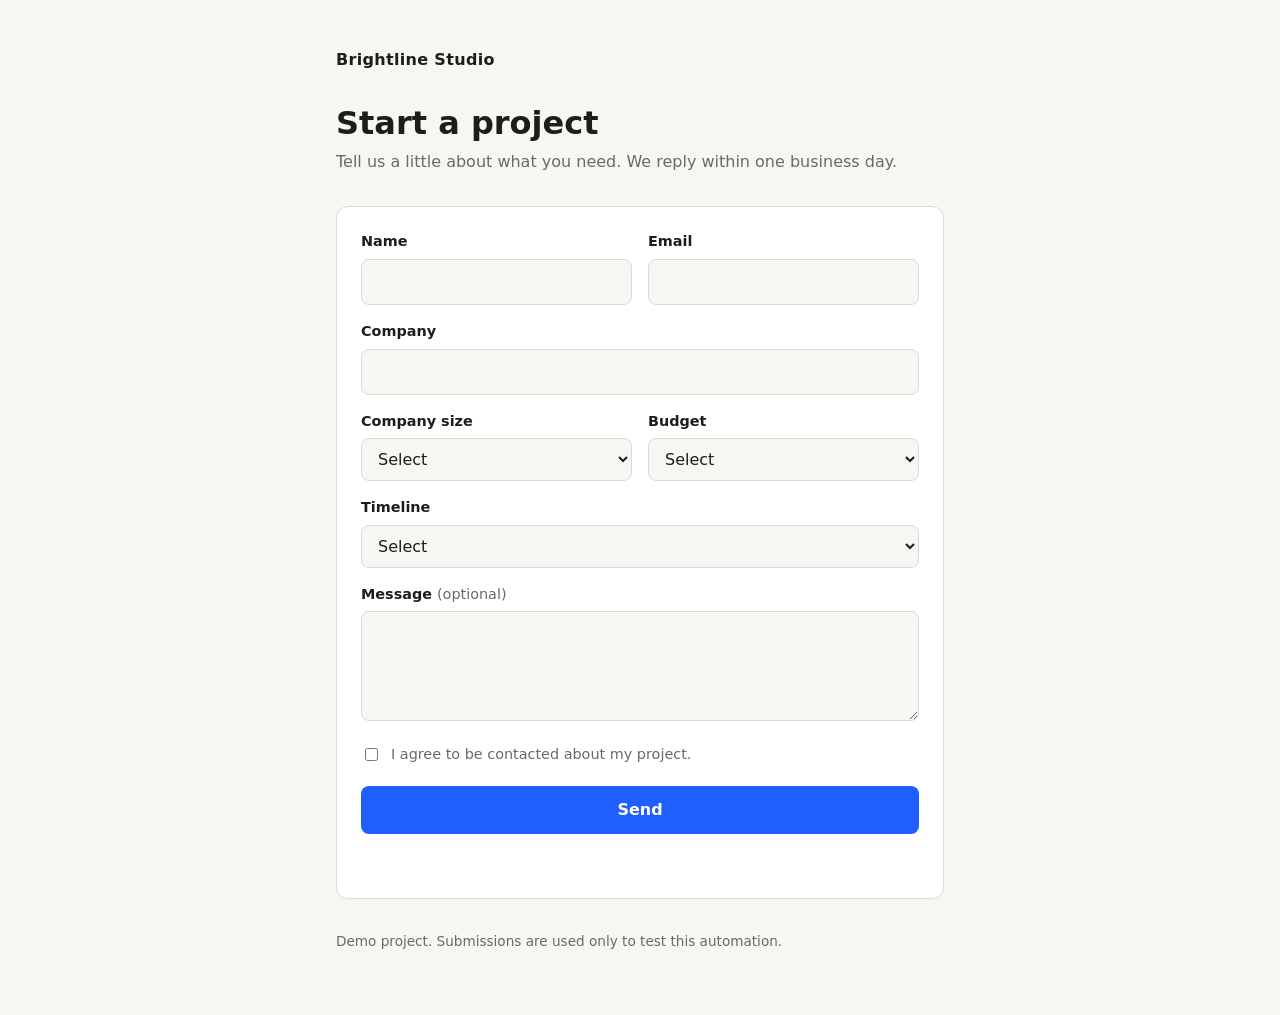
==== lead-intake-automation/website/index.html @ f1de24c6 "Add files via upload" ====
<!doctype html>
<html lang="en">
<head>
  <meta charset="utf-8">
  <meta name="viewport" content="width=device-width, initial-scale=1">
  <title>Brightline Studio | Start a project</title>
  <meta name="description" content="Tell us about your project and we will get back to you within one business day.">
  <style>
    :root {
      --bg: #f7f6f2;
      --surface: #ffffff;
      --text: #1d1d1b;
      --muted: #6a6a64;
      --border: #dcdad2;
      --accent: #1f5eff;
      --accent-text: #ffffff;
      --error: #b3261e;
      --success: #1b7a43;
    }
    @media (prefers-color-scheme: dark) {
      :root {
        --bg: #121211;
        --surface: #1c1c1a;
        --text: #f0efe9;
        --muted: #a3a29a;
        --border: #34342f;
        --accent: #6c93ff;
        --accent-text: #0b0b0a;
        --error: #ff8a80;
        --success: #6fd49a;
      }
    }
    * { box-sizing: border-box; }
    body {
      margin: 0;
      background: var(--bg);
      color: var(--text);
      font: 16px/1.5 system-ui, -apple-system, "Segoe UI", Roboto, sans-serif;
    }
    main { max-width: 640px; margin: 0 auto; padding: 48px 16px 64px; }
    .brand { font-weight: 700; letter-spacing: 0.02em; margin-bottom: 32px; }
    h1 { font-size: 2rem; line-height: 1.2; margin: 0 0 8px; }
    .lede { color: var(--muted); margin: 0 0 32px; }
    form { background: var(--surface); border: 1px solid var(--border); border-radius: 12px; padding: 24px; }
    .row { display: grid; gap: 16px; grid-template-columns: 1fr 1fr; }
    @media (max-width: 520px) { .row { grid-template-columns: 1fr; } }
    label { display: block; font-weight: 600; font-size: 0.9rem; margin-bottom: 6px; }
    .field { margin-bottom: 16px; }
    input[type="text"], input[type="email"], select, textarea {
      width: 100%;
      padding: 10px 12px;
      font: inherit;
      color: var(--text);
      background: var(--bg);
      border: 1px solid var(--border);
      border-radius: 8px;
    }
    textarea { min-height: 110px; resize: vertical; }
    input:focus-visible, select:focus-visible, textarea:focus-visible, button:focus-visible {
      outline: 2px solid var(--accent);
      outline-offset: 2px;
    }
    .consent { display: flex; gap: 10px; align-items: flex-start; font-size: 0.9rem; color: var(--muted); margin: 8px 0 20px; }
    .consent input { margin-top: 4px; }
    .consent label { font-weight: 400; font-size: inherit; margin: 0; }
    button {
      width: 100%;
      padding: 12px 16px;
      font: inherit;
      font-weight: 600;
      color: var(--accent-text);
      background: var(--accent);
      border: 0;
      border-radius: 8px;
      cursor: pointer;
    }
    button:disabled { opacity: 0.6; cursor: not-allowed; }
    #status { margin-top: 16px; min-height: 1.5em; font-weight: 600; }
    #status.error { color: var(--error); }
    #status.success { color: var(--success); }
    /* Honeypot: hidden from people, visible to naive bots */
    .hp { position: absolute; left: -9999px; width: 1px; height: 1px; overflow: hidden; }
    footer { margin-top: 32px; color: var(--muted); font-size: 0.85rem; }
  </style>
</head>
<body>
  <main>
    <div class="brand">Brightline Studio</div>
    <h1>Start a project</h1>
    <p class="lede">Tell us a little about what you need. We reply within one business day.</p>

    <form id="lead-form" novalidate>
      <div class="row">
        <div class="field">
          <label for="name">Name</label>
          <input type="text" id="name" name="name" autocomplete="name" required>
        </div>
        <div class="field">
          <label for="email">Email</label>
          <input type="email" id="email" name="email" autocomplete="email" required>
        </div>
      </div>

      <div class="field">
        <label for="company">Company</label>
        <input type="text" id="company" name="company" autocomplete="organization" required>
      </div>

      <div class="row">
        <div class="field">
          <label for="companySize">Company size</label>
          <select id="companySize" name="companySize" required>
            <option value="" disabled selected>Select</option>
            <option>1-10</option>
            <option>11-50</option>
            <option>51-200</option>
            <option>200+</option>
          </select>
        </div>
        <div class="field">
          <label for="budget">Budget</label>
          <select id="budget" name="budget" required>
            <option value="" disabled selected>Select</option>
            <option>Under $1k</option>
            <option>$1k-$5k</option>
            <option>$5k-$20k</option>
            <option>$20k+</option>
          </select>
        </div>
      </div>

      <div class="field">
        <label for="timeline">Timeline</label>
        <select id="timeline" name="timeline" required>
          <option value="" disabled selected>Select</option>
          <option>This month</option>
          <option>1-3 months</option>
          <option>3+ months</option>
        </select>
      </div>

      <div class="field">
        <label for="message">Message <span style="font-weight:400;color:var(--muted)">(optional)</span></label>
        <textarea id="message" name="message" maxlength="2000"></textarea>
      </div>

      <div class="hp" aria-hidden="true">
        <label for="website">Leave this field empty</label>
        <input type="text" id="website" name="website" tabindex="-1" autocomplete="off">
      </div>

      <div class="consent">
        <input type="checkbox" id="consent" name="consent" required>
        <label for="consent">I agree to be contacted about my project.</label>
      </div>

      <button type="submit" id="submit">Send</button>
      <div id="status" role="status" aria-live="polite"></div>
    </form>

    <footer>Demo project. Submissions are used only to test this automation.</footer>
  </main>

  <script>
    const form = document.getElementById('lead-form');
    const button = document.getElementById('submit');
    const status = document.getElementById('status');

    function show(message, kind) {
      status.textContent = message;
      status.className = kind;
    }

    form.addEventListener('submit', async (event) => {
      event.preventDefault();
      show('', '');

      if (!form.checkValidity()) {
        form.reportValidity();
        return;
      }

      const data = Object.fromEntries(new FormData(form));
      data.consent = form.elements.consent.checked;

      button.disabled = true;
      button.textContent = 'Sending...';

      try {
        const response = await fetch('/api/lead', {
          method: 'POST',
          headers: { 'Content-Type': 'application/json' },
          body: JSON.stringify(data),
        });
        const result = await response.json().catch(() => ({}));
        if (response.ok) {
          form.reset();
          show('Thanks! We will be in touch within one business day.', 'success');
        } else {
          show(result.error || 'Something went wrong. Please try again.', 'error');
        }
      } catch (err) {
        show('Network error. Please check your connection and try again.', 'error');
      } finally {
        button.disabled = false;
        button.textContent = 'Send';
      }
    });
  </script>
</body>
</html>
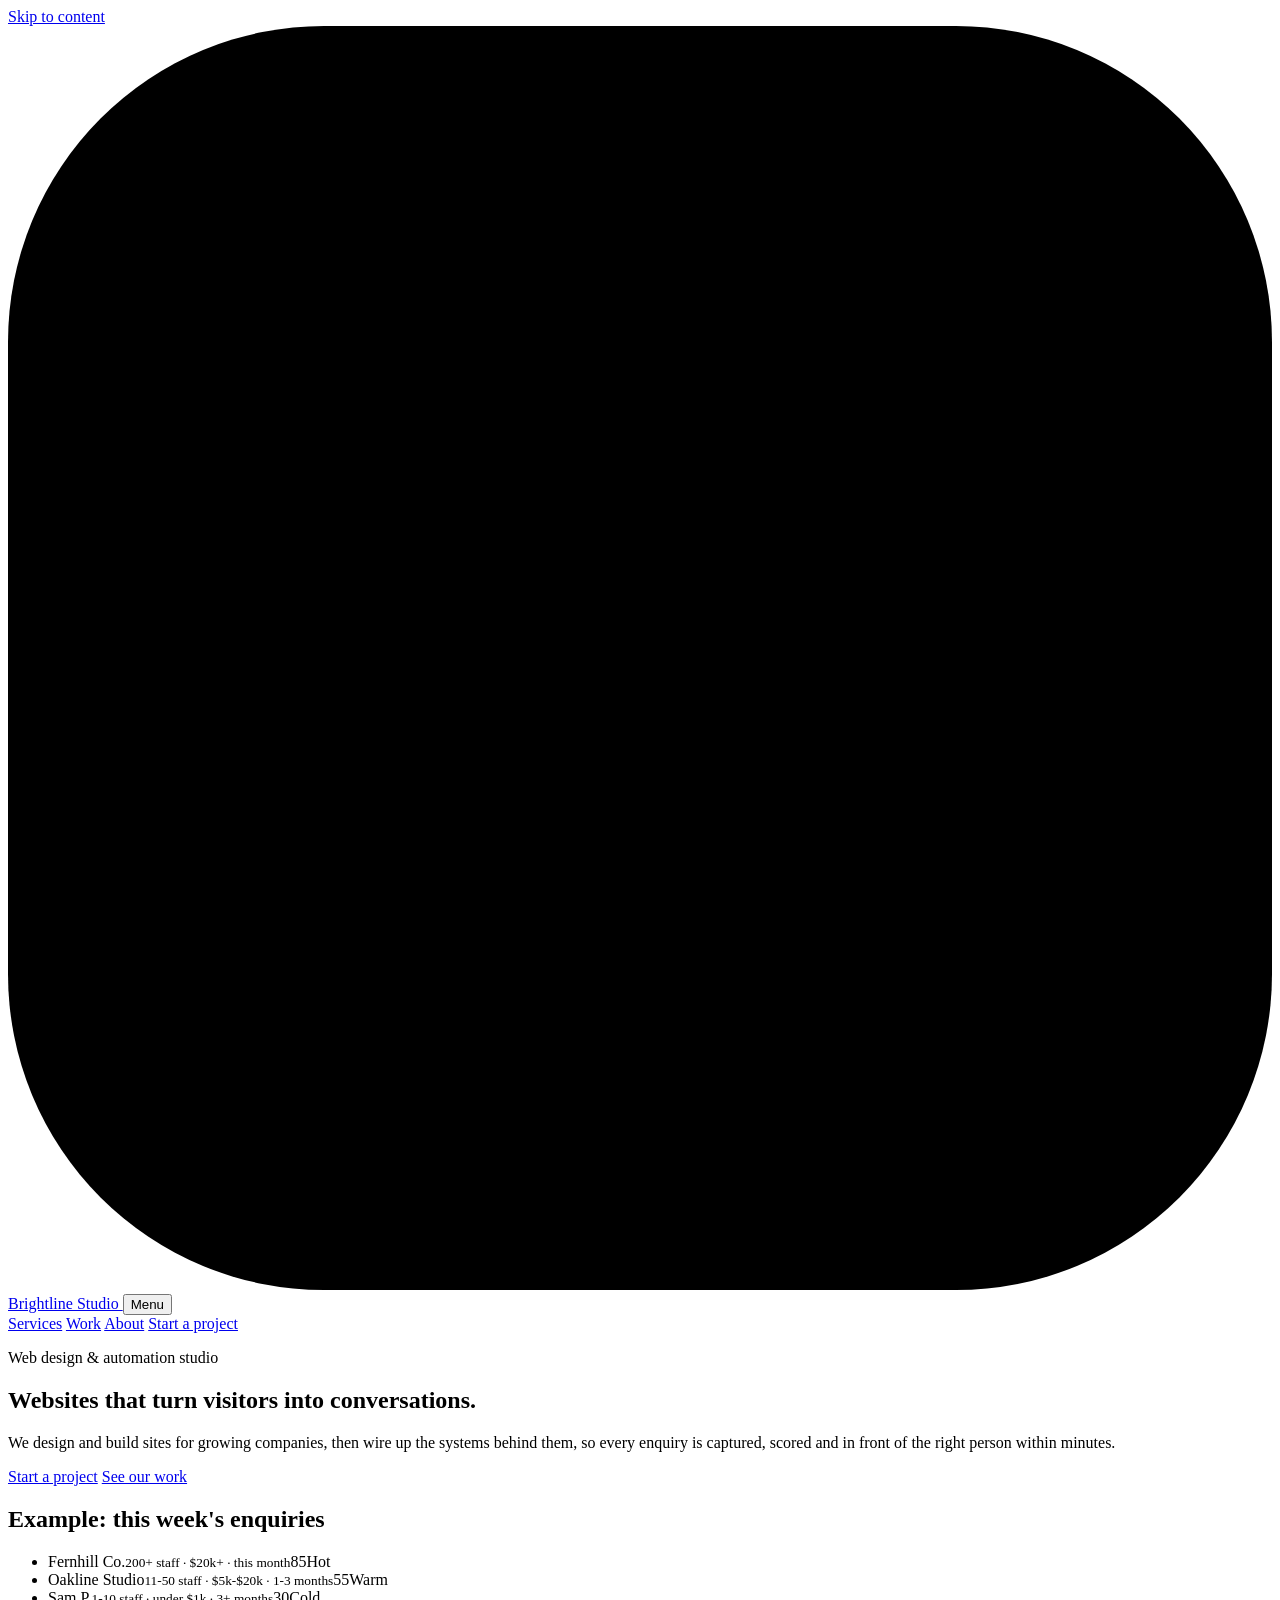
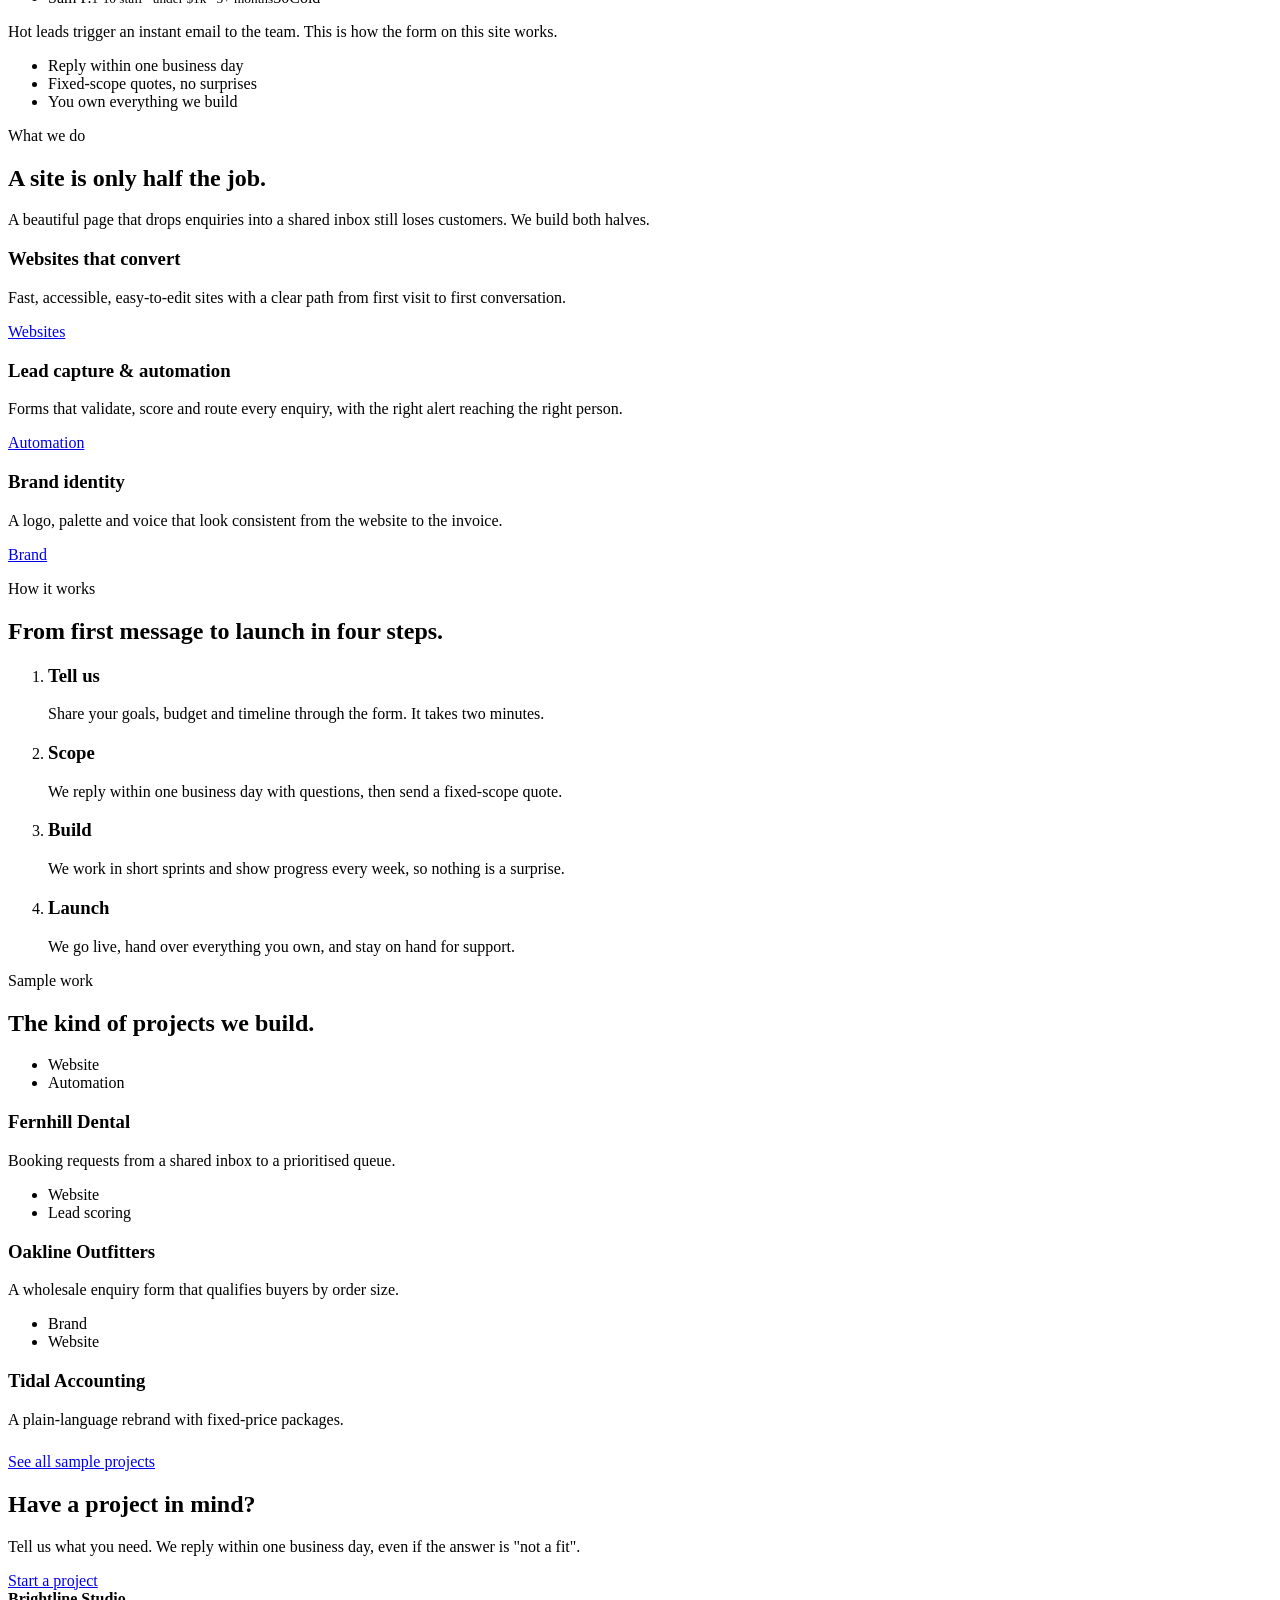
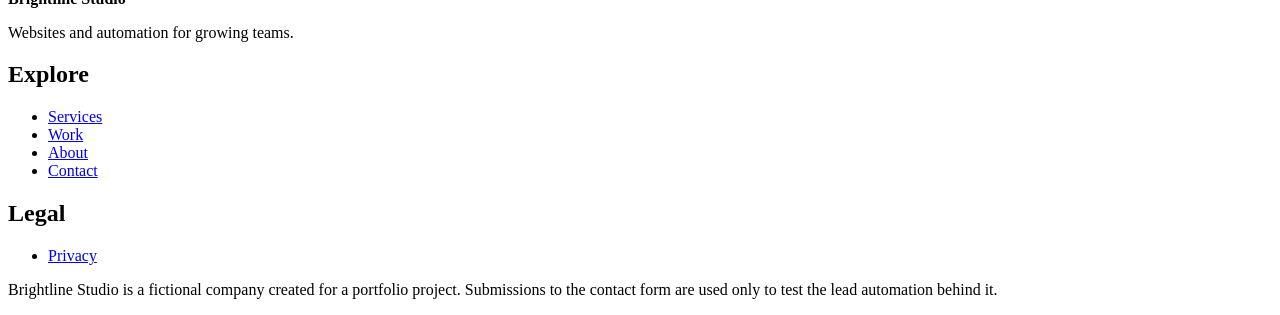
==== commit b5ed99df: "Turn the lead form into the full Brightline Studio website Add home, services, work, about, contact," ====
--- a/lead-intake-automation/website/index.html
+++ b/lead-intake-automation/website/index.html
@@ -3,209 +3,156 @@
 <head>
   <meta charset="utf-8">
   <meta name="viewport" content="width=device-width, initial-scale=1">
-  <title>Brightline Studio | Start a project</title>
-  <meta name="description" content="Tell us about your project and we will get back to you within one business day.">
-  <style>
-    :root {
-      --bg: #f7f6f2;
-      --surface: #ffffff;
-      --text: #1d1d1b;
-      --muted: #6a6a64;
-      --border: #dcdad2;
-      --accent: #1f5eff;
-      --accent-text: #ffffff;
-      --error: #b3261e;
-      --success: #1b7a43;
-    }
-    @media (prefers-color-scheme: dark) {
-      :root {
-        --bg: #121211;
-        --surface: #1c1c1a;
-        --text: #f0efe9;
-        --muted: #a3a29a;
-        --border: #34342f;
-        --accent: #6c93ff;
-        --accent-text: #0b0b0a;
-        --error: #ff8a80;
-        --success: #6fd49a;
-      }
-    }
-    * { box-sizing: border-box; }
-    body {
-      margin: 0;
-      background: var(--bg);
-      color: var(--text);
-      font: 16px/1.5 system-ui, -apple-system, "Segoe UI", Roboto, sans-serif;
-    }
-    main { max-width: 640px; margin: 0 auto; padding: 48px 16px 64px; }
-    .brand { font-weight: 700; letter-spacing: 0.02em; margin-bottom: 32px; }
-    h1 { font-size: 2rem; line-height: 1.2; margin: 0 0 8px; }
-    .lede { color: var(--muted); margin: 0 0 32px; }
-    form { background: var(--surface); border: 1px solid var(--border); border-radius: 12px; padding: 24px; }
-    .row { display: grid; gap: 16px; grid-template-columns: 1fr 1fr; }
-    @media (max-width: 520px) { .row { grid-template-columns: 1fr; } }
-    label { display: block; font-weight: 600; font-size: 0.9rem; margin-bottom: 6px; }
-    .field { margin-bottom: 16px; }
-    input[type="text"], input[type="email"], select, textarea {
-      width: 100%;
-      padding: 10px 12px;
-      font: inherit;
-      color: var(--text);
-      background: var(--bg);
-      border: 1px solid var(--border);
-      border-radius: 8px;
-    }
-    textarea { min-height: 110px; resize: vertical; }
-    input:focus-visible, select:focus-visible, textarea:focus-visible, button:focus-visible {
-      outline: 2px solid var(--accent);
-      outline-offset: 2px;
-    }
-    .consent { display: flex; gap: 10px; align-items: flex-start; font-size: 0.9rem; color: var(--muted); margin: 8px 0 20px; }
-    .consent input { margin-top: 4px; }
-    .consent label { font-weight: 400; font-size: inherit; margin: 0; }
-    button {
-      width: 100%;
-      padding: 12px 16px;
-      font: inherit;
-      font-weight: 600;
-      color: var(--accent-text);
-      background: var(--accent);
-      border: 0;
-      border-radius: 8px;
-      cursor: pointer;
-    }
-    button:disabled { opacity: 0.6; cursor: not-allowed; }
-    #status { margin-top: 16px; min-height: 1.5em; font-weight: 600; }
-    #status.error { color: var(--error); }
-    #status.success { color: var(--success); }
-    /* Honeypot: hidden from people, visible to naive bots */
-    .hp { position: absolute; left: -9999px; width: 1px; height: 1px; overflow: hidden; }
-    footer { margin-top: 32px; color: var(--muted); font-size: 0.85rem; }
-  </style>
+  <title>Brightline Studio | Websites and automation for growing teams</title>
+  <meta name="description" content="Brightline Studio designs and builds websites, then wires up the systems behind them so every enquiry is captured, scored and routed in minutes.">
+  <meta name="robots" content="noindex">
+  <meta name="color-scheme" content="light dark">
+  <link rel="icon" href="/favicon.svg" type="image/svg+xml">
+  <link rel="stylesheet" href="/styles.css">
+  <script>document.documentElement.classList.add('js')</script>
 </head>
 <body>
-  <main>
-    <div class="brand">Brightline Studio</div>
-    <h1>Start a project</h1>
-    <p class="lede">Tell us a little about what you need. We reply within one business day.</p>
+  <a class="skip" href="#main">Skip to content</a>
+  <header class="site-header">
+    <div class="wrap bar">
+      <a class="brand" href="/" aria-label="Brightline Studio, home">
+        <svg viewBox="0 0 32 32" aria-hidden="true"><rect class="mark-bg" width="32" height="32" rx="8"/><path class="mark-line" d="M8 23 L24 9" fill="none" stroke-width="3.5" stroke-linecap="round"/></svg>
+        Brightline Studio
+      </a>
+      <button class="nav-toggle" type="button" aria-expanded="false" aria-controls="nav">Menu</button>
+      <nav id="nav" aria-label="Main">
+        <a href="/services">Services</a>
+        <a href="/work">Work</a>
+        <a href="/about">About</a>
+        <a class="btn" href="/contact">Start a project</a>
+      </nav>
+    </div>
+  </header>
 
-    <form id="lead-form" novalidate>
-      <div class="row">
-        <div class="field">
-          <label for="name">Name</label>
-          <input type="text" id="name" name="name" autocomplete="name" required>
+  <main id="main">
+    <section class="hero">
+      <div class="wrap hero-grid">
+        <div>
+          <p class="eyebrow">Web design &amp; automation studio</p>
+          <h1>Websites that turn visitors into <span class="hl">conversations</span>.</h1>
+          <p class="lede">We design and build sites for growing companies, then wire up the systems behind them, so every enquiry is captured, scored and in front of the right person within minutes.</p>
+          <div class="actions">
+            <a class="btn" href="/contact">Start a project</a>
+            <a class="btn btn-ghost" href="/work">See our work</a>
+          </div>
         </div>
-        <div class="field">
-          <label for="email">Email</label>
-          <input type="email" id="email" name="email" autocomplete="email" required>
+        <aside class="lead-card" aria-label="Example of scored enquiries">
+          <h2>Example: this week's enquiries</h2>
+          <ul>
+            <li><span class="who">Fernhill Co.<small>200+ staff · $20k+ · this month</small></span><span class="score">85</span><span class="tier hot">Hot</span></li>
+            <li><span class="who">Oakline Studio<small>11-50 staff · $5k-$20k · 1-3 months</small></span><span class="score">55</span><span class="tier warm">Warm</span></li>
+            <li><span class="who">Sam P.<small>1-10 staff · under $1k · 3+ months</small></span><span class="score">30</span><span class="tier">Cold</span></li>
+          </ul>
+          <p class="note">Hot leads trigger an instant email to the team. This is how the form on this site works.</p>
+        </aside>
+      </div>
+    </section>
+
+    <div class="promises">
+      <div class="wrap">
+        <ul>
+          <li>Reply within one business day</li>
+          <li>Fixed-scope quotes, no surprises</li>
+          <li>You own everything we build</li>
+        </ul>
+      </div>
+    </div>
+
+    <section>
+      <div class="wrap">
+        <div class="section-head">
+          <p class="eyebrow">What we do</p>
+          <h2>A site is only half the job.</h2>
+          <p class="lede">A beautiful page that drops enquiries into a shared inbox still loses customers. We build both halves.</p>
+        </div>
+        <div class="grid">
+          <article class="card">
+            <h3>Websites that convert</h3>
+            <p>Fast, accessible, easy-to-edit sites with a clear path from first visit to first conversation.</p>
+            <p class="more"><a href="/services#websites">Websites</a></p>
+          </article>
+          <article class="card">
+            <h3>Lead capture &amp; automation</h3>
+            <p>Forms that validate, score and route every enquiry, with the right alert reaching the right person.</p>
+            <p class="more"><a href="/services#automation">Automation</a></p>
+          </article>
+          <article class="card">
+            <h3>Brand identity</h3>
+            <p>A logo, palette and voice that look consistent from the website to the invoice.</p>
+            <p class="more"><a href="/services#brand">Brand</a></p>
+          </article>
         </div>
       </div>
+    </section>
 
-      <div class="field">
-        <label for="company">Company</label>
-        <input type="text" id="company" name="company" autocomplete="organization" required>
+    <section class="alt">
+      <div class="wrap">
+        <div class="section-head">
+          <p class="eyebrow">How it works</p>
+          <h2>From first message to launch in four steps.</h2>
+        </div>
+        <ol class="steps">
+          <li><h3>Tell us</h3><p>Share your goals, budget and timeline through the form. It takes two minutes.</p></li>
+          <li><h3>Scope</h3><p>We reply within one business day with questions, then send a fixed-scope quote.</p></li>
+          <li><h3>Build</h3><p>We work in short sprints and show progress every week, so nothing is a surprise.</p></li>
+          <li><h3>Launch</h3><p>We go live, hand over everything you own, and stay on hand for support.</p></li>
+        </ol>
       </div>
+    </section>
 
-      <div class="row">
-        <div class="field">
-          <label for="companySize">Company size</label>
-          <select id="companySize" name="companySize" required>
-            <option value="" disabled selected>Select</option>
-            <option>1-10</option>
-            <option>11-50</option>
-            <option>51-200</option>
-            <option>200+</option>
-          </select>
+    <section>
+      <div class="wrap">
+        <div class="section-head">
+          <p class="eyebrow">Sample work</p>
+          <h2>The kind of projects we build.</h2>
         </div>
-        <div class="field">
-          <label for="budget">Budget</label>
-          <select id="budget" name="budget" required>
-            <option value="" disabled selected>Select</option>
-            <option>Under $1k</option>
-            <option>$1k-$5k</option>
-            <option>$5k-$20k</option>
-            <option>$20k+</option>
-          </select>
+        <div class="grid">
+          <article class="card">
+            <ul class="tags"><li>Website</li><li>Automation</li></ul>
+            <h3>Fernhill Dental</h3>
+            <p>Booking requests from a shared inbox to a prioritised queue.</p>
+          </article>
+          <article class="card">
+            <ul class="tags"><li>Website</li><li>Lead scoring</li></ul>
+            <h3>Oakline Outfitters</h3>
+            <p>A wholesale enquiry form that qualifies buyers by order size.</p>
+          </article>
+          <article class="card">
+            <ul class="tags"><li>Brand</li><li>Website</li></ul>
+            <h3>Tidal Accounting</h3>
+            <p>A plain-language rebrand with fixed-price packages.</p>
+          </article>
+        </div>
+        <p style="margin-top:24px"><a href="/work">See all sample projects</a></p>
+      </div>
+    </section>
+
+    <section>
+      <div class="wrap">
+        <div class="cta">
+          <h2>Have a project in mind?</h2>
+          <p>Tell us what you need. We reply within one business day, even if the answer is "not a fit".</p>
+          <a class="btn" href="/contact">Start a project</a>
         </div>
       </div>
-
-      <div class="field">
-        <label for="timeline">Timeline</label>
-        <select id="timeline" name="timeline" required>
-          <option value="" disabled selected>Select</option>
-          <option>This month</option>
-          <option>1-3 months</option>
-          <option>3+ months</option>
-        </select>
-      </div>
-
-      <div class="field">
-        <label for="message">Message <span style="font-weight:400;color:var(--muted)">(optional)</span></label>
-        <textarea id="message" name="message" maxlength="2000"></textarea>
-      </div>
-
-      <div class="hp" aria-hidden="true">
-        <label for="website">Leave this field empty</label>
-        <input type="text" id="website" name="website" tabindex="-1" autocomplete="off">
-      </div>
-
-      <div class="consent">
-        <input type="checkbox" id="consent" name="consent" required>
-        <label for="consent">I agree to be contacted about my project.</label>
-      </div>
-
-      <button type="submit" id="submit">Send</button>
-      <div id="status" role="status" aria-live="polite"></div>
-    </form>
-
-    <footer>Demo project. Submissions are used only to test this automation.</footer>
+    </section>
   </main>
 
-  <script>
-    const form = document.getElementById('lead-form');
-    const button = document.getElementById('submit');
-    const status = document.getElementById('status');
-
-    function show(message, kind) {
-      status.textContent = message;
-      status.className = kind;
-    }
-
-    form.addEventListener('submit', async (event) => {
-      event.preventDefault();
-      show('', '');
-
-      if (!form.checkValidity()) {
-        form.reportValidity();
-        return;
-      }
-
-      const data = Object.fromEntries(new FormData(form));
-      data.consent = form.elements.consent.checked;
-
-      button.disabled = true;
-      button.textContent = 'Sending...';
-
-      try {
-        const response = await fetch('/api/lead', {
-          method: 'POST',
-          headers: { 'Content-Type': 'application/json' },
-          body: JSON.stringify(data),
-        });
-        const result = await response.json().catch(() => ({}));
-        if (response.ok) {
-          form.reset();
-          show('Thanks! We will be in touch within one business day.', 'success');
-        } else {
-          show(result.error || 'Something went wrong. Please try again.', 'error');
-        }
-      } catch (err) {
-        show('Network error. Please check your connection and try again.', 'error');
-      } finally {
-        button.disabled = false;
-        button.textContent = 'Send';
-      }
-    });
-  </script>
+  <footer class="site-footer">
+    <div class="wrap">
+      <div class="foot">
+        <div><strong>Brightline Studio</strong><p>Websites and automation for growing teams.</p></div>
+        <div><h2>Explore</h2><ul><li><a href="/services">Services</a></li><li><a href="/work">Work</a></li><li><a href="/about">About</a></li><li><a href="/contact">Contact</a></li></ul></div>
+        <div><h2>Legal</h2><ul><li><a href="/privacy">Privacy</a></li></ul></div>
+      </div>
+      <p class="fine">Brightline Studio is a fictional company created for a portfolio project. Submissions to the contact form are used only to test the lead automation behind it.</p>
+    </div>
+  </footer>
+  <script src="/site.js" defer></script>
 </body>
 </html>
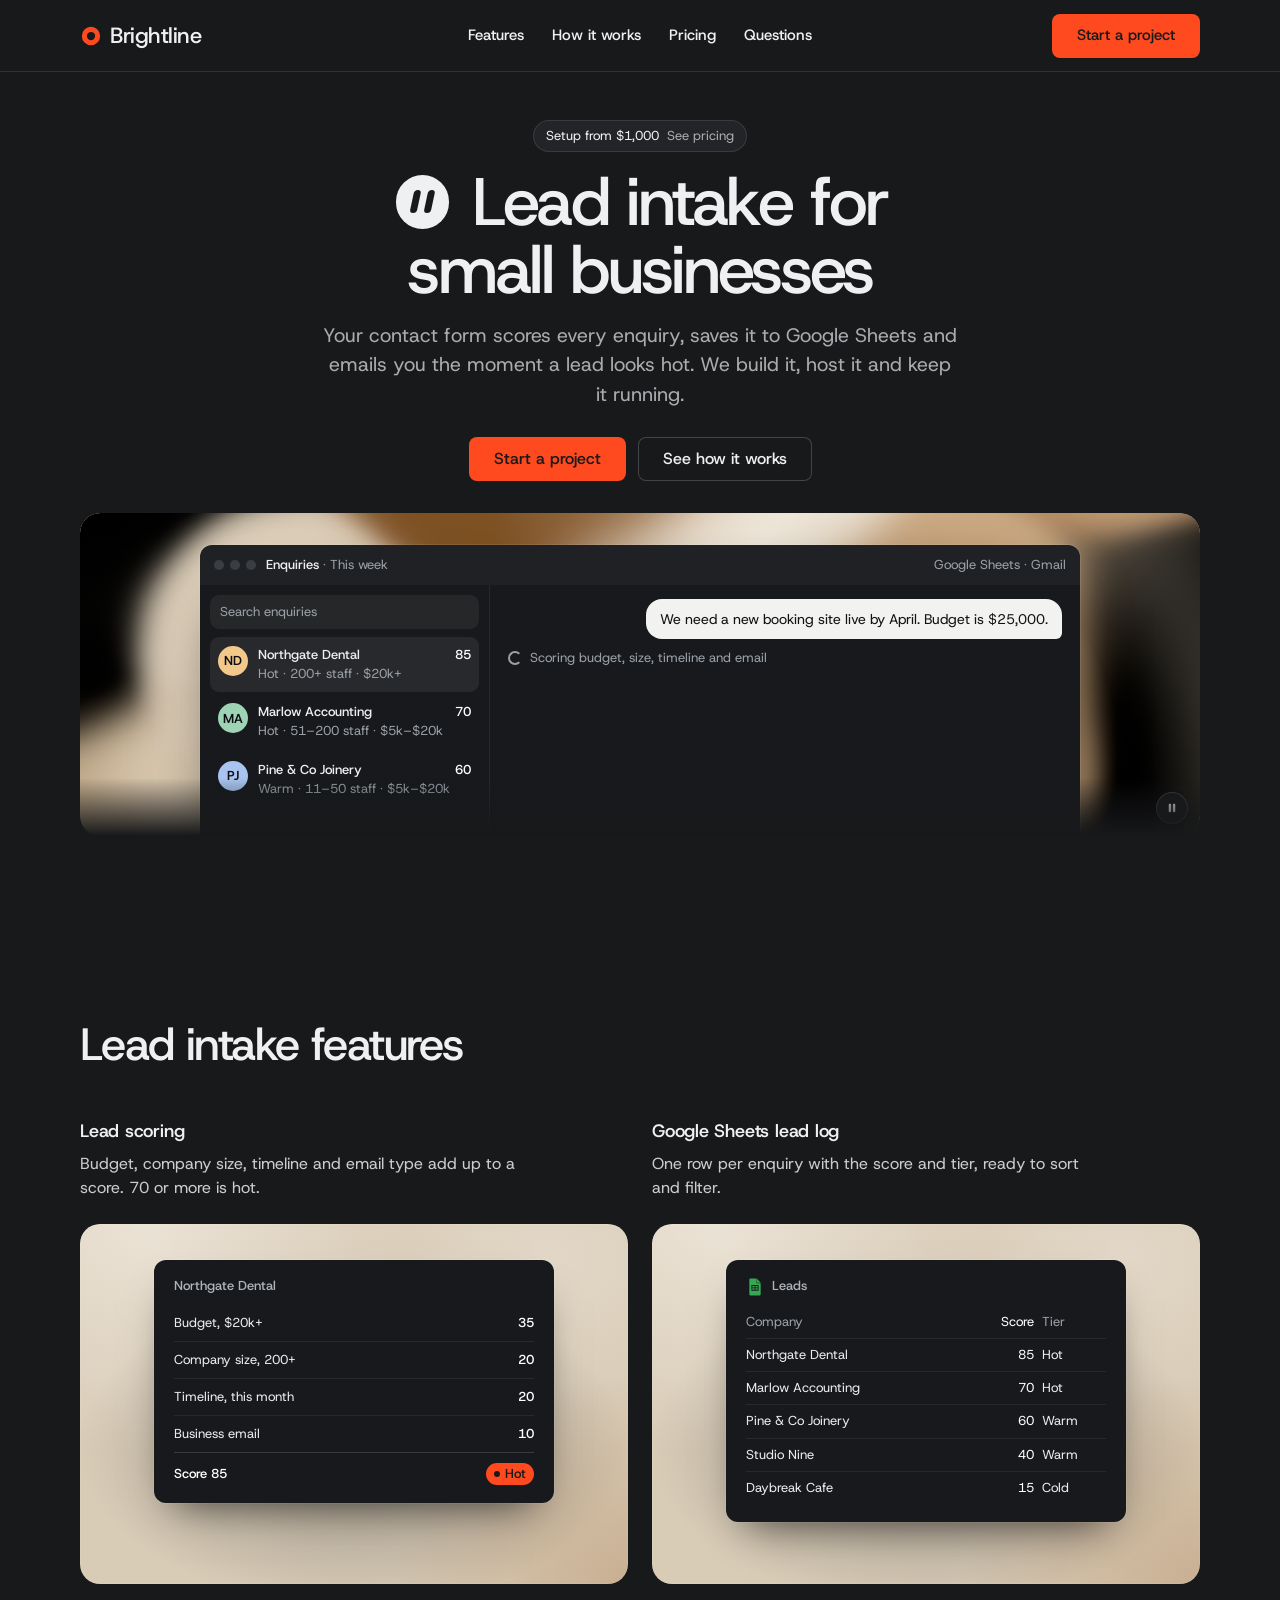
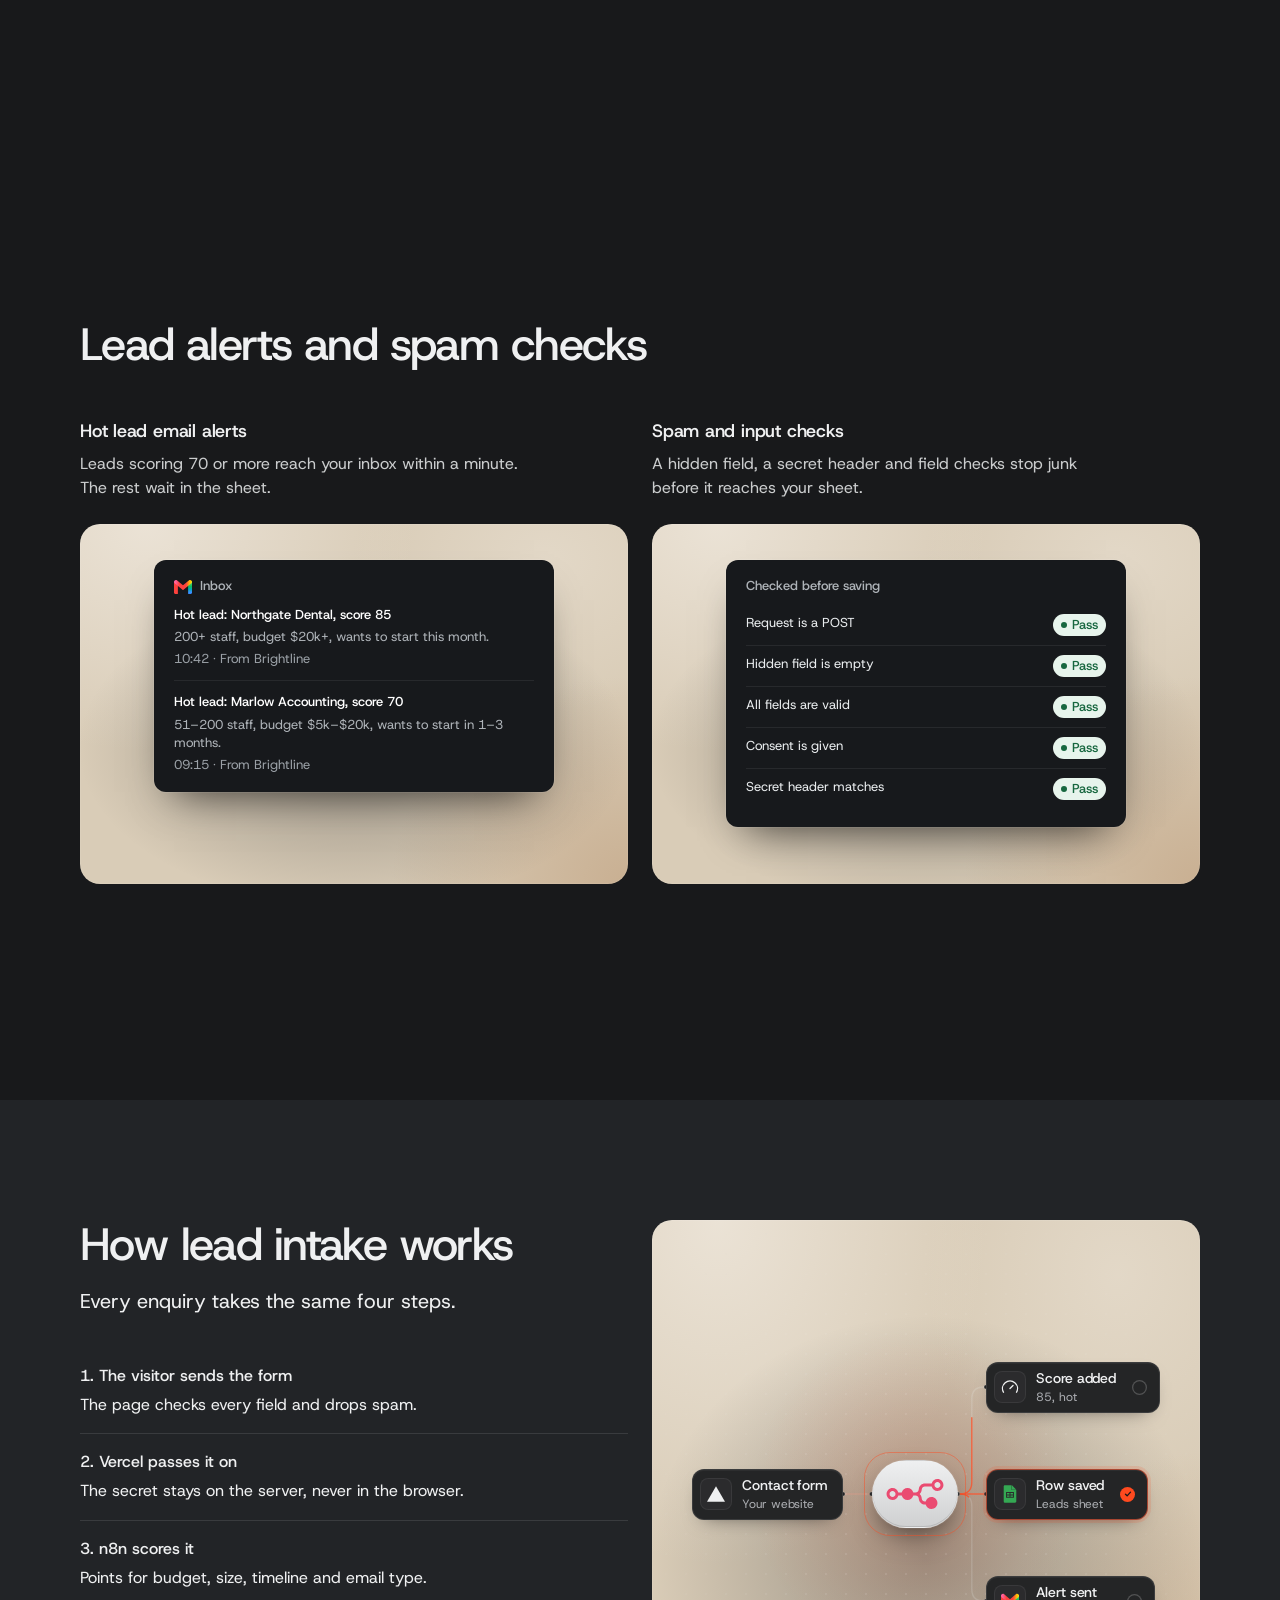
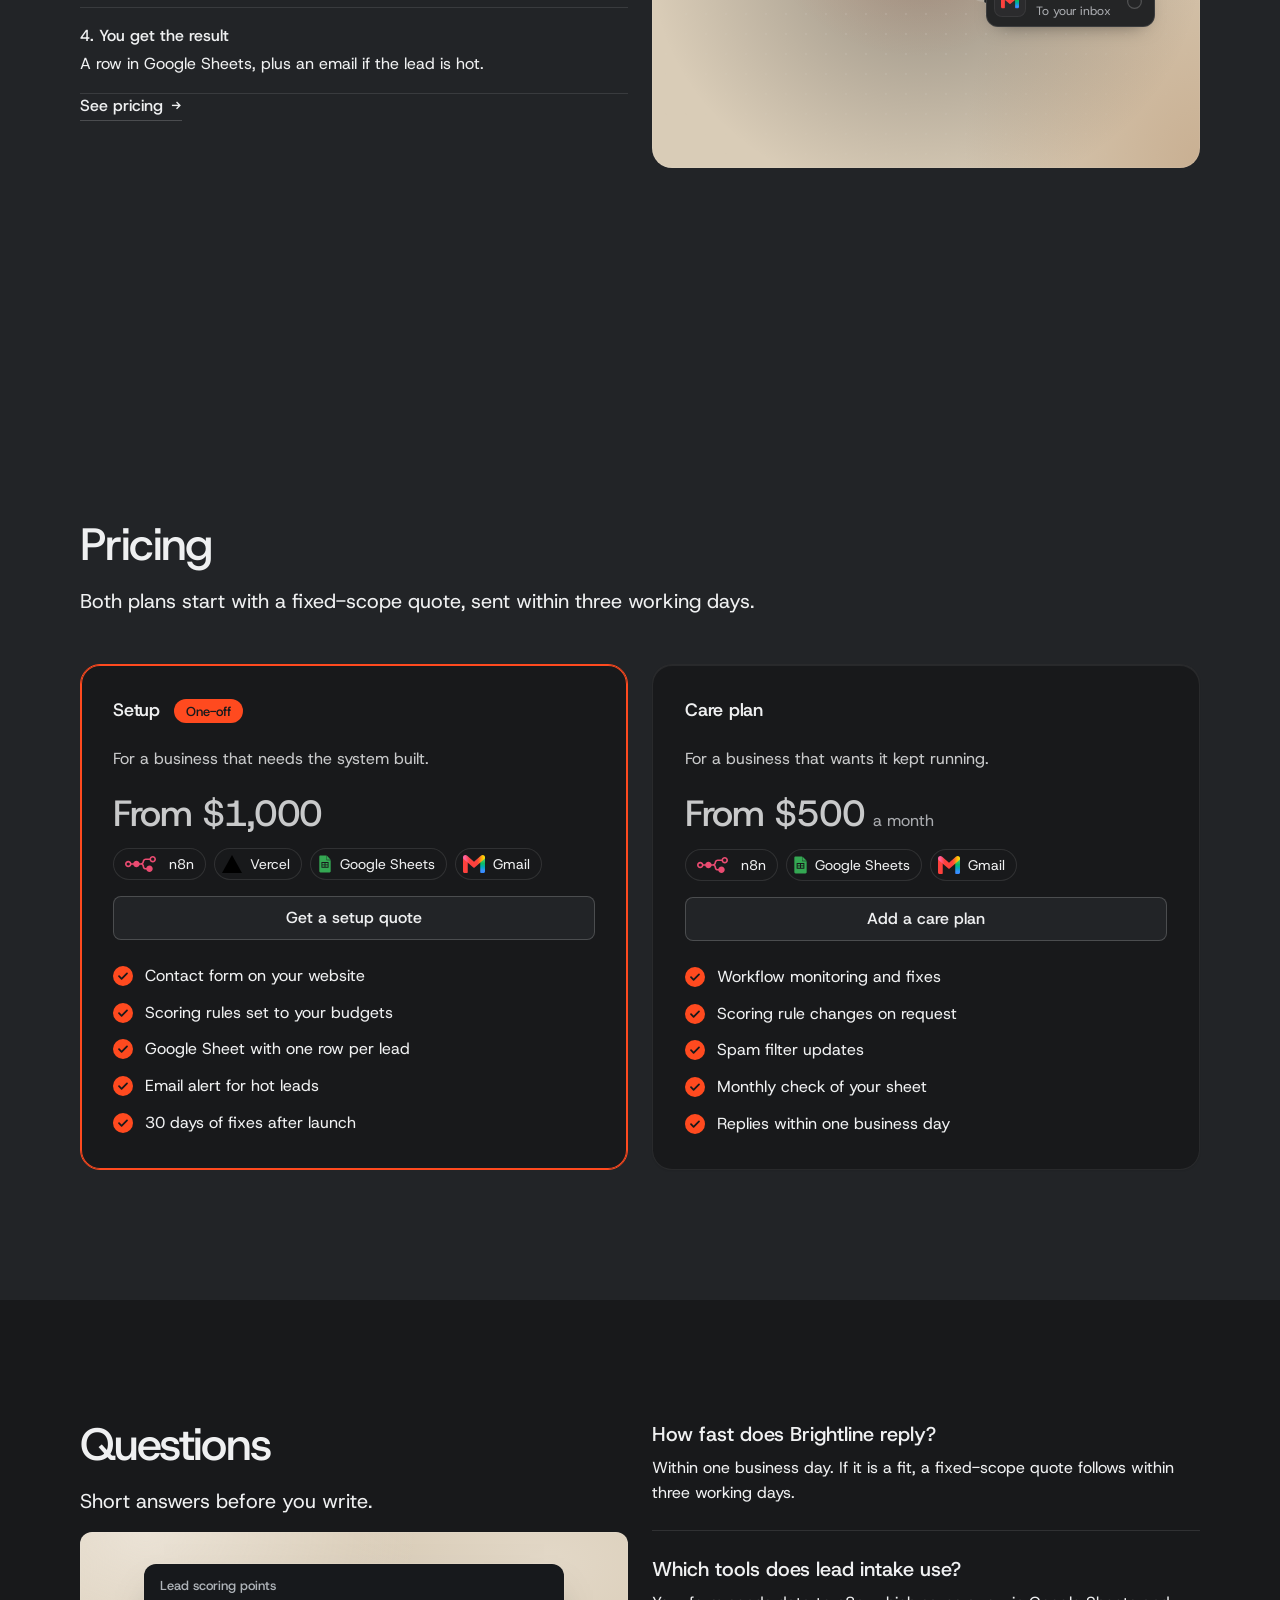
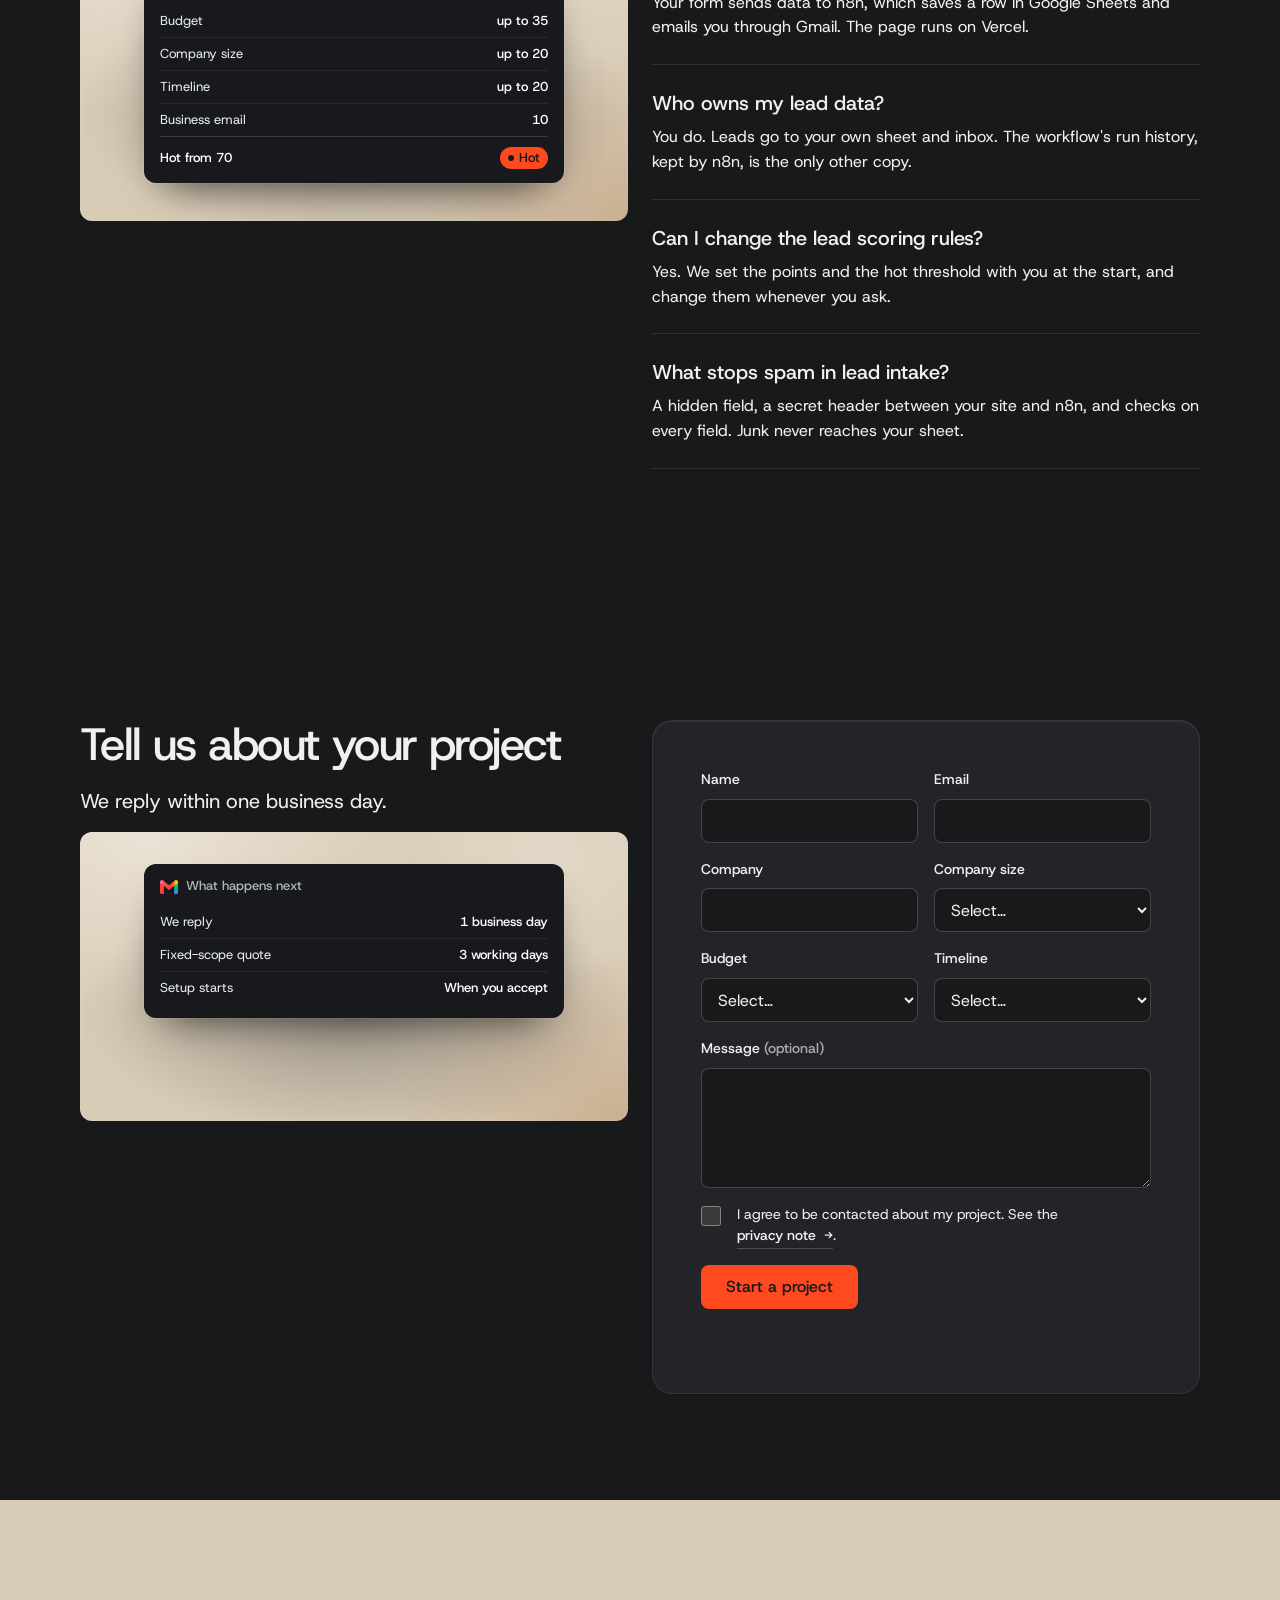
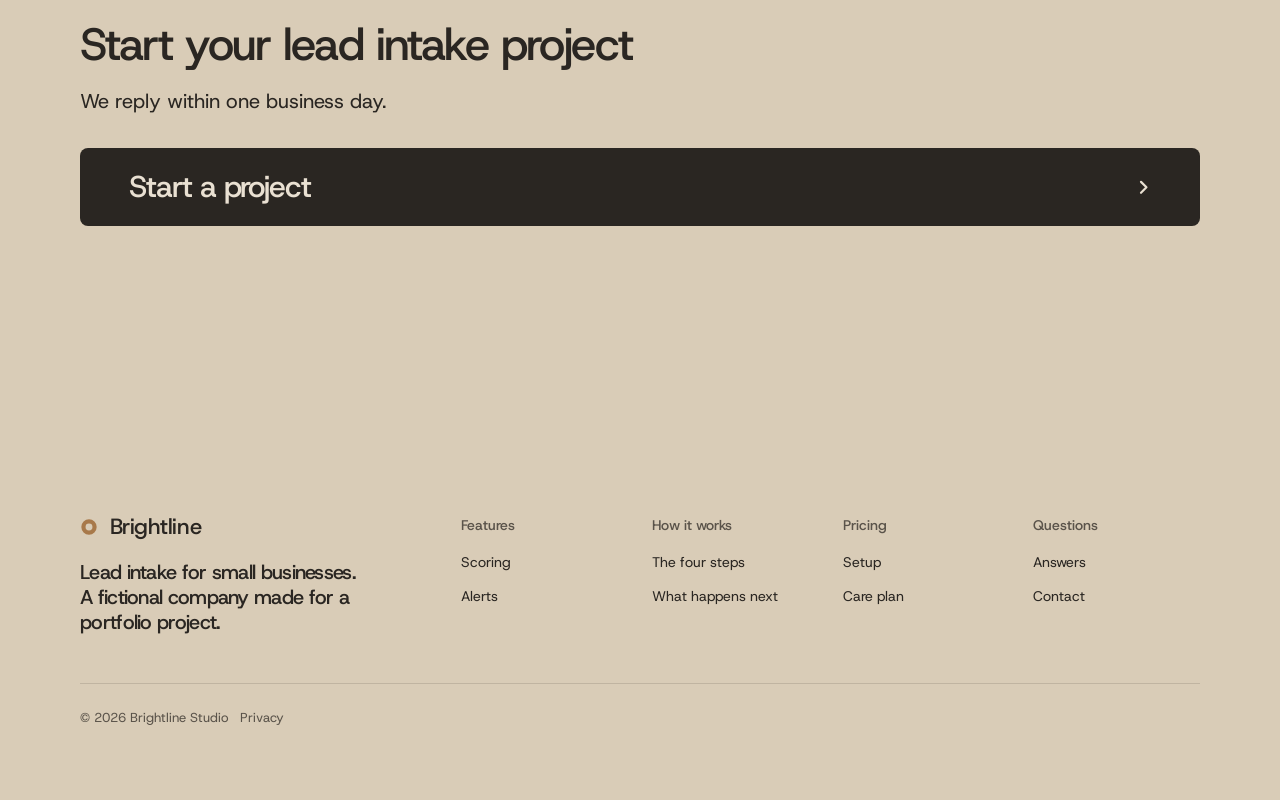
==== commit 14aa1474: "Rebuild the site as a one-page Brightline product site The site now sells the lead-intake system its" ====
--- a/lead-intake-automation/website/index.html
+++ b/lead-intake-automation/website/index.html
@@ -1,158 +1,432 @@
 <!doctype html>
-<html lang="en">
+<html lang="en" data-type="software" data-radius="soft" data-ground="sand" data-buttons="solid" data-motion>
 <head>
-  <meta charset="utf-8">
-  <meta name="viewport" content="width=device-width, initial-scale=1">
-  <title>Brightline Studio | Websites and automation for growing teams</title>
-  <meta name="description" content="Brightline Studio designs and builds websites, then wires up the systems behind them so every enquiry is captured, scored and routed in minutes.">
-  <meta name="robots" content="noindex">
-  <meta name="color-scheme" content="light dark">
-  <link rel="icon" href="/favicon.svg" type="image/svg+xml">
-  <link rel="stylesheet" href="/styles.css">
-  <script>document.documentElement.classList.add('js')</script>
+<meta charset="utf-8">
+<meta name="viewport" content="width=device-width, initial-scale=1, viewport-fit=cover">
+<title>Brightline: lead intake for small businesses</title>
+<meta name="description" content="Brightline builds a contact form that scores every enquiry, saves it to Google Sheets and emails you about hot leads. Setup from $1,000.">
+<meta name="robots" content="noindex">
+<meta name="site-kind" content="software">
+<meta name="page-type" content="software">
+<meta name="color-scheme" content="dark">
+<meta name="theme-color" content="#18191b">
+<link rel="icon" href="favicon.svg" type="image/svg+xml">
+<link rel="preconnect" href="https://fonts.googleapis.com">
+<link rel="preconnect" href="https://fonts.gstatic.com" crossorigin>
+<link href="https://fonts.googleapis.com/css2?family=Host+Grotesk:wght@400..700&family=JetBrains+Mono:wght@400..500&display=swap" rel="stylesheet">
+<link rel="stylesheet" href="assets/system.css">
+<link rel="stylesheet" href="assets/ui/cards.css">
+<link rel="stylesheet" href="assets/motion/motion.css">
+<link rel="stylesheet" href="assets/backgrounds/backgrounds.css">
+<link rel="stylesheet" href="assets/layout/layout.css">
+<link rel="stylesheet" href="assets/icons/icon.css">
+<style>
+:root {
+  --p-bg: #18191b; --p-surface: #222427; --p-ink: #eff0f1; --p-muted: #a9abaf;
+  --p-accent: #ff4a1f; --p-accent-ink: #18191b; --p-action: #ff4a1f; --p-action-ink: #18191b;
+  --p-inv-bg: #eff0f1; --p-inv-surface: #dedfe0; --p-inv-ink: #18191b; --p-inv-muted: #5b5c5e;
+  --p-inv-accent: #18191b; --p-inv-accent-ink: #eff0f1; --p-inv-action: #18191b; --p-inv-action-ink: #eff0f1;
+  --font-display: "Host Grotesk", system-ui, sans-serif;
+  --font-text: "Host Grotesk", system-ui, sans-serif;
+  --font-mono: "JetBrains Mono", ui-monospace, "SFMono-Regular", Menlo, Consolas, monospace;
+  --display-weight: 500;
+  --display-tracking: -0.035em;
+  --display-tracking-xl: -0.04em;
+}
+</style>
+<link rel="stylesheet" href="assets/diagrams/diagram.css">
+<script src="assets/backgrounds/backgrounds.js"></script>
+<style>
+/* page CSS: only what sits inside a visual */
+.hero__window { background: radial-gradient(90% 70% at 18% 8%, #ecdcc4, transparent 60%), radial-gradient(80% 60% at 88% 92%, #e8b48c, transparent 62%), #d9ccb7; }
+.d-win { background: #17191c; color: #eceef0; border-radius: 12px; overflow: hidden; font: 400 14px/1.4 var(--font-text); text-align: left;
+         box-shadow: 0 0 0 1px rgb(255 255 255 / .08), 0 30px 70px -30px rgb(0 0 0 / .8); }
+.d-win__bar { display: flex; align-items: center; gap: 10px; height: 40px; padding: 0 14px; background: rgb(255 255 255 / .035); font-size: 13px; color: #9aa0a6; }
+.d-win__bar b { color: #eceef0; font-weight: 500; } .d-win__bar .sp { flex: 1; }
+.d-win__dots { display: flex; gap: 6px; } .d-win__dots i { width: 10px; height: 10px; border-radius: 50%; background: #3a3e43; }
+.d-win__body { display: grid; grid-template-columns: 290px 1fr; min-height: 420px; }
+.inbox { border-right: 1px solid rgb(255 255 255 / .07); padding: 10px; display: grid; align-content: start; gap: 2px; }
+.inbox .q { height: 34px; margin-bottom: 6px; border-radius: 9px; background: rgb(255 255 255 / .06); display: flex; align-items: center; padding: 0 10px; color: #9aa0a6; font-size: 13px; }
+.inbox .t { display: grid; grid-template-columns: 30px 1fr auto; gap: 1px 10px; padding: 9px 8px; border-radius: 9px; font-size: 13px; }
+.inbox .t.is-on { background: rgb(255 255 255 / .07); }
+.inbox .t i { grid-row: 1 / span 2; width: 30px; height: 30px; border-radius: 50%; display: grid; place-items: center; font: 600 13px/1 var(--font-text); font-style: normal; color: #0c0d0f; }
+.inbox .t b { font-weight: 500; color: #eceef0; }
+.inbox .t em { font-style: normal; font-weight: 500; color: #fff; font-variant-numeric: tabular-nums; }
+.inbox .t span { grid-column: 2 / -1; color: #9aa0a6; white-space: nowrap; overflow: hidden; text-overflow: ellipsis; }
+.convo { display: grid; min-width: 0; align-content: start; }
+.d-chat { display: grid; gap: 10px; align-content: start; padding: 14px 18px; font-size: 14px; }
+.d-msg { max-width: 86%; padding: 10px 14px; border-radius: 16px; background: #22262b; color: #e9ecee; line-height: 1.45; }
+.d-msg--me { justify-self: end; background: #f2f2f0; color: #121314; border-bottom-right-radius: 6px; }
+.d-msg--bot { border-bottom-left-radius: 6px; }
+.d-msg small { display: block; margin-top: 4px; font-size: 13px; opacity: .7; }
+.d-msg--bot small { display: inline; margin: 0 0 0 8px; white-space: nowrap; }
+.d-msg--me small { display: none; }
+.d-tool { display: flex; align-items: center; gap: 8px; font-size: 13px; color: #9aa0a6; }
+.d-tool::before { content: ""; width: 14px; height: 14px; border-radius: 50%; border: 2px solid currentColor; border-right-color: transparent; }
+.acts { display: flex; gap: 8px; } .acts span { height: 30px; padding: 0 12px; border-radius: 99px; display: inline-flex; align-items: center; font-size: 13px; font-weight: 500; background: #f2f2f0; color: #0c0d0f; }
+.acts span + span { background: rgb(255 255 255 / .08); color: #e9ecee; }
+.d-pane { background: #17191c; color: #e9ecee; border-radius: 12px; padding: 14px 16px; font: 400 13px/1.4 var(--font-text); text-align: left;
+          box-shadow: 0 0 0 1px rgb(255 255 255 / .08), 0 20px 40px -20px rgb(0 0 0 / .7); }
+.d-pane h5 { margin: 0 0 10px; font: 500 13px/1.3 var(--font-text); color: #aeb3b8; display: flex; align-items: center; gap: 8px; }
+.d-pane h5 img { width: 18px; height: 18px; object-fit: contain; }
+.d-times { display: grid; } .d-times span { display: flex; justify-content: space-between; gap: 12px; padding: 7px 0; border-top: 1px solid rgb(255 255 255 / .07); }
+.d-times span:first-child { border-top: 0; } .d-times b { font-weight: 500; color: #fff; font-variant-numeric: tabular-nums; white-space: nowrap; }
+.d-chip { display: inline-flex; align-items: center; gap: 5px; height: 22px; padding: 0 8px; border-radius: 99px; font-size: 13px; font-weight: 500; background: #e7f4ec; color: #17673f; white-space: nowrap; }
+.d-chip::before { content: ""; width: 6px; height: 6px; border-radius: 50%; background: currentColor; }
+.d-times .d-chip { color: #17673f; font-weight: 500; } .d-times .d-chip--hot { color: #18191b; }
+.d-chip--hot { background: #ff4a1f; color: #18191b; } .d-chip--warm { background: #fdf0dc; color: #8a5300; } .d-chip--cold { background: #2c2f33; color: #c4c7ca; }
+.d-total { display: flex; justify-content: space-between; align-items: center; gap: 12px; padding-top: 10px; border-top: 1px solid rgb(255 255 255 / .15); color: #fff; font-weight: 500; }
+.d-mail { display: grid; gap: 4px; } .d-mail strong { font-weight: 500; color: #fff; } .d-mail span { color: #aeb3b8; }
+.d-mail small { font-size: 13px; color: #9aa0a6; }
+.d-sheet { display: grid; grid-template-columns: minmax(0, 1fr) 44px 64px; }
+.d-sheet > span { padding: 7px 0; border-top: 1px solid rgb(255 255 255 / .07); white-space: nowrap; overflow: hidden; text-overflow: ellipsis; }
+.d-sheet > span:nth-child(3n+2) { text-align: right; font-variant-numeric: tabular-nums; color: #fff; padding-right: 8px; }
+.d-sheet > .head { border-top: 0; color: #9aa0a6; }
+#features .panel, #alerts .panel { --p-h: 360px; }
+#features .d-pane, #alerts .d-pane { padding: 18px 20px; } #features .d-times span, #alerts .d-times span { padding: 9px 0; }
+.d-mail + .d-mail { margin-top: 12px; padding-top: 12px; border-top: 1px solid rgb(255 255 255 / .07); }
+@media (min-width: 640px) and (max-width: 1023px) { #features .panel, #alerts .panel { --p-h: 520px; } #process, #brief { --h: 2; } #faq .panel { display: none; } #process .panel { --p-h: 300px; } #process .rows { display: grid; grid-template-columns: repeat(2, minmax(0, 1fr)); column-gap: var(--gutter); } }
+#process .panel { --p-h: 520px; }
+@media (max-width: 899px) { .d-win__body { grid-template-columns: 1fr; } .inbox { display: none; } }
+/* the window's story sits in the frame's top 260px: on a short screen it drops the tool line, the buttons and a row */
+@media (min-width: 640px) and (max-height: 820px) { .hero__window .d-tool, .hero__window .acts, .hero__window .inbox .t:nth-of-type(n+4) { display: none; } .hero__window .d-win__body { min-height: 0; } }
+@media (max-width: 639px) { #features .panel, #alerts .panel { --p-h: 195px; } .card--plan .ic-chip-row { display: grid; grid-template-columns: repeat(2, minmax(0, 1fr)); } #features .stage, #alerts .stage { -webkit-mask-image: linear-gradient(to bottom, #000 74%, transparent); mask-image: linear-gradient(to bottom, #000 74%, transparent); } #process .panel { --p-h: 460px; } .d-win__body { grid-template-columns: 1fr; min-height: 0; } .inbox { display: none; } .d-win__bar .sp ~ span { display: none; } .d-chat { font-size: 13px; padding: 12px 14px; } .hero__window .d-tool, .hero__window .acts { display: none; } }
+/* a plan card answers the pointer like every other card: the motion layer's 2px lift (motion.css leaves plans out) */
+html:not([data-motion="off"]) .card--plan { transition: transform var(--m-out) var(--m-ease); }
+@media (hover: hover) and (pointer: fine) { html:not([data-motion="off"]) .card--plan:hover { transform: translateY(var(--m-lift)); } }
+/* the form on the page's split */
+#brief .form-card { padding: var(--s-7); }
+.field__error { margin: 0; font-size: var(--t-small); color: var(--accent); }
+.field [aria-invalid="true"] { border-color: var(--accent); }
+.consent { display: grid; grid-template-columns: 24px 1fr; gap: var(--s-3); align-items: start; font-size: var(--t-small); }
+.consent input { width: 20px; height: 20px; margin: 2px 0 0; accent-color: var(--accent); }
+.hp { position: absolute; left: -9999px; width: 1px; height: 1px; overflow: hidden; }
+#status { margin: 0; min-height: 1.4em; font-size: var(--t-small); }
+#status.success { color: var(--ink); } #status.error { color: var(--accent); }
+</style>
 </head>
 <body>
-  <a class="skip" href="#main">Skip to content</a>
-  <header class="site-header">
-    <div class="wrap bar">
-      <a class="brand" href="/" aria-label="Brightline Studio, home">
-        <svg viewBox="0 0 32 32" aria-hidden="true"><rect class="mark-bg" width="32" height="32" rx="8"/><path class="mark-line" d="M8 23 L24 9" fill="none" stroke-width="3.5" stroke-linecap="round"/></svg>
-        Brightline Studio
-      </a>
-      <button class="nav-toggle" type="button" aria-expanded="false" aria-controls="nav">Menu</button>
-      <nav id="nav" aria-label="Main">
-        <a href="/services">Services</a>
-        <a href="/work">Work</a>
-        <a href="/about">About</a>
-        <a class="btn" href="/contact">Start a project</a>
-      </nav>
-    </div>
-  </header>
-
-  <main id="main">
-    <section class="hero">
-      <div class="wrap hero-grid">
-        <div>
-          <p class="eyebrow">Web design &amp; automation studio</p>
-          <h1>Websites that turn visitors into <span class="hl">conversations</span>.</h1>
-          <p class="lede">We design and build sites for growing companies, then wire up the systems behind them, so every enquiry is captured, scored and in front of the right person within minutes.</p>
-          <div class="actions">
-            <a class="btn" href="/contact">Start a project</a>
-            <a class="btn btn-ghost" href="/work">See our work</a>
-          </div>
-        </div>
-        <aside class="lead-card" aria-label="Example of scored enquiries">
-          <h2>Example: this week's enquiries</h2>
-          <ul>
-            <li><span class="who">Fernhill Co.<small>200+ staff · $20k+ · this month</small></span><span class="score">85</span><span class="tier hot">Hot</span></li>
-            <li><span class="who">Oakline Studio<small>11-50 staff · $5k-$20k · 1-3 months</small></span><span class="score">55</span><span class="tier warm">Warm</span></li>
-            <li><span class="who">Sam P.<small>1-10 staff · under $1k · 3+ months</small></span><span class="score">30</span><span class="tier">Cold</span></li>
+<!-- type: software (a lead-intake product with a live demo behind its form)
+     deal: hero centred, nav nav-centre, footer footer-statement, close close-type, rhythm surface-pairs (process + pricing), buttons solid, mark ring, palette graphite-safety-orange, type host, ground sand (lit), effect gradient-mesh in the hero frame, moments none, scene none, diagram lanes (process)
+     one page: every link is an #id on it; Privacy is privacy.html -->
+<header class="nav nav--centre">
+  <div class="wrap nav__bar">
+    <a class="nav__logo" href="#top"><span class="mark" data-mark="ring" aria-hidden="true"></span>Brightline</a>
+    <nav class="nav__links" aria-label="Main">
+      <div class="nav__item"><a class="nav__link" href="#features">Features</a></div>
+      <div class="nav__item"><a class="nav__link" href="#process">How it works</a></div>
+      <div class="nav__item"><a class="nav__link" href="#pricing">Pricing</a></div>
+      <div class="nav__item"><a class="nav__link" href="#faq">Questions</a></div>
+    </nav>
+    <div class="nav__actions">
+      <a class="btn btn--primary" href="#brief">Start a project</a>
+    </div>
+    <button class="nav__toggle" type="button" aria-expanded="false" aria-label="Menu"><svg width="18" height="18" viewBox="0 0 18 18" aria-hidden="true"><path d="M2 5h14M2 13h14" stroke="currentColor" stroke-width="1.6" stroke-linecap="round"/></svg></button>
+  </div>
+</header>
+
+<main id="top">
+  <section class="hero hero--centred" aria-labelledby="hero-h">
+    <div class="wrap"><div class="hero-text">
+      <div class="hero__c">
+        <a class="pill" href="#pricing"><span>Setup from $1,000</span><span class="muted">See pricing</span></a>
+        <h1 id="hero-h" aria-label="Lead intake for small businesses"><span class="ly-mark" aria-hidden="true"></span> Lead intake for small businesses</h1>
+        <p class="hero__lead">Your contact form scores every enquiry, saves it to Google Sheets and emails you the moment a lead looks hot. We build it, host it and keep it running.</p>
+        <div class="btn-row"><a class="btn btn--primary" href="#brief">Start a project</a><a class="btn btn--secondary" href="#process">See how it works</a></div>
+      </div>
+      <div class="hero__window" data-fx="gradient-mesh" data-fx-seed="11" role="img" aria-label="Brightline's enquiry list: Northgate Dental scored 85, marked hot, saved to the sheet and emailed to the owner">
+        <div class="ly-piece d-win ui" aria-hidden="true">
+          <div class="d-win__bar"><span class="d-win__dots"><i></i><i></i><i></i></span><span><b>Enquiries</b> · This week</span><span class="sp"></span><span>Google Sheets · Gmail</span></div>
+          <div class="d-win__body">
+            <div class="inbox">
+              <div class="q">Search enquiries</div>
+              <div class="t is-on"><i style="background:#f3c98b">ND</i><b>Northgate Dental</b><em>85</em><span>Hot · 200+ staff · $20k+</span></div>
+              <div class="t"><i style="background:#9fd3b5">MA</i><b>Marlow Accounting</b><em>70</em><span>Hot · 51–200 staff · $5k–$20k</span></div>
+              <div class="t"><i style="background:#a9c4f0">PJ</i><b>Pine &amp; Co Joinery</b><em>60</em><span>Warm · 11–50 staff · $5k–$20k</span></div>
+            </div>
+            <div class="convo">
+              <div class="d-chat" data-ly-steps="900">
+                <div class="d-msg d-msg--me">We need a new booking site live by April. Budget is $25,000.<small>10:42</small></div>
+                <div class="d-tool" data-step>Scoring budget, size, timeline and email</div>
+                <div class="d-msg d-msg--bot" data-step>Score 85, hot. Budget 35, size 20, timeline 20, business email 10. Saved to your sheet and emailed to you.<small>Alert sent</small></div>
+                <div class="acts" data-step><span>Open row</span><span>Reply</span></div>
+              </div>
+            </div>
+          </div>
+        </div>
+      </div>
+    </div></div>
+  </section>
+
+  <section class="section" id="features" aria-labelledby="features-h">
+    <div class="wrap">
+      <div class="section-head"><h2 id="features-h">Lead intake features</h2></div>
+      <div class="grid">
+        <article class="card card--row card--open span-6">
+          <h3>Lead scoring</h3>
+          <p>Budget, company size, timeline and email type add up to a score. 70 or more is hot.</p>
+          <div class="panel" role="img" aria-label="Northgate Dental scores 85: budget 35, company size 20, timeline 20, business email 10">
+            <div class="stage"><div class="at-rise fit" style="--fit-max:400px;--ax:max(24px, 50% - 200px);--ay:36px;--ay-sm:20px"><div class="d-pane ui" aria-hidden="true">
+              <h5>Northgate Dental</h5>
+              <div class="d-times"><span>Budget, $20k+<b>35</b></span><span>Company size, 200+<b>20</b></span><span>Timeline, this month<b>20</b></span><span>Business email<b>10</b></span></div>
+              <div class="d-total"><span>Score 85</span><span class="d-chip d-chip--hot">Hot</span></div>
+            </div></div></div>
+          </div>
+        </article>
+        <article class="card card--row card--open span-6">
+          <h3>Google Sheets lead log</h3>
+          <p>One row per enquiry with the score and tier, ready to sort and filter.</p>
+          <div class="panel" role="img" aria-label="A Google Sheet with one row per lead: company, score and tier">
+            <div class="stage"><div class="at-rise fit" style="--fit-max:400px;--ax:max(24px, 50% - 200px);--ay:36px;--ay-sm:20px"><div class="d-pane ui" aria-hidden="true">
+              <h5><img data-icon="google-sheets" src="assets/icons/google-sheets.svg" alt="" width="18" height="18" loading="lazy" decoding="async">Leads</h5>
+              <div class="d-sheet">
+                <span class="head">Company</span><span class="head">Score</span><span class="head">Tier</span>
+                <span>Northgate Dental</span><span>85</span><span>Hot</span>
+                <span>Marlow Accounting</span><span>70</span><span>Hot</span>
+                <span>Pine &amp; Co Joinery</span><span>60</span><span>Warm</span>
+                <span>Studio Nine</span><span>40</span><span>Warm</span>
+                <span>Daybreak Cafe</span><span>15</span><span>Cold</span>
+              </div>
+            </div></div></div>
+          </div>
+        </article>
+      </div>
+    </div>
+  </section>
+
+  <section class="section" id="alerts" aria-labelledby="alerts-h">
+    <div class="wrap">
+      <div class="section-head"><h2 id="alerts-h">Lead alerts and spam checks</h2></div>
+      <div class="grid">
+        <article class="card card--row card--open span-6">
+          <h3>Hot lead email alerts</h3>
+          <p>Leads scoring 70 or more reach your inbox within a minute. The rest wait in the sheet.</p>
+          <div class="panel" role="img" aria-label="Two Gmail alerts: Hot lead, Northgate Dental, score 85, and Hot lead, Marlow Accounting, score 70">
+            <div class="stage"><div class="at-rise fit" style="--fit-max:400px;--ax:max(24px, 50% - 200px);--ay:36px;--ay-sm:20px"><div class="d-pane ui" aria-hidden="true">
+              <h5><img data-icon="gmail" src="assets/icons/gmail.svg" alt="" width="18" height="18" loading="lazy" decoding="async">Inbox</h5>
+              <div class="d-mail"><strong>Hot lead: Northgate Dental, score 85</strong><span>200+ staff, budget $20k+, wants to start this month.</span><small>10:42 &middot; From Brightline</small></div>
+              <div class="d-mail d-mail--next"><strong>Hot lead: Marlow Accounting, score 70</strong><span>51&ndash;200 staff, budget $5k&ndash;$20k, wants to start in 1&ndash;3 months.</span><small>09:15 &middot; From Brightline</small></div>
+            </div></div></div>
+          </div>
+        </article>
+        <article class="card card--row card--open span-6">
+          <h3>Spam and input checks</h3>
+          <p>A hidden field, a secret header and field checks stop junk before it reaches your sheet.</p>
+          <div class="panel" role="img" aria-label="Five checks that pass before a lead is saved">
+            <div class="stage"><div class="at-rise fit" style="--fit-max:400px;--ax:max(24px, 50% - 200px);--ay:36px;--ay-sm:20px"><div class="d-pane ui" aria-hidden="true">
+              <h5>Checked before saving</h5>
+              <div class="d-times"><span>Request is a POST<b class="d-chip">Pass</b></span><span>Hidden field is empty<b class="d-chip">Pass</b></span><span>All fields are valid<b class="d-chip">Pass</b></span><span>Consent is given<b class="d-chip">Pass</b></span><span>Secret header matches<b class="d-chip">Pass</b></span></div>
+            </div></div></div>
+          </div>
+        </article>
+      </div>
+    </div>
+  </section>
+
+  <section class="section ground-surface" id="process" aria-labelledby="process-h" style="--hm: 2">
+    <div class="wrap">
+      <div class="grid grid--top">
+        <div class="span-6">
+          <div class="section-head">
+            <h2 id="process-h">How lead intake works</h2>
+            <p>Every enquiry takes the same four steps.</p>
+          </div>
+          <ol class="rows">
+            <li><span class="rows__name">1. The visitor sends the form</span><p>The page checks every field and drops spam.</p></li>
+            <li><span class="rows__name">2. Vercel passes it on</span><p>The secret stays on the server, never in the browser.</p></li>
+            <li><span class="rows__name">3. n8n scores it</span><p>Points for budget, size, timeline and email type.</p></li>
+            <li><span class="rows__name">4. You get the result</span><p>A row in Google Sheets, plus an email if the lead is hot.</p></li>
+          </ol>
+          <p class="stack-4"><a class="link" href="#pricing">See pricing</a></p>
+        </div>
+        <article class="card card--open span-6 start-7">
+          <div class="panel panel--top" data-dg-still>
+            <div class="dg" data-diagram='{"layout":"lanes","motion":{"pulse":"none"},"alt":"A contact form sends each enquiry to an n8n workflow, which adds a score, saves a row in Google Sheets and emails a hot-lead alert.","input":{"label":"Contact form","icon":"vercel","sub":"Your website","cap":false},"core":{"label":"n8n workflow","icon":"n8n","cap":false},"lanes":[{"label":"Score added","icon":"ui:gauge","done":true,"sub":"85, hot","cap":false},{"label":"Row saved","icon":"google-sheets","done":true,"sub":"Leads sheet","cap":false},{"label":"Alert sent","icon":"gmail","done":true,"sub":"To your inbox","cap":false}]}'></div>
+          </div>
+        </article>
+      </div>
+    </div>
+  </section>
+
+  <section class="section ground-surface" id="pricing" aria-labelledby="pricing-h" style="--hm: 2">
+    <div class="wrap">
+      <div class="section-head">
+        <h2 id="pricing-h">Pricing</h2>
+        <p>Both plans start with a fixed-scope quote, sent within three working days.</p>
+      </div>
+      <div class="grid">
+        <article class="card card--plan span-6 is-featured">
+          <h3>Setup <span class="badge">One-off</span></h3>
+          <p>For a business that needs the system built.</p>
+          <p class="price"><span class="t-stat">From $1,000</span></p>
+          <div class="ic-chip-row"><span class="ic-chip"><img class="ic ic-20 ic-wide" data-icon="n8n" src="assets/icons/n8n.svg" alt="" width="27" height="14" loading="lazy" decoding="async">n8n</span><span class="ic-chip"><img class="ic ic-20" data-icon="vercel" src="assets/icons/vercel.svg" alt="" width="23" height="20" loading="lazy" decoding="async">Vercel</span><span class="ic-chip"><img class="ic ic-20" data-icon="google-sheets" src="assets/icons/google-sheets.svg" alt="" width="15" height="20" loading="lazy" decoding="async">Google Sheets</span><span class="ic-chip"><img class="ic ic-20" data-icon="gmail" src="assets/icons/gmail.svg" alt="" width="25" height="20" loading="lazy" decoding="async">Gmail</span></div>
+          <a class="btn btn--secondary" href="#brief">Get a setup quote</a>
+          <ul class="checks">
+            <li>Contact form on your website</li>
+            <li>Scoring rules set to your budgets</li>
+            <li>Google Sheet with one row per lead</li>
+            <li>Email alert for hot leads</li>
+            <li>30 days of fixes after launch</li>
           </ul>
-          <p class="note">Hot leads trigger an instant email to the team. This is how the form on this site works.</p>
-        </aside>
-      </div>
-    </section>
-
-    <div class="promises">
-      <div class="wrap">
-        <ul>
-          <li>Reply within one business day</li>
-          <li>Fixed-scope quotes, no surprises</li>
-          <li>You own everything we build</li>
-        </ul>
-      </div>
-    </div>
-
-    <section>
-      <div class="wrap">
-        <div class="section-head">
-          <p class="eyebrow">What we do</p>
-          <h2>A site is only half the job.</h2>
-          <p class="lede">A beautiful page that drops enquiries into a shared inbox still loses customers. We build both halves.</p>
-        </div>
-        <div class="grid">
-          <article class="card">
-            <h3>Websites that convert</h3>
-            <p>Fast, accessible, easy-to-edit sites with a clear path from first visit to first conversation.</p>
-            <p class="more"><a href="/services#websites">Websites</a></p>
-          </article>
-          <article class="card">
-            <h3>Lead capture &amp; automation</h3>
-            <p>Forms that validate, score and route every enquiry, with the right alert reaching the right person.</p>
-            <p class="more"><a href="/services#automation">Automation</a></p>
-          </article>
-          <article class="card">
-            <h3>Brand identity</h3>
-            <p>A logo, palette and voice that look consistent from the website to the invoice.</p>
-            <p class="more"><a href="/services#brand">Brand</a></p>
-          </article>
-        </div>
-      </div>
-    </section>
-
-    <section class="alt">
-      <div class="wrap">
-        <div class="section-head">
-          <p class="eyebrow">How it works</p>
-          <h2>From first message to launch in four steps.</h2>
-        </div>
-        <ol class="steps">
-          <li><h3>Tell us</h3><p>Share your goals, budget and timeline through the form. It takes two minutes.</p></li>
-          <li><h3>Scope</h3><p>We reply within one business day with questions, then send a fixed-scope quote.</p></li>
-          <li><h3>Build</h3><p>We work in short sprints and show progress every week, so nothing is a surprise.</p></li>
-          <li><h3>Launch</h3><p>We go live, hand over everything you own, and stay on hand for support.</p></li>
-        </ol>
-      </div>
-    </section>
-
-    <section>
-      <div class="wrap">
-        <div class="section-head">
-          <p class="eyebrow">Sample work</p>
-          <h2>The kind of projects we build.</h2>
-        </div>
-        <div class="grid">
-          <article class="card">
-            <ul class="tags"><li>Website</li><li>Automation</li></ul>
-            <h3>Fernhill Dental</h3>
-            <p>Booking requests from a shared inbox to a prioritised queue.</p>
-          </article>
-          <article class="card">
-            <ul class="tags"><li>Website</li><li>Lead scoring</li></ul>
-            <h3>Oakline Outfitters</h3>
-            <p>A wholesale enquiry form that qualifies buyers by order size.</p>
-          </article>
-          <article class="card">
-            <ul class="tags"><li>Brand</li><li>Website</li></ul>
-            <h3>Tidal Accounting</h3>
-            <p>A plain-language rebrand with fixed-price packages.</p>
-          </article>
-        </div>
-        <p style="margin-top:24px"><a href="/work">See all sample projects</a></p>
-      </div>
-    </section>
-
-    <section>
-      <div class="wrap">
-        <div class="cta">
-          <h2>Have a project in mind?</h2>
-          <p>Tell us what you need. We reply within one business day, even if the answer is "not a fit".</p>
-          <a class="btn" href="/contact">Start a project</a>
-        </div>
-      </div>
-    </section>
-  </main>
-
-  <footer class="site-footer">
-    <div class="wrap">
-      <div class="foot">
-        <div><strong>Brightline Studio</strong><p>Websites and automation for growing teams.</p></div>
-        <div><h2>Explore</h2><ul><li><a href="/services">Services</a></li><li><a href="/work">Work</a></li><li><a href="/about">About</a></li><li><a href="/contact">Contact</a></li></ul></div>
-        <div><h2>Legal</h2><ul><li><a href="/privacy">Privacy</a></li></ul></div>
-      </div>
-      <p class="fine">Brightline Studio is a fictional company created for a portfolio project. Submissions to the contact form are used only to test the lead automation behind it.</p>
-    </div>
-  </footer>
-  <script src="/site.js" defer></script>
+        </article>
+        <article class="card card--plan span-6">
+          <h3>Care plan</h3>
+          <p>For a business that wants it kept running.</p>
+          <p class="price"><span class="t-stat">From $500</span><span class="muted">a month</span></p>
+          <div class="ic-chip-row"><span class="ic-chip"><img class="ic ic-20 ic-wide" data-icon="n8n" src="assets/icons/n8n.svg" alt="" width="27" height="14" loading="lazy" decoding="async">n8n</span><span class="ic-chip"><img class="ic ic-20" data-icon="google-sheets" src="assets/icons/google-sheets.svg" alt="" width="15" height="20" loading="lazy" decoding="async">Google Sheets</span><span class="ic-chip"><img class="ic ic-20" data-icon="gmail" src="assets/icons/gmail.svg" alt="" width="25" height="20" loading="lazy" decoding="async">Gmail</span></div>
+          <a class="btn btn--secondary" href="#brief">Add a care plan</a>
+          <ul class="checks">
+            <li>Workflow monitoring and fixes</li>
+            <li>Scoring rule changes on request</li>
+            <li>Spam filter updates</li>
+            <li>Monthly check of your sheet</li>
+            <li>Replies within one business day</li>
+          </ul>
+        </article>
+      </div>
+    </div>
+  </section>
+
+  <section class="section" id="faq" aria-labelledby="faq-h" style="--hm: 2">
+    <div class="wrap">
+      <div class="grid grid--top">
+        <div class="span-6 stack-4">
+          <h2 id="faq-h">Questions</h2>
+          <p class="t-lead">Short answers before you write.</p>
+          <div class="panel" role="img" aria-label="Scoring points: budget up to 35, company size up to 20, timeline up to 20, business email 10. A total of 70 or more is hot.">
+            <div class="stage"><div class="at-rise fit" style="--fit-max:420px;--ax:max(24px, 50% - 210px);--ay:32px;--ay-sm:24px"><div class="d-pane ui" aria-hidden="true">
+              <h5>Lead scoring points</h5>
+              <div class="d-times"><span>Budget<b>up to 35</b></span><span>Company size<b>up to 20</b></span><span>Timeline<b>up to 20</b></span><span>Business email<b>10</b></span></div>
+              <div class="d-total"><span>Hot from 70</span><span class="d-chip d-chip--hot">Hot</span></div>
+            </div></div></div>
+          </div>
+        </div>
+        <div class="faq span-6 start-7">
+          <div class="faq__item"><h3>How fast does Brightline reply?</h3><p>Within one business day. If it is a fit, a fixed-scope quote follows within three working days.</p></div>
+          <div class="faq__item"><h3>Which tools does lead intake use?</h3><p>Your form sends data to n8n, which saves a row in Google Sheets and emails you through Gmail. The page runs on Vercel.</p></div>
+          <div class="faq__item"><h3>Who owns my lead data?</h3><p>You do. Leads go to your own sheet and inbox. The workflow's run history, kept by n8n, is the only other copy.</p></div>
+          <div class="faq__item"><h3>Can I change the lead scoring rules?</h3><p>Yes. We set the points and the hot threshold with you at the start, and change them whenever you ask.</p></div>
+          <div class="faq__item"><h3>What stops spam in lead intake?</h3><p>A hidden field, a secret header between your site and n8n, and checks on every field. Junk never reaches your sheet.</p></div>
+        </div>
+      </div>
+    </div>
+  </section>
+
+  <section class="section" id="brief" aria-labelledby="brief-h" style="--hm: 2">
+    <div class="wrap">
+      <div class="grid grid--top">
+        <div class="span-6 stack-4">
+          <h2 id="brief-h">Tell us about your project</h2>
+          <p class="t-lead">We reply within one business day.</p>
+          <div class="panel" role="img" aria-label="What happens next: we reply within one business day, a fixed-scope quote follows within three working days, and setup starts once you accept it.">
+            <div class="stage"><div class="at-rise fit" style="--fit-max:420px;--ax:max(24px, 50% - 210px);--ay:32px;--ay-sm:24px"><div class="d-pane ui" aria-hidden="true">
+              <h5><img data-icon="gmail" src="assets/icons/gmail.svg" alt="" width="18" height="18" loading="lazy" decoding="async">What happens next</h5>
+              <div class="d-times"><span>We reply<b>1 business day</b></span><span>Fixed-scope quote<b>3 working days</b></span><span>Setup starts<b>When you accept</b></span></div>
+            </div></div></div>
+          </div>
+        </div>
+        <div class="span-6 start-7"><div class="card form-card">
+          <form class="form" id="lead-form" method="post" action="/api/lead" novalidate>
+            <div class="field">
+              <label for="name">Name</label>
+              <input type="text" id="name" name="name" autocomplete="name" required aria-describedby="name-error">
+              <p class="field__error" id="name-error" hidden></p>
+            </div>
+            <div class="field">
+              <label for="email">Email</label>
+              <input type="email" id="email" name="email" autocomplete="email" spellcheck="false" required aria-describedby="email-error">
+              <p class="field__error" id="email-error" hidden></p>
+            </div>
+            <div class="field">
+              <label for="company">Company</label>
+              <input type="text" id="company" name="company" autocomplete="organization" required aria-describedby="company-error">
+              <p class="field__error" id="company-error" hidden></p>
+            </div>
+            <div class="field">
+              <label for="companySize">Company size</label>
+              <select id="companySize" name="companySize" required aria-describedby="companySize-error">
+                <option value="" disabled selected>Select…</option>
+                <option value="1-10">1–10</option>
+                <option value="11-50">11–50</option>
+                <option value="51-200">51–200</option>
+                <option value="200+">200+</option>
+              </select>
+              <p class="field__error" id="companySize-error" hidden></p>
+            </div>
+            <div class="field">
+              <label for="budget">Budget</label>
+              <select id="budget" name="budget" required aria-describedby="budget-error">
+                <option value="" disabled selected>Select…</option>
+                <option value="Under $1k">Under $1k</option>
+                <option value="$1k-$5k">$1k–$5k</option>
+                <option value="$5k-$20k">$5k–$20k</option>
+                <option value="$20k+">$20k+</option>
+              </select>
+              <p class="field__error" id="budget-error" hidden></p>
+            </div>
+            <div class="field">
+              <label for="timeline">Timeline</label>
+              <select id="timeline" name="timeline" required aria-describedby="timeline-error">
+                <option value="" disabled selected>Select…</option>
+                <option value="This month">This month</option>
+                <option value="1-3 months">1–3 months</option>
+                <option value="3+ months">3+ months</option>
+              </select>
+              <p class="field__error" id="timeline-error" hidden></p>
+            </div>
+            <div class="field field--full">
+              <label for="message">Message <span class="muted">(optional)</span></label>
+              <textarea id="message" name="message" maxlength="2000"></textarea>
+            </div>
+            <div class="hp" aria-hidden="true">
+              <label for="website">Leave this field empty</label>
+              <input type="text" id="website" name="website" tabindex="-1" autocomplete="off">
+            </div>
+            <div class="field--full consent">
+              <input type="checkbox" id="consent" name="consent" required aria-describedby="consent-error">
+              <label for="consent">I agree to be contacted about my project. See the <a class="link" href="privacy">privacy note</a>.</label>
+            </div>
+            <p class="field__error" id="consent-error" hidden></p>
+            <div class="btn-row"><button class="btn btn--primary" type="submit" id="submit">Start a project</button></div>
+            <p id="status" role="status" aria-live="polite"></p>
+          </form>
+        </div></div>
+      </div>
+    </div>
+  </section>
+</main>
+
+<footer class="footer closing footer--statement g2m" id="contact" aria-labelledby="close-h">
+  <div class="wrap">
+    <div class="closing__cta close--type">
+      <div class="section-head">
+        <h2 id="close-h">Start your lead intake project</h2>
+        <p>We reply within one business day.</p>
+      </div>
+      <a class="btn btn--primary btn--xl btn--wide" href="#brief">Start a project<svg class="m-arrow" viewBox="0 0 12 12" aria-hidden="true"><path class="m-arrow__stem" d="M1 6h8"/><path class="m-arrow__head" d="M4.5 2.5 8 6l-3.5 3.5"/></svg></a>
+    </div>
+    <div class="closing__links">
+      <div class="grid">
+        <div class="span-4 stack-4">
+          <a class="nav__logo" href="#top"><span class="mark" data-mark="ring" aria-hidden="true"></span>Brightline</a>
+          <p class="footer__lede">Lead intake for small businesses. A fictional company made for a portfolio project.</p>
+        </div>
+        <div class="span-2 footer__col"><h4>Features</h4><ul><li><a href="#features">Scoring</a></li><li><a href="#features">Alerts</a></li></ul></div>
+        <div class="span-2 footer__col"><h4>How it works</h4><ul><li><a href="#process">The four steps</a></li><li><a href="#brief">What happens next</a></li></ul></div>
+        <div class="span-2 footer__col"><h4>Pricing</h4><ul><li><a href="#pricing">Setup</a></li><li><a href="#pricing">Care plan</a></li></ul></div>
+        <div class="span-2 footer__col"><h4>Questions</h4><ul><li><a href="#faq">Answers</a></li><li><a href="#brief">Contact</a></li></ul></div>
+      </div>
+      <div class="footer__legal">
+        <span>&copy; 2026 Brightline Studio &nbsp; <a href="privacy">Privacy</a></span>
+      </div>
+    </div>
+  </div>
+</footer>
+
+<script type="module" src="assets/system.js"></script>
+<script type="module" src="assets/motion/motion.js"></script>
+<script type="module" src="assets/layout/layout.js"></script>
+<script type="module" src="assets/diagrams/mount.js"></script>
+<script src="contact.js" defer></script>
 </body>
 </html>
--- a/lead-intake-automation/website/assets/system.css
+++ b/lead-intake-automation/website/assets/system.css
@@ -0,0 +1,1221 @@
+/*
+  taste-skill system.css - the one system for the page. Link it first, then assets/ui/cards.css (the
+  feature card, its panel and the fragment placements), then set the palette (--p-*), the fonts and
+  the radius set on :root in the page (node scripts/start.mjs prints that block).
+  Do not add a second grid, spacing scale, type scale, radius scale, button or card style.
+*/
+
+/* ---------------------------------------------------------------- tokens */
+:root {
+  /* palette (hex only; fx.js reads --bg --surface --ink --muted --accent --accent-ink) */
+  --p-bg: #ffffff;
+  --p-surface: #f4f4f4;
+  --p-ink: #111111;
+  --p-muted: #6b6b6b;
+  --p-accent: #1a4be0;
+  --p-accent-ink: #ffffff;
+  --p-action: #1a4be0;      /* buttons, links, focus: the accent, or the ink when the accent is too pale */
+  --p-action-ink: #ffffff;
+  --p-inv-bg: #111111;
+  --p-inv-surface: #1c1c1c;
+  --p-inv-ink: #f4f4f4;
+  --p-inv-muted: #a3a3a3;
+  --p-inv-accent: #ffffff;
+  --p-inv-accent-ink: #111111;
+  --p-inv-action: #ffffff;
+  --p-inv-action-ink: #111111;
+  /* the lit ground behind UI and in the closing band (references/cards.md), one per page, tech pages only
+     (none on kind other, which is flat): <html data-ground="sand|sky|sage|painting">. system.js gives it to every ground
+     that holds UI, on light and dark pages alike; --hue on one panel changes only its accent */
+  --ground-bg: #d9ccb7; --ground-surface: #e9e0d2; --ground-ink: #2a2622; --ground-muted: #5a534a; --ground-accent: #a8794a;
+
+  /* fonts */
+  --font-display: system-ui, -apple-system, "Segoe UI", sans-serif;
+  --font-text: system-ui, -apple-system, "Segoe UI", sans-serif;
+  --font-mono: ui-monospace, "SFMono-Regular", Menlo, Consolas, monospace;
+  --display-weight: 400;    /* headlines 400; 500 on a tech page (software, gaming, hardware) */
+  --display-tracking: -0.025em;
+
+  /* the page rhythm (references/layout-v4.md): one section per screen. The header is fixed and
+     --nav tall; every section is padded --padt above and --padb (plus the phone action bar, --bar)
+     below, and is exactly one or two screens tall (--h: 1 or 2; --hm on a phone). The hero's words
+     start --hgap under the header and its content ends --hpadb above the fold. */
+  --nav: 72px;
+  --padt: 120px;
+  --padb: 72px;
+  --hgap: 48px;
+  --hpadb: 64px;
+  --bar: 0px;
+  /* grid: one .wrap (alias .container) for the header, every section and the footer, the same
+     --gut on both sides: 1280 wide at x 80-1360 at 1440, 342 at x 24-366 at 390 */
+  --container: 1280px;
+  --gut: 80px;
+  --pad: var(--gut);
+  --gutter: 24px;
+
+  /* spacing: 4/8 scale */
+  --s-1: 4px;  --s-2: 8px;  --s-3: 12px; --s-4: 16px; --s-5: 24px;
+  --s-6: 32px; --s-7: 48px; --s-8: 64px; --s-9: 96px; --s-10: 128px;
+  --section: 40px;      /* only a .section outside main (the kit's demo pages); every main > section and
+                           footer.closing take --padt and --padb */
+  --section-band: 56px; /* the same for an older footer outside footer.closing */
+  --head-gap: 48px;     /* the one heading-to-content gap, 32 on a phone (layout.css reads it as --ly-head-gap) */
+  --card-pad: 16px;     /* card padding (cards.css sets its own for cards with a panel) */
+  --card-gap: 16px;     /* gap between cards */
+
+  /* type scale (the only sizes on the page) */
+  --t-label: 13px;
+  --t-small: 14px;
+  --t-body: 16px;
+  --t-lead: 18px;
+  --t-card: 18px;
+  --t-h3: 24px;
+  /* straight lines from the phone size at 390 to the desktop size at 1440 (system.md's table) */
+  --t-h2: clamp(30px, 1.72vw + 23.3px, 48px);
+  --t-h1: clamp(38px, 3.24vw + 25.4px, 72px);
+  /* a big number stays a step under the h2 (VI-11): 38 at 1440, 28 at 390, so it never reads as a
+     section heading; a stats row and a price set their own, smaller still */
+  --t-stat: clamp(28px, .952vw + 24.29px, 38px);
+
+  /* radius: one scale (soft by default; data-radius on <html> switches it) */
+  --r-sm: 8px;  --r-md: 12px; --r-lg: 20px; --r-btn: 8px;
+
+  /* controls (fixed here; a page never adds its own) */
+  --btn-h: 44px;
+  --btn-h-sm: 36px;
+  --nav-h: var(--nav);  /* the older name, kept for the kit's files */
+  --icon: 16px;         /* small icons: socials, menu chevrons, mono brand marks */
+
+  /* motion */
+  --ease: cubic-bezier(.2, .7, .2, 1);
+  --dur: 180ms;
+}
+html[data-radius="sharp"] { --r-sm: 4px; --r-md: 6px;  --r-lg: 8px;  --r-btn: 4px; }
+html[data-radius="soft"]  { --r-sm: 8px; --r-md: 12px; --r-lg: 20px; --r-btn: 8px; }
+html[data-radius="round"] { --r-sm: 10px; --r-md: 16px; --r-lg: 24px; --r-btn: 999px; }
+/* the four lit grounds (references/cards.md); sand is the default above. painting goes with
+   painterly-landscape (x.ai's daylight sky over olive hills) */
+html[data-ground="sky"]      { --ground-bg: #c6d3df; --ground-surface: #d6e0e9; --ground-ink: #25303a; --ground-muted: #4d5964; --ground-accent: #3f6a92; }
+html[data-ground="sage"]     { --ground-bg: #cdd6c6; --ground-surface: #dce3d6; --ground-ink: #262d24; --ground-muted: #535b51; --ground-accent: #6c8e63; }
+html[data-ground="painting"] { --ground-bg: #79a8d6; --ground-surface: #a6c4e2; --ground-ink: #16212c; --ground-muted: #273949; --ground-accent: #9c9b3c; }
+/* cards.css takes its card and panel radii from this scale */
+html[data-radius] .card { --c-r: var(--r-lg); }
+html[data-radius] .panel { --p-r: var(--r-md); }
+
+/* a phone: the header 56, the sections padded 96 / 48, the hero's words 40 under the header and its
+   content ending 24 above the fold, 24 at both sides, 12 between columns */
+@media (max-width: 639px) {
+  :root { --nav: 56px; --padt: 96px; --padb: 48px; --hgap: 40px; --hpadb: 24px; --gut: 24px; --gutter: 12px; --card-gap: 12px; --head-gap: 32px; }
+}
+@media (min-width: 640px) {
+  :root { --gut: 48px; --section: 48px; --section-band: 72px; --card-pad: 24px; }
+}
+@media (min-width: 1024px) {
+  :root { --gut: 80px; --section: 56px; --section-band: 96px; --card-gap: 24px;
+          --t-lead: 20px; --t-card: 20px; --t-h3: 28px; }
+  /* a place (and a local service): the 1200 column at x 120-1320 */
+  html[data-type="place"] { --gut: 120px; --container: 1200px; }
+}
+/* a place (VI-06, ST-96, PH-23): its own smaller type (h1 48/53 and 32/37, h2 32/40 and 24/30, titles
+   and the sub-line 20 and 18), the Recipe 3 hero's gap under its photograph (40, 24 on a phone),
+   square photographs and cards and 2px buttons, whatever data-radius and data-buttons say */
+:root[data-type="place"] {
+  --hgap: 40px;
+  --t-h1: clamp(32px, 1.524vw + 26.06px, 48px);
+  --t-h2: clamp(24px, .762vw + 21px, 32px);
+  --t-h3: clamp(20px, .381vw + 18.51px, 24px);
+  --r-sm: 2px; --r-md: 0px; --r-lg: 0px; --r-btn: 2px;
+}
+:root[data-type="place"] :is(h1, .t-h1) { line-height: 1.104; }
+:root[data-type="place"] :is(h2, .t-h2) { line-height: 1.25; }
+@media (max-width: 639px) {
+  :root[data-type="place"] { --hgap: 24px; }
+  :root[data-type="place"] :is(h1, .t-h1) { line-height: 1.156; }
+}
+
+/* ---------------------------------------------------------------- grounds (at most three) */
+:root, .ground-base {
+  --bg: var(--p-bg); --surface: var(--p-surface); --ink: var(--p-ink); --muted: var(--p-muted);
+  --accent: var(--p-accent); --accent-ink: var(--p-accent-ink); --card: var(--p-surface);
+  --action: var(--p-action); --action-ink: var(--p-action-ink);
+}
+.ground-surface {
+  --bg: var(--p-surface); --surface: var(--p-bg); --ink: var(--p-ink); --muted: var(--p-muted);
+  --accent: var(--p-accent); --accent-ink: var(--p-accent-ink); --card: var(--p-bg);
+  --action: var(--p-action); --action-ink: var(--p-action-ink);
+}
+.ground-inverse {
+  --bg: var(--p-inv-bg); --surface: var(--p-inv-surface); --ink: var(--p-inv-ink); --muted: var(--p-inv-muted);
+  --accent: var(--p-inv-accent); --accent-ink: var(--p-inv-accent-ink); --card: var(--p-inv-surface);
+  --action: var(--p-inv-action); --action-ink: var(--p-inv-action-ink);
+}
+:root, .ground-base, .ground-surface, .ground-inverse {
+  --line: color-mix(in oklab, var(--ink) 11%, transparent);
+  --line-strong: color-mix(in oklab, var(--ink) 20%, transparent);
+  /* effects (fx.js) and UI fragments (assets/ui) take the colours of the ground they sit on */
+  --fx-bg: var(--bg); --fx-surface: var(--surface); --fx-ink: var(--ink); --fx-muted: var(--muted);
+  --fx-accent: var(--accent); --fx-accent-ink: var(--accent-ink);
+  --ui-font: var(--font-text); --ui-mono: var(--font-mono); --ui-radius: var(--r-md);
+}
+.ground-base, .ground-surface, .ground-inverse { background: var(--bg); color: var(--ink); }
+
+/* ---------------------------------------------------------------- base */
+*, *::before, *::after { box-sizing: border-box; }
+/* an anchor lands on the section's top (the judge's frame): the fixed header covers --nav of its --padt */
+html { -webkit-text-size-adjust: 100%; scroll-padding-top: 0; scroll-behavior: auto; margin: 0; }
+body {
+  margin: 0; background: var(--bg); color: var(--ink);
+  font: 400 var(--t-body)/1.55 var(--font-text);
+  -webkit-font-smoothing: antialiased; text-rendering: optimizeLegibility; overflow-x: clip;
+}
+img, svg, video, canvas { display: block; max-width: 100%; }
+/* hidden means hidden, also on an img the line above makes a block (a menu tab's photograph, a peek photograph) */
+[hidden] { display: none !important; }
+img, video { height: auto; }
+a { color: inherit; text-decoration: none; }
+button { font: inherit; color: inherit; }
+h1, h2, h3, h4, p, ul, ol, figure, blockquote { margin: 0; }
+ul, ol { padding: 0; list-style: none; }
+h1, h2, h3, h4 {
+  font-family: var(--font-display); font-weight: var(--display-weight);
+  letter-spacing: var(--display-tracking); text-wrap: balance; overflow-wrap: break-word;
+}
+h1, .t-h1 { font-size: var(--t-h1); line-height: 1.04; }
+h2, .t-h2 { font-size: var(--t-h2); line-height: 1.1; }
+h3, .t-h3 { font-size: var(--t-h3); line-height: 1.2; }
+h4, .t-card { font-family: var(--font-text); font-weight: 500; font-size: var(--t-card); line-height: 1.3; letter-spacing: -0.01em; }
+p { text-wrap: pretty; }
+.t-lead  { font-size: var(--t-lead); line-height: 1.5; }
+.t-body  { font-size: var(--t-body); line-height: 1.55; }
+.t-small { font-size: var(--t-small); line-height: 1.5; }
+.t-label { font-size: var(--t-label); font-weight: 500; line-height: 1.4; letter-spacing: 0.01em; }
+.t-stat  { font-family: var(--font-display); font-weight: var(--display-weight); font-size: var(--t-stat);
+           line-height: 1; letter-spacing: var(--display-tracking); font-variant-numeric: tabular-nums; }
+.muted { color: var(--muted); }
+.mono  { font-family: var(--font-mono); }
+.measure { max-width: 62ch; }
+:focus-visible { outline: 2px solid var(--action); outline-offset: 2px; border-radius: 2px; }
+::selection { background: color-mix(in oklab, var(--accent) 30%, transparent); }
+
+/* ---------------------------------------------------------------- grid */
+.wrap, .container { width: min(100% - 2 * var(--gut), var(--container)); margin-inline: auto; padding-inline: 0; }
+.grid { display: grid; grid-template-columns: repeat(12, minmax(0, 1fr)); column-gap: var(--gutter); row-gap: var(--card-gap); }
+.grid > * { min-width: 0; grid-column: 1 / -1; }
+.section { padding-block: var(--section); }
+
+/* ---------------------------------------------------------------- one section per screen
+   The page is a stack of screens. Framed at scrollY = k x the screen height, a shot shows exactly one
+   section: the hero alone on the first screen, every other section (and footer.closing, the close and
+   the footer in one) exactly one or two screens tall, its h2 first, --padt under its top. Heights
+   and padding do it: no pinning, snapping or script.
+     <section class="section" id=".." style="--h: 2">     (2 screens; --hm sets a phone's count alone)
+       <div class="wrap"> the h2 first, then the content </div>     (the one in-flow child)
+     </section>
+   A layer (a full-bleed photograph or ground behind the words) is an <img class="layer" aria-hidden="true">
+   beside the .wrap. Content must fit: one screen holds 708px of content at 1440x900 (900 - 120 - 72),
+   two hold 1,608 (the second screen's part starts --padt under its top with .g2). From 640 to 1279 a
+   section keeps at least its screens and grows past them rather than overlap the next. */
+main > :is(section, .section), footer.closing {
+  position: relative; box-sizing: border-box;
+  height: calc(var(--h, 1) * 100vh); height: calc(var(--h, 1) * 100svh);
+  padding: var(--padt) 0 calc(var(--padb) + var(--bar));
+}
+main > :is(section, .section) > :is(.wrap, .container), footer.closing > .wrap { position: relative; z-index: 1; height: 100%; }
+main > :is(section, .section) > :is(.wrap, .container):not(.grid) { display: flex; flex-direction: column; }
+/* a .wrap that is the section's grid too (class="wrap grid"): its rows start at the top */
+main > :is(section, .section) > :is(.wrap, .container).grid { align-content: start; }
+/* .fill: the block that takes what the screen leaves under the heading (a photograph, a frame) */
+main > :is(section, .section) > .wrap > .fill { flex: 1 1 0; min-height: 0; }
+/* two screens as two groups: row 1 the h2 and the first group, row 2 the rest (no second h2), starting
+   --padt under the second screen's top, so the second shot looks like any other section */
+main > :is(section, .section).g2, footer.closing.g2 { --h: 2; }
+main > :is(section, .section).g2 > :is(.wrap, .container), footer.closing.g2 > .wrap { display: grid; grid-template-rows: minmax(0, 1fr) minmax(0, 1fr); row-gap: calc(var(--padt) + var(--padb) + var(--bar)); }
+main > :is(section, .section).g2 > :is(.wrap, .container) > *, footer.closing.g2 > .wrap > * { min-height: 0; align-self: start; }
+main > :is(section, .section).g2 > :is(.wrap, .container) > :is(.group, .fill) { align-self: stretch; }
+/* a group: one screen's part of a .g2 section (its h2 and first rows, or the rest) */
+.group { display: flex; flex-direction: column; min-height: 0; }
+/* each screen's card row runs down to that screen's foot (the cards stretch, their panels grow), so
+   the second screen of a .g2 is never a short row over an empty ground; both rows end on the same line */
+@media (min-width: 1024px) {
+  main > :is(section, .section).g2 > .wrap > .grid:last-child,
+  main > :is(section, .section).g2 > .wrap > .group > .grid:last-child { align-self: stretch; flex: 1 1 auto; min-height: 0; }
+}
+.group > .fill { flex: 1 1 0; min-height: 0; }
+@media (min-width: 640px) and (max-width: 1279px) {
+  main > :is(section, .section):not(.hero, .section--hero), footer.closing {
+    height: auto; min-height: calc(var(--h, 1) * 100vh); min-height: calc(var(--h, 1) * 100svh);
+  }
+  /* the section is a column and its .wrap takes all of it, so a .fill (a photograph, a frame) still
+     grows to the section's foot (a min-height percentage would not resolve, leaving it at its least) */
+  main > :is(section, .section):not(.hero, .section--hero), footer.closing { display: flex; flex-direction: column; }
+  main > :is(section, .section):not(.hero, .section--hero) > :is(.wrap, .container), footer.closing > .wrap { flex: 1 0 auto; height: auto; min-height: 0; }
+}
+/* a phone: lvh (the screen with its bars hidden) for every section but the hero; --hm when stacking
+   makes the content taller than the desktop count */
+@media (max-width: 639px) {
+  main > :is(section, .section):not(.hero, .section--hero), footer.closing {
+    height: calc(var(--hm, var(--h, 1)) * 100vh); height: calc(var(--hm, var(--h, 1)) * 100lvh);
+  }
+  main > :is(section, .section).g2m, footer.closing.g2m { --hm: 2; }
+  main > :is(section, .section).g2m > :is(.wrap, .container), footer.closing.g2m > .wrap { display: grid; grid-template-rows: minmax(0, 1fr) minmax(0, 1fr); row-gap: calc(var(--padt) + var(--padb) + var(--bar)); }
+  main > :is(section, .section).g2:not(.g2m) > :is(.wrap, .container) { display: flex; row-gap: 0; }
+  main > :is(section, .section).g2:not(.g2m) > :is(.wrap, .container) > * { align-self: stretch; }
+}
+/* a layer: the photograph or ground of a whole section, under its words, edge to edge */
+main > :is(section, .section) > :is(img, video, canvas, picture).layer,
+footer.closing > :is(img, video, canvas, picture).layer {
+  position: absolute; inset: 0; z-index: 0; width: 100%; height: 100%; max-width: none; object-fit: cover; object-position: var(--pos, 50% 50%);
+}
+main > :is(section, .section) > picture.layer > img { width: 100%; height: 100%; object-fit: cover; }
+
+/* the hero: exactly the first screen, the fixed header over its top. Its words start --hgap under the
+   header (--photo adds a full-bleed photograph's height above them on a place); its content ends
+   --hpadb above the fold, and nothing of the next section shows, at 1440, 1024, 820 and 390.
+     <section class="hero hero--<type>"><div class="wrap"><div class="hero-text"> .. </div>[one strip]</div></section>
+   .hero-text holds the whole composition (the words, and the picture or window beside or under them);
+   one docked strip (logos, three facts) may follow it, at most 96px, desktop only. */
+main > :is(.hero, .section--hero) {
+  height: 100vh; height: 100svh; min-height: 0;
+  padding: calc(var(--nav) + var(--photo, 0px) + var(--hgap)) 0 calc(var(--hpadb) + var(--bar));
+}
+:is(.hero, .section--hero) > .wrap { height: 100%; display: grid; grid-template-rows: minmax(0, 1fr) auto; row-gap: var(--s-7); }
+:is(.hero, .section--hero) > .wrap > .hero-text { min-height: 0; }
+:is(.hero, .section--hero) > .wrap > .hero-strip { grid-row: 2; max-height: 96px; }
+@media (max-width: 639px) { :is(.hero, .section--hero) > .wrap > .hero-strip { display: none; } }
+.section--hero .section-head { max-width: 860px; }
+/* the starter's own hero (hero-split): the words on span-5 top-aligned, the picture on span-6 start-7
+   as tall as the hero's content box (at most 716 at 1440x900); a phone stacks words, then the picture
+   in what is left */
+.hero-text.hero-split { height: 100%; align-items: stretch; }
+.hero-split > .hero-copy { align-self: start; }
+.hero-split > .hero-visual { position: relative; min-height: 0; height: 100%; }
+@media (max-width: 1023px) {
+  .hero-text.hero-split { display: flex; flex-direction: column; gap: var(--s-6); }
+  .hero-split > .hero-visual { flex: 1 1 0; min-height: 200px; height: auto; }
+}
+.hero-copy > * + * { margin-top: var(--s-5); }
+/* the h1 first in the words' column: its capitals start on the picture's top line, not the line box's
+   (the leading above the capitals would put the words about 12px under the photograph's top) */
+.hero-copy > h1:first-child { text-box: trim-start cap alphabetic; }
+.hero-copy > .btn-row { margin-top: var(--s-6); }
+/* three short facts at the foot of the words' column, on the picture's bottom line (no dead space
+   under the buttons): <dl class="hero-facts"><div><dt>..</dt><dd>..</dd></div> x3</dl> */
+@media (min-width: 1024px) {
+  .hero-split > .hero-copy { height: 100%; display: flex; flex-direction: column; }
+  .hero-split > .hero-copy > .hero-facts { margin-top: auto; }
+}
+.hero-facts { display: grid; grid-template-columns: repeat(3, minmax(0, 1fr)); gap: var(--s-5) var(--gutter); margin: 0; }
+.hero-facts > div { display: grid; gap: var(--s-1); align-content: start; }
+.hero-facts dt { font-size: var(--t-small); color: var(--muted); }
+.hero-facts dd { margin: 0; font-weight: 500; }
+@media (max-width: 1023px) { .hero-facts { display: none; } }
+/* a notice line above the h1 (changed hours, a delivery cut-off): one line with a number, static,
+   starting on the left line like the h1 under it */
+.hero-notice { font-size: var(--t-small); font-weight: 500; color: var(--ink); }
+.hero-notice b, .hero-notice strong { font-weight: 500; color: var(--accent); }
+.hero-copy > .hero-notice + h1 { margin-top: var(--s-5); }
+
+/* a phone: open tiles from a row of three or four (rooms, goods, beans) go two-up, an odd last one
+   across the row, so a row of three fits one 844px screen (stacked one under another they need two) */
+@media (max-width: 639px) {
+  .grid > .tile:is(.span-3, .span-4) { grid-column: auto / span 6; }
+  .grid > .tile:is(.span-3, .span-4):nth-child(odd of .tile):nth-last-child(1 of .tile) { grid-column: 1 / -1; }
+  .grid > .tile:is(.span-3, .span-4) .tile__head { flex-wrap: wrap; gap: 0 var(--s-2); }
+}
+/* a phone: open cards (words on the ground, the panel under them) stacked one under another keep 32px
+   between a panel's foot and the next card's title, so a title never reads as the panel's caption */
+@media (max-width: 639px) { .grid:has(> .card--open) { row-gap: var(--s-6); } }
+/* spans: desktop >= 1024. Tablet 640-1023: text cards on span-3 and span-6 go two-up; cards with a
+   panel (a visual needs the width; the one exception is a span-6 pair, below)
+   and everything else (split text and visuals, span-4 cards, span-5/7/8 blocks) take the full row, so a split stacks and no row is left half empty. Phone < 640: one column. */
+@media (min-width: 640px) and (max-width: 1023px) {
+  .grid > .card.span-3:not(:has(> .panel)), .grid > .card.span-6:not(:has(> .panel)) { grid-column: auto / span 6; }
+  /* the one exception with a panel: a 2x2 (or a pair) of span-6 cards stays two-up from 720px (a panel
+     of about 310px and more, wide enough for a kit fragment), so four cards take one or two screens
+     at 768-820 instead of a card per row (four stacked panels run past two screens). Split cards and
+     every other span keep the full row. Under 720 a card per row. */
+  @media (min-width: 720px) {
+    .grid > .card.span-6:has(> .panel):not(.card--split) { grid-column: auto / span 6; }
+    .grid > .card.span-6:has(> .panel):not(.card--split):nth-child(odd of .card.span-6):nth-last-child(1 of .card.span-6) { grid-column: 1 / -1; }
+  }
+  /* open tiles (rooms, models, people, a photo pair) go two-up; an odd last one takes the row */
+  .grid > .tile:is(.span-3, .span-4, .span-6) { grid-column: auto / span 6; }
+  .grid > .tile:is(.span-3, .span-4, .span-6):nth-child(odd of .tile):nth-last-child(1 of .tile) { grid-column: 1 / -1; }
+}
+@media (min-width: 1024px) {
+  .span-2  { grid-column: auto / span 2; }
+  .span-3  { grid-column: auto / span 3; }
+  .span-4  { grid-column: auto / span 4; }
+  .span-5  { grid-column: auto / span 5; }
+  .span-6  { grid-column: auto / span 6; }
+  .span-7  { grid-column: auto / span 7; }
+  .span-8  { grid-column: auto / span 8; }
+  .span-9  { grid-column: auto / span 9; }
+  .span-10 { grid-column: auto / span 10; }
+  .span-12 { grid-column: auto / span 12; }
+  .start-1 { grid-column-start: 1; } .start-2 { grid-column-start: 2; } .start-3 { grid-column-start: 3; }
+  .start-5 { grid-column-start: 5; } .start-6 { grid-column-start: 6; } .start-7 { grid-column-start: 7; }
+  .start-4 { grid-column-start: 4; } .start-8 { grid-column-start: 8; } .start-9 { grid-column-start: 9; }
+  .start-10 { grid-column-start: 10; }
+  /* a split is top-aligned: the words' first line and the picture's top on one line (never centred
+     against each other, never mirrored: text left, the visual right, on every split of the page) */
+  .grid--middle, .grid--top { align-items: start; }
+}
+/* card rows: every card in a row the same height (a plain .grid stretches them) */
+.grid:is(.grid--middle, .grid--top) > .card { align-self: stretch; }
+/* 1024-1279: a span-4 card's panel would be about 220px wide, too narrow for real UI. Cards with a
+   panel on span-4 go two-up, a span-8 one takes the row, and an odd last one takes the row too
+   (steps, proof row: two, then one wide; bento: the wide card, then the four small ones two by two) */
+@media (min-width: 1024px) and (max-width: 1279px) {
+  .grid > .card.span-4:has(> .panel) { grid-column: auto / span 6; }
+  .grid > .card.span-8:has(> .panel),
+  .grid > .card.span-4:has(> .panel):nth-child(odd of .card.span-4):nth-last-child(1 of .card.span-4) { grid-column: 1 / -1; }
+}
+
+/* ---------------------------------------------------------------- section heading */
+.section-head { max-width: 760px; margin-bottom: var(--head-gap); display: grid; gap: var(--s-4); }
+/* every heading starts on the left line (a centred head among left ones reads as a mistake): the
+   old centred head is left-aligned too */
+.section-head--center { text-align: left; justify-items: start; }
+/* a head row: the h2 (and its line) left, one link or the section's button at the right line */
+.section-head--split { max-width: none; display: flex; align-items: end; justify-content: space-between; gap: var(--s-5); flex-wrap: wrap; }
+.section-head--split > div { display: grid; gap: var(--s-4); max-width: 760px; }
+.section-head p { color: var(--ink); font-size: var(--t-lead); line-height: 1.5; max-width: 60ch; }
+.section-head--row { max-width: none; display: flex; align-items: end; justify-content: space-between; gap: var(--s-5); flex-wrap: wrap; }
+.section-head--row > div { display: grid; gap: var(--s-4); max-width: 760px; }
+/* the hero row (hero-product, hero-cycle): the h1 and its line left, the buttons right, across 1280 */
+.section--hero .section-head--row { max-width: none; }
+
+/* ---------------------------------------------------------------- buttons (one pair, a dealt look)
+   One pair a page, .btn--primary and .btn--secondary, in the look dealt with the page (sections.md)
+   and set once on <html data-buttons>; the markup never changes:
+     solid  filled primary, outlined secondary, the radius scale (Figma; the default)
+     pill   pills, a chevron after the primary's label, a tinted secondary (x.ai)
+     tonal  the radius scale, a tinted secondary with no outline (Linear, Vercel)
+     arrow  an arrow after the primary's label; the secondary is a text link with an arrow (Stripe)
+     block  near-square corners, 48px tall; the secondary is an underlined text link (shops, hotels) */
+.btn {
+  display: inline-flex; align-items: center; justify-content: center; gap: var(--s-2);
+  height: var(--btn-h); padding: 0 var(--s-5); border-radius: var(--r-btn); border: 1px solid transparent;
+  font: 500 var(--t-body)/1 var(--font-text); letter-spacing: 0; white-space: nowrap; cursor: pointer;
+  transition: background-color var(--dur) var(--ease), color var(--dur) var(--ease), border-color var(--dur) var(--ease), text-decoration-color var(--dur) var(--ease);
+}
+.btn--primary { background: var(--action); color: var(--action-ink); }
+.btn--primary:hover { background: color-mix(in oklab, var(--action) 86%, var(--ink)); }
+/* an inverted primary (the action is the ground's ink: a brand band, a lit ground): its hover steps toward the ground, as the filled one steps toward the ink */
+.ground-brand .btn--primary:hover { background: color-mix(in oklab, var(--action) 88%, var(--bg)); }
+/* the ground's own colour with a clear border: never grey on grey, readable on an effect too */
+.btn--secondary { background: var(--bg); color: var(--ink); border-color: var(--line-strong); }
+.btn--secondary:hover { background: color-mix(in oklab, var(--bg) 94%, var(--ink)); border-color: color-mix(in oklab, var(--ink) 35%, transparent); }
+.btn--sm { height: var(--btn-h-sm); padding: 0 var(--s-4); font-size: var(--t-small); }
+html[data-buttons="pill"] { --r-btn: 999px; }
+html[data-buttons="block"] { --r-btn: 2px; --btn-h: 48px; }
+html:is([data-buttons="pill"], [data-buttons="tonal"]) .btn--secondary { background: color-mix(in oklab, var(--ink) 8%, var(--bg)); border-color: transparent; }
+html:is([data-buttons="pill"], [data-buttons="tonal"]) .btn--secondary:hover { background: color-mix(in oklab, var(--ink) 14%, var(--bg)); border-color: transparent; }
+/* arrow and block: the secondary is a text link at the button's height (no box: one button look) */
+html:is([data-buttons="arrow"], [data-buttons="block"]) .btn--secondary {
+  background: none; border-color: transparent; padding-inline: var(--s-2);
+  text-decoration: underline; text-underline-offset: 4px; text-decoration-color: var(--line-strong);   /* the .link look */
+}
+html:is([data-buttons="arrow"], [data-buttons="block"]) .btn--secondary:hover { background: none; border-color: transparent; text-decoration-color: currentColor; }
+/* the glyph after a label: a chevron (pill) or an arrow (arrow), drawn so every font shows the same */
+html[data-buttons="pill"] .btn--primary::after,
+html[data-buttons="arrow"] :is(.btn--primary, .btn--secondary)::after {
+  content: ""; flex: none; width: 12px; height: 12px; margin-right: -2px; background: currentColor;
+  -webkit-mask: var(--btn-glyph) center / contain no-repeat; mask: var(--btn-glyph) center / contain no-repeat;
+  transition: transform var(--dur) var(--ease);
+}
+html[data-buttons="pill"] { --btn-glyph: url("data:image/svg+xml,%3Csvg xmlns='http://www.w3.org/2000/svg' viewBox='0 0 12 12'%3E%3Cpath d='M4.5 2.5 8 6l-3.5 3.5' fill='none' stroke='black' stroke-width='1.6' stroke-linecap='round' stroke-linejoin='round'/%3E%3C/svg%3E"); }
+html[data-buttons="arrow"] { --btn-glyph: url("data:image/svg+xml,%3Csvg xmlns='http://www.w3.org/2000/svg' viewBox='0 0 12 12'%3E%3Cpath d='M1.5 6h8.5M6.5 2.5 10 6l-3.5 3.5' fill='none' stroke='black' stroke-width='1.5' stroke-linecap='round' stroke-linejoin='round'/%3E%3C/svg%3E"); }
+html:is([data-buttons="pill"], [data-buttons="arrow"]) .btn:hover::after { transform: translateX(3px); }
+.btn:active { transform: translateY(1px) scale(.985); }
+.btn--arrow::after { content: "\2192"; transition: transform var(--dur) var(--ease); }
+.btn--arrow:hover::after { transform: translateX(3px); }
+/* the drawn arrow (assets/motion: its stem grows and its head moves 3px on hover), the last child of
+   a primary button, a pill or a link: <svg class="m-arrow" viewBox="0 0 12 12" aria-hidden="true">
+   <path class="m-arrow__stem" d="M1 6h8"/><path class="m-arrow__head" d="M4.5 2.5 8 6l-3.5 3.5"/></svg>.
+   It replaces the dealt glyph, so a button never shows two */
+.m-arrow { flex: none; width: 12px; height: 12px; margin-right: -2px; overflow: visible;
+           fill: none; stroke: currentColor; stroke-width: 1.6; stroke-linecap: round; stroke-linejoin: round; }
+.btn--xl .m-arrow { width: 0.62em; height: 0.62em; stroke-width: 1.4; }
+:is(.btn, .link, .pill):has(> .m-arrow)::after { content: none; display: none; }
+.btn-row { display: flex; flex-wrap: wrap; gap: var(--s-3); align-items: center; }
+.section-head--center .btn-row { justify-content: center; }
+/* on the phone every button row stacks full width */
+@media (max-width: 639px) {
+  .btn-row { flex-direction: column; align-items: stretch; width: 100%; justify-self: stretch; }
+  /* full width, the second action is a text link at the button's height under the filled one (an
+     outline across the whole screen reads as a rule, a pale fill as a switched-off button) */
+  .btn-row > .btn--secondary { background: none; border-color: transparent; text-decoration: underline; text-underline-offset: 4px; text-decoration-color: var(--line-strong); }
+  .section-head--split > .btn { width: 100%; }
+}
+.link { display: inline-flex; align-items: center; gap: var(--s-2); font-weight: 500; color: var(--ink);
+        text-decoration: underline; text-decoration-color: var(--line-strong); text-underline-offset: 4px;
+        transition: text-decoration-color var(--dur) var(--ease); }
+.link:hover { text-decoration-color: currentColor; }
+.link::after { content: "\2192"; display: inline-block; text-decoration: none; transition: transform var(--dur) var(--ease); }
+.link:hover::after { transform: translateX(3px); }
+.pill { display: inline-flex; align-items: center; gap: var(--s-2); height: 32px; padding: 0 var(--s-3);
+        border-radius: 999px; border: 1px solid var(--line); background: var(--card);
+        font-size: var(--t-label); color: var(--ink); }
+.pill .muted { color: var(--muted); }
+
+/* ---------------------------------------------------------------- card (one style) */
+.card {
+  display: flex; flex-direction: column; gap: var(--s-2); min-width: 0;
+  background: var(--card); border: 1px solid var(--line); border-radius: var(--r-lg); padding: var(--card-pad);
+}
+/* small titles in the text face: a display face at 20px (a condensed or hairline serif) reads smaller than the body */
+.card > h3, .card > h4, .card--plan h3 { font-family: var(--font-text); font-weight: 500; font-size: var(--t-card); line-height: 1.3; letter-spacing: -0.01em; }
+/* the type floor (system.md): text people read is 16px or more in ink; cards.css sets it for its
+   card text, this for a plain card's lines */
+.card > p { color: var(--ink); font-size: var(--t-body); max-width: 52ch; }
+/* at most two boxes one inside the other (sections.md): a card whose panel holds UI drops its own
+   box, so its title and lines sit on the page ground over the panel (Figma's tiles), or runs the
+   panel flush to its sides and bottom (cards.css .panel--flush) */
+.card.card--open { --c-pad: 0px; background: none; border: 0; box-shadow: none; padding: 0; overflow: visible; }
+.card.card--open > .panel { margin: var(--s-5) 0 0; border-radius: var(--r-lg); }
+.card.card--open > .panel--top { margin: 0 0 var(--s-5); }
+.card--plan.is-featured { border-color: var(--action); box-shadow: inset 0 0 0 1px var(--action); }
+/* cards.css (linked after this file) sets .card { gap: 0 } for feature cards; a plan keeps its 16px rows */
+.card.card--plan { gap: var(--s-4); }
+
+/* ---------------------------------------------------------------- visuals: panels and frames
+   A card's .panel (the inset visual), .stage and the placements (.at-corner, .at-rise, .at-over,
+   .at-right, .at-center, .stage--fade-*) come from assets/ui/cards.css (references/cards.md).
+   This file adds the frames (hero, split, square, closing band) and lets a .stage work inside them.
+   The grounds' colours: system.js lights every ground that holds UI (see there). */
+:not(.card) > .panel { border-radius: var(--p-r, var(--r-md)); }   /* a panel on its own: four round corners */
+.menu-card .panel { --p-h: 160px; }
+.frame {
+  position: relative; isolation: isolate; overflow: clip; display: flex; align-items: center; justify-content: center;
+  background: var(--surface); border-radius: var(--r-lg); border: 1px solid var(--line);
+  padding: clamp(var(--s-4), 4vw, var(--s-7));
+}
+/* a zero-width spacer keeps --ratio (height / width) as the frame's minimum height */
+.frame::before { content: ""; flex: none; width: 0; padding-top: var(--ratio, 0px); }
+/* an object or scene (assets/objects) and a photograph (.frame__img) fill the frame themselves */
+.frame > :not(canvas, .stage, .loop-pause, .frame__fx, .frame__img, [data-print], [data-scene], .print3d) { position: relative; max-width: 100%; min-width: 0; }
+/* a photograph is a plain rectangle in its frame: no border, no print, no filter */
+.frame--photo { padding: 0; border: 0; }
+/* .frame--fill: as tall as its row (a split's picture beside the words, down to the section's foot);
+   stacked on a tablet or a phone it takes what the screen leaves, at least 200px */
+.frame--fill { height: 100%; }
+@media (max-width: 1023px) {
+  .grid.fill:has(> .frame--fill) { display: flex; flex-direction: column; gap: var(--s-6); }
+  .grid.fill > .frame--fill { flex: 1 1 0; height: auto; min-height: 200px; }
+}
+/* a split's words as a column: the last block (stats, a link) on the picture's bottom line */
+.split-col { display: flex; flex-direction: column; gap: var(--s-5); }
+@media (min-width: 1024px) { .split-col { height: 100%; } .split-col > .split-col__end { margin-top: auto; } }
+:is(.frame, .panel) > .frame__img { position: absolute; inset: 0; z-index: 0; width: 100%; height: 100%; max-width: none; object-fit: cover; }
+.frame--portrait { --ratio: 125%; }
+/* the product stage (hero-product): wide, the product whole on it; a phone gets a tall stage */
+.frame--stage { --ratio: 50%; }
+@media (max-width: 639px) { .frame--stage, .frame--portrait { --ratio: 120%; } }
+.frame--hero { padding: clamp(24px, 5vw, 64px); }
+.frame--split { --ratio: 80%; }
+.frame--square { --ratio: 100%; }
+/* the closing band: the hero's echo, lit with the page's ground (sand, sky, sage or painting) on light
+   and dark pages alike, so its text and buttons take that ground's ink. Its effect sits on a layer of
+   its own, <div class="frame__fx" data-fx="..">, held still and calm where the text sits (system.js) */
+.frame--cta { min-height: 420px; }
+/* .frame--lit: the same for an object's frame that holds a few words in its clear half (the
+   product statement's facts in a .frame__text, lower left; the object stands right of centre) */
+.frame--cta, .frame--lit {
+  border-color: transparent; background: var(--ground-bg); color: var(--ground-ink);
+  --bg: var(--ground-surface); --surface: var(--ground-surface); --ink: var(--ground-ink); --muted: var(--ground-muted);
+  --action: var(--ground-ink); --action-ink: var(--ground-surface);
+  --line: color-mix(in oklab, var(--ground-ink) 12%, transparent); --line-strong: color-mix(in oklab, var(--ground-ink) 24%, transparent);
+}
+.frame > .frame__fx { position: absolute; inset: 0; z-index: 0; }
+/* on a light page the buttons on a lit ground keep the page's own action colour: one action, one look
+   (a dark page keeps the lit ground's ink, which reads on the bright ground) */
+html:not([data-tone="dark"]) :is(.frame--cta, .frame--lit, .footer--statement) { --action: var(--p-action); --action-ink: var(--p-action-ink); }
+/* a card on a photograph (a booking form over the room): the card holds the page's colours */
+.frame--photo:has(> .card) { padding: clamp(var(--s-5), 5vw, var(--s-8)) clamp(var(--s-4), 4vw, var(--s-7)); }
+.frame--photo > .card { position: relative; z-index: 1; width: min(100%, 480px); }   /* flat: no shadow at rest (ST-97) */
+.frame--cta > .frame__fx { opacity: .85; }
+.frame--lit > .frame__text { z-index: 2; align-self: flex-end; margin-right: auto; width: min(100%, 360px); display: grid; gap: var(--s-5); }
+/* 2:1 on a desktop; a phone gets 2:3, the words at the top and the object smaller and low under
+   them (its hero preset), so the facts never touch the object */
+.frame--lit { --ratio: 50%; }
+@media (max-width: 639px) { .frame--lit { --ratio: 150%; } .frame--lit > .frame__text { align-self: flex-start; } }
+@media (max-width: 639px) { .frame--split { --ratio: 100%; } }
+/* A hero, wide or split frame (x.ai's hero window): --w on the rising fragment's slot (its true width)
+   centres it while it fits; anchored 24px in and cut by the right edge once the frame is narrower.
+   --pair on the .stage (the main fragment's width plus the part of the second that sticks out)
+   centres the pair; below 1024 the main one alone. In a card's panel cards.css places it (.at-corner,
+   .at-rise, .at-right; a centred .at-rise.fit narrows with the panel), as its recipe says. */
+.frame > .stage > .at-rise { --ax: max(24px, calc(50% - var(--w, 64%) / 2)); }
+.frame--hero > .stage > .at-rise { --ax: max(24px, calc(50% - var(--pair, var(--w, 64%)) / 2)); }
+.frame--hero > .stage > .at-over { --bx: max(24px, calc(50% - var(--pair, 800px) / 2)); }
+@media (max-width: 1023px) { .frame--hero > .stage > .at-rise { --ax: max(24px, calc(50% - var(--w, 64%) / 2)); } }
+/* a frame holding a cards.css .stage: the stage fills it and places the fragments (references/cards.md);
+   the hero and wide frames are 16:7 and square on a phone; below 1024 only the main fragment shows */
+.frame:has(> .stage) { padding: 0; }
+.frame--hero:has(> .stage) { aspect-ratio: 16 / 7; }
+@media (max-width: 1023px) {
+  .frame--hero:has(> .stage) { aspect-ratio: 3 / 2; }   /* a tablet: room for the main fragment's rows */
+}
+/* a tablet held upright (820x1180): a taller frame, so the hero fills the screen without a gap */
+@media (min-width: 640px) and (max-width: 1023px) and (orientation: portrait) {
+  .frame--hero:has(> .stage) { aspect-ratio: 4 / 3; }
+}
+@media (max-width: 1023px) {
+  .frame--hero > .stage > :is(.at-over, .at-over-l) { display: none; }
+}
+/* a split frame is about 440-560px wide from 1024 to 1279: the main piece alone there */
+@media (min-width: 1024px) and (max-width: 1279px) {
+  .frame--split > .stage > :is(.at-over, .at-over-l) { display: none; }
+}
+@media (max-width: 639px) {
+  .frame--hero:has(> .stage) { aspect-ratio: 1; }
+  .frame > .stage > :is(.at-over, .at-over-l) { display: none; }
+  /* phone: cards.css sets a fragment 16px in on both sides, and system.js holds every loop on its
+     finished picture, so no pause button lands on the UI */
+}
+/* a small object on a focal tile (.at-center): its true width (--w, 288px for the slider), narrowed
+   on a small panel so 24px of ground always shows on both sides (a span-4 panel is 304px at 1280) */
+.stage > .at-center { width: calc(100% - 48px); max-width: var(--w, 288px); }
+.stage > .at-center > :is([data-ui], .ui) { width: 100%; max-width: none; }
+/* .to-edge stretches a fragment's surface past the bottom (cards.css); doc's surface is its page */
+.stage > .to-edge > .ui-doc > .ui-doc__page { min-height: 100%; }
+/* .hero-stage: whole fragments side by side in a frame, never overlapping or cut (a row of app
+   screens); the first is the main one, and the ones that no longer fit drop out from the end */
+.hero-stage { container: hero-stage / inline-size; width: 100%; }
+.hero-stage__row { display: flex; align-items: center; justify-content: center; gap: var(--s-5); }
+.hero-stage__row > * { flex: none; max-width: 100%; }
+@container hero-stage (max-width: 1060px) { .hero-stage__row > :nth-child(n + 3) { display: none; } }
+@container hero-stage (max-width: 740px)  { .hero-stage__row > :nth-child(n + 2) { display: none; } }
+/* the pause button on every visual that moves by itself for more than 5 s (WCAG 2.2.2): ui.js adds it
+   to a loop when it starts to move, system.js to the hero's ground. Write a button.loop-pause into
+   the frame only for a loop of your own (hero-cycle). The same solid 32px disc in the page colours as
+   assets/ui/base.css's, 12px in from the bottom-right corner, with a 44px hit area. */
+.loop-pause {
+  position: absolute; right: 12px; bottom: 12px; z-index: 6; display: grid; place-items: center;
+  width: 32px; height: 32px; margin: 0; padding: 0; border-radius: 50%; cursor: pointer;
+  border: 1px solid color-mix(in oklab, var(--ink) 16%, transparent); background: var(--bg); color: var(--ink);
+  box-shadow: 0 1px 2px rgb(0 0 0 / .12), 0 4px 12px -4px rgb(0 0 0 / .28);
+}
+.loop-pause::before { content: ""; position: absolute; inset: -6px; border-radius: 50%; }
+.loop-pause svg { width: 14px; height: 14px; fill: currentColor; }
+@media (prefers-reduced-motion: reduce) { .loop-pause { display: none; } }
+
+/* ---------------------------------------------------------------- navigation */
+/* The header: fixed, opaque, one hairline under it, the same at every depth (no blur, no shadow, no
+   floating pill, never hidden on scroll). Its .wrap is the page's, so the logo starts on the left line
+   and the main button ends on the right one. Plain words, 15px, sentence case; one filled button. */
+.nav {
+  position: fixed; inset: 0 0 auto 0; z-index: 50; height: var(--nav);
+  background: var(--bg); color: var(--ink); border-bottom: 1px solid var(--line);
+}
+.nav__bar { height: 100%; display: flex; align-items: center; gap: var(--s-8); }
+/* a text logo: the display face at 500, 22px (the client's SVG logo replaces it when there is one) */
+.nav__logo { display: inline-flex; align-items: center; gap: var(--s-2); font: 500 22px/1 var(--font-display); letter-spacing: -0.02em; flex: none; }
+@media (max-width: 639px) { .nav__logo { font-size: 20px; } }
+.nav__logo svg, .nav__logo img { height: 24px; width: auto; }
+/* the brand's mark beside its name, in the accent (the client's logo replaces both). Dealt shapes:
+   <span class="mark" data-mark="dots|arc|ring|petal|leaf|stack" aria-hidden="true"></span> */
+.mark { display: inline-block; flex: none; width: 22px; height: 22px; background: var(--accent);
+        -webkit-mask: var(--mark) center / contain no-repeat; mask: var(--mark) center / contain no-repeat; }
+.mark[data-mark="dots"]  { --mark: url("data:image/svg+xml,%3Csvg xmlns='http://www.w3.org/2000/svg' viewBox='0 0 24 24'%3E%3Ccircle cx='6.5' cy='6.5' r='4.5'/%3E%3Ccircle cx='17.5' cy='6.5' r='4.5'/%3E%3Ccircle cx='6.5' cy='17.5' r='4.5'/%3E%3Crect x='13' y='13' width='9' height='9' rx='1.5'/%3E%3C/svg%3E"); }
+.mark[data-mark="arc"]   { --mark: url("data:image/svg+xml,%3Csvg xmlns='http://www.w3.org/2000/svg' viewBox='0 0 24 24'%3E%3Cpath d='M2.5 21.5V12a9.5 9.5 0 0 1 19 0v9.5h-6V12a3.5 3.5 0 0 0-7 0v9.5z'/%3E%3C/svg%3E"); }
+.mark[data-mark="ring"]  { --mark: url("data:image/svg+xml,%3Csvg xmlns='http://www.w3.org/2000/svg' viewBox='0 0 24 24'%3E%3Cpath fill-rule='evenodd' d='M12 2a10 10 0 1 1 0 20 10 10 0 0 1 0-20zm0 5.5a4.5 4.5 0 1 0 0 9 4.5 4.5 0 0 0 0-9z'/%3E%3C/svg%3E"); }
+.mark[data-mark="petal"] { --mark: url("data:image/svg+xml,%3Csvg xmlns='http://www.w3.org/2000/svg' viewBox='0 0 24 24'%3E%3Ccircle cx='12' cy='6.6' r='5'/%3E%3Ccircle cx='17.4' cy='12' r='5'/%3E%3Ccircle cx='12' cy='17.4' r='5'/%3E%3Ccircle cx='6.6' cy='12' r='5'/%3E%3Ccircle cx='12' cy='12' r='4'/%3E%3C/svg%3E"); }
+.mark[data-mark="leaf"]  { --mark: url("data:image/svg+xml,%3Csvg xmlns='http://www.w3.org/2000/svg' viewBox='0 0 24 24'%3E%3Cpath d='M3 21C3 10 10 3 21 3c0 11-7 18-18 18z'/%3E%3C/svg%3E"); }
+.mark[data-mark="stack"] { --mark: url("data:image/svg+xml,%3Csvg xmlns='http://www.w3.org/2000/svg' viewBox='0 0 24 24'%3E%3Crect x='2' y='2.5' width='20' height='5.5' rx='2.75'/%3E%3Crect x='2' y='9.25' width='14' height='5.5' rx='2.75'/%3E%3Crect x='2' y='16' width='8' height='5.5' rx='2.75'/%3E%3C/svg%3E"); }
+/* initial: the name's first letter on a small accent tile (<span class="mark mark--initial" aria-hidden="true">K</span>);
+   wordmark: no mark, the name alone */
+.mark.mark--initial { -webkit-mask: none; mask: none; display: inline-grid; place-items: center; border-radius: calc(var(--r-sm) * 0.75);
+  color: var(--accent-ink); font: var(--display-weight, 400) 13px/1 var(--font-display); letter-spacing: 0; }
+.footer__mark .mark, .footer .nav__logo .mark { width: 0.8em; height: 0.8em; margin-right: 0.18em; vertical-align: -0.04em; }
+.footer__mark .mark--initial, .footer .nav__logo .mark--initial { width: 1em; height: 1em; font-size: 0.6em; }
+.nav--split .nav__logo .mark--initial { width: 26px; height: 26px; font-size: 15px; }
+.nav__links { display: flex; align-self: stretch; gap: var(--s-1); flex: 1; min-width: 0; }
+.nav__item { display: flex; align-items: center; height: 100%; }
+.nav__link {
+  position: relative; display: inline-flex; align-items: center; gap: var(--s-1); height: 36px; padding: 0 var(--s-3); border-radius: var(--r-sm);
+  font-size: 15px; font-weight: 500; color: var(--ink); white-space: nowrap; transition: background-color var(--dur) var(--ease), color var(--dur) var(--ease);
+}
+/* a small laptop (1024-1279): the words sit closer, so a bar of four words never wraps or reaches the logo */
+@media (min-width: 1024px) and (max-width: 1279px) {
+  .nav__bar { gap: var(--s-6); }
+  .nav__link { padding: 0 var(--s-2); }
+  .nav__link::before, .nav__link[aria-current="page"]::after { left: var(--s-2); right: var(--s-2); }
+  .nav__links { gap: 0; }
+}
+/* the words take no pill or fill (ST-08, ST-11): a 2px line draws under the word from the left on hover and focus and leaves to the right */
+.nav__link::before { content: ""; position: absolute; left: var(--s-3); right: var(--s-3); bottom: -2px; height: 2px; border-radius: 2px; background: currentColor;
+  transform: scaleX(0); transform-origin: right; transition: transform var(--dur) var(--ease); pointer-events: none; }
+.nav__link:hover::before, .nav__link:focus-visible::before, .nav__item:hover > .nav__link::before, .nav__item:focus-within > .nav__link::before { transform: scaleX(1); transform-origin: left; }
+.nav__actions > .nav__link::before { left: var(--s-2); right: var(--s-2); }
+.nav__link .chev { width: 12px; height: 12px; opacity: .6; transition: transform var(--dur) var(--ease); }
+/* the page you are on: a 2px bar under its word (still, the same inset as the hover line) */
+.nav__link[aria-current="page"]::after { content: ""; position: absolute; left: var(--s-3); right: var(--s-3); bottom: -2px; height: 2px; border-radius: 2px; background: currentColor; }
+.nav__expand { display: none; }
+.nav__actions { display: flex; align-items: center; gap: var(--s-4); flex: none; }
+/* the bar's button: the page's primary at the one button height (44, 48 with data-buttons="block"; ST-09) */
+.nav__actions .btn { height: var(--btn-h); padding-inline: var(--s-5); font-size: 15px; }
+.nav__actions > .nav__link { padding-inline: var(--s-2); }
+.nav__toggle { display: none; }
+
+.nav__menu {
+  position: absolute; left: 0; right: 0; top: 100%; background: var(--bg); color: var(--ink);
+  border-top: 1px solid var(--line); border-bottom: 1px solid var(--line);
+  padding: var(--s-7) 0 var(--s-8); opacity: 0; visibility: hidden; transform: translateY(-6px);
+  transition: opacity 120ms var(--ease), transform 120ms var(--ease), visibility 0s linear 120ms;
+}
+@media (min-width: 1024px) {
+  /* hover opens the full-width panel after 150ms of intent; a click on the word goes to its page */
+  .nav__item:hover > .nav__menu, .nav__item:focus-within > .nav__menu {
+    opacity: 1; visibility: visible; transform: none; transition-duration: 200ms, 200ms, 0s; transition-delay: 150ms, 150ms, 150ms;
+  }
+  .nav__item:hover > .nav__link .chev, .nav__item:focus-within > .nav__link .chev { transform: rotate(180deg); }
+}
+.menu-col { display: grid; gap: var(--s-2); align-content: start; }
+.menu-col > .t-label { color: var(--muted); margin-bottom: var(--s-2); }
+.menu-col a { display: grid; gap: var(--s-1); padding: var(--s-2) 0; font-weight: 500; }
+.menu-col a span { font-weight: 400; color: var(--muted); font-size: var(--t-small); }
+.menu-col a:hover { color: var(--action); }
+.menu-card { display: grid; gap: var(--s-3); }
+.menu-card .panel { --ratio: 56.25%; }
+
+@media (max-width: 1023px) {
+  .nav__links, .nav__actions { display: none; }
+  /* the menu button takes the secondary button's look on a 44px tap area */
+  .nav__toggle {
+    display: inline-grid; place-items: center; margin-left: auto; width: 44px; height: 44px; border-radius: var(--r-btn);
+    border: 1px solid var(--line-strong); background: transparent; color: var(--ink); cursor: pointer; flex: none;
+  }
+  .nav.is-open .nav__links {
+    display: flex; flex-direction: column; position: fixed; top: var(--nav); left: 0; right: 0; bottom: 0;
+    padding: var(--s-4) var(--gut) calc(var(--btn-h) * 2 + 56px); background: var(--bg); overflow-y: auto; gap: 0;
+  }
+  .nav.is-open .nav__item { display: grid; grid-template-columns: 1fr auto; height: auto; border-bottom: 1px solid var(--line); }
+  .nav.is-open .nav__link { height: 56px; padding: 0; font-size: 20px; background: none; }
+  .nav.is-open .nav__link[aria-current="page"]::after { left: 0; right: auto; width: 24px; bottom: 10px; }
+  .nav.is-open .nav__link::before { display: none; }
+  .nav.is-open .nav__link .chev { display: none; }
+  .nav.is-open .nav__expand {
+    display: inline-grid; place-items: center; width: 44px; height: 56px; border: 0; background: none; color: var(--ink); cursor: pointer;
+  }
+  .nav__expand svg { width: 16px; height: 16px; transition: transform var(--dur) var(--ease); }
+  .nav__item.is-expanded .nav__expand svg { transform: rotate(180deg); }
+  .nav.is-open .nav__menu {
+    position: static; grid-column: 1 / -1; display: none; opacity: 1; visibility: visible; transform: none;
+    box-shadow: none; border: 0; padding: 0 0 var(--s-4);
+  }
+  .nav.is-open .nav__item.is-expanded .nav__menu { display: block; }
+  .nav.is-open .nav__menu :is(.container, .wrap) { width: 100%; }
+  .nav.is-open .nav__menu .grid { row-gap: var(--s-4); }
+  /* menu cards become plain rows in the sheet (their title and line), the picture panel hidden */
+  .nav.is-open .menu-card { display: grid; gap: var(--s-1); padding: var(--s-2) 0; }
+  .nav.is-open .menu-card .panel { display: none; }
+  .nav.is-open .nav__actions {
+    display: grid; gap: var(--s-2); position: fixed; left: 0; right: 0; bottom: 0; z-index: 51;
+    padding: var(--s-4) var(--gut) calc(var(--s-4) + env(safe-area-inset-bottom)); background: var(--bg); border-top: 1px solid var(--line);
+  }
+  .nav.is-open .nav__actions .btn { width: 100%; height: 48px; font-size: var(--t-body); }
+  /* a text action (Sign in, a phone line) under the buttons, centred at their height */
+  .nav.is-open .nav__actions .nav__link { display: inline-flex; order: 2; justify-content: center; height: var(--btn-h); font-size: var(--t-body); }
+  body.nav-locked { overflow: hidden; }
+}
+/* a tablet and a phone (1023 and below, ST-15): the main button stays in the bar, at the right line
+   with the menu button 12px after it; the plain words go to the sheet */
+@media (max-width: 1023px) {
+  .nav__bar { gap: var(--s-3); }
+  .nav:not(.is-open) .nav__actions { display: flex; margin-left: auto; }
+  .nav:not(.is-open) .nav__actions > :not(.btn--primary) { display: none; }
+  .nav:not(.is-open) .nav__actions + .nav__toggle { margin-left: 0; }
+}
+@media (max-width: 639px) {
+  /* a long name (15 characters, "Verdigris Works"), the main button and the menu button fit 342px (390 wide) on
+     one line each, with no page CSS: the name steps down with the screen (18px at 390), the button is the small
+     size, and the three sit 8px apart. A name of 17 characters or more is the client's to shorten to its mark. */
+  .nav__bar { gap: var(--s-2); }
+  .nav__logo { font-size: clamp(16px, 4.6vw, 20px); gap: 6px; white-space: nowrap; }
+  .nav__logo .mark:not(.mark--initial) { width: 20px; height: 20px; }
+  .nav:not(.is-open) .nav__actions .btn { height: 44px; padding-inline: var(--s-3); font-size: var(--t-small); }
+}
+/* no script: the sheet cannot open, so the words stay in the bar (it scrolls sideways) and the dead menu button goes */
+@media (scripting: none) and (max-width: 1023px) {
+  .nav__links { display: flex; overflow-x: auto; scrollbar-width: none; margin-right: var(--s-3); padding-right: var(--s-2); border-right: 1px solid var(--line); }   /* stops short of the button, and a hairline marks where the row is cut (it scrolls) */
+  .nav__toggle { display: none; }
+}
+
+/* nav types (dealt, sections.md). Every one is the same fixed bar on the page's .wrap; the full-width
+   hover panel on a desktop and the full-screen sheet on a phone are shared, so only the bar's order
+   and its panel's contents differ.
+   (default) nav-mega: the logo, the words 64px right of it, the actions at the right line; the panel
+              holds two or three link columns and one picture card (Figma)
+   nav-cards: the same bar; its panel holds three or four picture cards (a.menu-card, span-4 or span-3)
+   .nav--centre: the words in the middle of the bar (Linear, Vercel)
+   .nav--split: the words left, the name in the middle, the actions right (shops, hotels, restaurants)
+   .nav--tone: the bar on the page's inverse ground, a band of colour over a light page (x.ai's black
+              bar); the panel under it stays on the page ground */
+@media (min-width: 1024px) {
+  .nav--split .nav__bar, .nav--centre .nav__bar { display: grid; grid-template-columns: minmax(0, 1fr) auto minmax(0, 1fr); }
+  .nav--split .nav__logo { grid-column: 2; grid-row: 1; font-size: 26px; }
+  .nav--split .nav__links { grid-column: 1; grid-row: 1; }
+  /* the first word starts on the left line (its box, its letters and its underline) */
+  .nav--split .nav__links > .nav__item:nth-child(1 of .nav__item) > .nav__link { padding-left: 0; }
+  .nav--split .nav__links > .nav__item:nth-child(1 of .nav__item) > .nav__link::before,
+  .nav--split .nav__links > .nav__item:nth-child(1 of .nav__item) > .nav__link[aria-current="page"]::after { left: 0; }
+  .nav--split .nav__actions, .nav--centre .nav__actions { grid-column: 3; grid-row: 1; justify-self: end; }
+  .nav--centre .nav__logo { grid-column: 1; grid-row: 1; justify-self: start; }
+  .nav--centre .nav__links { grid-column: 2; grid-row: 1; justify-content: center; flex: none; }
+}
+.nav--tone { --bg: var(--p-inv-bg); --ink: var(--p-inv-ink); --muted: var(--p-inv-muted); --accent: var(--p-inv-accent); --accent-ink: var(--p-inv-accent-ink);
+             --action: var(--p-inv-action); --action-ink: var(--p-inv-action-ink); --card: var(--p-inv-surface);
+             --line: color-mix(in oklab, var(--p-inv-ink) 14%, transparent); --line-strong: color-mix(in oklab, var(--p-inv-ink) 26%, transparent); }
+.nav--tone .nav__menu { --bg: var(--p-bg); --ink: var(--p-ink); --muted: var(--p-muted); --action: var(--p-action); --line: color-mix(in oklab, var(--p-ink) 11%, transparent); }
+/* the older float type is the plain bar now (a floating, frosted pill is not a header) */
+
+/* ---------------------------------------------------------------- logo row */
+.logos { display: flex; flex-wrap: wrap; justify-content: space-between; align-items: center; gap: var(--s-5) var(--s-6); }
+.logos > * { height: 28px; width: auto; max-width: 100%; color: var(--ink); }
+.logos .wordmark { height: auto; font: 500 var(--t-card)/1 var(--font-display); letter-spacing: -0.02em; white-space: nowrap; }
+/* --mono marks in a logo row: 28px tall, each in the same box (the mask keeps its shape) */
+.logos .icon-mono { width: 120px; height: 28px; }
+/* tablet and phone: a grid, so a wrapped row never leaves one logo on its own */
+@media (max-width: 1023px) { .logos { display: grid; grid-template-columns: repeat(3, minmax(0, 1fr)); justify-items: center; } }
+@media (max-width: 639px)  { .logos { grid-template-columns: repeat(2, minmax(0, 1fr)); } }
+
+/* ---------------------------------------------------------------- lists, quote, steps */
+.checks { display: grid; gap: var(--s-3); }
+.checks li { display: grid; grid-template-columns: 20px 1fr; gap: var(--s-3); align-items: start; }
+.checks li::before {
+  content: ""; width: 20px; height: 20px; margin-top: 2px; background: var(--action);
+  -webkit-mask: url("data:image/svg+xml,%3Csvg xmlns='http://www.w3.org/2000/svg' viewBox='0 0 20 20'%3E%3Cmask id='m'%3E%3Crect width='20' height='20' fill='white'/%3E%3Cpath d='M6 10.2l2.6 2.6L14 7.4' fill='none' stroke='black' stroke-width='1.8' stroke-linecap='round' stroke-linejoin='round'/%3E%3C/mask%3E%3Ccircle cx='10' cy='10' r='10' mask='url(%23m)'/%3E%3C/svg%3E") center / 20px no-repeat;
+          mask: url("data:image/svg+xml,%3Csvg xmlns='http://www.w3.org/2000/svg' viewBox='0 0 20 20'%3E%3Cmask id='m'%3E%3Crect width='20' height='20' fill='white'/%3E%3Cpath d='M6 10.2l2.6 2.6L14 7.4' fill='none' stroke='black' stroke-width='1.8' stroke-linecap='round' stroke-linejoin='round'/%3E%3C/mask%3E%3Ccircle cx='10' cy='10' r='10' mask='url(%23m)'/%3E%3C/svg%3E") center / 20px no-repeat;
+}
+.quote blockquote { font-family: var(--font-display); font-weight: var(--display-weight); font-size: var(--t-h3);
+                    line-height: 1.3; letter-spacing: var(--display-tracking); text-wrap: pretty; }
+/* cards.css styles .quote as quote text; who said it stays in the text face */
+.quote figcaption, .quote .person { font: 400 var(--t-small)/1.45 var(--font-text); letter-spacing: 0; color: var(--ink); }
+.person { display: flex; align-items: center; gap: var(--s-3); }
+.person img, .person .avatar { width: 40px; height: 40px; border-radius: 999px; object-fit: cover; background: var(--surface); flex: none; }
+.person .avatar { display: grid; place-items: center; font: 500 var(--t-small)/1 var(--font-text); color: var(--muted); }
+/* the number beside a quote (quote-stat): below 1024 it sits under the quote, by space alone (ST-43) */
+@media (max-width: 1023px) { .stat-aside { margin-top: var(--s-7); } }
+/* a stats row: two to four short facts, the number above its label (data-m-count on a count) */
+.stats { display: grid; grid-template-columns: repeat(auto-fit, minmax(140px, 1fr)); gap: var(--s-5) var(--gutter); margin: 0; }
+.stats > div { display: flex; flex-direction: column-reverse; justify-content: flex-end; gap: var(--s-2); }
+.stats dd { margin: 0; }
+.stats .t-stat { font-size: clamp(26px, 1vw + 22px, 36px); }
+@media (max-width: 639px) { .stats .t-stat { font-size: 26px; } }
+.step-num { display: inline-grid; place-items: center; width: 32px; height: 32px; border-radius: 999px;
+            border: 1px solid var(--line-strong); font: 500 var(--t-small)/1 var(--font-text); font-variant-numeric: tabular-nums; }
+
+/* ---------------------------------------------------------------- tabs */
+.tabs { display: flex; flex-wrap: wrap; gap: var(--s-2); }
+.tab {
+  height: var(--btn-h-sm); padding: 0 var(--s-4); border-radius: var(--r-btn); border: 1px solid var(--line);
+  background: transparent; color: var(--muted); font-size: var(--t-small); font-weight: 500; cursor: pointer;
+  transition: background-color var(--dur) var(--ease), color var(--dur) var(--ease), border-color var(--dur) var(--ease);
+}
+.tab:hover { color: var(--ink); border-color: var(--line-strong); }
+.tab[aria-selected="true"] { background: var(--ink); color: var(--bg); border-color: var(--ink); }
+/* the panel shown at load is there on the first frame (MO-62); system.js fades a chosen one in */
+[role="tabpanel"][hidden] { display: none; }
+
+/* ---------------------------------------------------------------- pricing */
+.price { display: flex; align-items: baseline; gap: var(--s-2); }
+.price .t-stat { font-size: var(--t-stat); }
+.card--plan { gap: var(--s-4); }
+.card--plan .btn { width: 100%; }
+.card--plan .checks { margin-top: var(--s-2); }
+.badge { display: inline-flex; align-items: center; height: 24px; padding: 0 var(--s-3); border-radius: 999px; vertical-align: middle;
+         background: var(--action); color: var(--action-ink); font: 500 var(--t-label)/1 var(--font-text); letter-spacing: 0; }
+.card--plan h3 .badge { margin-left: var(--s-2); }
+
+/* ---------------------------------------------------------------- FAQ
+   Every answer is open, always (ST-47, MO-70): no accordion, no +/- marker, nothing changes height.
+     <div class="faq"><div class="faq__item"><h3>[Question]</h3><p>[Answer]</p></div> ...</div>
+   Older <details> markup shows its answer open too (system.js also sets [open]). */
+.faq > :is(.faq__item, details) { display: grid; gap: var(--s-2); padding: var(--s-5) 0; border-bottom: 1px solid var(--line); }   /* each row closes with its rule (ST-43) */
+.faq > :is(.faq__item, details):first-child { padding-top: 0; }
+.faq :is(.faq__item > h3, summary) { display: block; font: 500 var(--t-lead)/1.4 var(--font-text); letter-spacing: 0; list-style: none; cursor: text; }
+.faq summary { pointer-events: none; }
+.faq summary::-webkit-details-marker { display: none; }
+.faq details::details-content { content-visibility: visible; }
+.faq :is(.faq__item, details) p { color: var(--ink); max-width: 64ch; }
+@media (max-width: 639px) { .faq > :is(.faq__item, details) { padding: var(--s-4) 0; } }
+
+/* ---------------------------------------------------------------- footer */
+.footer { padding-block: var(--section) var(--s-6); border-top: 1px solid var(--line); }   /* an older footer after the last section; footer.closing (below) replaces it */
+.footer .grid { row-gap: var(--s-7); }
+.footer h4 { font: 500 var(--t-small)/1.4 var(--font-text); letter-spacing: 0; color: var(--muted); margin-bottom: var(--s-4); }
+.footer ul { display: grid; gap: var(--s-3); font-size: var(--t-small); }
+.footer ul a:hover { color: var(--action); }
+.footer__legal { display: flex; flex-wrap: wrap; gap: var(--s-4) var(--s-6); justify-content: space-between;
+                 margin-top: var(--s-8); padding-top: var(--s-5); border-top: 1px solid var(--line);
+                 font-size: var(--t-label); color: var(--muted); }
+.socials { display: flex; gap: var(--s-2); }
+.socials a { display: inline-grid; place-items: center; width: 36px; height: 36px; border-radius: 999px; border: 1px solid var(--line); color: var(--ink); }
+.socials a:hover { border-color: var(--line-strong); }
+.socials svg, .socials img, .socials .icon-mono { width: var(--icon); height: var(--icon); }
+/* a brand mark in the text colour (icons.mjs --mono prints these): the SVG is a mask, so it
+   follows currentColor on every ground. The mask image is set in the tag's style attribute. */
+.icon-mono { display: inline-block; flex: none; width: var(--icon); height: var(--icon); background: currentColor;
+             -webkit-mask: center / contain no-repeat; mask: center / contain no-repeat; }
+@media (max-width: 1023px) { .footer .footer__col { grid-column: auto / span 6; } .footer .grid > .span-4 { grid-column: 1 / -1; } }
+@media (min-width: 640px) and (max-width: 1023px) { .footer .footer__col { grid-column: auto / span 3; } }
+
+/* the company block's one line, set in the display face (footer-columns) */
+.footer__lede { font: var(--display-weight) var(--t-h3)/1.25 var(--font-display); letter-spacing: var(--display-tracking); max-width: 22ch; }
+/* the legal row's end: the socials sit right of the copyright line */
+.footer__legal .socials a { width: 32px; height: 32px; }
+
+/* footer types (dealt, sections.md).
+   .footer--dark (Figma, x.ai): a dark ground (with .ground-inverse), the name set large top left, the
+   link columns on the right. On a dark page it stays dark: a step darker than the page, a hairline
+   on top (system.js sets <html data-tone="dark">), never a light slab under a dark page. */
+.footer--dark { border-top: 0; padding-block: var(--section-band) var(--s-6); }   /* a change of ground: the gap a band gets */
+html[data-tone="dark"] .footer--dark {
+  --bg: color-mix(in oklab, var(--p-bg) 72%, #000); --surface: var(--p-surface); --ink: var(--p-ink); --muted: var(--p-muted);
+  --accent: var(--p-accent); --accent-ink: var(--p-accent-ink); --action: var(--p-action); --action-ink: var(--p-action-ink);
+  border-top: 1px solid var(--line);
+}
+.footer__mark { display: inline-flex; align-items: center; font: var(--display-weight) var(--t-h2)/1 var(--font-display); letter-spacing: var(--display-tracking); }
+/* .footer--visit (a place): the address set large with the way there, the hours beside it, then
+   one row of the nav's words; no third ask for the main action */
+.footer__address { font: var(--display-weight) var(--t-h2)/1.1 var(--font-display); letter-spacing: var(--display-tracking); font-style: normal; }
+.footer__nav { display: flex; flex-wrap: wrap; align-items: center; gap: var(--s-3) var(--s-6); margin-top: var(--s-8); padding-top: var(--s-5); border-top: 1px solid var(--line); font-weight: 500; }
+.footer__nav a:hover { color: var(--action); }
+.footer__nav .socials { margin-left: auto; }
+.footer--visit .footer__legal { margin-top: var(--s-5); border-top: 0; padding-top: 0; }
+/* .footer--statement: the close and the footer in one inset slab on the page's lit ground (sand,
+   sky, sage or painting): one big line, one full-width button, then the columns */
+.footer--statement {
+  margin: 0; border: 0; border-radius: 0; padding-block: var(--s-10) var(--s-6);
+  background: var(--ground-bg); color: var(--ground-ink);
+  --bg: var(--ground-bg); --surface: var(--ground-surface); --ink: var(--ground-ink); --muted: var(--ground-muted);
+  --action: var(--ground-ink); --action-ink: var(--ground-surface); --accent: var(--ground-accent);
+  --line: color-mix(in oklab, var(--ground-ink) 14%, transparent); --line-strong: color-mix(in oklab, var(--ground-ink) 28%, transparent);
+}
+.footer--statement .cta-type { padding-bottom: var(--s-9); margin-bottom: var(--s-8); border-bottom: 1px solid var(--line); }
+@media (max-width: 639px) { .footer--statement:not(.closing) { padding-top: var(--s-9); } }
+/* opening hours: <dl class="hours" data-tz="Europe/Berlin">, one dt (its days: "Mon to Fri", "Sat and
+   Sun", or data-days="mon-fri") and one dd a row. system.js marks today's row .is-today in the venue's
+   time zone (never the visitor's clock); the labels are read, so they stay in ink */
+.hours { display: grid; grid-template-columns: auto 1fr; gap: var(--s-2) var(--s-5); font-variant-numeric: tabular-nums; }
+.hours dt { color: var(--ink); } .hours dd { margin: 0; }
+.hours .is-today { font-weight: 500; }
+.hours dt.is-today::after { content: ""; display: inline-block; width: 6px; height: 6px; margin-left: var(--s-2); border-radius: 999px; background: var(--accent); vertical-align: 0.2em; }
+/* the visit block (a place, sections.md), on the container's lines. Open by default: the words on the page ground,
+   no box (a box as wide as the section on a ground of its own reads as a band to the rhythm check, and a phone's
+   padding moves its words off the left line). .visit--card is the panel on --g-alt for the full page, where it
+   stands in a split column beside the client's photograph: from 1024px up only, at most half the container,
+   48px inside; under 1024 it is open type again. .visit--cols is the short page's: address, hours and access as
+   three columns, then the menu as .rows under it in the same section.
+   Its head is the label "Visit" left and the open-now line right; under it the address column and the hours column 24
+   apart; under both at most two 44px rows (access, a guesthouse's check-in, "By appointment").
+   <section class="section" data-place="visit" aria-label="Visit"><div class="wrap"><div class="visit">
+     <div class="visit__head"><p class="t-label muted">Visit</p><p class="t-small" data-open-now></p></div>
+     <div class="visit__cols">
+       <div class="visit__col stack-4"><address class="visit__address">Street<br>District</address>
+         <a class="link" href="https://www.openstreetmap.org/search?query=..">Get directions</a></div>
+       <div class="visit__col"><dl class="hours" data-tz="Europe/Berlin"><dt>Mon to Fri</dt><dd>8 to 18</dd></dl></div>
+     </div>
+     <ul class="visit__rows"><li><span>Access</span><span>Step-free at the front door</span></li></ul>
+   </div></div></section> */
+.visit { display: grid; gap: var(--s-5); color: var(--ink); }
+.visit__head { display: flex; align-items: baseline; justify-content: space-between; gap: var(--s-4); flex-wrap: wrap; }
+.visit__head > * { margin: 0; }
+.visit__cols { display: grid; grid-template-columns: repeat(2, minmax(0, 1fr)); column-gap: var(--s-5); row-gap: var(--s-5); }   /* the columns stretch to one height (row-lines) */
+.visit--cols .visit__cols { grid-template-columns: repeat(3, minmax(0, 1fr)); }
+.visit__col { min-width: 0; }
+.visit__col > .t-label { margin-bottom: var(--s-3); color: var(--muted); }
+.visit__address { font: 400 20px/30px var(--font-text); font-style: normal; }
+.visit__rows { display: grid; margin: 0; padding: 0; list-style: none; }
+.visit__rows > li { display: flex; align-items: center; justify-content: space-between; gap: var(--s-5); min-height: 44px; border-top: 1px solid var(--line); }
+.visit__rows > li > :first-child { color: var(--muted); }
+.visit__rows > li > :last-child { text-align: right; }
+@media (min-width: 1024px) {
+  .visit--card { --bg: var(--p-surface); --surface: var(--p-bg); --card: var(--p-bg); background: var(--bg); border-radius: var(--r-lg); padding: var(--s-7); }
+}
+@media (max-width: 1023px) { .visit--cols .visit__cols { grid-template-columns: repeat(2, minmax(0, 1fr)); } }
+@media (max-width: 639px) {
+  .visit__cols, .visit--cols .visit__cols { grid-template-columns: minmax(0, 1fr); }
+  .visit__address { font-size: 18px; line-height: 28px; }
+  .visit__rows > li { align-items: flex-start; flex-direction: column; justify-content: center; gap: 0; padding-block: var(--s-2); }
+  .visit__rows > li > :last-child { text-align: left; }
+}
+/* photo credits: one short line that opens the full list (copy.md), at the end of the legal row:
+   <details class="credits"><summary>Photographs via Unsplash and Wikimedia Commons</summary>
+   <p>one line a photograph, as photos.mjs credits prints them</p></details> */
+.credits { flex-basis: 100%; font-size: var(--t-label); color: var(--muted); }
+.credits > summary { display: inline; cursor: pointer; list-style: none; }
+.credits > summary::-webkit-details-marker { display: none; }
+.credits > summary::after { content: "Credits"; margin-left: var(--s-2); color: var(--ink); text-decoration: underline; text-decoration-color: var(--line-strong); text-underline-offset: 3px; }
+.credits[open] > summary::after { content: "Hide"; }
+.credits > :not(summary) { margin-top: var(--s-2); max-width: 110ch; }
+.credits a { text-decoration: underline; text-decoration-color: var(--line-strong); text-underline-offset: 3px; }
+
+/* ---------------------------------------------------------------- footer.closing: the close and the footer, one screen
+   The page ends on one more section: <footer class="footer closing [footer--dark | footer--statement |
+   footer--visit]"> whose .wrap holds exactly two children, the close (.closing__cta, row 1, the
+   rest of the screen) and the links (.closing__links, row 2: the columns, then the legal row). The
+   close sits on the footer's own ground, so it is never a slab flush on a footer under it. Its three
+   looks (dealt, sections.md):
+     .close--photo  the h2 and the button on one head row, then the client's photograph across the
+                    .wrap down to the links (never the hero's photograph)
+     .close--type   the h2 and a line, then the big button across the .wrap (Figma's close)
+     .close--word   the name set across the .wrap in the display face under the h2 and the button
+   A phone stacks it in one screen; add .g2m when the links need a screen of their own. */
+footer.closing { border-top: 0; }
+footer.closing > .wrap { display: grid; grid-template-rows: minmax(0, 1fr) auto; row-gap: var(--s-8); }
+footer.closing.g2 > .wrap { grid-template-rows: minmax(0, 1fr) minmax(0, 1fr); }
+.closing__cta { min-height: 0; display: flex; flex-direction: column; gap: var(--s-6); }
+.closing__cta > .section-head--split, .closing__cta > .section-head { margin-bottom: 0; }
+.closing__cta h2 { max-width: 20ch; }
+.closing__cta > .close__media { flex: 1 1 0; min-height: clamp(120px, 18svh, 160px); position: relative; overflow: clip; border-radius: var(--r-lg); background: var(--surface); }
+.close__media > img { position: absolute; inset: 0; width: 100%; height: 100%; max-width: none; object-fit: cover; object-position: var(--pos, 50% 50%); }
+.closing__cta.close--type > .btn--xl { align-self: stretch; }
+/* the name across the .wrap: sized in layout.js-free CSS from the container (8 letters fill 1280) */
+.close__word { margin-top: auto; font: var(--display-weight) clamp(64px, 14.5vw, 216px)/.86 var(--font-display); letter-spacing: -0.045em;
+               white-space: nowrap; overflow: clip; color: var(--ink); }
+.closing__links { display: grid; gap: var(--s-7); }
+.closing__links > .footer__legal { margin-top: 0; }
+.closing__links .footer__lede { font-size: var(--t-lead); max-width: 30ch; }
+/* a phone: a close with a photograph takes a screen of its own (the photograph fills what the words
+   leave) and the links the next; a close in type stays one screen with its links */
+@media (max-width: 639px) {
+  footer.closing:has(> .wrap > .closing__cta > .close__media) { --hm: 2; }
+  footer.closing:has(> .wrap > .closing__cta > .close__media) > .wrap { grid-template-rows: minmax(0, 1fr) minmax(0, 1fr); row-gap: calc(var(--padt) + var(--padb) + var(--bar)); }
+  footer.closing:has(> .wrap > .closing__cta > .close__media) .closing__links { align-self: start; }
+}
+@media (max-width: 639px) {
+  footer.closing > .wrap { row-gap: var(--s-7); }
+  .closing__links { gap: var(--s-5); }
+  .closing__links > .grid { row-gap: var(--s-5); }
+  .closing__links .footer__col { grid-column: auto / span 6; }
+  .closing__cta > .close__media { min-height: 140px; }
+  .close__word { font-size: clamp(56px, 19vw, 96px); }
+}
+
+/* ---------------------------------------------------------------- the big close (closing-type) */
+/* the close starts on the left line like every other heading; the big button runs across the .wrap */
+.cta-type { display: grid; justify-items: start; gap: var(--s-6); text-align: left; }
+.cta-type h2 { max-width: 22ch; }
+/* the primary button at its one large size, once a page: 640px wide and centred; .btn--wide runs it
+   across the container (Figma's close), on a software page only (system.md) */
+.btn--xl { width: min(100%, 640px); height: clamp(64px, 1.4vw + 48px, 72px); font: var(--display-weight) clamp(20px, 0.6vw + 16px, 26px)/1 var(--font-display); letter-spacing: var(--display-tracking); }
+.btn--xl.btn--wide { width: 100%; height: clamp(64px, 3vw + 40px, 88px); font-size: clamp(22px, 0.95vw + 18px, 32px); justify-content: space-between; padding-inline: var(--s-7); }
+html[data-buttons] .btn--xl::after { width: 0.6em; height: 0.6em; }
+/* on a phone it is the page's own button at full width, one step taller, so the pair stays one look */
+@media (max-width: 639px) { .btn--xl, .btn--xl.btn--wide { width: 100%; height: 48px; font: 500 18px/1 var(--font-text); letter-spacing: 0; } }
+
+/* ---------------------------------------------------------------- photographs
+   .photo-band: one photograph (or film) and a few words. Three uses: the older photo hero
+   (.photo-band--hero.photo-band--bleed), one media band mid-page (rhythm media-band) and the close
+   (closing-photo). Nothing is laid over the photograph to make words readable: no scrim, gradient,
+   veil or blurred panel (PH-31, VI-49). From 640 the words stand in a solid box in the section's own
+   colours, lower left on the photograph (.photo-band--left: centred on the left side; --light is the
+   same box, kept for old markup). On a phone, and on a place at every width (a place photograph
+   carries no words), the photograph stands alone and the words go under it on the ground. */
+.photo-band { position: relative; isolation: isolate; overflow: clip; display: grid; align-items: end;
+              min-height: clamp(440px, 46vw, 720px); border-radius: var(--r-lg); background: var(--surface); }
+.photo-band--bleed { border-radius: 0; }
+.photo-band--hero { min-height: calc(100svh - var(--nav-h)); }
+/* the older photo hero first in main (layout/hero-photo.html replaces it): the first screen, under the fixed header */
+main > .photo-band--hero:first-child { height: 100svh; min-height: 0; }
+main > .photo-band--hero:first-child > .photo-band__text { padding-top: calc(var(--nav) + var(--hgap)); }
+.photo-band > :is(img, video, picture) { position: absolute; inset: 0; z-index: -2; width: 100%; height: 100%; max-width: none; object-fit: cover; }
+.photo-band > picture > img { width: 100%; height: 100%; object-fit: cover; }
+.photo-band__text { position: relative; display: grid; gap: var(--s-4); justify-items: start; color: var(--ink); }
+.photo-band__text > :is(h1, h2, p) { max-width: 18ch; }
+.photo-band__text > p { max-width: 44ch; font-size: var(--t-lead); }
+/* from 640: a solid box in the section's colours, 32px in from the photograph's lower-left corner;
+   on a full-bleed band it starts on the page's left line */
+@media (min-width: 640px) {
+  :root:not([data-type="place"]) .photo-band__text {
+    width: fit-content; max-width: min(560px, calc(100% - 2 * var(--s-6))); margin: var(--s-6);
+    padding: var(--s-6); background: var(--bg); border-radius: var(--r-md);
+  }
+  :root:not([data-type="place"]) .photo-band--bleed > .photo-band__text { margin: var(--s-8) max(var(--gut), (100% - var(--container)) / 2); }
+  :root:not([data-type="place"]) main > .photo-band--hero:first-child > .photo-band__text { margin-top: calc(var(--nav) + var(--hgap)); padding-top: var(--s-6); }
+  .photo-band--left { align-items: center; }
+}
+@media (max-width: 639px) {
+  .photo-band { display: block; min-height: 0; overflow: visible; background: none; border-radius: 0; }
+  .photo-band > :is(img, video, picture) { position: relative; inset: auto; height: auto; aspect-ratio: 4 / 5; border-radius: var(--r-lg); }
+  .photo-band--bleed > :is(img, video, picture) { border-radius: 0; }
+  .photo-band__text { padding: var(--s-5) 0 0; }
+  .photo-band--bleed > .photo-band__text { padding: var(--s-5) var(--pad) 0; }
+  .photo-band--hero > .photo-band__text { padding-bottom: var(--section); }
+  /* the hero's photograph grows to fill the first screen above its words */
+  .photo-band--hero { display: flex; flex-direction: column; min-height: calc(100svh - var(--nav-h)); }
+  .photo-band--hero > :is(img, video, picture) { flex: 1 0 0; min-height: 100vw; aspect-ratio: auto; object-fit: cover; }
+}
+:root[data-type="place"] .photo-band { display: flex; flex-direction: column; min-height: 0; overflow: visible; background: none; border-radius: 0; }
+:root[data-type="place"] .photo-band > :is(img, video, picture) { position: relative; inset: auto; flex: 1 1 auto; min-height: 0; height: auto; aspect-ratio: 4 / 3; }
+:root[data-type="place"] .photo-band__text { padding: var(--s-6) 0 0; }
+:root[data-type="place"] .photo-band--bleed > .photo-band__text { padding-inline: max(var(--gut), (100% - var(--container)) / 2); }
+
+/* .pl-photo: every single in-flow photograph on a place (visit, menu, story, booking, close; PH-80).
+   It keeps its ratio (--pl-r as a number: 1.3333 for 4:3, .8 for 4:5, 1 for 1:1) and its column, and
+   when the screen is short it gets shorter, narrowing from its column's outer edge (.pl-photo--end
+   for a photograph in the right-hand column). Square corners, nothing on it.
+     <figure class="pl-photo" style="--pl-r: .8"><img src=".." alt=".." loading="lazy"></figure> */
+:root { --pl-room: calc(100svh - var(--padt) - var(--padb) - var(--bar)); }
+.pl-photo { container-type: inline-size; margin: 0; min-width: 0; }
+.pl-photo > img, .pl-photo > picture > img {
+  display: block; aspect-ratio: var(--pl-r, 1.3333); width: auto; max-width: 100%;
+  height: min(calc(100cqw / var(--pl-r, 1.3333)), var(--pl-cap, calc(var(--pl-room) - var(--pl-head, 0px))));
+  object-fit: cover; object-position: var(--pos, 50% 50%); border-radius: var(--r-lg);
+}
+.pl-photo--end > img, .pl-photo--end > picture > img { margin-left: auto; }
+@media (max-width: 1023px) { .pl-photo > img, .pl-photo > picture > img { width: 100%; height: auto; } }
+
+/* .tile: an open tile, the picture on top and its words on the page ground under it, no box
+   (a room, a model, a person, a case). One --tile-ratio per row so the pictures line up. */
+.tile { display: grid; gap: var(--s-4); align-content: start; color: inherit; }
+.tile__media { position: relative; overflow: clip; aspect-ratio: var(--tile-ratio, 4 / 3); border-radius: var(--r-lg); background: var(--surface); }
+.tile__media > img { width: 100%; height: 100%; object-fit: cover; transition: transform 600ms var(--ease); }
+a.tile:hover .tile__media > img { transform: scale(1.03); }   /* inside its mask; the tile never grows (motion.css has the same) */
+.tile--portrait { --tile-ratio: 4 / 5; }
+.tile--wide { --tile-ratio: 16 / 9; }
+.tile__head { display: flex; align-items: baseline; justify-content: space-between; gap: var(--s-4); }
+.tile__head > :is(h3, h4) { font: 500 var(--t-card)/1.3 var(--font-text); letter-spacing: -0.01em; }
+.tile__price { flex: none; font-variant-numeric: tabular-nums; white-space: nowrap; }
+.tile__facts { color: var(--muted); font-size: var(--t-small); margin-top: calc(-1 * var(--s-3)); }
+.tile > p { color: var(--ink); max-width: 52ch; }
+/* an object render or a drawing in a tile (line-up): on the lit ground, the object filling the tile */
+.tile__media:has(> [data-print], > .drawing) { display: grid; place-items: center; background: var(--ground-bg); }
+.tile__media > [data-print] { position: absolute; inset: 0; }
+.tile__media > .drawing { width: min(84%, calc(84% * var(--ar, 1.5))); }
+
+/* .drawing: a product with no photograph and no object of its kind, drawn (sections.md, the weak
+   case): one inline SVG in true proportions, its lines a fixed 1.5px at every size, one part in the
+   accent, dimension lines with their figures as HTML labels placed in percent of the figure.
+   <figure class="drawing" style="--ar: 1.6" role="img" aria-label="..">
+     <svg viewBox="0 0 1600 1000" aria-hidden="true">
+       <g class="part"><path class="fill" d=".."/><path class="ln" d=".."/></g>
+       <g class="dim"><path d="M100 960H1500"/><path d="M100 945v30M1500 945v30"/></g>
+     </svg>
+     <span class="drawing__dim" style="left: 50%; top: 96%">1,400 mm</span>
+   </figure>
+   In a frame it fits the frame whole (--ar: the viewBox's width over its height); a crop for a
+   feature section is the same SVG with the viewBox set round the part. */
+.drawing { position: relative; margin: 0; flex: none; aspect-ratio: var(--ar, 1.5); color: var(--ink); }
+.frame > .drawing { width: min(100%, calc(var(--ratio, 50%) * var(--ar, 1.5) * 0.86)); }
+/* a crop (a feature section's close-up of one part): it fills the frame and runs out of its edges,
+   <svg preserveAspectRatio="xMidYMid slice">, no figures on it */
+.frame > .drawing.drawing--crop { position: absolute; inset: 0; width: 100%; height: 100%; aspect-ratio: auto; }
+.drawing > svg { display: block; width: 100%; height: 100%; overflow: visible; }
+.drawing :is(.ln, .fill, .acc, .dim) { vector-effect: non-scaling-stroke; stroke-linecap: round; stroke-linejoin: round; }
+.drawing .ln { fill: none; stroke: currentColor; stroke-width: 1.5; }
+.drawing .fill { fill: color-mix(in oklab, var(--ink) 6%, var(--bg)); stroke: currentColor; stroke-width: 1.5; }
+.drawing .acc { fill: var(--accent); stroke: currentColor; stroke-width: 1.5; }
+/* a dark part (a black steel frame, a rubber foot) solid in ink, its seams .ink-ln */
+.drawing .ink { fill: var(--ink); stroke: var(--ink); stroke-width: 1.5; }
+.drawing .ink-ln { fill: none; stroke: color-mix(in oklab, var(--bg) 45%, var(--ink)); stroke-width: 1; vector-effect: non-scaling-stroke; }
+.drawing .dim, .drawing .dim * { fill: none; stroke: var(--muted); stroke-width: 1; }
+.drawing .part { pointer-events: bounding-box; }
+.drawing .part :is(.ln, .fill, .ink, .acc) { transition: stroke var(--dur) var(--ease), fill var(--dur) var(--ease); }
+@media (hover: hover) {
+  .drawing .part:hover :is(.ln, .fill) { stroke: var(--accent); }
+  .drawing .part:hover .fill { fill: color-mix(in oklab, var(--accent) 14%, var(--bg)); }
+  .drawing .part:hover .ink { fill: var(--accent); stroke: var(--accent); }
+}
+.drawing__dim { position: absolute; transform: translate(-50%, -50%); padding: 2px var(--s-2); border-radius: 999px;
+  background: var(--bg); color: var(--ink); font: 500 var(--t-label)/1.3 var(--font-text); font-variant-numeric: tabular-nums; white-space: nowrap; }
+@media (max-width: 639px) {
+  .drawing__dim { font-size: var(--t-label); padding: 1px 6px; }
+  /* room for a figure at the drawing's edge, which keeps its 13px while the drawing shrinks */
+  .frame > .drawing:not(.drawing--crop) { width: min(84%, calc(var(--ratio, 50%) * var(--ar, 1.5) * 0.8)); }
+  /* a whole drawing (wider than tall) in a phone frame: the frame shortens to it, so a desk or a bike is
+     not a small line across a tall empty box (a hero stage still grows to the first screen) */
+  .frame:not(:has(> .frame__text)):has(> .drawing:not(.drawing--crop)) { --ratio: 80%; }
+}
+
+/* .peek: a list beside one photograph that changes to the row under the pointer (a place's or a
+   service's one moment: rooms, spaces, classes, services, the menu's kinds). system.js runs it:
+   <div class="grid grid--middle" data-peek>
+     <div class="frame frame--photo frame--portrait span-5">
+       <img class="frame__img" data-peek-for="garden" src=".." alt="..">
+       <img class="frame__img" data-peek-for="kitchen" src=".." alt=".." hidden> ...</div>
+     <ul class="rows span-6 start-7"><li data-peek-to="garden">..</li><li data-peek-to="kitchen">..</li></ul>
+   </div> */
+/* every row's words stay on the left line; the row on show darkens its rule to ink and marks its name
+   with a dot after it. The photograph swaps at once (MO-07). The list runs as tall as the photograph
+   (the row's two boxes match), its rows from the top. */
+[data-peek] > .rows { align-self: stretch; }
+[data-peek-to] { cursor: default; transition: border-color var(--dur) var(--ease); }
+[data-peek-to].is-on { border-bottom-color: var(--ink); }
+[data-peek-to] .rows__name::after { content: ""; display: inline-block; width: 8px; height: 8px; margin-left: var(--s-2); vertical-align: .1em;
+  border-radius: 999px; background: var(--accent); opacity: 0; }
+[data-peek-to].is-on .rows__name::after { opacity: 1; }
+@media (max-width: 1023px) { [data-peek-to] .rows__name::after { display: none; } }
+/* a tablet shows the photograph under the list, full width: 5:4, not a portrait taller than the screen */
+@media (min-width: 640px) and (max-width: 1023px) { [data-peek] .frame--portrait { --ratio: 80%; } }
+
+/* .rows: a list read across, a name (and a line) left, a value right, hairlines between: a menu, a
+   price list, services with prices, specs, hours. Never cards for these. */
+.rows { border-top: 0; }   /* each row closes with its own rule; no rule above the first (ST-43) */
+.rows > li { display: grid; grid-template-columns: minmax(0, 1fr) auto; gap: var(--s-1) var(--s-5); padding-block: var(--s-4); border-bottom: 1px solid var(--line); }
+/* no rule above the first row, so no padding either: its words start on the line beside it (a photograph's top) */
+.rows > li:first-child { padding-top: 0; }
+.rows__name { font-weight: 500; }
+.rows__value { grid-column: 2; grid-row: 1; text-align: right; font-variant-numeric: tabular-nums; white-space: nowrap; }
+.rows > li > p { grid-column: 1; color: var(--ink); max-width: 56ch; }
+.rows--spec .rows__name { font-weight: 400; color: var(--muted); }
+
+/* forms (booking-form): fields on the system's control height, one radius, labels above */
+.form { display: grid; grid-template-columns: repeat(2, minmax(0, 1fr)); gap: var(--s-4); }
+.form > :is(.field--full, .btn-row, p) { grid-column: 1 / -1; }
+.field { display: grid; gap: var(--s-2); font-size: var(--t-small); font-weight: 500; }
+.field :is(input, select, textarea) {
+  width: 100%; height: var(--btn-h); padding: 0 var(--s-3); border: 1px solid var(--line-strong); border-radius: var(--r-sm);
+  background: var(--bg); color: var(--ink); font: 400 var(--t-body)/1.4 var(--font-text);
+}
+.field textarea { height: auto; min-height: 120px; padding-block: var(--s-3); resize: vertical; }
+@media (max-width: 639px) { .form { grid-template-columns: minmax(0, 1fr); } }
+
+/* sections part by a change of ground or by space only: no rule between them (.section--rule is plain) */
+
+/* the phone action bar (a place's directions and booking; other types may use it): fixed at the foot
+   under 640px, one 342x48 button or two of 165, and every section's foot pads for it (--bar) */
+.actionbar { display: none; }
+@media (max-width: 639px) {
+  :root:has(> body > nav.actionbar) { --bar: calc(64px + env(safe-area-inset-bottom)); }
+  .actionbar {
+    position: fixed; left: 0; right: 0; bottom: 0; z-index: 40; display: grid; grid-auto-flow: column; grid-auto-columns: minmax(0, 1fr);
+    gap: var(--s-3); align-items: center; height: calc(64px + env(safe-area-inset-bottom));
+    padding: var(--s-2) var(--gut) env(safe-area-inset-bottom); background: var(--bg); border-top: 1px solid var(--line);
+  }
+  .actionbar .btn { width: 100%; height: 48px; }
+}
+
+/* a brand-colour band (product and place may add one, in the page's second half): the accent as the
+   section's ground, its words in the accent's ink */
+.ground-brand { --bg: var(--p-accent); --surface: color-mix(in oklab, var(--p-accent) 88%, var(--p-accent-ink)); --ink: var(--p-accent-ink);
+  --muted: color-mix(in oklab, var(--p-accent-ink) 82%, var(--p-accent)); --card: var(--surface);
+  --action: var(--p-accent-ink); --action-ink: var(--p-accent); background: var(--bg); color: var(--ink); }
+.ground-brand { --line: color-mix(in oklab, var(--ink) 16%, transparent); --line-strong: color-mix(in oklab, var(--ink) 30%, transparent); }
+
+/* a [bracketed placeholder] or a "(sample)" tag left in visible text: system.js marks it so it shows
+   in every screenshot; nothing like it ships (copy.md) */
+[data-placeholder] { outline: 2px dashed #d92d20; outline-offset: 2px; }
+
+/* ---------------------------------------------------------------- highlight + entrance + motion */
+/* data-hl (older markup) is plain ink from the first frame: nothing on the page changes colour on load
+   (MO-62); a heading's second half in .muted is the one highlight */
+/* the hero's words are set on the first frame: no entrance (.enter stays a no-op for old markup) */
+.enter { animation: none; }
+@keyframes fade { from { opacity: 0; } }
+@media (prefers-reduced-motion: reduce) {
+  /* a card loop of motion.css ([data-m-loop]) holds its own finished frame */
+  :not([data-m-loop], [data-m-loop] *), ::before, ::after { animation-duration: .001ms !important; animation-iteration-count: 1 !important;
+                           transition-duration: .001ms !important; scroll-behavior: auto !important; }
+}
+
+/* ---------------------------------------------------------------- helpers */
+.sr-only { position: absolute; width: 1px; height: 1px; padding: 0; margin: -1px; overflow: hidden; clip: rect(0 0 0 0); white-space: nowrap; border: 0; }
+.stack-2 > * + * { margin-top: var(--s-2); }
+.stack-4 > * + * { margin-top: var(--s-4); }
+.stack-5 > * + * { margin-top: var(--s-5); }
+.stack-6 > * + * { margin-top: var(--s-6); }
--- a/lead-intake-automation/website/assets/ui/cards.css
+++ b/lead-intake-automation/website/assets/ui/cards.css
@@ -0,0 +1,302 @@
+/*
+  taste-skill feature cards - the card, its inset panel and where a fragment sits on it.
+  The rules and their reasons are in references/cards.md. Link after system.css (it refines .card
+  and .panel there) or on its own with these tokens on a ground:
+    --bg (page), --card (one step off the page), --ink, --muted, --accent, --accent-ink,
+    --font-text, --font-mono
+  Fragments in a panel take --fx-* from .stage (set below from the same tokens).
+*/
+
+/* ---------------------------------------------------------------- the card */
+.card {
+  --c-r: 20px;                      /* card radius */
+  --c-pad: 28px;                    /* text padding = the panel's side inset */
+  --c-gap: 8px;                     /* an inset panel's margin; its radius is --c-r minus this */
+  --c-border: color-mix(in oklab, var(--ink) 8%, transparent);
+  --c-text: color-mix(in oklab, var(--ink) 84%, var(--card));   /* card text: the ink, a touch softer than titles */
+  --c-hi: oklch(from var(--card) 1 0 0 / clamp(0, calc(0.09 - l * 0.09), 0.07));
+  --c-sh: oklch(from var(--card) 0 0 0 / calc(0.07 - l * 0.04));
+  position: relative; display: flex; flex-direction: column; min-width: 0;
+  padding: var(--c-pad); border-radius: var(--c-r);
+  background: var(--card); color: var(--ink);
+  border: 1px solid var(--c-border);
+  box-shadow: inset 0 1px 0 var(--c-hi), 0 1px 2px var(--c-sh);
+  overflow: clip;
+  gap: 0;
+}
+@media (min-width: 1024px) { .card { --c-pad: 32px; } }
+@media (max-width: 639px) { .card { --c-r: 18px; --c-pad: 20px; } }
+
+.card > h3, .card__title {
+  margin: 0; font-family: var(--font-text); font-size: 18px; line-height: 26px; font-weight: 560;
+  letter-spacing: -0.012em; color: var(--ink); text-wrap: balance;
+}
+/* the two lines under a title: 16px in the ink (a touch softer than the title), never small grey text */
+.card > p, .card__text {
+  margin: 8px 0 0; font-size: 16px; line-height: 24px; color: var(--c-text);
+  max-width: 46ch; text-wrap: pretty;
+}
+/* two muted lines keep one height in a row so the panels line up; only where cards sit side by side
+   (below 1024px a row is one column, and the held line would be an empty gap) */
+@media (min-width: 1024px) { .card--row > p { min-height: 2lh; } }
+.card__link {
+  display: inline-flex; align-items: center; gap: 6px; margin-top: 16px; width: max-content;
+  font-size: 15px; font-weight: 500; line-height: 22px; color: var(--ink); text-decoration: none;
+}
+.card__link svg { width: 14px; height: 14px; transition: transform 200ms cubic-bezier(.2,.7,.2,1); }
+.card__link:hover svg { transform: translateX(2px); }
+
+/* ---------------------------------------------------------------- the inset panel */
+/* Default (x.ai): aligned with the text column and running off the card's bottom edge.
+   The effect canvas mounts on the panel (data-fx) and sits under everything in it. */
+.panel {
+  --p-r: 12px;
+  display: block; padding: 0;
+  --p-h: clamp(264px, 22vw + 8px, 340px);
+  position: relative; isolation: isolate; overflow: clip;
+  min-height: var(--p-h); flex: 1 0 auto;
+  border-radius: var(--p-r) var(--p-r) 0 0;
+  background: color-mix(in oklab, var(--ink) 4%, var(--card));
+}
+/* a panel with no effect mounted stands on the page's lit ground (system.css --ground-*: sand, sky,
+   sage, painting), never a grey a shade off the white UI on it: flat on kind other (cafes, shops,
+   studios); on a tech page (site-kind tech, software or gaming) a soft mesh of the ground's own tones,
+   the Figma tile, with no grain (grain or texture would be the page's one effect). A [data-fx] panel
+   draws its effect instead. */
+.panel:not([data-fx], .panel--device) { background: var(--ground-bg, #d9ccb7); }
+:root:has(meta[name="site-kind"]:is([content="tech"], [content="software"], [content="gaming"])) .panel:not([data-fx], .panel--device) {
+  background-color: var(--ground-bg, #d9ccb7);
+  background-image:
+    radial-gradient(70% 90% at 12% 0%, color-mix(in oklab, var(--ground-surface, #e9e0d2) 92%, white), transparent 70%),
+    radial-gradient(60% 80% at 100% 100%, color-mix(in oklab, var(--ground-accent, #a8794a) 34%, var(--ground-bg, #d9ccb7)), transparent 72%),
+    radial-gradient(50% 60% at 85% 10%, color-mix(in oklab, var(--ground-surface, #e9e0d2) 60%, transparent), transparent 70%);
+}
+.card > .panel { margin-top: 32px; margin-bottom: calc(-1 * var(--c-pad) - 1px); }
+.card > .panel--device { margin-top: 24px; }
+/* system.css spaces the text above a panel itself; here the panel carries the 32px */
+.card > :has(+ .panel) { margin-bottom: 0; }
+/* a crisp 1px edge over the ground and over any fragment it crops */
+.panel::after {
+  content: ""; position: absolute; inset: 0; z-index: 4; pointer-events: none; border-radius: inherit;
+  box-shadow: inset 0 0 0 1px color-mix(in oklab, var(--ink) 7%, transparent), inset 0 1px 0 color-mix(in oklab, var(--ink) 4%, transparent);
+}
+/* the vignette that calms the ground where the fragment sits (--vx, --vy: its centre) */
+.panel::before {
+  content: ""; position: absolute; inset: 0; z-index: 0; pointer-events: none; width: auto; padding: 0;
+  background: radial-gradient(ellipse 70% 62% at var(--vx, 50%) var(--vy, 62%),
+    color-mix(in oklab, var(--calm, var(--card)) var(--calm-k, 34%), transparent), transparent 72%);
+}
+/* inset on all sides by --c-gap; nested radius */
+.card > .panel--inset {
+  margin: 32px calc(var(--c-gap) - var(--c-pad)) calc(var(--c-gap) - var(--c-pad));
+  border-radius: calc(var(--c-r) - var(--c-gap));
+}
+/* runs to the card's side and bottom edges (Figma's image band); the card's corners clip it */
+.card > .panel--flush {
+  margin: 32px calc(-1 * var(--c-pad) - 1px) calc(-1 * var(--c-pad) - 1px);
+  border-radius: 0;
+}
+.panel--flush::after { box-shadow: inset 0 1px 0 color-mix(in oklab, var(--ink) 7%, transparent); }
+/* the panel on top, the caption under it (tall cards) */
+.card > .panel--top {
+  order: -1; margin: calc(var(--c-gap) - var(--c-pad)) calc(var(--c-gap) - var(--c-pad)) 24px;
+  border-radius: calc(var(--c-r) - var(--c-gap)); flex: none; min-height: 0; aspect-ratio: 1 / 1;
+}
+.panel--top.panel--wide { aspect-ratio: 4 / 3; }
+
+/* a device (x.ai's "Computer" card): a status row, then the ground as its screen. The row sits on the
+   card itself, not in a frame of its own, so the card stays two levels deep (card > picture > UI) */
+.panel--device { display: flex; padding: 0; flex-direction: column; background: none; overflow: visible; isolation: auto; border-radius: 0; }
+.panel--device::before, .panel--device::after { display: none; }
+.panel__bar {
+  display: flex; align-items: center; gap: 8px; height: 32px; margin-bottom: 12px; padding: 0; flex: none;
+  font: 500 13px/20px var(--font-text); color: var(--ink);
+}
+.panel__bar .muted { color: var(--muted); font-weight: 400; }
+.panel__bar .sp { flex: 1; }
+/* the bar's status is quiet ink: the accent belongs to the one status inside the screen */
+.panel__status {
+  display: inline-flex; align-items: center; gap: 6px; height: 22px; padding: 0 8px; border-radius: 6px;
+  font: 500 var(--t-label)/1 var(--font-text); color: var(--ink);
+  background: color-mix(in oklab, var(--ink) 6%, transparent); box-shadow: inset 0 0 0 1px color-mix(in oklab, var(--ink) 8%, transparent);
+}
+.panel__bar .ui-agent { width: 20px; height: 20px; --u-ink: var(--ink); --u-bg: var(--card); }
+/* a still dot: the bar's status never spins on its own (the moving part is the screen's one loop) */
+.panel__status i { width: 6px; height: 6px; border-radius: 50%; background: currentColor; opacity: 0.7; }
+.panel__screen {
+  position: relative; isolation: isolate; overflow: clip; flex: 1;
+  margin: 0; border-radius: var(--p-r) var(--p-r) 0 0;
+  background: color-mix(in oklab, var(--ink) 4%, var(--card));
+}
+.panel__screen::after {
+  content: ""; position: absolute; inset: 0; z-index: 4; pointer-events: none; border-radius: inherit;
+  box-shadow: inset 0 0 0 1px color-mix(in oklab, var(--ink) 7%, transparent);
+}
+.panel__screen::before {
+  content: ""; position: absolute; inset: 0; z-index: 0; pointer-events: none;
+  background: radial-gradient(ellipse 70% 62% at var(--vx, 50%) var(--vy, 70%),
+    color-mix(in oklab, var(--calm, #000) var(--calm-k, 30%), transparent), transparent 72%);
+}
+
+/* ---------------------------------------------------------------- where a fragment sits */
+/* .stage holds the fragment(s) and gives them their palette: the fragment surface is one step
+   lighter than the card on dark grounds and white on light ones */
+.stage, .panel > .stage, .panel__screen > .stage {
+  position: absolute; inset: 0; z-index: 1; max-width: none;
+  --ui-font: var(--font-text); --ui-mono: var(--font-mono); --ui-radius: 12px;
+  /* the fragment surface: white on a light card, one step lighter than a dark card (--frag overrides) */
+  --fx-bg: var(--frag, oklch(from var(--card) clamp(calc(l + 0.05), calc((l - 0.5) * 1000), 1) calc(c * 0.5) h));
+  --fx-surface: var(--card); --fx-ink: var(--ink); --fx-muted: var(--muted);
+  --fx-accent: var(--accent); --fx-accent-ink: var(--accent-ink);
+}
+.stage > * { position: absolute; max-width: none; }
+/* from 640px a fragment keeps its true width and is cropped by the panel, never squeezed to fit
+   (on a phone it takes the panel's width instead: see the end of this block) */
+@media (min-width: 640px) { .stage > :not(.at-center) > [data-ui] { max-width: none; } }
+/* a fragment cut by the panel's edge dissolves into the ground over its last --fade-h (64px; 40px for a
+   short panel) instead of being sliced through a line of text (edge-fade-dissolve, 14 of 41 sites).
+   The fade only ever covers context: the fragment's point (the row that changes, the number, the
+   button) sits above it. */
+.stage { --fade-h: 64px; }
+.stage--fade-b { -webkit-mask: linear-gradient(to bottom, #000 calc(100% - var(--fade-h)), transparent calc(100% - 4px)); mask: linear-gradient(to bottom, #000 calc(100% - var(--fade-h)), transparent calc(100% - 4px)); }
+.stage--fade-r { -webkit-mask: linear-gradient(to right, #000 calc(100% - 72px), transparent calc(100% - 4px)); mask: linear-gradient(to right, #000 calc(100% - 72px), transparent calc(100% - 4px)); }
+.stage--fade-br {
+  -webkit-mask: linear-gradient(to bottom, #000 calc(100% - var(--fade-h)), transparent calc(100% - 4px)), linear-gradient(to right, #000 calc(100% - 72px), transparent calc(100% - 4px));
+  -webkit-mask-composite: source-in;
+  mask: linear-gradient(to bottom, #000 calc(100% - var(--fade-h)), transparent calc(100% - 4px)), linear-gradient(to right, #000 calc(100% - 72px), transparent calc(100% - 4px));
+  mask-composite: intersect;
+}
+/* anchored at the top-left inset, cut by the right and bottom edges (19 of 41 sites) */
+.at-corner { left: var(--ax, 32px); top: var(--ay, 32px); }
+/* anchored at the top-right inset, cut by the bottom only: on a narrow panel it narrows to the panel
+   minus both insets rather than run out of the left edge through its text */
+.at-right { right: var(--ax, 32px); top: var(--ay, 32px); max-width: calc(100% - 2 * var(--ax, 32px)); }
+.stage > .at-right > :is([data-ui], .ui) { max-width: 100%; }
+/* rising out of the bottom edge (x.ai) */
+.at-rise { left: var(--ax, 18%); top: var(--ay, 48px); }
+/* .to-edge: the wrapper reaches --cut (72px) past the panel's bottom edge whatever the panel's height,
+   so a fragment that fills its wrapper (stat with opts.fill, a long list) is always cut on purpose and
+   never by a few accidental px */
+.stage > .to-edge { bottom: calc(-1 * var(--cut, 72px)); }
+.stage > .to-edge > :is([data-ui], .ui) { height: 100%; }
+/* .fit: the fragment takes the panel's width minus --ax on both sides instead of its own, for a narrow
+   panel where a few px of overhang would cut its text (contain it, or cut it by 48px or more).
+   --fit-max (its true width, e.g. 400px for chat) keeps it at that width on a wide panel, centred
+   between the insets (x.ai's window rising out of the bottom edge), so it only narrows where the
+   panel is too small: never a 1-23px sliver, a cut at 1024, or uneven ground at the sides */
+.stage > .fit { right: var(--ax, 32px); }
+.stage > .fit > :is([data-ui], .ui) { width: 100%; max-width: var(--fit-max, 100%); margin-inline: auto; }
+/* .wide: a fluid fragment (files, calendar) set wider than the panel (--w), so it is cut by the right
+   edge like a window, not centred with even ground round it; pair with .stage--fade-br. Whatever the
+   panel's width it runs at least 64px past the right edge */
+.stage > .wide { width: max(var(--w, 680px), 100% - var(--ax, 32px) + 64px); }
+.stage > .wide > :is([data-ui], .ui) { width: 100%; max-width: none; }
+/* a small control in the calm middle of a focal ground (Figma's Texture tile): never a window or a
+   dialog. It never runs past the panel: at most the panel less 24px a side */
+.at-center { left: 50%; top: 50%; translate: -50% -50%; max-width: calc(100% - 48px); }
+.stage > .at-center > :is([data-ui], .ui) { max-width: 100%; }
+/* a second fragment laid over the first one's edge */
+.at-over { right: var(--bx, 24px); bottom: var(--by, 24px); z-index: 2; }
+.at-over-l { left: var(--bx, 24px); bottom: var(--by, 24px); z-index: 2; }
+/* phone: a fragment takes the panel's width minus the inset on both sides (its own width stays the upper
+   bound), so it is only ever cut at the bottom, never through a line of text at the side. The desktop
+   --ax and --ay are ignored here; --ay-sm sets the top. */
+@media (max-width: 639px) {
+  .stage > :is(.at-corner, .at-right, .at-rise) { left: var(--ax-sm, 16px); right: var(--ax-sm, 16px); top: var(--ay-sm, 24px); max-width: none; }
+  .stage > :is(.at-corner, .at-right, .at-rise) > :is([data-ui], .ui) { max-width: 100%; }
+  .stage > .wide { width: auto; }
+  .stage > .at-center { max-width: calc(100% - 2 * var(--ax-sm, 16px)); }
+  /* a dialog over a window takes the panel's width less 12px a side, never running past it */
+  .stage > :is(.at-over, .at-over-l) { left: 12px; right: 12px; bottom: 16px; }
+  .stage > :is(.at-over, .at-over-l) > :is([data-ui], .ui) { width: auto; max-width: 100%; }
+}
+
+/* ---------------------------------------------------------------- variants */
+/* text beside the panel */
+.card--split { display: grid; grid-template-columns: minmax(0, 5fr) minmax(0, 7fr); gap: 40px; align-items: stretch; }
+.card--split > .card__body { display: flex; flex-direction: column; justify-content: center; padding: 16px 0; }
+.card--split > .panel { margin: calc(var(--c-gap) - var(--c-pad)) calc(var(--c-gap) - var(--c-pad)) calc(var(--c-gap) - var(--c-pad)) 0; border-radius: calc(var(--c-r) - var(--c-gap)); min-height: 420px; }
+@media (max-width: 899px) {
+  .card--split { grid-template-columns: minmax(0, 1fr); gap: 0; }
+  .card--split > .card__body { padding: 0; }
+  .card--split > .panel { margin: 28px calc(var(--c-gap) - var(--c-pad)) calc(var(--c-gap) - var(--c-pad)); min-height: 360px; }
+}
+.card__points { display: grid; gap: 0; margin: 24px 0 0; padding: 0; list-style: none; }
+.card__points li { display: flex; gap: 12px; padding: 12px 0; border-top: 1px solid var(--c-border); font-size: 16px; line-height: 24px; color: var(--c-text); }
+.card__points li b { color: var(--ink); font-weight: 500; }
+.card__points svg { width: 18px; height: 18px; margin-top: 3px; flex: none; color: var(--ink); }
+
+/* the big number: filled with an effect through a blend knock-out (see cards.md) */
+.knock { position: relative; isolation: isolate; display: inline-block; line-height: 0.92; }
+.knock__text {
+  position: relative; z-index: 1; display: block;
+  font: 600 var(--knock-size, 128px)/0.92 var(--font-display, var(--font-text)); letter-spacing: -0.05em;
+  background: var(--card); color: #fff; mix-blend-mode: darken; padding: 0.04em 0.06em 0.08em 0;
+}
+.knock--light .knock__text { color: #000; mix-blend-mode: lighten; }
+/* a plain big number beside a knocked-out one: the same size and the same box, so the rows under both
+   start level */
+.stat__num {
+  display: block; font: 600 var(--knock-size, 128px)/0.92 var(--font-display, var(--font-text)); letter-spacing: -0.05em;
+  padding: 0.04em 0.06em 0.08em 0; color: var(--ink); white-space: nowrap;
+}
+.stat__unit { font-size: 0.32em; letter-spacing: -0.01em; color: var(--muted); font-weight: 500; margin-left: 0.2em; }
+.stat__label { font-size: 16px; line-height: 24px; color: var(--c-text); }
+.stat__label b { color: var(--ink); font-weight: 500; }
+
+/* testimonial: the quote and who said it, beside one result told as a number and two bars */
+.quote { margin: 0; font-family: var(--font-display, var(--font-text)); font-size: clamp(22px, 1.1vw + 12px, 28px); line-height: 1.32; letter-spacing: -0.02em; font-weight: 450; color: var(--ink); text-wrap: pretty; }
+.person { display: flex; align-items: center; gap: 12px; margin-top: 28px; }
+.person__logo { display: grid; place-items: center; flex: none; width: 40px; height: 40px; border-radius: 10px; color: var(--ink); background: color-mix(in oklab, var(--ink) 5%, var(--card)); box-shadow: inset 0 0 0 1px var(--c-border); }
+.person__logo svg { width: 22px; height: 22px; }
+.person__name { display: block; font-size: 16px; line-height: 24px; font-weight: 500; color: var(--ink); }
+.person__role { display: block; font-size: 16px; line-height: 24px; color: var(--c-text); }
+.result { display: flex; flex-direction: column; justify-content: space-between; gap: 32px; padding-left: 40px; border-left: 1px solid var(--c-border); }
+.result__fig { font: 600 clamp(64px, 3.4vw + 24px, 88px)/0.95 var(--font-display, var(--font-text)); letter-spacing: -0.05em; color: var(--ink); }
+.result__cap { margin: 12px 0 0; max-width: 28ch; font-size: 16px; line-height: 24px; color: var(--c-text); }
+.result__bars { display: grid; gap: 14px; margin: 0; padding: 0; list-style: none; }
+.result__bars li { display: grid; grid-template-columns: 124px minmax(0, 1fr) auto; align-items: center; gap: 12px; font-size: 16px; line-height: 24px; color: var(--c-text); }
+.result__bars i { display: block; height: 8px; width: var(--w); border-radius: 4px; background: color-mix(in oklab, var(--ink) 16%, var(--card)); }
+.result__bars li:last-child i { background: var(--accent); }
+.result__bars b { font-weight: 500; color: var(--ink); font-variant-numeric: tabular-nums; }
+@media (max-width: 1023px) { .result { padding: 28px 0 0; border-left: 0; border-top: 1px solid var(--c-border); } }
+
+/* pricing */
+.plan { gap: 0; }
+/* every plan's name row is the badge's height, so prices, buttons and lists sit level across the row */
+.plan__name { height: 24px; font-size: 16px; line-height: 24px; font-weight: 500; color: var(--ink); display: flex; align-items: center; gap: 8px; }
+.plan__price { display: flex; align-items: baseline; gap: 6px; margin-top: 20px; font: 600 44px/1 var(--font-display, var(--font-text)); letter-spacing: -0.04em; }
+.plan__price small { font: 400 14px/20px var(--font-text); letter-spacing: 0; color: var(--muted); }
+.plan__for { margin-top: 12px; font-size: 16px; line-height: 24px; color: var(--c-text); min-height: 2lh; }
+.plan__btn {
+  display: inline-flex; align-items: center; justify-content: center; height: 40px; margin-top: 24px; border-radius: 10px;
+  font: 500 14px/1 var(--font-text); text-decoration: none; color: var(--ink);
+  box-shadow: inset 0 0 0 1px color-mix(in oklab, var(--ink) 16%, transparent);
+}
+.plan__btn--primary { background: var(--ink); color: var(--card); box-shadow: inset 0 1px 0 color-mix(in oklab, var(--card) 18%, transparent); }
+.plan__list { display: grid; gap: 10px; margin: 24px 0 0; padding: 20px 0 0; list-style: none; border-top: 1px solid var(--c-border); font-size: 16px; line-height: 24px; color: var(--c-text); }
+.plan__list li { display: flex; gap: 10px; }
+.plan__list li::before {
+  content: ""; flex: none; width: 16px; height: 16px; margin-top: 4px; background: var(--ink); opacity: 0.85;
+  -webkit-mask: url("data:image/svg+xml,%3Csvg xmlns='http://www.w3.org/2000/svg' viewBox='0 0 16 16'%3E%3Cpath d='m3.5 8.4 2.8 2.8 6.2-6.4' fill='none' stroke='black' stroke-width='1.6' stroke-linecap='round' stroke-linejoin='round'/%3E%3C/svg%3E") center / 16px no-repeat;
+          mask: url("data:image/svg+xml,%3Csvg xmlns='http://www.w3.org/2000/svg' viewBox='0 0 16 16'%3E%3Cpath d='m3.5 8.4 2.8 2.8 6.2-6.4' fill='none' stroke='black' stroke-width='1.6' stroke-linecap='round' stroke-linejoin='round'/%3E%3C/svg%3E") center / 16px no-repeat;
+}
+/* the featured plan: the same --card fill as its neighbours and a quiet accent hairline, its one accent
+   touch (so the badge is quiet ink). On hover or focus a light runs once round the edge: an edge-glow
+   canvas (fill 1, wash 0) mounted for that lap only, which paints the same fill under a lit border and
+   then fades. Never a light that runs because the plan scrolled into view, never a comet left on one edge */
+.plan.is-featured { border-color: color-mix(in oklab, var(--accent) 48%, transparent); background: var(--card); }
+.plan.is-featured.is-fading > .fx-canvas { opacity: 0 !important; transition: opacity 600ms ease !important; }
+.plan.is-featured .plan__badge { display: inline-flex; align-items: center; height: 22px; padding: 0 8px; border-radius: 6px; font: 500 var(--t-label)/1 var(--font-text); color: var(--ink); background: color-mix(in oklab, var(--ink) 7%, transparent); box-shadow: inset 0 0 0 1px color-mix(in oklab, var(--ink) 10%, transparent); }
+
+/* on a phone a fragment fits the panel's width (see the placements), so it is only cut at the bottom:
+   the side fades go, the bottom fade stays */
+@media (max-width: 639px) {
+  .stage--fade-r { -webkit-mask: none; mask: none; }
+  .stage--fade-b, .stage--fade-br {
+    -webkit-mask: linear-gradient(to bottom, #000 calc(100% - min(56px, var(--fade-h))), transparent calc(100% - 4px));
+    mask: linear-gradient(to bottom, #000 calc(100% - min(56px, var(--fade-h))), transparent calc(100% - 4px));
+  }
+}
+
+@keyframes ui-spin { to { transform: rotate(360deg); } }
--- a/lead-intake-automation/website/assets/motion/motion.css
+++ b/lead-intake-automation/website/assets/motion/motion.css
@@ -0,0 +1,266 @@
+/*
+  taste-skill motion.css - the micro-interactions a company site has (figma.com, x.ai): one small
+  opt-in layer over system.css and ui/cards.css. Link it after them (data-motion on <html> is optional);
+  load motion.js once (it adds the tab indicator, the number tick and the card loops).
+  The layer is ON as soon as this file is linked: no attribute is needed (a hover shot of a linked card or photo
+  shows the 2px lift and the 1.03 zoom). <html data-motion="off"> switches the whole layer off; data-motion="live"
+  is the number tick in a headless shot (motion.js).
+  references/motion.md says what moves and how fast. Everything here answers the pointer, the
+  keyboard or a number coming into view once; nothing moves because the page scrolled.
+
+  Hover rules sit under (hover: hover) and (pointer: fine): a phone never keeps a stuck hover.
+  Under prefers-reduced-motion colours still change; nothing moves or scales.
+*/
+
+:root {
+  --m-in: 140ms;                              /* hover in: buttons, links, nav, tabs */
+  --m-out: 200ms;                             /* hover out, panel close */
+  --m-press: 90ms;                            /* a press */
+  --m-panel: 200ms;                           /* a menu or sheet opening */
+  --m-slide: 240ms;                           /* an indicator travelling between two tabs or links */
+  --m-image: 600ms;                           /* a photograph scaling inside its mask */
+  --m-ease: cubic-bezier(.2, .8, .2, 1);      /* ease-out: fast start, soft landing */
+  --m-ease-io: cubic-bezier(.65, 0, .35, 1);  /* the indicator: leaves and lands softly */
+  --m-cycle: 3.2s;                            /* one cycle of a card's loop (2.5-4 s) */
+  --m-lift: -2px;
+}
+
+/* ---------------------------------------------------------------- buttons */
+html:not([data-motion="off"]) .btn {
+  position: relative;
+  transition: background-color var(--m-out) var(--m-ease), color var(--m-out) var(--m-ease),
+              border-color var(--m-out) var(--m-ease), box-shadow var(--m-out) var(--m-ease),
+              transform var(--m-press) var(--m-ease);
+}
+/* the tone moves toward the ground: a black button greys a little on white, a white one on black */
+html:not([data-motion="off"]) .btn--primary:hover { background: color-mix(in oklab, var(--action) 84%, var(--bg)); }
+html:not([data-motion="off"]) .btn--secondary:hover {
+  background: color-mix(in oklab, var(--bg) 92%, var(--ink));
+  border-color: color-mix(in oklab, var(--ink) 32%, transparent);
+}
+html:not([data-motion="off"]) .btn:hover { transition-duration: var(--m-in), var(--m-in), var(--m-in), var(--m-in), var(--m-press); }
+html:not([data-motion="off"]) .btn:active { transform: translateY(1px) scale(.985); }
+/* the step: a button rises 1px on hover (2px on the large size) and presses 1px down with a 1.5% shrink on
+   click; pointer only. The text-link secondary (arrow and block looks) keeps its underline and does not step.
+   Reduced motion keeps the colour change only (see the end of this file). */
+@media (hover: hover) and (pointer: fine) {
+  html:not([data-motion="off"]) .btn:hover { transform: translateY(-1px); }
+  html:not([data-motion="off"]) .btn--xl:hover { transform: translateY(-2px); }
+  html:not([data-motion="off"]):is([data-buttons="arrow"], [data-buttons="block"]) .btn--secondary:hover { transform: none; }
+  html:not([data-motion="off"]) .btn:active { transform: translateY(1px) scale(.985); }
+  html:not([data-motion="off"]):is([data-buttons="arrow"], [data-buttons="block"]) .btn--secondary:active { transform: scale(.985); }
+}
+
+/* the arrow: the text arrow (.btn--arrow, .link) nudges 3px; the drawn arrow (.m-arrow) grows its
+   stem and moves its head 3px, the way a good product site's "Learn more" does */
+html:not([data-motion="off"]) :is(.btn--arrow, .link)::after { transition: transform var(--m-out) var(--m-ease); }
+html:not([data-motion="off"]) :is(.btn--arrow, .link):hover::after { transform: translateX(3px); transition-duration: var(--m-in); }
+.m-arrow { width: 12px; height: 12px; flex: none; overflow: visible; fill: none; stroke: currentColor; stroke-width: 1.6;
+           stroke-linecap: round; stroke-linejoin: round; }
+.m-arrow__stem { opacity: 0; transform: scaleX(.2); transform-origin: 1px 50%; transform-box: fill-box;
+                 transition: opacity var(--m-out) var(--m-ease), transform var(--m-out) var(--m-ease); }
+.m-arrow__head { transition: transform var(--m-out) var(--m-ease); }
+:is(a, button):hover > .m-arrow .m-arrow__stem,
+:is(a, button):focus-visible > .m-arrow .m-arrow__stem { opacity: 1; transform: none; transition-duration: var(--m-in); }
+:is(a, button):hover > .m-arrow .m-arrow__head,
+:is(a, button):focus-visible > .m-arrow .m-arrow__head { transform: translateX(3px); transition-duration: var(--m-in); }
+
+/* a pill that is a link (the line above a hero headline) */
+html:not([data-motion="off"]) a.pill { transition: background-color var(--m-out) var(--m-ease), border-color var(--m-out) var(--m-ease); }
+html:not([data-motion="off"]) a.pill:hover { background: color-mix(in oklab, var(--card) 90%, var(--ink)); border-color: var(--line-strong); transition-duration: var(--m-in); }
+
+/* ---------------------------------------------------------------- links: an underline that draws */
+/* .link and links in running text: a rest line, and the ink line draws left to right on hover and
+   leaves to the right. A link in a sentence rests on its own colour at 45% (about 3.3:1 on its
+   ground), so it reads as a link even when it is the same colour as the text (WCAG 1.4.1); .link
+   and .m-link carry an arrow or sit alone and rest on the faint hairline */
+html:not([data-motion="off"]) :is(.link, .m-link, p a:not([class]), .footer ul a, .footer .link) {
+  text-decoration: none;
+  background-image: linear-gradient(currentColor, currentColor), linear-gradient(var(--m-rest, var(--line-strong)), var(--m-rest, var(--line-strong)));
+  background-repeat: no-repeat; background-size: 0% 1px, 100% 1px;
+  background-position: right 0 bottom 0, 0 100%;
+  transition: background-size var(--m-out) var(--m-ease), color var(--m-out) var(--m-ease);
+  padding-bottom: 2px;
+}
+/* set on its own rule: the shared rule above is (0,3,1) through :is(.footer .link) and would win */
+html:not([data-motion="off"]) p a:not([class]) { --m-rest: color-mix(in oklab, currentColor 45%, transparent); }
+html:not([data-motion="off"]) :is(.footer ul a, .m-link--bare):not(:hover, :focus-visible) { background-size: 0% 1px, 0% 1px; }
+html:not([data-motion="off"]) :is(.link, .m-link, p a:not([class]), .footer ul a, .footer .link):is(:hover, :focus-visible) {
+  background-size: 100% 1px, 100% 1px; background-position: left 0 bottom 0, 0 100%; transition-duration: var(--m-in);
+}
+/* the link's arrow is not underlined: the line runs under the words only */
+html:not([data-motion="off"]) .link { background-size: 0% 1px, calc(100% - 1em - var(--s-2)) 1px; }
+html:not([data-motion="off"]) .link:is(:hover, :focus-visible) { background-size: calc(100% - 1em - var(--s-2)) 1px, calc(100% - 1em - var(--s-2)) 1px; }
+html:not([data-motion="off"]) .link, html:not([data-motion="off"]) .link:is(:hover, :focus-visible) { background-position: 0 100%, 0 100%; }
+html:not([data-motion="off"]) .footer ul a:hover { color: var(--ink); }
+
+/* ---------------------------------------------------------------- navigation */
+/* the nav words take no pill (ST-08, ST-11): system.css draws the underline under a word from the left on hover and focus, and
+   takes it away to the right; the page you are on keeps its still bar (system.css draws it, at the same inset) */
+@media (min-width: 1024px) {
+  /* the full-width panel: fades and settles 6px in 200ms, its columns follow 30ms apart; it closes
+     in 120ms. While one menu is open, the next word swaps the panel at once (motion.js .m-menu-open) */
+  html:not([data-motion="off"]) .nav__menu {
+    transform: translateY(-6px);
+    transition: opacity 120ms var(--m-ease), transform 120ms var(--m-ease), visibility 0s linear 120ms;
+  }
+  html:not([data-motion="off"]) .nav__item:is(:hover, :focus-within) > .nav__menu {
+    transition: opacity var(--m-panel) var(--m-ease) 150ms, transform var(--m-panel) var(--m-ease) 150ms, visibility 0s linear 150ms;
+  }
+  /* .m-menu-open comes on when the first panel starts to show (150ms): from then the next word swaps
+     the panel at once. Duration and delay go to 0, the properties stay listed, so the panel that is
+     still fading in finishes its own 200ms instead of snapping */
+  html:not([data-motion="off"]) .nav.m-menu-open .nav__menu,
+  html:not([data-motion="off"]) .nav.m-menu-open .nav__item:is(:hover, :focus-within) > .nav__menu { transition-duration: 0s; transition-delay: 0s; }
+  html:not([data-motion="off"]) .nav__menu .grid > * { opacity: 0; transform: translateY(4px); transition: opacity 100ms var(--m-ease), transform 100ms var(--m-ease); }
+  html:not([data-motion="off"]) .nav__item:is(:hover, :focus-within) > .nav__menu .grid > * {
+    opacity: 1; transform: none; transition: opacity 260ms var(--m-ease), transform 260ms var(--m-ease);
+    transition-delay: calc(170ms + var(--m-i, 0) * 30ms);
+  }
+  html:not([data-motion="off"]) .nav.m-menu-open .nav__item:is(:hover, :focus-within) > .nav__menu .grid > * { transition-delay: calc(var(--m-i, 0) * 30ms); }
+  html:not([data-motion="off"]) .nav__menu .grid > :nth-child(2) { --m-i: 1; }
+  html:not([data-motion="off"]) .nav__menu .grid > :nth-child(3) { --m-i: 2; }
+  html:not([data-motion="off"]) .nav__menu .grid > :nth-child(4) { --m-i: 3; }
+  html:not([data-motion="off"]) .nav__menu .grid > :nth-child(n + 5) { --m-i: 4; }
+  html:not([data-motion="off"]) .menu-col a { transition: color var(--m-out) var(--m-ease); }
+  html:not([data-motion="off"]) .menu-col a:hover { transition-duration: var(--m-in); }
+  html:not([data-motion="off"]) .menu-card .panel { transition: border-color var(--m-out) var(--m-ease); }
+}
+/* the phone sheet slides in 8px and fades (system.js opens it) */
+@media (max-width: 1023px) {
+  html:not([data-motion="off"]) .nav.is-open .nav__links { transition: opacity var(--m-panel) var(--m-ease), transform var(--m-panel) var(--m-ease); }
+  @starting-style { html:not([data-motion="off"]) .nav.is-open .nav__links { opacity: 0; transform: translateY(-8px); } }
+}
+
+/* ---------------------------------------------------------------- tabs: the indicator slides */
+html:not([data-motion="off"]) .tabs.m-has-ind { position: relative; isolation: isolate; }
+html:not([data-motion="off"]) .tabs.m-has-ind .tab { position: relative; z-index: 1; }
+html:not([data-motion="off"]) .tabs.m-has-ind .tab[aria-selected="true"] { background: transparent; border-color: transparent; }
+.m-tab-ind {
+  position: absolute; left: 0; top: 0; z-index: 0; width: var(--w, 0px); height: var(--h, 0px);
+  border-radius: var(--r-btn); background: var(--ink); pointer-events: none;
+  transform: translate(var(--x, 0px), var(--y, 0px));
+  transition: transform var(--m-slide) var(--m-ease-io), width var(--m-slide) var(--m-ease-io), height var(--m-slide) var(--m-ease-io);
+}
+.m-tab-ind.is-jump { transition: none; }
+html:not([data-motion="off"]) .tab { transition: color var(--m-slide) var(--m-ease), border-color var(--m-out) var(--m-ease), background-color var(--m-out) var(--m-ease); }
+
+/* ---------------------------------------------------------------- focus: the ring settles in */
+/* only on the plain controls, never on a part of a loop, and not on an element that runs its own
+   animation (mark it .m-anim): an animation set here would replace that element's own */
+html:not([data-motion="off"]) :is(a, button, input, select, textarea, summary, [tabindex]):focus-visible:not([data-m-loop] *, .m-anim, .loop-pause) {
+  animation: m-focus var(--m-out) var(--m-ease);
+}
+@keyframes m-focus { from { outline-offset: 6px; outline-color: transparent; } }
+
+/* ---------------------------------------------------------------- cards: a 2px lift */
+/* the card rises 2px, its border and shadow deepen; a card without its own box (.card--open) lifts
+   its panel. Never tilts, flips or follows the pointer */
+html:not([data-motion="off"]) .card:not(.card--open, .card--plan) {
+  transition: transform var(--m-out) var(--m-ease), border-color var(--m-out) var(--m-ease), box-shadow var(--m-out) var(--m-ease);
+}
+html:not([data-motion="off"]) .card--open > .panel { transition: transform var(--m-out) var(--m-ease), box-shadow var(--m-out) var(--m-ease); }
+@media (hover: hover) and (pointer: fine) {
+  html:not([data-motion="off"]) .card:not(.card--open, .card--plan, .m-nolift):hover {
+    transform: translateY(var(--m-lift));
+    border-color: color-mix(in oklab, var(--ink) 16%, transparent);
+    /* the shadow is deeper on a dark card (its lightness l): about .2 on white, .64 on near-black */
+    box-shadow: inset 0 1px 0 var(--c-hi, transparent), 0 1px 2px rgb(0 0 0 / .06),
+                0 14px 32px -18px oklch(from var(--card, #fff) 0 0 0 / calc(0.75 - l * 0.55));
+    transition-duration: 180ms;
+  }
+  html:not([data-motion="off"]) .card--open:not(.m-nolift):hover > .panel {
+    transform: translateY(var(--m-lift)); box-shadow: 0 14px 32px -18px oklch(from var(--bg, #fff) 0 0 0 / calc(0.75 - l * 0.55)); transition-duration: 180ms;
+  }
+}
+
+/* ---------------------------------------------------------------- photographs: 1.03 inside the mask */
+/* a photograph in a link or a linked card grows 3% inside its own mask (the frame, the tile, a .m-zoom wrapper);
+   the mask clips it, so the box never moves. .m-zoom is the hook for any other photograph: wrap it. */
+.m-zoom { overflow: clip; }
+html:not([data-motion="off"]) :is(.frame__img, .tile__media > img, .m-zoom img, .m-zoom > video) {
+  transition: transform var(--m-image) var(--m-ease);
+}
+@media (hover: hover) and (pointer: fine) {
+  html:not([data-motion="off"]) :is(a, .card:has(a), .m-zoom):hover :is(.frame__img, .tile__media > img),
+  html:not([data-motion="off"]) .m-zoom:hover :is(img, video) { transform: scale(1.03); }
+}
+
+/* ---------------------------------------------------------------- inputs, switches, checks */
+html:not([data-motion="off"]) .field :is(input, select, textarea), .m-input {
+  transition: border-color var(--m-out) var(--m-ease), box-shadow var(--m-out) var(--m-ease), background-color var(--m-out) var(--m-ease);
+}
+html:not([data-motion="off"]) .field :is(input, select, textarea):hover, .m-input:hover { border-color: color-mix(in oklab, var(--ink) 48%, transparent); }
+html:not([data-motion="off"]) .field :is(input, select, textarea):focus, .m-input:focus {
+  outline: none; border-color: var(--action);
+  box-shadow: 0 0 0 3px color-mix(in oklab, var(--action) 20%, transparent); transition-duration: var(--m-in);
+}
+/* a switch: <button class="m-switch" role="switch" aria-checked="false" aria-label="..."></button>
+   (motion.js flips aria-checked on click unless the page handles it). The knob slides in 180ms and
+   stretches 4px while pressed. The off track is ink at 48% (3.3:1 or more against the knob and the
+   ground, the 3:1 a control needs) */
+.m-switch {
+  position: relative; flex: none; width: 40px; height: 24px; padding: 0; border: 0; border-radius: 999px; cursor: pointer;
+  background: color-mix(in oklab, var(--ink) 48%, var(--bg));
+  transition: background-color 180ms var(--m-ease);
+}
+.m-switch::before {
+  content: ""; position: absolute; left: 3px; top: 3px; width: 18px; height: 18px; border-radius: 999px;
+  background: var(--bg); box-shadow: 0 1px 3px rgb(0 0 0 / .25);
+  transition: transform 180ms var(--m-ease), width var(--m-press) var(--m-ease);
+}
+.m-switch[aria-checked="true"] { background: var(--action); }
+.m-switch[aria-checked="true"]::before { transform: translateX(16px); background: var(--action-ink); }
+.m-switch:active::before { width: 22px; }
+.m-switch[aria-checked="true"]:active::before { transform: translateX(12px); }
+.m-switch:hover:not([aria-checked="true"]) { background: color-mix(in oklab, var(--ink) 58%, var(--bg)); }
+/* a check box: <input type="checkbox" class="m-check">, the tick draws in 160ms */
+.m-check {
+  appearance: none; -webkit-appearance: none; flex: none; margin: 0; width: 20px; height: 20px; border-radius: 6px; cursor: pointer;
+  border: 1px solid color-mix(in oklab, var(--ink) 48%, var(--bg)); background: var(--bg) no-repeat center / 14px 14px;
+  display: inline-grid; place-items: center;
+  transition: background-color var(--m-in) var(--m-ease), border-color var(--m-in) var(--m-ease);
+}
+.m-check::before {
+  content: ""; width: 10px; height: 6px; margin-top: -2px; border: solid var(--action-ink); border-width: 0 0 2px 2px;
+  transform: rotate(-45deg) scale(0); transform-origin: 50% 50%; transition: transform 160ms var(--m-ease);
+}
+.m-check:hover:not(:checked) { border-color: color-mix(in oklab, var(--ink) 64%, var(--bg)); }
+.m-check:checked { background-color: var(--action); border-color: var(--action); }
+.m-check:checked::before { transform: rotate(-45deg) scale(1); }
+
+/* ---------------------------------------------------------------- FAQ
+   Every answer stays open (ST-47, system.css): nothing here opens, closes or animates its height. */
+
+/* ---------------------------------------------------------------- numbers that tick once */
+[data-m-count] { font-variant-numeric: tabular-nums; }
+
+/* ---------------------------------------------------------------- loops inside a card's panel */
+/* a CSS loop the page writes inside [data-m-loop] runs one cycle in --m-cycle (2.5-4 s) and repeats
+   while on screen; motion.js pauses it off screen and restarts it on hover (motion.md) */
+[data-m-loop] { --m-cycle: 3.2s; --m-still: 0.6; --m-safe: 48px; }
+/* the pause button (a 32px disc 12px in from the bottom-right corner) gets a clear band: content in
+   the flow ends --m-safe (48px) above the bottom edge, and a fading stage dissolves above that band,
+   never under the button. Size the panel so the loop's subject sits above the fade */
+[data-m-loop]:not(:has(> .stage)) { padding-bottom: var(--m-safe); }
+[data-m-loop] > .stage:is(.stage--fade-b, .stage--fade-br) { bottom: var(--m-safe); }
+/* on a phone (as ui.js does) and under reduced motion a loop holds its finished picture: the frame at
+   --m-still (0-1) of the cycle, set on the loop where the picture is complete */
+@media (max-width: 639px) {
+  [data-m-loop] * { animation-duration: var(--m-cycle) !important; animation-delay: calc(-1 * var(--m-still) * var(--m-cycle)) !important;
+                    animation-play-state: paused !important; }
+}
+[data-m-loop].is-m-off *, [data-m-loop].is-m-paused * { animation-play-state: paused !important; }
+
+/* ---------------------------------------------------------------- reduced motion */
+@media (prefers-reduced-motion: reduce) {
+  html:not([data-motion="off"]) .card:hover, html:not([data-motion="off"]) .card--open:hover > .panel,
+  html:not([data-motion="off"]) :is(a, .card:has(a), .m-zoom):hover :is(.frame__img, .tile__media > img, img, video),
+  html:not([data-motion="off"]) .btn:is(:hover, :active), html:not([data-motion="off"]) :is(.btn--arrow, .link):hover::after,
+  :is(a, button):hover > .m-arrow :is(.m-arrow__head, .m-arrow__stem) { transform: none !important; }
+  .m-arrow__stem { opacity: 1; transform: none; }
+  html:not([data-motion="off"]) .nav__menu, html:not([data-motion="off"]) .nav__menu .grid > * { transform: none !important; }
+  html:not([data-motion="off"]) :is(a, button, input, select, textarea, summary, [tabindex]):focus-visible { animation: none; }
+  [data-m-loop] * { animation-duration: var(--m-cycle) !important; animation-iteration-count: infinite !important;
+                    animation-delay: calc(-1 * var(--m-still) * var(--m-cycle)) !important; animation-play-state: paused !important; }
+}
--- a/lead-intake-automation/website/assets/backgrounds/backgrounds.css
+++ b/lead-intake-automation/website/assets/backgrounds/backgrounds.css
@@ -0,0 +1,516 @@
+/*
+  taste-skill backgrounds.css - 16 section and page grounds, drawn in CSS (no WebGL, no images except the
+  photograph ground's own). Link after system.css and assets/ui/cards.css. Rules: references/backgrounds.md.
+
+  A ground is one class on a <section> (or on <body> / a wrapper for the two page grounds, or on a panel for
+  .bg-stage):
+    <section class="section bg-halo"> ... </section>
+  Every ground sets the page tokens for its own children (--bg --surface --ink --muted --accent --card
+  --action --line, --fx-*), so the system's cards, buttons and fragments work on it unchanged. It draws on
+  the page palette (--p-*) and the lit ground (--ground-*, system.css). Body text keeps 7:1 and muted text
+  4.5:1 on its text zone (index.json "textZone"; check.mjs measures it on every palette). The one
+  exception is .bg-stage, a panel for a visual: words on it sit on a card, never on the stage itself.
+
+  Knobs, all optional, on :root or on one section:
+    --g-hue      the colour the tints lean to (default: the accent, hue-guarded: never violet or lavender)
+    --g-hue-b    its neighbour, 30 degrees round the wheel (default derived, and guarded the same way)
+    --g-k, --g-kl, --g-kd   strength of the tints, of the lines, of the dark grounds: 1 at most; backgrounds.js
+                 sets them from the palette's contrast headroom (see there)
+    --tone       the second brand tone of .bg-band / .bg-field (default: the lit ground, system.css)
+    --tone-ink   its text colour (default: the lit ground's ink)
+    --g-photo    url(...) for .bg-photo
+  <html data-mode="light|dark"> says whether the page ink is dark or light; <html data-tint="away"> marks a
+  palette whose bg is a strong colour or a mid tone (tints then move away from the ink); <html
+  data-lowchroma> marks a grey accent (the stage then takes the lit ground's colour). backgrounds.js sets
+  them and --g-k / --g-kl / --g-kd from the palette, unless the page already has (load it plain in <head>).
+*/
+
+/* ---------------------------------------------------------------- tokens */
+:root {
+  /* the hue the tints lean to: the accent, with an oklch hue in 262-338 (violet, lavender, purple) moved
+     to azure (262-300) or pink (300-338), so a cobalt or plum accent never tints a ground violet */
+  --g-hue-src: var(--p-accent);
+  /* the tint's lightness is held between these, so a pale lime on a dark page or a navy on a white one
+     tints as deeply as a mid blue would */
+  --g-L-lo: 0.62; --g-L-hi: 1;
+  --g-hue: oklch(from var(--g-hue-src) clamp(var(--g-L-lo), l, var(--g-L-hi)) c
+    calc(h + clamp(0, (h - 262) * 1000, 1) * clamp(0, (338 - h) * 1000, 1)
+      * (250 + clamp(0, (h - 300) * 1000, 1) * 95 - h)));
+  /* the neighbour: 30 degrees toward the cooler side (toward the warmer side for a red or a pink, hues under 40
+     or over 330, so it never turns rose-violet). Any colour's own hue goes through this:
+     oklch(from X l c calc(h + var(--g-hs))) */
+  --g-hs: calc(30 - 60 * clamp(0, (h - 40) * 1000, 1) * clamp(0, (330 - h) * 1000, 1));
+  --g-hue-b: oklch(from var(--g-hue) l c calc(h + var(--g-hs)));
+  /* the hue as a pale pool, its lightness fixed: for the second-tone grounds, whose ink is dark whatever the page is */
+  --g-pool: oklch(from var(--g-hue) 0.8 calc(c * 0.6) h);
+  /* a second, different tone for two-colour fields: the lit ground (sand, sky, sage, painting) */
+  --g-hue-2: var(--ground-bg, #d9ccb7);
+  /* ...as a tint: its lightness held to the same band as --g-hue, so the contrast headroom (--g-k) counts for it too.
+     The soft grounds take it as their SECOND hue (not the accent's 30-degree neighbour), so a blue page is not blue
+     throughout: a blue wash with a sand light in the corner, as on Figma's colour fields */
+  --g-hue-t: oklch(from var(--g-hue-2) clamp(var(--g-L-lo), l, var(--g-L-hi)) c h);
+  /* the accent's own hue with the same guard: the stage uses it on a strong-colour page (data-tint="away"),
+     where --g-hue is the page's own colour and a stage in it would be a muddy tan on the same colour */
+  --g-acc: oklch(from var(--p-accent) 0.7 c calc(h + clamp(0, (h - 262) * 1000, 1) * clamp(0, (338 - h) * 1000, 1)
+    * (250 + clamp(0, (h - 300) * 1000, 1) * 95 - h)));
+  /* black when the page ink is light, white when it is dark: the way a shade moves away from the ink */
+  --g-away: oklab(from var(--p-ink) calc(1 - round(l)) 0 0);
+  --g-k: 1; --g-kl: 1; --g-kd: 1; --g-kp: 1;
+
+  /* the dark side: the page's inverse on a light page, its own bg on a dark one (data-mode) */
+  --g-dark-bg: var(--p-inv-bg);          --g-dark-surface: var(--p-inv-surface);
+  --g-dark-ink: var(--p-inv-ink);        --g-dark-muted: var(--p-inv-muted);
+  --g-dark-accent: var(--p-inv-accent);  --g-dark-accent-ink: var(--p-inv-accent-ink);
+  --g-dark-action: var(--p-inv-action);  --g-dark-action-ink: var(--p-inv-action-ink);
+  --g-light-bg: var(--p-bg);             --g-light-ink: var(--p-ink);        --g-light-muted: var(--p-muted);
+  --g-light-action: var(--p-action);     --g-light-action-ink: var(--p-action-ink);
+  --g-light-accent: var(--p-accent);     --g-light-accent-ink: var(--p-accent-ink);
+  --g-card: var(--p-bg);                 /* a card on a tinted light ground is the page's own white */
+  --g-grain: var(--g-noise-mul); --g-grain-mode: multiply;   /* grain on a light page darkens, on a dark page lightens */
+
+  /* a cover over the grain, so it thins out with --g-k (--g-kd on the dark grounds) */
+  --g-cover: color-mix(in oklab, var(--bg) calc(100% - 100% * var(--g-k)), transparent);
+  --g-cover-d: color-mix(in oklab, var(--bg) calc(100% - 100% * var(--g-kd)), transparent);
+  --g-fade: 120px;                       /* the soft grounds fade into the page over this much at top and bottom */
+  --g-edge: 160px;                       /* .bg-dusk: how long the tone change takes */
+
+  /* grain: SVG fractal noise as a data URI, 240px tile, two octaves at 1.2 so it is fine, like film, never
+     like sand. soft is mean grey (neutral under soft-light, for the mid-tone grounds), mul sits near white
+     (multiply, for light pages), scr near black (screen, for dark) */
+  --g-noise-soft: url("data:image/svg+xml,%3Csvg xmlns='http://www.w3.org/2000/svg' width='240' height='240'%3E%3Cfilter id='n' x='0' y='0' width='100%25' height='100%25' color-interpolation-filters='sRGB'%3E%3CfeTurbulence type='fractalNoise' baseFrequency='1.2' numOctaves='2' stitchTiles='stitch'/%3E%3CfeColorMatrix values='1 0 0 0 0 1 0 0 0 0 1 0 0 0 0 0 0 0 0 1'/%3E%3CfeComponentTransfer%3E%3CfeFuncR type='linear' slope='0.6' intercept='.2'/%3E%3CfeFuncG type='linear' slope='0.6' intercept='.2'/%3E%3CfeFuncB type='linear' slope='0.6' intercept='.2'/%3E%3C/feComponentTransfer%3E%3C/filter%3E%3Crect width='100%25' height='100%25' filter='url(%23n)'/%3E%3C/svg%3E");
+  --g-noise-mul: url("data:image/svg+xml,%3Csvg xmlns='http://www.w3.org/2000/svg' width='240' height='240'%3E%3Cfilter id='n' x='0' y='0' width='100%25' height='100%25' color-interpolation-filters='sRGB'%3E%3CfeTurbulence type='fractalNoise' baseFrequency='1.2' numOctaves='2' stitchTiles='stitch'/%3E%3CfeColorMatrix values='1 0 0 0 0 1 0 0 0 0 1 0 0 0 0 0 0 0 0 1'/%3E%3CfeComponentTransfer%3E%3CfeFuncR type='linear' slope='.26' intercept='.84'/%3E%3CfeFuncG type='linear' slope='.26' intercept='.84'/%3E%3CfeFuncB type='linear' slope='.26' intercept='.84'/%3E%3C/feComponentTransfer%3E%3C/filter%3E%3Crect width='100%25' height='100%25' filter='url(%23n)'/%3E%3C/svg%3E");
+  --g-noise-scr: url("data:image/svg+xml,%3Csvg xmlns='http://www.w3.org/2000/svg' width='240' height='240'%3E%3Cfilter id='n' x='0' y='0' width='100%25' height='100%25' color-interpolation-filters='sRGB'%3E%3CfeTurbulence type='fractalNoise' baseFrequency='1.2' numOctaves='2' stitchTiles='stitch'/%3E%3CfeColorMatrix values='1 0 0 0 0 1 0 0 0 0 1 0 0 0 0 0 0 0 0 1'/%3E%3CfeComponentTransfer%3E%3CfeFuncR type='linear' slope='.17' intercept='-.05'/%3E%3CfeFuncG type='linear' slope='.17' intercept='-.05'/%3E%3CfeFuncB type='linear' slope='.17' intercept='-.05'/%3E%3C/feComponentTransfer%3E%3C/filter%3E%3Crect width='100%25' height='100%25' filter='url(%23n)'/%3E%3C/svg%3E");
+}
+html[data-mode="dark"] {
+  --g-L-lo: 0; --g-L-hi: 0.55;
+  --g-dark-bg: var(--p-bg);              --g-dark-surface: var(--p-surface);
+  --g-dark-ink: var(--p-ink);            --g-dark-muted: var(--p-muted);
+  --g-dark-accent: var(--p-accent);      --g-dark-accent-ink: var(--p-accent-ink);
+  --g-dark-action: var(--p-action);      --g-dark-action-ink: var(--p-action-ink);
+  --g-light-bg: var(--p-inv-bg);         --g-light-ink: var(--p-inv-ink);    --g-light-muted: var(--p-inv-muted);
+  --g-light-action: var(--p-inv-action); --g-light-action-ink: var(--p-inv-action-ink);
+  --g-light-accent: var(--p-inv-accent); --g-light-accent-ink: var(--p-inv-accent-ink);
+  --g-card: var(--p-surface);            /* a card on a dark ground is one step lighter than it */
+  --g-grain: var(--g-noise-scr); --g-grain-mode: screen;
+}
+/* a palette whose bg is a strong colour (cobalt, mustard, pink) or a mid tone (stone, slate): the accent is
+   another hue, and mixing the two turns the ground to mud, so the tints are the bg's own colour pushed
+   away from the ink: a deeper cobalt on white text, a paler mustard on black text */
+html[data-tint="away"][data-mode="light"] { --g-grain: var(--g-noise-scr); --g-grain-mode: screen; }
+html[data-tint="away"][data-mode="dark"] { --g-grain: var(--g-noise-mul); --g-grain-mode: multiply; }
+html[data-tint="away"] { --g-hue-src: color-mix(in oklab, var(--p-bg) 58%, var(--g-away)); --g-hue-2: color-mix(in oklab, color-mix(in oklab, var(--p-bg) 66%, var(--g-away)) 90%, var(--p-accent)); }
+
+/* ---------------------------------------------------------------- the contract of every ground */
+.bg-mist, .bg-halo, .bg-grain, .bg-dusk, .bg-ruled, .bg-dots, .bg-arcs,
+.bg-band, .bg-field, .bg-stage, .bg-photo, .bg-horizon, .bg-deep, .bg-liquid {
+  position: relative; isolation: isolate; overflow: clip;
+  --bg: var(--p-bg); --surface: var(--p-surface); --ink: var(--p-ink);
+  /* muted leans to the ink (60/40), so a tint under it never costs the 4.5:1 (backgrounds.js counts on 60/40) */
+  --muted: color-mix(in oklab, var(--p-ink) 60%, var(--p-muted));
+  --accent: var(--p-accent); --accent-ink: var(--p-accent-ink);
+  --action: var(--p-action); --action-ink: var(--p-action-ink);
+  --card: var(--g-card);
+  --line: color-mix(in oklab, var(--ink) 11%, transparent);
+  --line-strong: color-mix(in oklab, var(--ink) 20%, transparent);
+  --fx-bg: var(--bg); --fx-surface: var(--surface); --fx-ink: var(--ink); --fx-muted: var(--muted);
+  --fx-accent: var(--accent); --fx-accent-ink: var(--accent-ink);
+  --ui-font: var(--font-text); --ui-mono: var(--font-mono); --ui-radius: var(--r-md);
+  background-color: var(--bg); color: var(--ink);
+}
+/* the two page grounds (.bg-paper on <body>, .bg-topglow on a wrapper) set NO tokens: the page keeps its own --card,
+   --muted, --line and --accent (a ground that restyled the body would turn every card flat). They paint only
+   background-image and ::before. */
+.bg-paper, .bg-topglow { position: relative; isolation: isolate; }
+.bg-paper { background-color: var(--bg); }   /* the base the grain blends with */
+/* the soft grounds are overlays: they paint no colour of their own, so they sit on the page ground (plain or .bg-paper) */
+:is(.bg-mist, .bg-halo, .bg-ruled, .bg-dots, .bg-arcs, .bg-liquid) { background-color: transparent; }
+/* the decorations of the soft grounds sit on ::before, behind the content, and fade into the page at
+   the top and bottom, so a soft ground can neighbour any other */
+:is(.bg-mist, .bg-halo, .bg-ruled, .bg-dots, .bg-arcs)::before {
+  content: ""; position: absolute; inset: 0; z-index: -1; pointer-events: none;
+  -webkit-mask-image: linear-gradient(to bottom, transparent, #000 var(--g-fade), #000 calc(100% - var(--g-fade)), transparent);
+          mask-image: linear-gradient(to bottom, transparent, #000 var(--g-fade), #000 calc(100% - var(--g-fade)), transparent);
+}
+
+/* dark grounds take the dark side's tokens */
+.bg-horizon, .bg-deep, .bg-photo {
+  --bg: color-mix(in oklab, var(--g-dark-bg) 80%, black);
+  --surface: color-mix(in oklab, var(--g-dark-surface) 80%, black);
+  --ink: var(--g-dark-ink);
+  --muted: color-mix(in oklab, var(--g-dark-ink) 60%, var(--g-dark-muted));
+  --accent: var(--g-dark-accent); --accent-ink: var(--g-dark-accent-ink);
+  --action: var(--g-dark-action); --action-ink: var(--g-dark-action-ink);
+  --card: color-mix(in oklab, var(--bg) 88%, var(--ink));
+  /* the light on a dark ground: the ground's own colour and the hue, then pulled toward the ink */
+  --lit: color-mix(in oklab, color-mix(in oklab, var(--bg) 55%, var(--g-hue)) 68%, var(--ink));
+}
+/* the second-tone grounds take the lit ground's tokens (sand, sky, sage, painting), or --tone */
+.bg-band, .bg-field {
+  /* a little lighter than the lit ground, so its dark ink keeps 7:1 on all four (painting is the darkest) */
+  --bg: var(--tone, color-mix(in oklab, var(--ground-bg) 55%, var(--ground-surface)));
+  --surface: var(--ground-surface);
+  --ink: var(--tone-ink, color-mix(in oklab, var(--ground-ink) 85%, black));
+  --muted: color-mix(in oklab, var(--ink) 60%, var(--ground-muted));
+  --accent: var(--ground-accent); --accent-ink: var(--ground-surface);
+  --action: var(--ink); --action-ink: var(--bg);
+  --card: color-mix(in oklab, var(--ground-surface) 70%, white);
+  /* the tone's own neighbours, so a field is one family of colour and never two that turn to mud: a richer
+     neighbour 30 degrees round the wheel (a peach beside sand, cyan beside sky) and a deeper shade of itself */
+  --t-b: oklch(from var(--bg) l clamp(0, c * 1.6 + 0.022, 0.075) calc(h + var(--g-hs)));
+  --t-c: oklch(from var(--bg) calc(l - 0.032) calc(c * 1.3 + 0.012) h);
+}
+
+/* .bg-inset: a hard ground as a rounded panel on the page's grid, its left and right edges on the container's
+   (Figma's colour panels, x.ai's video card). Add it next to the ground class: class="section bg-field bg-inset".
+   On a dark page a band or a field is always inset (a pale full-bleed slab is the brightest thing on a dark page and
+   harsh at a phone's width); .bg-bleed opts out. */
+.bg-inset, html[data-mode="dark"] :is(.bg-band, .bg-field):not(.bg-bleed) { width: min(calc(100% - 2 * var(--pad)), var(--container)); margin-inline: auto; margin-block: var(--s-5); border-radius: var(--r-lg); }
+
+/* Spacing. A ground that changes the colour is spaced like the system's own bands, and a little more; a soft one a half
+   step more than a plain section; and each holds a screen of its own (min-height, the words centred), so a shot of one
+   section never shows the next. The system's own variants keep what they set: the hero (.section--hero: its top, its
+   screen-high box), .section--flush-top and .section--rule are never touched. --g-screen on a section sets its minimum
+   height (0px = the words' own height). */
+.section:is(.bg-band, .bg-field, .bg-grain, .bg-horizon, .bg-deep, .bg-photo):not(.section--hero, .section--flush-top, .section--rule) { padding-block: calc(var(--section-band) * 1.25); }
+.section:is(.bg-mist, .bg-halo, .bg-ruled, .bg-dots, .bg-arcs, .bg-liquid):not(.section--hero, .section--flush-top, .section--rule) { padding-block: calc(var(--section) * 1.5); }
+/* a hero on a ground keeps its system top and its screen height and gets the ground's room under it */
+.section--hero:is(.bg-band, .bg-field, .bg-grain, .bg-horizon, .bg-deep, .bg-photo) { padding-bottom: calc(var(--section-band) * 1.25); }
+.section--hero:is(.bg-mist, .bg-halo, .bg-ruled, .bg-dots, .bg-arcs, .bg-liquid) { padding-bottom: calc(var(--section) * 1.5); }
+.section:is(.bg-band, .bg-field, .bg-grain, .bg-dusk, .bg-horizon, .bg-deep):not(.section--hero) { min-height: var(--g-screen, min(88svh, 860px)); display: grid; align-content: center; }
+.section:is(.bg-mist, .bg-halo, .bg-ruled, .bg-dots, .bg-liquid):not(.section--hero) { min-height: var(--g-screen, min(76svh, 760px)); display: grid; align-content: center; }
+/* on a phone the stacked words already fill the screen: the sections keep their padding and no minimum height */
+@media (max-width: 767px) {
+  .section:is(.bg-band, .bg-field, .bg-grain, .bg-dusk, .bg-horizon, .bg-deep, .bg-mist, .bg-halo, .bg-ruled, .bg-dots, .bg-liquid):not(.section--hero) { min-height: var(--g-screen, 0px); }
+}
+/* system.css forces the last section before the footer to one plain bottom padding (!important): a ground that closes the
+   page keeps its own (the horizon's dome needs its 150px; a band stays even top and bottom) */
+main > section.section:is(.bg-band, .bg-field, .bg-grain, .bg-deep, .bg-photo):not(.section--hero):last-of-type { padding-bottom: calc(var(--section-band) * 1.25) !important; }
+main > section.section:is(.bg-mist, .bg-halo, .bg-ruled, .bg-dots, .bg-arcs, .bg-liquid):not(.section--hero):last-of-type { padding-bottom: calc(var(--section) * 1.5) !important; }
+main > section.section.bg-horizon:last-of-type { padding-bottom: calc(var(--section-band) * 1.25 + 150px) !important; }
+
+/* ---------------------------------------------------------------- 1 mist: a soft gradient field */
+.bg-mist::before {
+  background:
+    radial-gradient(54% 70% at 4% 6%, color-mix(in oklab, var(--g-hue) calc(42% * var(--g-k)), transparent), transparent),
+    radial-gradient(46% 62% at 98% 16%, color-mix(in oklab, var(--g-hue-t) calc(48% * var(--g-k)), transparent), transparent),
+    radial-gradient(64% 64% at 66% 116%, color-mix(in oklab, var(--g-hue) calc(24% * var(--g-k)), transparent), transparent),
+    radial-gradient(34% 46% at 22% 104%, color-mix(in oklab, var(--g-hue-b) calc(18% * var(--g-k)), transparent), transparent);
+}
+
+/* ---------------------------------------------------------------- 2 halo: a radial light behind the heading */
+.bg-halo { --halo-x: 50%; --halo-y: 38%; }
+.bg-halo::before {
+  background:
+    radial-gradient(34% 40% at var(--halo-x) var(--halo-y), color-mix(in oklab, var(--g-hue) calc(30% * var(--g-k)), transparent), transparent),
+    radial-gradient(70% 76% at var(--halo-x) var(--halo-y), color-mix(in oklab, var(--g-hue) calc(15% * var(--g-k)), transparent), transparent),
+    radial-gradient(30% 34% at calc(var(--halo-x) + 18%) calc(var(--halo-y) + 16%), color-mix(in oklab, var(--g-hue-t) calc(32% * var(--g-k)), transparent), transparent);
+}
+
+/* ---------------------------------------------------------------- 3 grain: a tint with fine grain on it */
+.bg-grain {
+  --bg: color-mix(in oklab, var(--p-bg) calc(100% - 11% * var(--g-k)), var(--g-hue));
+  --surface: color-mix(in oklab, var(--p-surface) calc(100% - 11% * var(--g-k)), var(--g-hue));
+  background-image:
+    radial-gradient(90% 100% at 0% 0%, color-mix(in oklab, var(--p-bg) 74%, transparent), transparent 70%),
+    radial-gradient(54% 80% at 100% 0%, color-mix(in oklab, var(--g-hue-b) calc(20% * var(--g-k)), transparent), transparent 72%),
+    radial-gradient(80% 90% at 100% 100%, color-mix(in oklab, var(--g-hue) calc(26% * var(--g-k)), transparent), transparent 70%),
+    radial-gradient(46% 70% at 0% 100%, color-mix(in oklab, var(--g-hue-b) calc(12% * var(--g-k)), transparent), transparent 72%),
+    linear-gradient(var(--g-cover), var(--g-cover)),
+    var(--g-grain);
+  background-blend-mode: normal, normal, normal, normal, normal, var(--g-grain-mode);
+}
+
+/* ---------------------------------------------------------------- 4 paper: the page ground, never flat */
+.bg-paper {
+  overflow: visible;
+  background-image:
+    radial-gradient(120% 60vh at 50% 0, color-mix(in oklab, var(--g-hue) calc(9% * var(--g-kp)), transparent), transparent),
+    radial-gradient(60% 50vh at 100% 0, color-mix(in oklab, var(--g-hue-b) calc(6% * var(--g-kp)), transparent), transparent),
+    linear-gradient(to bottom, transparent 70%, color-mix(in oklab, var(--g-hue) calc(6% * var(--g-kp)), transparent)),
+    /* the page ground carries every word of the page, so its grain is a quarter of the grain ground's */
+    linear-gradient(color-mix(in oklab, var(--bg) calc(100% - 28% * var(--g-kp)), transparent), color-mix(in oklab, var(--bg) calc(100% - 28% * var(--g-kp)), transparent)),
+    var(--g-grain);
+  background-blend-mode: normal, normal, normal, normal, var(--g-grain-mode);
+}
+
+/* ---------------------------------------------------------------- 5 dusk: one tone moves into the next, no edge */
+.bg-dusk {
+  /* the two ends are transparent, so the tone melts into whatever the page really paints there (plain, .bg-paper's grain, a
+     neighbouring tint) and never meets a page colour it was not. Set --g-from / --g-next to a colour to melt from or into one. */
+  --g-from: transparent; --g-to: color-mix(in oklab, var(--p-bg) calc(100% - 15% * var(--g-k)), var(--g-hue)); --g-next: transparent;
+  --bg: var(--g-to);
+  --surface: color-mix(in oklab, var(--p-surface) calc(100% - 15% * var(--g-k)), var(--g-hue));
+  background-color: transparent;
+  background-repeat: no-repeat;
+  /* the two melting edges and, between them (a pixel of overlap each side), the solid tone */
+  background-size: 100% var(--g-edge), 100% var(--g-edge), 100% calc(100% - 2 * var(--g-edge) + 2px);
+  background-position: top, bottom, center;
+  /* a smoothstep: 0, .04, .16, .32, .5, .68, .84, .96, 1 of the way */
+  background-image:
+    linear-gradient(to bottom,
+      var(--g-from), color-mix(in oklab, var(--g-to) 4%, var(--g-from)) 12.5%, color-mix(in oklab, var(--g-to) 16%, var(--g-from)) 25%,
+      color-mix(in oklab, var(--g-to) 32%, var(--g-from)) 37.5%, color-mix(in oklab, var(--g-to) 50%, var(--g-from)) 50%,
+      color-mix(in oklab, var(--g-to) 68%, var(--g-from)) 62.5%, color-mix(in oklab, var(--g-to) 84%, var(--g-from)) 75%,
+      color-mix(in oklab, var(--g-to) 96%, var(--g-from)) 87.5%, var(--g-to)),
+    linear-gradient(to top,
+      var(--g-next), color-mix(in oklab, var(--g-to) 4%, var(--g-next)) 12.5%, color-mix(in oklab, var(--g-to) 16%, var(--g-next)) 25%,
+      color-mix(in oklab, var(--g-to) 32%, var(--g-next)) 37.5%, color-mix(in oklab, var(--g-to) 50%, var(--g-next)) 50%,
+      color-mix(in oklab, var(--g-to) 68%, var(--g-next)) 62.5%, color-mix(in oklab, var(--g-to) 84%, var(--g-next)) 75%,
+      color-mix(in oklab, var(--g-to) 96%, var(--g-next)) 87.5%, var(--g-to)),
+    linear-gradient(var(--g-to), var(--g-to));
+}
+.section.bg-dusk:not(.section--hero) { padding-block: calc(var(--section) + var(--g-edge) * .5); }
+
+/* ---------------------------------------------------------------- 6 topglow: light under the nav, the page lifts out of it */
+/* on <body> (with bg-paper) or a wrapper that holds the nav and the hero: a pool of light and a thin lit line just
+   under the nav bar, fading out by 700px down, a second tone leaning in from the right. It draws on ::before, so it
+   stacks with bg-paper on one element. */
+.bg-topglow { overflow: visible; }
+.bg-topglow::before {
+  content: ""; position: absolute; z-index: -1; top: 0; left: 0; right: 0; height: min(100%, 720px); pointer-events: none;
+  background:
+    linear-gradient(90deg, transparent, color-mix(in oklab, var(--g-hue) calc(60% * var(--g-kp)), transparent) 50%, transparent) 50% var(--nav-h, 64px) / 62% 1px no-repeat,
+    radial-gradient(62% 470px at 50% var(--nav-h, 64px), color-mix(in oklab, var(--g-hue) calc(27% * var(--g-kp)), transparent), transparent),
+    radial-gradient(42% 380px at 86% calc(var(--nav-h, 64px) + 60px), color-mix(in oklab, var(--g-hue-b) calc(18% * var(--g-kp)), transparent), transparent),
+    radial-gradient(120% 300px at 50% var(--nav-h, 64px), color-mix(in oklab, var(--g-hue) calc(12% * var(--g-kp)), transparent), transparent);
+}
+
+/* ---------------------------------------------------------------- 7 ruled: a fine grid that fades out */
+/* square rules (Vercel's and Linear's heroes). The glow is ::before, full width; the grid is ::after, exactly as wide as the
+   container: its first rule lies on the container's left edge, the cells are spaced to fit, and its right edge is a rule too, so
+   the grid is the page's own frame and never a second system across it. It is clear behind the heading (a hole in the mask)
+   and fades toward the top and bottom. For a section with no row rules of its own: never over a table, pricing or a list
+   (index.json: ruled is dealt only to the sections that list it). */
+.bg-ruled::before {
+  background: radial-gradient(50% 44% at 50% 0%, color-mix(in oklab, var(--g-hue) calc(20% * var(--g-k)), transparent), transparent);
+}
+.bg-ruled::after {
+  content: ""; position: absolute; z-index: -1; top: 0; bottom: 0; pointer-events: none; box-sizing: border-box;
+  --rule: color-mix(in oklab, var(--ink) calc(8% * var(--g-kl)), transparent);
+  --cell: 72px;
+  left: max(var(--pad), calc((100% - var(--container)) / 2)); right: max(var(--pad), calc((100% - var(--container)) / 2));
+  border-right: 1px solid var(--rule);
+  background:
+    linear-gradient(90deg, var(--rule) 1px, transparent 1px) 0 0 / var(--cell) var(--cell) space repeat,
+    linear-gradient(var(--rule) 1px, transparent 1px) 0 0 / var(--cell) var(--cell) repeat;
+  -webkit-mask-image: linear-gradient(to bottom, transparent, #000 var(--g-fade), #000 calc(100% - var(--g-fade)), transparent), radial-gradient(ellipse 120% 90% at 50% 40%, #000 30%, transparent 92%), radial-gradient(ellipse 46% 34% at 50% 38%, transparent 40%, #000 100%);
+          mask-image: linear-gradient(to bottom, transparent, #000 var(--g-fade), #000 calc(100% - var(--g-fade)), transparent), radial-gradient(ellipse 120% 90% at 50% 40%, #000 30%, transparent 92%), radial-gradient(ellipse 46% 34% at 50% 38%, transparent 40%, #000 100%);
+  -webkit-mask-composite: source-in; mask-composite: intersect;
+}
+@media (max-width: 767px) { .bg-ruled::after { --cell: 48px; } }
+
+/* ---------------------------------------------------------------- 8 dots: a dot field that fades out */
+/* the dots live in the margins and the corners and are clear behind the heading and the words (a hole in the middle of the mask,
+   not a spotlight on it), at 24% of the ink, so no line of body copy ever sits on them */
+.bg-dots::before {
+  background:
+    radial-gradient(34% 46% at 6% 34%, color-mix(in oklab, var(--g-hue) calc(16% * var(--g-k)), transparent), transparent),
+    radial-gradient(30% 40% at 96% 70%, color-mix(in oklab, var(--g-hue-t) calc(24% * var(--g-k)), transparent), transparent),
+    radial-gradient(circle at 11px 11px, color-mix(in oklab, var(--ink) calc(26% * var(--g-kl)), transparent) 1.15px, transparent 1.9px) 0 0 / 22px 22px;
+  -webkit-mask-image: linear-gradient(to bottom, transparent, #000 var(--g-fade), #000 calc(100% - var(--g-fade)), transparent), radial-gradient(ellipse 58% 70% at 50% 40%, transparent 24%, #000 78%);
+          mask-image: linear-gradient(to bottom, transparent, #000 var(--g-fade), #000 calc(100% - var(--g-fade)), transparent), radial-gradient(ellipse 58% 70% at 50% 40%, transparent 24%, #000 78%);
+  -webkit-mask-composite: source-in; mask-composite: intersect;
+}
+
+/* ---------------------------------------------------------------- 9 arcs: rings that rise from below, x.ai's footer */
+/* the rings need room under the words: a minimum height (the words centred), not more padding, so the gaps stay the page's */
+.section.bg-arcs { min-height: clamp(420px, 36vw, 540px); display: grid; align-content: center; }
+.bg-arcs::before {
+  background:
+    radial-gradient(56% 56% at 50% 100%, color-mix(in oklab, var(--g-hue) calc(22% * var(--g-k)), transparent), transparent),
+    radial-gradient(30% 40% at 78% 100%, color-mix(in oklab, var(--g-hue-t) calc(24% * var(--g-k)), transparent), transparent),
+    repeating-radial-gradient(circle at 50% 140%, transparent 0 79px, color-mix(in oklab, var(--ink) calc(22% * var(--g-kl)), transparent) 79px 80px);
+  -webkit-mask-image: linear-gradient(to bottom, transparent, #000 var(--g-fade), #000 calc(100% - var(--g-fade)), transparent), radial-gradient(ellipse 84% 94% at 50% 100%, #000 30%, transparent 82%);
+          mask-image: linear-gradient(to bottom, transparent, #000 var(--g-fade), #000 calc(100% - var(--g-fade)), transparent), radial-gradient(ellipse 84% 94% at 50% 100%, #000 30%, transparent 82%);
+  -webkit-mask-composite: source-in; mask-composite: intersect;
+}
+
+/* ---------------------------------------------------------------- 10 band: a coloured band in a second tone */
+/* the lit ground's tone with a light corner, a richer neighbour of the same colour leaning in from the right and a
+   deeper shade of itself in the far corner, under fine grain: one family of colour, never flat */
+.bg-band {
+  background-image:
+    var(--g-noise-soft),
+    radial-gradient(66% 120% at 0% 0%, color-mix(in oklab, var(--bg) 42%, var(--g-hi, white)), transparent 72%),
+    radial-gradient(52% 96% at 100% 0%, color-mix(in oklab, var(--t-b) 62%, transparent), transparent 76%),
+    radial-gradient(64% 104% at 100% 100%, color-mix(in oklab, var(--t-c) 70%, transparent), transparent 78%);
+  background-blend-mode: soft-light, normal, normal, normal;
+}
+
+/* .bg-tint, with .bg-band or .bg-field: the second tone is a pale tint of the accent's own colour (a mint for a teal accent,
+   an azure for a blue one, Figma's flat mint panel) instead of the lit ground, so the band is coloured on a sand page too */
+.bg-tint {
+  --tone: oklch(from var(--g-hue) 0.93 clamp(0.035, c * 0.32, 0.075) h);
+  --tone-ink: color-mix(in oklab, var(--g-light-ink) 58%, black);
+  --accent: var(--g-light-accent); --accent-ink: var(--g-light-accent-ink);
+  --surface: color-mix(in oklab, var(--tone) 60%, white);
+  --card: color-mix(in oklab, var(--g-light-bg) 80%, white);
+}
+/* on a dark page a pale tinted slab is the brightest thing there: the tint is a deep tone of the accent's colour with light words */
+html[data-mode="dark"] .bg-tint {
+  --tone: oklch(from var(--g-hue) 0.24 clamp(0.04, c * 0.42, 0.09) h);
+  --tone-ink: color-mix(in oklab, var(--p-ink) 92%, white);
+  --muted: color-mix(in oklab, var(--tone-ink) 82%, var(--tone));
+  --accent: var(--p-accent); --accent-ink: var(--p-accent-ink);
+  --surface: color-mix(in oklab, var(--tone) 80%, white);
+  --card: color-mix(in oklab, var(--tone) 86%, black);
+  --action: var(--tone-ink); --action-ink: var(--tone);
+  --g-hi: color-mix(in oklab, var(--tone) 88%, white);   /* the light corner of the band and the field stays deep, under light words */
+}
+
+/* ---------------------------------------------------------------- 11 field: a grainy gradient in the lit tone, Figma's panel */
+.bg-field {
+  background-image:
+    var(--g-noise-soft),
+    linear-gradient(112deg, transparent 38%, color-mix(in oklab, var(--g-hi, white) 26%, transparent) 50%, transparent 62%),
+    radial-gradient(58% 86% at 8% 0%, color-mix(in oklab, var(--g-hi, white) 58%, transparent), transparent),
+    radial-gradient(54% 80% at 82% 6%, color-mix(in oklab, var(--t-b) 80%, transparent), transparent),
+    radial-gradient(60% 96% at 100% 100%, color-mix(in oklab, var(--t-c) 76%, transparent), transparent),
+    radial-gradient(40% 60% at 0% 100%, color-mix(in oklab, var(--t-b) 50%, transparent), transparent);
+  background-blend-mode: soft-light, normal, normal, normal, normal, normal;
+}
+
+/* ---------------------------------------------------------------- 12 stage: a vivid panel for a visual, Figma's tiles */
+/* a rounded panel (not a section) behind one card or window: the accent's colour as a mesh with a light corner and a
+   deep one, and grain. It has NO text of its own: every word sits on a card on it (that is what lets it be vivid).
+     <div class="bg-stage"><div class="mini">...</div></div>
+   A grey accent (data-lowchroma) takes the lit ground's colour. --stage-pad is the room round the card. */
+.bg-stage {
+  --st-src: var(--g-hue);
+  /* yellows go olive at mid lightness, so around hue 90 the mid and deep tones are lifted (+.12, +.1) */
+  --st-1: oklch(from var(--st-src) calc(0.64 + 0.12 * clamp(0, 1 - max(h - 90, 90 - h) / 45, 1)) clamp(0.07, c * 0.8, 0.14) calc(h - 8 * clamp(0, 1 - max(h - 90, 90 - h) / 45, 1)));
+  --st-2: oklch(from var(--st-src) 0.8 clamp(0.05, c * 0.6, 0.1) calc(h + var(--g-hs)));
+  --st-3: oklch(from var(--st-src) 0.95 0.035 h);
+  /* a yellow darkened turns olive: its deep tone leans to amber instead (hue -24 at yellow) */
+  --st-4: oklch(from var(--st-src) calc(0.44 + 0.1 * clamp(0, 1 - max(h - 90, 90 - h) / 45, 1)) clamp(0.05, c * 0.7, 0.12) calc(h - 24 * clamp(0, 1 - max(h - 90, 90 - h) / 45, 1)));
+  --stage-pad: clamp(20px, 4.5vw, 64px);
+  display: grid; place-items: center; padding: var(--stage-pad); border-radius: var(--r-lg);
+  background-color: var(--st-1);
+  background-image:
+    var(--g-noise-soft),
+    radial-gradient(58% 78% at 10% 4%, color-mix(in oklab, var(--st-3) 90%, transparent), transparent 72%),
+    radial-gradient(48% 70% at 90% 12%, color-mix(in oklab, var(--st-2) 92%, transparent), transparent 74%),
+    radial-gradient(70% 90% at 78% 112%, color-mix(in oklab, var(--st-4) 94%, transparent), transparent 74%),
+    radial-gradient(46% 62% at 4% 100%, color-mix(in oklab, var(--st-2) 60%, transparent), transparent 72%);
+  background-blend-mode: soft-light, normal, normal, normal, normal;
+}
+html[data-tint="away"] .bg-stage { --st-src: var(--g-acc); }
+html[data-lowchroma] .bg-stage { --st-src: oklch(from var(--ground-accent) l c h); }
+.bg-stage > * { position: relative; width: min(100%, var(--stage-w, 520px)); }
+
+/* ---------------------------------------------------------------- 13 photo: a full-bleed photograph under a calm scrim */
+/* The photograph is an <img class="bg-photo__img" src alt> child (alt text, lazy loading, found early by the
+   browser), or --g-photo: url(...) when the section cannot hold one. The scrim is the dark side's tone and is at
+   least .76 deep from the bottom edge up to --scrim-h (the top of the words; backgrounds.js measures it from the
+   section's own text and sets it, 66% by default, 86% on a phone), so white words keep 7:1 even on a white
+   photograph (a scrim of .76 over white is darker than #595959). A pale photograph takes .bg-photo--light: the scrim is
+   the light side's tone and the words are dark. The scrim is the section's ::before, above the photograph.
+   --g-photo-pos: where the subject sits (object-position, e.g. "70% 30%"); --g-photo-pos-m the same on a phone, where the
+   words take the lower part and the subject belongs in the upper one. */
+.bg-photo {
+  --scrim: color-mix(in oklab, var(--g-dark-bg) 70%, black);
+  /* the scrim deepens as the palette's dark side loses headroom (--g-kd): .88 / .80 / .76 at 1, solid at 0 */
+  --scrim-a: color-mix(in oklab, var(--scrim) calc(100% - 12% * var(--g-kd)), transparent);
+  --scrim-b: color-mix(in oklab, var(--scrim) calc(100% - 20% * var(--g-kd)), transparent);
+  --scrim-c: color-mix(in oklab, var(--scrim) calc(100% - 24% * var(--g-kd)), transparent);
+  --scrim-h: 66%; --scrim-w: 56%;
+  min-height: clamp(520px, 52vw, 760px); display: grid; align-content: end;
+  background: var(--g-photo, none) var(--g-photo-pos, center) / cover no-repeat, var(--scrim);
+}
+.bg-photo__img { position: absolute; inset: 0; z-index: -2; width: 100%; height: 100%; object-fit: cover; object-position: var(--g-photo-pos, 50% 50%); }
+.bg-photo::before {
+  content: ""; position: absolute; inset: 0; z-index: -1; pointer-events: none;
+  background: linear-gradient(to top, var(--scrim-a), var(--scrim-b) calc(var(--scrim-h) * .45), var(--scrim-c) var(--scrim-h), transparent calc(var(--scrim-h) + 26%));
+}
+.bg-photo--left { align-content: center; }
+.bg-photo--left::before { background: linear-gradient(to right, var(--scrim-a), var(--scrim-b) calc(var(--scrim-w) * .64), var(--scrim-c) var(--scrim-w), transparent calc(var(--scrim-w) + 26%)); }
+.bg-photo--light {
+  --scrim: var(--g-light-bg);
+  --scrim-a: color-mix(in oklab, var(--scrim) 94%, transparent);
+  --scrim-b: color-mix(in oklab, var(--scrim) 88%, transparent);
+  --scrim-c: color-mix(in oklab, var(--scrim) 76%, transparent);
+  --bg: color-mix(in oklab, var(--g-light-bg) 90%, white); --surface: var(--p-surface); --ink: var(--g-light-ink);
+  --muted: color-mix(in oklab, var(--g-light-ink) 60%, var(--g-light-muted));
+  --accent: var(--g-light-accent); --accent-ink: var(--g-light-accent-ink);
+  --action: var(--g-light-action); --action-ink: var(--g-light-action-ink);
+  --card: var(--g-light-bg);
+}
+@media (max-width: 767px) {
+  .bg-photo { --scrim-h: 86%; min-height: 640px; background-position: var(--g-photo-pos-m, var(--g-photo-pos, center)); }
+  .bg-photo__img { object-position: var(--g-photo-pos-m, var(--g-photo-pos, 50% 50%)); }
+  .bg-photo--left { align-content: end; }
+  .bg-photo--left::before { background: linear-gradient(to top, var(--scrim-a), var(--scrim-b) calc(var(--scrim-h) * .45), var(--scrim-c) var(--scrim-h), transparent calc(var(--scrim-h) + 12%)); }
+}
+
+/* ---------------------------------------------------------------- 14 horizon: a dark band with a lit horizon */
+/* a dome of the page's dark tone rising from the bottom edge, its rim a thin line of light that is brightest at the
+   top and fades to both sides, with the glow above it (the planet's edge in x.ai's dark pages) */
+.section.bg-horizon:not(.section--flush-top, .section--rule) { padding-bottom: calc(var(--section-band) * 1.25 + 150px); }   /* (0,3,0), after the spacing block: keeps the dome's room, hero or not */
+.bg-horizon::before {
+  content: ""; position: absolute; z-index: -1; left: 0; right: 0; bottom: 0; height: 640px; pointer-events: none;
+  background:
+    radial-gradient(26% 74px at 50% calc(100% - 140px), color-mix(in oklab, var(--lit) calc(70% * var(--g-kd)), transparent), transparent),
+    radial-gradient(54% 76% at 50% 100%, color-mix(in oklab, var(--lit) calc(44% * var(--g-kd)), transparent), transparent 74%),
+    radial-gradient(120% 84% at 50% 100%, color-mix(in oklab, var(--g-hue) calc(22% * var(--g-kd)), transparent), transparent 76%);
+}
+.bg-horizon::after {
+  /* a dome as wide as 170% of the section and never less than 1200px, so its curve stays a flat planet's rim on a phone (a
+     dome as wide as the phone is a pointed arch) */
+  content: ""; position: absolute; z-index: -1; left: 50%; translate: -50% 0; width: max(170%, 1200px); bottom: -560px; height: 700px; pointer-events: none;
+  border-radius: 50% 50% 0 0 / 100% 100% 0 0;
+  background: radial-gradient(60% 100% at 50% 0, color-mix(in oklab, var(--lit) 34%, var(--bg)), var(--bg) 72%);
+  border-top: 2px solid color-mix(in oklab, var(--lit) 90%, white);
+  box-shadow: 0 -12px 56px -8px color-mix(in oklab, var(--lit) 62%, transparent), 0 -1px 16px color-mix(in oklab, var(--lit) 70%, transparent);
+  -webkit-mask-image: linear-gradient(90deg, transparent 5%, #000 36%, #000 64%, transparent 95%);
+          mask-image: linear-gradient(90deg, transparent 5%, #000 36%, #000 64%, transparent 95%);
+}
+
+/* ---------------------------------------------------------------- 15 deep: near-black with a spotlight and grain, x.ai's dark */
+.bg-deep {
+  --bg: color-mix(in oklab, var(--g-dark-bg) 70%, black);
+  background-image:
+    radial-gradient(64% 70% at 50% 0%, color-mix(in oklab, var(--g-hue) calc(21% * var(--g-kd)), transparent), transparent 76%),
+    radial-gradient(48% 60% at 100% 100%, color-mix(in oklab, var(--g-hue-t) calc(18% * var(--g-kd)), transparent), transparent 72%),
+    linear-gradient(180deg, color-mix(in oklab, var(--g-dark-surface) calc(40% * var(--g-kd)), var(--bg)), var(--bg) 70%),
+    linear-gradient(var(--g-cover-d), var(--g-cover-d)),
+    var(--g-noise-scr);
+  background-blend-mode: normal, normal, normal, normal, screen;
+}
+/* a hairline of light along the top edge, brightest in the middle (a lit lip, as on x.ai's cards) */
+.bg-deep::before {
+  content: ""; position: absolute; z-index: -1; left: 0; right: 0; top: 0; height: 1px; pointer-events: none;
+  background: linear-gradient(90deg, transparent 6%, color-mix(in oklab, var(--ink) calc(28% * var(--g-kd)), transparent) 50%, transparent 94%);
+}
+
+/* ---------------------------------------------------------------- 16 liquid: a slow mesh of colour, transform only */
+/* two layers, each wider than the section (160%), each holding two wide ellipses of colour that fade to nothing inside the
+   layer's own height (their radii end before the section's top and bottom, so nothing is clipped into an edge). They drift,
+   skew and stretch against each other (translate, skewX, scaleY: transforms only, nothing repaints), so the mesh keeps
+   changing shape. Three hues: the accent, the lit ground's tone (a second hue, so the wash is not blue all through) and
+   the accent's neighbour, all low in chroma. Held still, it is the same picture. */
+.bg-liquid::before, .bg-liquid::after {
+  content: ""; position: absolute; z-index: -1; pointer-events: none; top: 0; bottom: 0; left: -30%; right: -30%; will-change: transform;
+}
+.bg-liquid::before {
+  background:
+    radial-gradient(ellipse 30% 36% at 30% 44%, color-mix(in oklab, var(--g-hue) calc(40% * var(--g-k)), transparent), transparent),
+    radial-gradient(ellipse 22% 24% at 54% 74%, color-mix(in oklab, var(--g-hue-t) calc(44% * var(--g-k)), transparent), transparent);
+  animation: g-liq-a 26s ease-in-out infinite alternate;
+}
+.bg-liquid::after {
+  background:
+    radial-gradient(ellipse 28% 30% at 68% 38%, color-mix(in oklab, var(--g-hue-b) calc(32% * var(--g-k)), transparent), transparent),
+    radial-gradient(ellipse 20% 20% at 44% 26%, color-mix(in oklab, var(--g-hue-t) calc(36% * var(--g-k)), transparent), transparent);
+  animation: g-liq-b 34s ease-in-out infinite alternate;
+}
+@keyframes g-liq-a { from { transform: translate3d(-7%, 0, 0) skewX(-7deg) scaleY(.94); } to { transform: translate3d(8%, 0, 0) skewX(6deg) scaleY(1.05); } }
+@keyframes g-liq-b { from { transform: translate3d(8%, 0, 0) skewX(6deg) scaleY(1.04); } to { transform: translate3d(-9%, 0, 0) skewX(-6deg) scaleY(.92); } }
+.bg-liquid.is-off::before, .bg-liquid.is-off::after, .bg-liquid.is-held::before, .bg-liquid.is-held::after { animation-play-state: paused; }
+/* the pause disc sits on the container's right edge, not the section's corner */
+.bg-liquid > .loop-pause { right: max(var(--pad), calc((100% - var(--container)) / 2)); bottom: 16px; }
+
+/* ---------------------------------------------------------------- motion and print */
+@media (prefers-reduced-motion: reduce) {
+  .bg-liquid::before, .bg-liquid::after { animation: none; }
+}
+@media print { .bg-liquid::before, .bg-liquid::after { display: none; } }
--- a/lead-intake-automation/website/assets/layout/layout.css
+++ b/lead-intake-automation/website/assets/layout/layout.css
@@ -0,0 +1,525 @@
+/*
+  taste-skill layout.css - layout v4 (references/layout-v4.md): one section per screen, equal left and
+  right edges, the ten hero types (heroes.json) and the display tokens a font pairing sets (fonts.json).
+  Link it after system.css, ui/cards.css and backgrounds/backgrounds.css; load layout.js after system.js.
+
+  Section   system.css sets the rhythm: every main > section exactly one or two screens (--h), its h2
+            first, --padt under its top; this file adds the heroes and the display tokens.
+  Hero      <section class="hero hero--<type>"><div class="wrap"><div class="hero-text ..">..</div></div>
+            first in main: exactly the first screen, the fixed header over its top.
+  Edges     one container; no one-sided bleed (a block stands on the lines or runs edge to edge).
+  Type      start.mjs deals the pairing (VI-02) and prints --font-*, --display-weight (400; 400 to 500
+            on tech) and --display-tracking; a page may add --display-stretch, --display-axes and
+            --ly-scale (the face's optical size against the default grotesk, 1 when unsure).
+  Place     a place's hero is never dealt: always hero--place (Recipe 3: the photograph under the
+            header, the words under it on the ground). Nothing is laid over a photograph to make
+            words readable, on any type: no scrim, gradient or veil (PH-31, VI-49).
+
+  Every number here is in references/layout-v4.md with what it was measured on; change it there first.
+*/
+
+/* ---------------------------------------------------------------- tokens */
+:root {
+  --ly-nav: var(--nav, 72px);
+  --ly-screen: calc(100svh - var(--ly-nav));      /* one screen under the fixed header: 828 at 1440x900, 788 at 390x844 */
+  --ly-pad: var(--padt, 120px);
+  --ly-hero-pad: var(--hgap, 48px);
+  --ly-head-gap: var(--head-gap, 48px);            /* a section's heading block to its visual (system.css) */
+  /* the content box of one screen (708 at 1440x900) and of the hero (716 = 900 - 72 - 48 - 64) */
+  --ly-fit: calc(100svh - var(--padt, 120px) - var(--padb, 72px) - var(--bar, 0px));
+  --ly-hero-h: calc(100svh - var(--nav, 72px) - var(--hgap, 48px) - var(--hpadb, 64px) - var(--bar, 0px));
+  --ly-scale: 1;
+  /* hero sizes: straight lines from 390 to 1440, times the pairing's --ly-scale (layout-v4.md, section 3) */
+  --ly-h1:       calc(var(--ly-scale) * clamp(40px, 3.048vw + 28.11px, 72px));    /* 72 / 40: split, product, film, centred */
+  --ly-h1-xl:    calc(var(--ly-scale) * clamp(44px, 3.429vw + 30.63px, 80px));    /* 80 / 44: photo */
+  --ly-h1-col:   calc(var(--ly-scale) * clamp(40px, 2.286vw + 31.09px, 64px));    /* 64 / 40: collage */
+  --ly-h1-mega:  calc(var(--ly-scale) * clamp(56px, 9.524vw + 18.86px, 156px));   /* 156 / 56: editorial */
+  --ly-h1-word:  calc(var(--ly-scale) * clamp(54px, 8.571vw + 20.57px, 144px));   /* 144 / 54: word */
+  --ly-h1-quiet: calc(var(--ly-scale) * clamp(34px, 2.095vw + 25.83px, 56px));    /* 56 / 34: statement */
+  --ly-h1-side:  calc(var(--ly-scale) * clamp(40px, 1.143vw + 35.54px, 52px));    /* 52 / 40: triptych */
+  --ly-lead: clamp(17px, .286vw + 15.89px, 20px);                                  /* 20 / 17 */
+}
+
+/* the pairing's display axes (fonts.json): width through font-stretch, the rest as settings */
+h1, h2, h3, .ly-display { font-stretch: var(--display-stretch, 100%); font-variation-settings: var(--display-axes, normal); }
+.card h3, .card h4, .tile h3 { font-stretch: 100%; font-variation-settings: normal; }
+
+/* ---------------------------------------------------------------- one section per screen
+   system.css makes every main > section exactly one or two screens (--h) with its h2 first; nothing
+   here centres a section's content (a short block centred in a tall screen hides that it is short) */
+main > .section .section-head { margin-bottom: var(--ly-head-gap); }
+/* a visual sized to what one screen leaves after its heading (--ly-head, about 160px for a two-line
+   h2 and a sub-line): or put .fill on it inside the section's .wrap */
+.fit-screen { height: clamp(280px, calc(var(--ly-fit) - var(--ly-head, 160px) - var(--ly-head-gap)), 720px); }
+@media (max-width: 1023px) { .fit-screen { height: auto; } }
+
+/* ---------------------------------------------------------------- edges */
+/* no one-sided bleed: a block either stands on the container's lines or runs edge to edge (a
+   full-bleed photograph or ground). layout-check.js flags a block that touches one viewport edge. */
+
+/* ---------------------------------------------------------------- the hero (every type) */
+/* the box (exactly the first screen, padded under the fixed header) is system.css's; .hero-text fills
+   what is left, and a type that grows a picture down to the fold lets it take the rest */
+.hero { position: relative; isolation: isolate; }
+.hero > .wrap > .hero-text { height: 100%; }
+.hero__in { display: flex; flex-direction: column; }
+.hero h1 { font-size: var(--ly-h1); line-height: 1.02; letter-spacing: var(--display-tracking-xl, var(--display-tracking)); text-wrap: balance; }
+.hero .hero__lead { font-size: var(--ly-lead); line-height: 1.5; max-width: 42ch; text-wrap: pretty; color: var(--ink); }
+.hero .hero__lead .muted, .hero__lead.muted { color: var(--muted); }
+.hero__kicker { display: flex; align-items: center; gap: var(--s-2); font-size: var(--t-small); color: var(--muted); }
+.hero__kicker .dot { width: 8px; height: 8px; border-radius: 50%; background: var(--accent); flex: none; }
+.hero__text > * + * { margin-top: var(--s-5); }
+.hero__text > .btn-row { margin-top: var(--s-6); }
+.hero__text > .hero__kicker + h1 { margin-top: var(--s-4); }
+.hero__grid { align-items: center; align-content: center; }
+/* a hero grid with a picture as tall as the hero (split, collage, triptych): one row, the whole height */
+.hero-text.hero__grid { grid-template-rows: minmax(0, 1fr); align-content: stretch; }
+.hero__head { display: grid; grid-template-columns: repeat(12, minmax(0, 1fr)); column-gap: var(--gutter); row-gap: var(--s-5); align-items: end; }
+.hero__head > :first-child { grid-column: 1 / span 7; }
+.hero__head > :first-child > * + * { margin-top: var(--s-4); }
+.hero__head > .btn-row { grid-column: 9 / -1; justify-content: flex-end; }
+.hero__foot { margin-top: var(--s-6); align-items: end; }
+.hero__foot > .btn-row { justify-content: flex-end; }
+.hero__fill { flex: 1 1 auto; position: relative; min-height: 0; }
+.hero__media { position: relative; overflow: hidden; border-radius: var(--r-lg); background: var(--surface); }
+.hero__media > img, .hero__media > video, .hero__media > picture > img {
+  position: absolute; inset: 0; width: 100%; height: 100%; max-width: none; object-fit: cover; object-position: var(--ly-pos, 50% 50%);
+}
+@media (max-width: 1023px) {
+  .hero__head > :first-child, .hero__head > .btn-row { grid-column: 1 / -1; justify-content: flex-start; }
+  .hero__foot > .btn-row { justify-content: flex-start; }
+  .hero__media > img { object-position: var(--ly-pos-phone, var(--ly-pos, 50% 50%)); }
+}
+/* facts docked to the hero's foot: a hairline and four short facts on the column lines */
+.hero__facts { display: grid; grid-template-columns: repeat(12, minmax(0, 1fr)); column-gap: var(--gutter); row-gap: var(--s-5);
+               border-top: 1px solid var(--line); padding-top: var(--s-5); margin: 0; }
+.hero__facts > div { grid-column: auto / span 3; display: grid; gap: var(--s-1); }
+.hero__facts dt { font-size: var(--t-small); color: var(--muted); }
+.hero__facts dd { margin: 0; font-size: var(--t-body); font-weight: 500; }
+@media (max-width: 639px) { .hero__facts > div { grid-column: auto / span 6; } }
+/* a proof strip (logos, a rating) docked to the hero's foot instead of a section of its own */
+.hero__dock { margin-top: auto; padding-top: var(--s-7); }
+
+/* a small card laid on a hero picture, 24px in from a corner (the opening hours, today's bake,
+   an order's state): one, opaque, in the page's colours */
+.ly-float {
+  position: absolute; z-index: 2; left: var(--s-5); bottom: var(--s-5); width: min(300px, calc(100% - 2 * var(--s-5)));
+  display: grid; gap: var(--s-1); padding: var(--s-4); border-radius: var(--r-md);
+  background: var(--bg); color: var(--ink); border: 1px solid var(--line);   /* flat: no shadow at rest (ST-97) */
+}
+.ly-float--tr { left: auto; bottom: auto; right: var(--s-5); top: var(--s-5); }
+.ly-float__row { display: flex; align-items: center; justify-content: space-between; gap: var(--s-3); font-size: var(--t-small); color: var(--muted); }
+.ly-float__title { font-weight: 500; font-size: var(--t-body); }
+.ly-live { display: inline-flex; align-items: center; gap: 6px; font-size: var(--t-label); color: var(--ink); }
+.ly-live::before { content: ""; width: 7px; height: 7px; border-radius: 50%; background: var(--accent); box-shadow: 0 0 0 0 color-mix(in oklab, var(--accent) 50%, transparent); animation: ly-pulse 2.4s ease-out infinite; }
+@keyframes ly-pulse { 70% { box-shadow: 0 0 0 7px transparent; } 100% { box-shadow: 0 0 0 0 transparent; } }
+/* kind other (a cafe, a shop, a studio) and a place: nothing moves by itself (MO-07) */
+:root:is([data-type="place"], :has(meta[name="site-kind"][content="other"])) .ly-live::before { animation: none; }
+
+/* 1. hero--split: text on span-5, the picture on span-6 start-7, ending on the right line (never out
+      to the viewport edge: the page's two edges stay equal), as tall as the screen less the hero's
+      padding: 628 x 740 at 1440x900. A phone stacks text then picture, and the picture takes what the
+      first screen leaves (at least 240px), so the hero is still one screen */
+.hero--split .hero__media { height: 100%; min-height: 0; }
+.hero--split .hero__grid { align-items: stretch; }
+.hero--split .hero__text { align-self: start; }
+.hero--collage .hero__text { align-self: start; }
+/* the words' first line on the picture's top line: an h1 first in its column starts at its capitals */
+:is(.hero--split, .hero--collage) .hero__text > h1:first-child { text-box: trim-start cap alphabetic; }
+@media (max-width: 1023px) {
+  .hero--split .hero__grid, .hero--collage .hero__grid { display: flex; flex-direction: column; align-items: stretch; }
+  .hero--split .hero__media { height: auto; flex: 1 1 0; min-height: 240px; margin-top: var(--s-6); }
+}
+
+/* 2. hero--photo (product, service, software): the photograph over the whole first screen and the
+      words on its calm side, in a solid box in the page's own colours (the default), or with
+      data-box="none" straight on a calm part of the photograph that is dark (data-tone="dark") or
+      light (data-tone="light") and empty at the desktop crop. Nothing is laid over the photograph:
+      no scrim, gradient or veil (PH-31, VI-49). From 1023 down the photograph is a layer under the
+      header (--photo) and the words sit under it on the ground. On a place see hero--place. */
+.hero--photo { color: var(--ink); background: #1b1b1b; }
+.hero--photo > .hero__bg { position: absolute; inset: 0; z-index: 0; width: 100%; height: 100%; max-width: none; object-fit: cover; object-position: var(--ly-pos, 50% 50%); }
+.hero--photo[data-box="none"][data-tone="dark"] { --ink: #ffffff; --muted: #ffffff; --line: rgb(255 255 255 / .4); --line-strong: rgb(255 255 255 / .7); color: #fff; }
+.hero--photo[data-box="none"][data-tone="light"] { --ink: #111111; --muted: #111111; --line: rgb(17 17 17 / .24); --line-strong: rgb(17 17 17 / .5); color: #111; }
+.hero--photo:not([data-box="none"]) .hero__text {
+  padding: var(--s-7); background: var(--p-bg); color: var(--p-ink); border-radius: var(--r-lg);
+  --ink: var(--p-ink); --muted: var(--p-muted); --line: color-mix(in oklab, var(--p-ink) 11%, transparent); --line-strong: color-mix(in oklab, var(--p-ink) 20%, transparent);
+}
+/* the facts are small words: on the photograph only on a calm part (data-box="none"), never beside a box */
+.hero--photo:not([data-box="none"]) .hero__facts { display: none; }
+.hero--photo > .wrap > .hero-text { display: flex; flex-direction: column; justify-content: flex-end; }
+.hero--photo[data-calm="left"] > .wrap > .hero-text, .hero--photo[data-calm="right"] > .wrap > .hero-text { justify-content: center; }
+.hero--photo[data-calm="top"] > .wrap > .hero-text { justify-content: flex-start; }
+.hero--photo .hero__text { width: calc(50% - var(--gutter) / 2); }   /* six of the twelve columns: 628 at 1440 */
+@media (max-width: 1023px) { .hero--photo .hero__text { width: 100%; } }
+.hero--photo[data-calm="right"] .hero__text { margin-left: auto; }
+.hero--photo h1 { font-size: var(--ly-h1-xl); max-width: 14ch; }
+.hero--photo .hero__facts { margin-top: var(--s-8); }
+.hero--photo[data-calm="left"] > .wrap > .hero-text, .hero--photo[data-calm="right"] > .wrap > .hero-text { position: relative; }
+.hero--photo[data-calm="left"] .hero__facts, .hero--photo[data-calm="right"] .hero__facts { position: absolute; left: 0; right: 0; bottom: 0; margin: 0; }
+/* the page's own button pair (never a third style) */
+.hero--photo .btn-row { --ink: var(--p-ink); --bg: var(--p-bg); --action: var(--p-action); --action-ink: var(--p-action-ink); --line-strong: color-mix(in oklab, var(--p-ink) 20%, transparent); }
+html:is([data-buttons="arrow"], [data-buttons="block"]) .hero--photo[data-box="none"][data-tone="dark"] .btn--secondary { color: #fff; text-decoration-color: rgb(255 255 255 / .6); }
+/* a tablet and a phone: no calm part survives every crop, so the photograph is a layer under the
+   header (--photo) and the words sit --hgap under it on the page ground, in the page's own colours */
+@media (max-width: 1023px) {
+  .hero--photo, .hero--photo[data-tone] { background: var(--bg); color: var(--p-ink); --ink: var(--p-ink); --muted: var(--p-muted);
+    --line: color-mix(in oklab, var(--p-ink) 11%, transparent); --line-strong: color-mix(in oklab, var(--p-ink) 20%, transparent); }
+  .hero--photo { --photo: min(46svh, 56vw); }
+  .hero--photo > .hero__bg { top: var(--nav); bottom: auto; height: var(--photo); object-position: var(--ly-pos-phone, var(--ly-pos, 50% 50%)); }
+  .hero--photo .hero__facts { display: none; }
+  .hero--photo > .wrap > .hero-text, .hero--photo[data-calm] > .wrap > .hero-text { justify-content: flex-start; }
+  .hero--photo .hero__text, .hero--photo:not([data-box="none"]) .hero__text { padding: 0; background: none; border-radius: 0; }
+  .hero--photo[data-calm="right"] .hero__text { margin-left: 0; }
+  html:is([data-buttons="arrow"], [data-buttons="block"]) .hero--photo[data-tone="dark"] .btn--secondary { color: var(--p-ink); text-decoration-color: var(--line-strong); }
+}
+@media (max-width: 639px) { .hero--photo { --photo: 42svh; } }
+
+/* 0. hero--place: the only place hero, never dealt (local-business Recipe 3; ST-53, PH-47, PH-81).
+      The client's photograph full-bleed under the header (--photo: 480 at 1440x900, y 72-552, at most
+      53% of the screen; a phone's 4:3 crop, 390x292), nothing on it. On the ground below, --hgap
+      (40, 24 on a phone) under it: the h1 on columns 1-6 (48/53, 32/37 on a phone), and from the
+      split line the sub-line (the kind of place, where, today's hours) and one filled 48px button.
+      html[data-type="place"] .hero--photo is drawn the same way (the older markup).
+      <section class="hero hero--place"><img class="hero__bg" src=".." alt=".." fetchpriority="high">
+        <div class="wrap"><div class="hero-text"><div class="hero__text">
+          <h1>..</h1><p class="hero__lead">..</p><div class="btn-row"><a class="btn btn--primary">..</a></div>
+        </div></div></div></section> */
+.hero--place, :root[data-type="place"] .hero--photo { --photo: min(480px, 53svh); background: var(--bg); color: var(--ink); }
+.hero--place > .hero__bg, :root[data-type="place"] .hero--photo > .hero__bg {
+  position: absolute; left: 0; right: 0; top: var(--nav); bottom: auto; z-index: 0; width: 100%; height: var(--photo); max-width: none;
+  object-fit: cover; object-position: var(--ly-pos, 50% 50%); border-radius: 0;
+}
+/* the hero as photos.mjs fetch prints it: <picture class="hero__bg"><source media="(max-width: 639px)" ..><img ..></picture>.
+   The picture is the layer (placed as img.hero__bg above, out of the flow beside the .wrap); its img fills it */
+:is(.hero--photo, .hero--place) > picture.hero__bg { display: block; overflow: hidden; }
+:is(.hero--photo, .hero--place) > picture.hero__bg > img {
+  display: block; width: 100%; height: 100%; max-width: none; border-radius: 0;
+  object-fit: cover; object-position: var(--ly-pos, 50% 50%);
+}
+@media (max-width: 1023px) {
+  :is(.hero--photo, .hero--place) > picture.hero__bg > img { object-position: var(--ly-pos-phone, var(--ly-pos, 50% 50%)); }
+}
+:root[data-type="place"] .hero--photo, :root[data-type="place"] .hero--photo[data-tone] { --ink: var(--p-ink); --muted: var(--p-muted); color: var(--p-ink); }
+:is(.hero--place, :root[data-type="place"] .hero--photo) > .wrap > .hero-text { display: block; }
+:is(.hero--place, :root[data-type="place"] .hero--photo) .hero__text {
+  display: grid; grid-template-columns: repeat(12, minmax(0, 1fr)); column-gap: var(--gutter); align-content: start; align-items: start;
+  width: 100%; margin: 0; padding: 0; background: none; border-radius: 0;
+}
+:is(.hero--place, :root[data-type="place"] .hero--photo) .hero__text > * { grid-column: 7 / -1; margin: 0; }
+:is(.hero--place, :root[data-type="place"] .hero--photo) .hero__text > h1 {
+  grid-column: 1 / span 6; grid-row: 1 / span 3; max-width: none; font-size: var(--t-h1); line-height: 1.104; text-box: trim-start cap alphabetic;
+}
+:is(.hero--place, :root[data-type="place"] .hero--photo) .hero__lead { font-size: var(--t-lead); line-height: 1.5; max-width: 40ch; color: var(--ink); }
+:is(.hero--place, :root[data-type="place"] .hero--photo) .hero__text > .btn-row { margin-top: var(--s-5); }
+:is(.hero--place, :root[data-type="place"] .hero--photo) .btn { height: 48px; }
+:is(.hero--place, :root[data-type="place"] .hero--photo) .hero__facts { display: none; }
+@media (max-width: 1023px) {
+  .hero--place, :root[data-type="place"] .hero--photo { --photo: min(56vw, 46svh); }
+  :is(.hero--place, :root[data-type="place"] .hero--photo) .hero__text { display: flex; flex-direction: column; gap: var(--s-5); }
+  :is(.hero--place, :root[data-type="place"] .hero--photo) .hero__text > .btn-row { margin-top: 0; }
+}
+/* a tablet held upright (820x1180): a 56vw photograph would leave a third of the screen empty under
+   the button, so the photograph grows to a little over half the screen (656 at 820x1180) */
+@media (min-width: 640px) and (max-width: 1023px) and (orientation: portrait) {
+  .hero--place, :root[data-type="place"] .hero--photo { --photo: min(80vw, 56svh); }
+}
+@media (max-width: 639px) {
+  .hero--place, :root[data-type="place"] .hero--photo { --photo: 75vw; }
+  :is(.hero--place, :root[data-type="place"] .hero--photo) .hero__text > h1 { line-height: 1.156; }
+  :is(.hero--place, :root[data-type="place"] .hero--photo) .hero__lead { font-size: 18px; line-height: 1.556; }
+  :is(.hero--place, :root[data-type="place"] .hero--photo) .hero__text > .btn-row { margin-top: 0; }
+}
+
+/* 3. hero--product: the head row (h1 and line left, the buttons right on the line's baseline), then
+      one object on a stage that fills the rest of the screen. The lit, rounded stage below is for a print
+      or a scene (tech, games); the product itself (a render, a cut-out, a photograph) takes 3b: no box */
+.hero--product .hero__stage { margin-top: var(--s-7); }
+.hero__stage {
+  position: relative; overflow: hidden; border-radius: var(--r-lg); min-height: clamp(260px, 40svh, 400px); flex: 1 1 auto;
+  background:
+    radial-gradient(60% 70% at 50% 42%, color-mix(in oklab, var(--ground-surface, #e9e0d2) 90%, white), transparent 72%),
+    linear-gradient(to bottom, var(--ground-bg, #d9ccb7) 0 72%, color-mix(in oklab, var(--ground-bg, #d9ccb7) 86%, black) 100%);
+}
+.hero__stage > img { position: absolute; inset: 0; width: 100%; height: 100%; max-width: none; object-fit: cover; object-position: var(--ly-pos, 50% 50%); }
+.hero__stage > img.is-cutout { object-fit: contain; padding: 5% 0 4%; }
+.hero__stage > [data-print], .hero__stage > [data-scene] { position: absolute; inset: 0; }
+/* 3b. the product itself on the stage, never boxed (in testing: a render at 44% of a rounded lit box
+      read as "small and boxed"). The lit box above stays for a print or a world scene (tech, games).
+      - a render (a [data-product] frame) or a cut-out (img.is-cutout): no box, no gradient, no radius;
+        the page's own ground. The stage runs across the wrap and down to --s-5 above the fold, the
+        head row's gap is --s-6, and a render's frame reaches 7% past the stage's top and bottom, so
+        the product's long side fills the stage's height (the place's 0.86-0.88 margin taken back):
+        a wide product's widest view (a bike's side) spans 80% or more of the wrap at 1440.
+      - a product photograph (any other img): edge to edge across the screen, square corners, no ground;
+        crop it (--ly-pos) so the product spans 80% or more of the wrap.
+      <div class="hero__stage"><div class="frame" data-product="…/specs/<id>.json" data-product-place="stage"
+        data-product-view="side"></div> one to three .ly-spot </div> */
+.hero--product .hero__stage:is(:has(> [data-product]), :has(> img.is-cutout)) {
+  margin-top: var(--s-6); margin-bottom: calc(var(--s-5) - var(--hpadb, 64px));
+  border-radius: 0; background: none; overflow: visible;
+}
+.hero--product .hero__stage > [data-product] {
+  position: absolute; inset: -7% 0; width: auto; height: auto; min-height: 0;
+  padding: 0; border: 0; border-radius: 0; background: none; overflow: visible;
+}
+.hero--product .hero__stage > [data-product]::before { content: none; }
+/* the head row gives the product its height: the h1 on cols 1-7 (two lines), the lead and the buttons
+   stacked on cols 9-12, their foot on the h1's foot (the head ends at y 278 at 1440x900, against y 373
+   with the lead under the h1); the stage takes the rest: 1280x566 at y 310 */
+@media (min-width: 1024px) {
+  .hero--product:has(.hero__stage > :is([data-product], img, picture)) .hero__head { grid-template-rows: auto auto; row-gap: var(--s-5); }
+  .hero--product:has(.hero__stage > :is([data-product], img, picture)) .hero__head > :first-child { display: contents; }
+  .hero--product:has(.hero__stage > :is([data-product], img, picture)) .hero__head h1 { grid-column: 1 / span 7; grid-row: 1 / span 2; align-self: end; margin: 0; }
+  .hero--product:has(.hero__stage > :is([data-product], img, picture)) .hero__head .hero__lead { grid-column: 9 / -1; grid-row: 1; align-self: end; margin: 0; max-width: none; }
+  .hero--product:has(.hero__stage > :is([data-product], img, picture)) .hero__head > .btn-row { grid-column: 9 / -1; grid-row: 2; justify-content: flex-start; }
+}
+/* a small laptop (1024-1279): h1 on cols 1-6, the lead and the buttons on cols 7-12, so the two
+   buttons stay on one line and the lead on three */
+@media (min-width: 1024px) and (max-width: 1279px) {
+  .hero--product:has(.hero__stage > :is([data-product], img, picture)) .hero__head h1 { grid-column: 1 / span 6; }
+  .hero--product:has(.hero__stage > :is([data-product], img, picture)) .hero__head .hero__lead,
+  .hero--product:has(.hero__stage > :is([data-product], img, picture)) .hero__head > .btn-row { grid-column: 7 / -1; }
+}
+.hero--product .hero__stage:has(> img:not(.is-cutout), > picture) {
+  border-radius: 0; background: none; margin-inline: calc(50% - 50vw); margin-bottom: calc(0px - var(--hpadb, 64px));
+}
+@media (max-width: 639px) { .hero--product .hero__stage:has(> img:not(.is-cutout), > picture) { margin-bottom: 0; } }
+/* every product render frame is the product on its section's ground: never a grey panel (sections.md
+   Product, rule 1); the frame keeps its size and clips a close-up at its edges */
+.frame[data-product] { background: none; border: 0; padding: 0; }
+/* a hotspot on the product: a disc that opens one short spec card on hover, focus or tap */
+.ly-spot { position: absolute; z-index: 2; left: var(--x); top: var(--y); transform: translate(-50%, -50%); }
+.ly-spot > button {
+  display: grid; place-items: center; width: 32px; height: 32px; padding: 0; border-radius: 50%; cursor: pointer;
+  border: 0; background: var(--p-bg, #fff); color: var(--p-ink, #111); box-shadow: 0 0 0 6px rgb(255 255 255 / .28), 0 6px 18px -6px rgb(0 0 0 / .45);
+  transition: transform var(--dur) var(--ease), box-shadow var(--dur) var(--ease);
+}
+.ly-spot > button svg { width: 12px; height: 12px; transition: transform var(--dur) var(--ease); }
+.ly-spot > button:hover, .ly-spot.is-open > button { transform: scale(1.08); box-shadow: 0 0 0 9px rgb(255 255 255 / .32), 0 6px 18px -6px rgb(0 0 0 / .45); }
+.ly-spot.is-open > button svg { transform: rotate(45deg); }
+.ly-spot__card {
+  position: absolute; left: calc(100% + 12px); top: 50%; width: 230px; padding: var(--s-3) var(--s-4); border-radius: var(--r-md);
+  background: var(--p-bg, #fff); color: var(--p-ink, #111); font-size: var(--t-small); line-height: 1.45;
+  box-shadow: 0 16px 36px -16px rgb(0 0 0 / .45); opacity: 0; visibility: hidden; transform: translate(-6px, -50%);
+  transition: opacity var(--dur) var(--ease), transform var(--dur) var(--ease), visibility 0s linear var(--dur);
+}
+.ly-spot__card strong { display: block; font-size: var(--t-body); font-weight: 500; margin-bottom: 2px; }
+.ly-spot--left .ly-spot__card { left: auto; right: calc(100% + 12px); transform: translate(6px, -50%); }
+.ly-spot.is-open .ly-spot__card, .ly-spot:hover .ly-spot__card, .ly-spot:focus-within .ly-spot__card { opacity: 1; visibility: visible; transform: translate(0, -50%); transition-delay: 0s; }
+/* a phone: the card opens under its disc, centred on it and nudged by layout.js (--dx) so it stays
+   16px inside the stage; never beside the disc, where the stage would cut it */
+@media (max-width: 639px) {
+  .hero--product .hero__stage { margin-top: var(--s-6); flex: none; min-height: 0; aspect-ratio: 4 / 5; }
+  /* a render or a cut-out takes what the head leaves, at least 240 tall: the product's width is the bound */
+  .hero--product .hero__stage:is(:has(> [data-product]), :has(> img.is-cutout)) { flex: 1 1 auto; aspect-ratio: auto; min-height: 240px; margin-bottom: 0; }
+  .ly-spot__card, .ly-spot--left .ly-spot__card { left: 50%; right: auto; top: calc(100% + 10px); width: 230px;
+    transform: translate(calc(-50% + var(--dx, 0px)), -4px); }
+  .ly-spot.is-open .ly-spot__card, .ly-spot:hover .ly-spot__card, .ly-spot:focus-within .ly-spot__card { transform: translate(calc(-50% + var(--dx, 0px)), 0); }
+}
+
+/* 4. hero--editorial: the headline IS the picture. Three lines of big left-aligned type (128px at
+      1440, 52 at 390) across the whole container, with one or two photographs set in the line as
+      pills (.ly-pic, 0.8em tall, 1.9em wide), whole on the first frame (no opening, no settle: the
+      h1 never reflows after load, MO-62); the lead and the buttons dock to the foot under a
+      hairline. No frame under it: the type fills the screen. */
+.hero--editorial .hero__in { justify-content: space-between; }
+.hero--editorial h1 { font-size: var(--ly-h1-mega); line-height: .98; letter-spacing: var(--display-tracking-xl, -0.04em); max-width: none; margin-block: auto; padding-block: var(--s-6); text-wrap: initial; }
+.hero--editorial .hero__foot { margin-top: 0; padding-top: var(--s-5); border-top: 1px solid var(--line); align-items: end; }
+.ly-pic {
+  display: inline-block; position: relative; overflow: hidden; vertical-align: -0.04em;
+  height: .8em; width: var(--w, 1.9em); margin-inline: .04em; border-radius: 999px; background: var(--surface);
+}
+.ly-pic > img { position: absolute; inset: 0; width: 100%; height: 100%; max-width: none; object-fit: cover; object-position: var(--ly-pos, 50% 50%); }
+.ly-pic--sq { border-radius: .16em; }
+@media (max-width: 639px) { .ly-pic { --w: 1.5em; } .hero--editorial h1 { padding-block: var(--s-5); } }
+
+/* 5. hero--collage: text on span-5, a UI collage from column 7 out through the right viewport edge;
+      the main window starts 56px in from its left and top and runs out through the right and bottom */
+.hero--collage h1 { font-size: var(--ly-h1-col); }
+.hero__art {
+  position: relative; overflow: hidden; height: 100%; min-height: 0;
+  border-radius: var(--r-lg); background: var(--ground-bg, #d9ccb7);
+  --fx-bg: var(--ground-bg); --fx-surface: var(--ground-surface); --fx-ink: var(--ground-ink); --fx-accent: var(--ground-accent);
+}
+/* the frame stands on the container's right line; the window inside is cut by the frame's right and
+   bottom edges, never by the viewport. It runs --ly-cut (28px) past the right edge and keeps that much
+   plus 20px of its own empty margin at its right (--ly-cut-room, on its content), so the cut falls
+   after the last column a visitor reads (the status chip), never through it. A window's widest
+   columns (times, ids) are left out or hidden (.ly-cut-hide). */
+.hero__art > .ly-piece { position: absolute; }
+.hero__art { --ly-cut: 28px; --ly-cut-room: calc(var(--ly-cut) + 20px); }
+.hero__art > .ly-piece--main { left: var(--s-8); top: var(--s-8); width: calc(100% - var(--s-8) + var(--ly-cut)); }
+.hero__art .ly-cut-hide { display: none; }
+@media (max-width: 1023px) {
+  .hero__art { height: auto; flex: 1 1 0; min-height: 220px; margin-top: var(--s-6); }
+  .hero__art > .ly-piece--main { left: var(--s-6); top: var(--s-6); width: calc(100% - var(--s-6) + var(--ly-cut)); }
+}
+/* a phone: the window alone, its side bar hidden, 16px in; the small card waits for a wider screen
+   (a 300px card over a 340px frame covers the window and leaves a sliver of cut rows) */
+@media (max-width: 639px) {
+  .hero__art > .ly-piece--main { left: var(--s-4); top: var(--s-4); width: calc(100% - var(--s-4) + var(--ly-cut)); }
+  .hero__art > .ly-piece:not(.ly-piece--main) { display: none; }
+}
+
+/* 6. hero--word: an oversized headline (144px) across the container with one live word last, then a
+      foot row: the line and the buttons on span-6, the four facts as a column on span-5 start-8
+      (the right half has a job: the prices and promises a visitor checks first) */
+.hero--word, .hero--editorial { overflow-x: clip; }
+.hero--word .hero__in { justify-content: center; }
+.hero--word h1 { font-size: var(--ly-h1-word); line-height: .92; max-width: none; }
+.hero--word .hero__foot { margin-top: var(--s-8); align-items: start; }
+.hero--word .hero__foot .btn-row { margin-top: var(--s-6); }
+.hero--word .hero__facts { margin-top: var(--s-8); }
+/* facts as a column: one row each, the label left and the value right, hairlines between */
+.hero__facts.hero__facts--col { display: grid; grid-template-columns: minmax(0, 1fr); row-gap: 0; padding-top: 0; border-top: 0; margin-top: 0; }
+.hero__facts--col > div { grid-column: auto; display: flex; align-items: baseline; justify-content: space-between; gap: var(--s-4);
+                          padding-block: var(--s-3); border-top: 1px solid var(--line); }
+.hero__facts--col > div:last-child { border-bottom: 1px solid var(--line); }
+.hero__facts--col dd { text-align: right; }
+@media (max-width: 1023px) {
+  .hero--word .hero__foot > .hero__facts--col { margin-top: var(--s-7); grid-template-columns: repeat(2, minmax(0, 1fr)); column-gap: var(--gutter); }
+  .hero__facts--col > div { display: grid; gap: var(--s-1); justify-content: start; }
+  .hero__facts--col > div:nth-last-child(2) { border-bottom: 1px solid var(--line); }
+  .hero__facts--col dd { text-align: left; }
+}
+/* the live word: one slot in the headline as wide as its widest word (the grid's one cell holds them
+   all), so a change never moves another word or breaks a line; each word carries its own underline in
+   the accent and brings it with it */
+.ly-word { position: relative; display: inline-grid; vertical-align: bottom; overflow: clip; overflow-clip-margin: .14em; margin-bottom: -.1em; }
+.ly-word > span { grid-area: 1 / 1; justify-self: start; white-space: nowrap; padding-bottom: .1em;
+                  background: linear-gradient(var(--accent), var(--accent)) 0 calc(100% - .05em) / 100% max(3px, .05em) no-repeat;
+                  transition: transform .6s var(--ease, ease), opacity .6s var(--ease, ease); }
+.ly-word > span.is-out { transform: translateY(-105%); opacity: 0; }
+.ly-word > span.is-next { transform: translateY(105%); opacity: 0; }
+/* letters that answer the pointer: each letter's weight (and width, on a face with a wdth axis). The
+   headline's lines are locked first (layout.js puts a break where each line ends at rest and stops
+   wrapping), so a heavier, wider letter never sends a word to the next line */
+.ly-letters .ly-l { display: inline-block; font-weight: var(--w, inherit); font-stretch: var(--wd, inherit); transition: font-weight .32s var(--ease, ease), font-stretch .32s var(--ease, ease); }
+h1.ly-locked { white-space: nowrap; text-wrap: nowrap; }
+
+/* 7. hero--film: a cinema frame. The film's poster fills one rounded frame on the container's lines,
+      the whole first screen less 16px (1280 x 804 at 1440x900); the headline, the line and the
+      buttons stand in a solid box of the page's inverse ground at the frame's lower left, the play
+      control and its label (a solid pill) at its right foot (x.ai's film card). Nothing is laid
+      over the film to make words readable: no scrim or gradient (PH-31). */
+.hero--film { padding-block: var(--s-4); }
+.hero--film .hero__media { flex: 1 1 auto; min-height: 520px; background: #000; color: #fff; display: flex; flex-direction: column; justify-content: flex-end; }
+.hero__over { position: relative; z-index: 2; display: grid; grid-template-columns: minmax(0, 1fr) auto; align-items: end; gap: var(--s-6); padding: var(--s-6); }
+.hero__over > :first-child {
+  justify-self: start; max-width: 600px; padding: var(--s-7); border-radius: var(--r-md);
+  background: var(--p-inv-bg); color: var(--p-inv-ink);
+  --bg: var(--p-inv-bg); --ink: var(--p-inv-ink); --muted: var(--p-inv-muted); --action: var(--p-inv-action); --action-ink: var(--p-inv-action-ink);
+  --line: color-mix(in oklab, var(--p-inv-ink) 14%, transparent); --line-strong: color-mix(in oklab, var(--p-inv-ink) 30%, transparent);
+}
+.hero__over h1 { max-width: 15ch; }
+.hero__over .hero__lead { color: var(--p-inv-ink); margin-top: var(--s-4); }
+.hero__over .btn-row { margin-top: var(--s-6); }
+.hero--film .ly-play { position: relative; left: auto; bottom: auto; }
+.hero--film .ly-play__label { padding: var(--s-3) var(--s-4); border-radius: var(--r-md); background: var(--p-inv-bg); color: var(--p-inv-ink); }
+/* the running time under the play label (before the media block below, which hides it on a phone) */
+.ly-play__label small { display: block; margin-top: 2px; font-size: var(--t-small); color: var(--p-inv-muted); font-weight: 400; }
+@media (max-width: 1023px) {
+  .hero__over { grid-template-columns: 1fr; gap: var(--s-4); padding: var(--s-5); }
+  .hero__over > :first-child { max-width: none; justify-self: stretch; padding: var(--s-6); }
+  .hero--film .ly-play { order: -1; justify-self: start; gap: var(--s-3); font-size: var(--t-body); }
+  .ly-play__label small { display: none; }
+}
+@media (max-width: 639px) {
+  .hero__over { padding: var(--s-3); }
+  .hero__over > :first-child { padding: var(--s-5); }
+  .hero--film .hero__media { min-height: 0; }
+}
+.ly-play { position: absolute; z-index: 2; left: var(--s-6); bottom: var(--s-6); display: inline-flex; align-items: center; gap: var(--s-4);
+           padding: 0; border: 0; background: none; color: #fff; cursor: pointer; font: 500 var(--t-lead)/1.2 var(--font-text); text-align: left; }
+.ly-play__disc { display: grid; place-items: center; width: 64px; height: 64px; border-radius: 50%; background: #fff; color: #111; flex: none;
+                 transition: transform var(--dur) var(--ease); }
+.ly-play__disc svg { width: 18px; height: 18px; margin-left: 3px; }
+.ly-play:hover .ly-play__disc, .ly-play:focus-visible .ly-play__disc { transform: scale(1.06); }
+@media (max-width: 639px) { .ly-play__disc { width: 52px; height: 52px; } }
+
+/* 8. hero--statement: a quiet statement over a ground (assets/backgrounds), facts docked at the foot */
+.hero--statement .hero__in { justify-content: space-between; }   /* the h1 top-aligned at y 120 (layout-v4.md section 3), the facts docked at the foot */
+.hero--statement h1 { font-size: var(--ly-h1-quiet); line-height: 1.1; max-width: 21ch; }
+.hero--statement .hero__lead { margin-top: var(--s-5); }
+.hero--statement .btn-row { margin-top: var(--s-6); }
+.hero--statement .hero__facts { margin-top: var(--s-8); }
+/* on a phone the facts of a photo or statement hero are a desktop line: the hero stays one screen and the
+   ground's foot (a horizon's rim, the photograph) stays clear; the next section carries them */
+@media (max-width: 639px) { .hero--statement .hero__facts { display: none; } }
+
+/* 9. hero--triptych: the headline on span-3, a collage of three to five pieces on span-6 start-4
+      that changes set every 2.8 s, one large button on span-3 at the right line (Figma's hero).
+      Every set has one piece (a photograph or a piece with a quiet corner) that ends at 96% of the
+      collage's width and height, so the pause disc sits on that piece's corner, never in empty ground;
+      no piece covers a line of another piece's text */
+.hero--triptych .hero__grid > :first-child { align-self: center; }
+.hero--triptych h1 { font-size: var(--ly-h1-side); line-height: 1.04; }
+.hero--triptych .hero__lead { font-size: var(--t-body); max-width: 30ch; margin-top: var(--s-4); }
+.hero--triptych .hero__cta { display: flex; justify-content: flex-end; }
+.hero--triptych .hero__cta .btn { height: 64px; padding-inline: var(--s-6); font-size: var(--t-lead); }
+/* 1024 to 1279: three columns get too narrow, so it becomes a split: the headline and the button on
+   span-4, the collage on span-7 start-6 to the right line */
+@media (min-width: 1024px) and (max-width: 1279px) {
+  .hero--triptych .hero__grid { grid-template-rows: 1fr auto 1fr; }
+  .hero--triptych .hero__grid > :first-child { grid-column: 1 / span 4; grid-row: 1; align-self: end; }
+  .hero--triptych .ly-collage { grid-column: 6 / span 7; grid-row: 1 / span 3; }
+  .hero--triptych .hero__cta { grid-column: 1 / span 4; grid-row: 2; justify-content: flex-start; margin-top: var(--s-6); }
+  .hero--triptych .hero__cta .btn { height: 56px; font-size: var(--t-body); }
+}
+.ly-collage { position: relative; height: 100%; min-height: 0; }
+.ly-collage__set { position: absolute; inset: 0; transition: opacity .7s var(--ease, ease); }
+.ly-collage__set:not(.is-on) { opacity: 0; pointer-events: none; }
+/* a copy of the markup that lost its .is-on: the first set shows rather than an empty hole */
+.ly-collage:not(:has(> .ly-collage__set.is-on)) > .ly-collage__set:first-child { opacity: 1; pointer-events: auto; }
+.ly-collage .ly-piece { position: absolute; overflow: hidden; border-radius: var(--r-md); background: var(--surface);
+                        box-shadow: 0 1px 2px rgb(0 0 0 / .08), 0 18px 40px -18px rgb(0 0 0 / .32); }
+.ly-collage .ly-piece > img { width: 100%; height: 100%; object-fit: cover; max-width: none; }
+.ly-collage > button.loop-pause.loop-pause { right: calc(4% + 12px); bottom: calc(4% + 12px); }
+@media (max-width: 1023px) {
+  .hero--triptych .hero__cta { justify-content: stretch; } .hero--triptych .hero__cta .btn { width: 100%; height: 56px; }
+  .hero--triptych .hero__grid { display: flex; flex-direction: column; align-items: stretch; }
+  .hero--triptych .hero__grid > :first-child { align-self: stretch; }
+  .ly-collage { height: auto; flex: 1 1 0; min-height: 300px; margin-block: var(--s-6); }
+}
+
+/* 10. hero--centred: news pill, centred headline and two buttons, one product window rising out of
+       a lit frame that takes the rest of the screen and fades at the hero's foot (x.ai's hero). The
+       window's story (the question, the work, the answer, its actions) sits in its top 260px, so it
+       stands whole above the fade, which starts at 82% of the frame */
+.hero--centred .hero__c { display: grid; justify-items: center; text-align: center; gap: var(--s-4); max-width: 880px; margin-inline: auto; }
+.hero--centred h1 { max-width: 16ch; }
+.hero--centred .hero__lead { max-width: 52ch; color: var(--muted); }
+.hero--centred .btn-row { justify-content: center; margin-top: var(--s-3); }
+.hero--centred > .wrap > .hero-text { display: flex; flex-direction: column; }
+.hero--centred .hero__window { flex: 1 1 0; min-height: clamp(220px, 32svh, 340px);
+  -webkit-mask-image: linear-gradient(to bottom, #000 82%, transparent); mask-image: linear-gradient(to bottom, #000 82%, transparent);
+  position: relative; overflow: hidden; margin-top: var(--s-6);
+  border-radius: var(--r-lg); background: var(--ground-bg, #d9ccb7);
+  --fx-bg: var(--ground-bg); --fx-surface: var(--ground-surface); --fx-ink: var(--ground-ink); --fx-accent: var(--ground-accent); }
+.hero--centred .hero__window > .ly-piece { position: absolute; z-index: 1; left: 50%; top: var(--s-6); width: min(880px, calc(100% - 2 * var(--s-6))); transform: translateX(-50%); }
+.ly-mark { display: inline-block; width: .8em; height: .8em; vertical-align: -.06em; margin-inline: .06em; border-radius: 50%; background: var(--ink); position: relative; }
+.ly-mark::before, .ly-mark::after { content: ""; position: absolute; top: 27%; width: 13%; height: 42%; border-radius: 99px; background: var(--bg); transform: skewX(-12deg); }
+.ly-mark::before { left: 31%; } .ly-mark::after { left: 56%; }
+@media (max-width: 639px) {
+  .hero--centred .btn-row { width: 100%; }
+  .hero--centred .hero__window { margin-top: var(--s-6); min-height: 280px; }
+  .hero--centred .hero__window > .ly-piece { top: var(--s-4); width: calc(100% - 2 * var(--s-4)); left: var(--s-4); transform: none; }
+}
+
+/* ---------------------------------------------------------------- micro-interactions the heroes share */
+/* buttons keep the page's one hover (system.css, motion.css: the fill steps, the arrow moves 3px, the
+   press sinks 1px; no shadow on a button, ST-105); a text link draws its underline from the left */
+.ly-link { position: relative; font-weight: 500; text-decoration: none; background: linear-gradient(currentColor, currentColor) 0 100% / 0 1px no-repeat; transition: background-size .28s var(--ease); }
+.ly-link:hover, .ly-link:focus-visible { background-size: 100% 1px; }
+
+/* steps inside a piece of UI (layout.js [data-ly-steps]): each arrives in place, nothing travels */
+[data-ly-steps] [data-step] { transition: opacity .35s var(--ease, ease), transform .35s var(--ease, ease); }
+[data-ly-steps] [data-step].is-off { opacity: 0; transform: translateY(6px); }
+
+/* ---------------------------------------------------------------- no entrance
+   the hero is set on its first frame on every kind: no entrance fade, rise or opening (MO-62) */
+@media (prefers-reduced-motion: reduce) {
+  .ly-live::before { animation: none; }
+  .ly-word > span, .ly-collage__set, .ly-letters .ly-l { transition: none; }
+}
--- a/lead-intake-automation/website/assets/icons/icon.css
+++ b/lead-intake-automation/website/assets/icons/icon.css
@@ -0,0 +1,186 @@
+/*
+  taste-skill icons/icon.css - how a real icon sits on the page: bare, in a tile, in a list row, in a chip,
+  in an avatar stack, in an integration grid, on a file card. Link it after system.css. It reads the
+  ground tokens (--bg --surface --card --ink --muted --accent --line) and the radius set, so the same
+  markup is right on a light page, on .ground-surface and on .ground-inverse. Nothing here animates.
+
+  Markup comes from `node scripts/icons.mjs fetch ... --out assets/icons`: a colour icon is an
+  <img class="ic ic-24">, a glyph (ui:) or any --mono icon is an inline <svg class="ic ic-svg ic-24"> that
+  takes the text colour (works from file:// too; --mask prints a <span class="ic-mask"> instead, which needs
+  http). Sizes: ic-16 ic-20 ic-24 ic-28 ic-32 ic-36 ic-40 ic-48 ic-56.
+*/
+
+/* the only colours outside the ground tokens: a white plate for logos, and the connected dot */
+:root { --ic-white: #fff; --ic-ok: var(--ok, #2f9e5b); }
+
+/* ------------------------------------------------------------ the icon itself */
+.ic { --ic-s: 24px; display: inline-block; flex: none; height: var(--ic-s); width: auto; max-width: none; vertical-align: middle; object-fit: contain; }
+.ic-16 { --ic-s: 16px; } .ic-20 { --ic-s: 20px; } .ic-24 { --ic-s: 24px; } .ic-28 { --ic-s: 28px; } .ic-32 { --ic-s: 32px; }
+.ic-36 { --ic-s: 36px; } .ic-40 { --ic-s: 40px; } .ic-48 { --ic-s: 48px; } .ic-56 { --ic-s: 56px; }
+.ic-svg { width: var(--ic-s); }
+.ic-mask { width: var(--ic-s); background-color: currentColor; -webkit-mask-size: contain; mask-size: contain; -webkit-mask-repeat: no-repeat; mask-repeat: no-repeat; -webkit-mask-position: center; mask-position: center; }
+.ic-muted { color: var(--muted); }
+.ic-accent { color: var(--accent); }
+
+/* a wordmark (aspect over 1.8, flagged ic-wide by the tool) is drawn smaller than a square mark of the same
+   size, so a row of both has an even weight; inside a tile it is fitted by the tile rule below */
+.ic-wide { height: calc(var(--ic-s) * 0.7); max-width: min(100%, calc(var(--ic-s) * 4.5)); }
+.ic-svg.ic-wide { width: auto; }
+
+/* One-tone marks. ic-ink is a black mark (GitHub, Apple, X): white on a dark ground. ic-paper is a white mark
+   (Notion): it would vanish on a light ground, so it is shown black there, bare or in a light tile. A tile with
+   a dark or brand fill keeps a white mark as drawn and turns a black one white (.ic-tile--ink, --brand). */
+.ic-paper { filter: invert(1); }
+:is(.ground-inverse, .ic-dark) .ic-ink { filter: invert(1); }
+:is(.ground-inverse, .ic-dark) .ic-paper { filter: none; }
+.ic-keep { filter: none !important; }
+
+/* ------------------------------------------------------------ the tile behind a logo */
+.ic-tile {
+  --tile: 40px;
+  --tile-bg: color-mix(in oklab, var(--ic-white) 72%, var(--bg));
+  --tile-line: var(--line);
+  display: inline-grid; place-items: center; flex: none;
+  width: var(--tile); height: var(--tile); border-radius: calc(var(--tile) * 0.28);
+  background: var(--tile-bg); color: var(--ink);
+  box-shadow: inset 0 0 0 1px var(--tile-line), 0 1px 2px color-mix(in oklab, var(--ink) 7%, transparent);
+}
+.ic-tile > .ic { --ic-s: calc(var(--tile) * 0.6); }
+/* a wordmark or an odd-shaped logo is fitted into the square box, never allowed to spill out of its tile */
+.ic-tile > img.ic, .ic-file > img.ic, .ic-point > img.ic { width: var(--ic-s); object-fit: contain; }
+/* a landscape mark (Salesforce, AWS, YouTube: ic-land) and a portrait one (Google Docs, Figma: ic-tall) are drawn on their long
+   side a little larger than a square mark, so a row of marks has an even weight and none reads small in its tile */
+.ic-tile > img.ic.ic-land, .ic-tile > .ic-svg.ic-land { width: calc(var(--tile) * 0.7); height: auto; max-height: 80%; }
+.ic-tile > img.ic.ic-tall, .ic-tile > .ic-svg.ic-tall { height: calc(var(--tile) * 0.68); width: auto; max-width: 80%; }
+.ic-tile--24 { --tile: 24px; } .ic-tile--32 { --tile: 32px; } .ic-tile--40 { --tile: 40px; }
+.ic-tile--48 { --tile: 48px; } .ic-tile--56 { --tile: 56px; } .ic-tile--72 { --tile: 72px; }
+.ic-tile--round { border-radius: 50%; }
+/* a wordmark-only logo (Stripe, Visa): a wide tile, the mark enlarged to fill it (about 1.7 tiles wide, never
+   taller than 58% of the tile), at its own proportions */
+.ic-tile--wide { width: calc(var(--tile) * 2.4); }
+.ic-tile.ic-tile--wide > .ic { width: calc(var(--tile) * 1.7); height: auto; max-width: 80%; max-height: 58%; object-fit: contain; }
+.ic-tile--flat { box-shadow: inset 0 0 0 1px var(--tile-line); }
+/* a glyph in a tile: the surface colour, ink strokes, or the accent */
+.ic-tile--glyph { --tile-bg: color-mix(in oklab, var(--ink) 5%, var(--bg)); box-shadow: none; }
+.ic-tile--accent { --tile-bg: color-mix(in oklab, var(--accent) 12%, var(--bg)); color: var(--accent); box-shadow: none; }
+.ic-tile--ink { --tile-bg: var(--ink); color: var(--bg); box-shadow: none; }
+/* on a dark ground --ink is light, so an ink tile is a dark plate (the ground lifted a little) instead (its black marks are
+   inverted to white either way) */
+:is(.ground-inverse, .ic-dark) .ic-tile--ink { --tile-bg: color-mix(in oklab, var(--ink) 10%, var(--bg)); color: var(--ink); box-shadow: inset 0 0 0 1px var(--line); }
+/* a tile in a brand colour (set --tile-bg inline): white marks stay white, black marks turn white */
+.ic-tile--brand { --tile-bg: var(--accent); color: var(--ic-white); box-shadow: none; }
+:is(.ic-tile--ink, .ic-tile--brand) .ic-paper { filter: none; }
+:is(.ic-tile--ink, .ic-tile--brand) .ic-ink { filter: invert(1); }
+/* dark grounds: a light tile, so every brand colour reads and black marks need no inversion */
+:is(.ground-inverse, .ic-dark) .ic-tile:not(.ic-tile--glyph, .ic-tile--accent, .ic-tile--ink) {
+  --tile-bg: color-mix(in oklab, var(--ink) 94%, var(--bg)); --tile-line: transparent; color: var(--bg);
+  box-shadow: 0 1px 2px color-mix(in oklab, var(--bg) 70%, transparent);
+}
+:is(.ground-inverse, .ic-dark) .ic-tile:not(.ic-tile--ink, .ic-tile--brand) .ic-ink { filter: none; }
+:is(.ground-inverse, .ic-dark) .ic-tile:not(.ic-tile--ink, .ic-tile--brand) .ic-paper { filter: invert(1); }
+:is(.ground-inverse, .ic-dark) .ic-tile--glyph { --tile-bg: color-mix(in oklab, var(--ink) 9%, var(--bg)); }
+:is(.ground-inverse, .ic-dark) .ic-tile--accent { --tile-bg: color-mix(in oklab, var(--accent) 22%, var(--bg)); }
+/* a tile of a dark-ground brand, glass: for one-colour marks only */
+.ic-tile--ghost { --tile-bg: color-mix(in oklab, var(--ink) 6%, transparent); box-shadow: inset 0 0 0 1px var(--line); }
+
+/* ------------------------------------------------------------ chip: icon and a name */
+.ic-chip {
+  display: inline-flex; align-items: center; gap: 8px; height: 32px; padding: 0 12px 0 8px;
+  border-radius: 999px; background: var(--card, var(--surface)); color: var(--ink);
+  box-shadow: inset 0 0 0 1px var(--line); font-size: var(--t-small, 14px); line-height: 1; white-space: nowrap;
+}
+.ic-chip > .ic { --ic-s: 18px; }
+.ic-chip--lg { height: 40px; padding: 0 16px 0 10px; gap: 10px; font-size: var(--t-body, 16px); }
+.ic-chip--lg > .ic { --ic-s: 22px; }
+.ic-chip > .ic-wide { height: auto; width: calc(var(--ic-s) * 2.2); max-height: calc(var(--ic-s) * 0.9); }
+/* on a dark ground a brand colour (Salesforce blue, Dropbox, Jira) or a dark file icon (InDesign) sits close to the
+   ground: a bare mark in a chip or on a file card gets a small light plate, as a tile does */
+:is(.ground-inverse, .ic-dark) :is(.ic-chip, .ic-file) > img.ic { box-sizing: content-box; padding: 3px; border-radius: 7px; background: color-mix(in oklab, var(--ink) 94%, var(--bg)); }
+:is(.ground-inverse, .ic-dark) .ic-file > img.ic { padding: 4px; border-radius: 10px; }
+:is(.ground-inverse, .ic-dark) :is(.ic-chip, .ic-file) > img.ic-ink { filter: none; }
+:is(.ground-inverse, .ic-dark) :is(.ic-chip, .ic-file) > img.ic-paper { filter: invert(1); }
+.ic-chip-row { display: flex; flex-wrap: wrap; gap: 8px; }
+a.ic-chip:hover { box-shadow: inset 0 0 0 1px var(--line-strong); }
+
+/* ------------------------------------------------------------ list row: tile, text, a value at the end */
+.ic-list { display: grid; }
+.ic-row { display: flex; align-items: center; gap: 14px; padding: 12px 0; border-top: 1px solid var(--line); min-width: 0; }
+.ic-row:first-child { border-top: 0; }
+.ic-row__main { display: grid; gap: 2px; min-width: 0; flex: 1; }
+.ic-row__title { font-size: var(--t-body, 16px); font-weight: 500; line-height: 1.3; overflow: hidden; text-overflow: ellipsis; white-space: nowrap; }
+.ic-row__meta { font-size: var(--t-small, 14px); color: var(--muted); line-height: 1.3; overflow: hidden; text-overflow: ellipsis; white-space: nowrap; }
+.ic-row__end { flex: none; font-size: var(--t-small, 14px); color: var(--muted); display: inline-flex; align-items: center; gap: 8px; }
+.ic-row__end .ic { --ic-s: 16px; }
+/* a connected / off state as a dot with its word */
+.ic-state { display: inline-flex; align-items: center; gap: 6px; }
+.ic-state::before { content: ""; width: 6px; height: 6px; border-radius: 50%; background: var(--muted); }
+.ic-state--on { color: var(--ink); }
+.ic-state--on::before { background: var(--ic-ok); }
+
+/* ------------------------------------------------------------ avatar stack: overlapping tiles */
+.ic-stack { display: inline-flex; align-items: center; }
+.ic-stack > * { margin-left: -10px; box-shadow: 0 0 0 2px var(--bg); }
+.ic-stack > :first-child { margin-left: 0; }
+.ic-stack > .ic-tile { box-shadow: inset 0 0 0 1px var(--tile-line), 0 0 0 2px var(--bg); }
+.ic-stack__more {
+  display: inline-grid; place-items: center; height: 40px; min-width: 40px; padding: 0 10px; border-radius: 999px;
+  background: color-mix(in oklab, var(--ink) 8%, var(--bg)); color: var(--muted); font-size: var(--t-label, 13px); font-weight: 500;
+}
+.ic-stack--sm > .ic-tile { --tile: 32px; } .ic-stack--sm .ic-stack__more { height: 32px; min-width: 32px; }
+
+/* ------------------------------------------------------------ integration grid */
+.ic-grid { display: grid; gap: var(--card-gap, 16px); grid-template-columns: repeat(auto-fill, minmax(168px, 1fr)); }
+.ic-cell {
+  display: grid; align-content: start; gap: 14px; padding: 20px; border-radius: var(--r-md, 12px);
+  background: var(--card, var(--surface)); box-shadow: inset 0 0 0 1px var(--line); min-width: 0;
+}
+.ic-cell__name { font-size: var(--t-body, 16px); font-weight: 500; line-height: 1.25; }
+.ic-cell__meta { font-size: var(--t-small, 14px); color: var(--muted); line-height: 1.4; margin-top: 2px; }
+a.ic-cell:hover { box-shadow: inset 0 0 0 1px var(--line-strong); }
+/* the mosaic: one outline, cells divided by hairlines */
+.ic-grid--mosaic { gap: 1px; background: var(--line); border-radius: var(--r-lg, 20px); overflow: hidden; border: 1px solid var(--line); }
+.ic-grid--mosaic > .ic-cell { border-radius: 0; box-shadow: none; background: var(--bg); }
+.ic-grid--mosaic > .ic-cell:hover { background: color-mix(in oklab, var(--ink) 3%, var(--bg)); }
+/* a logo wall: tiles only, no names */
+.ic-wall { display: grid; gap: 12px; grid-template-columns: repeat(auto-fill, minmax(64px, 1fr)); }
+.ic-wall > .ic-tile { --tile: 64px; justify-self: start; }
+.ic-wall > .ic-tile--wide { grid-column: span 2; }
+.ic-grid--cols-2 { grid-template-columns: repeat(2, minmax(0, 1fr)); }
+@media (min-width: 640px) { .ic-grid--cols-3 { grid-template-columns: repeat(3, minmax(0, 1fr)); } .ic-grid--cols-4 { grid-template-columns: repeat(4, minmax(0, 1fr)); } }
+@media (max-width: 639px) { .ic-grid--cols-3, .ic-grid--cols-4 { grid-template-columns: repeat(2, minmax(0, 1fr)); } }
+
+/* ------------------------------------------------------------ file card */
+.ic-file {
+  display: flex; align-items: center; gap: 14px; padding: 14px 16px; min-width: 0;
+  border-radius: var(--r-md, 12px); background: var(--card, var(--surface)); box-shadow: inset 0 0 0 1px var(--line);
+}
+.ic-file > .ic { --ic-s: 36px; }
+/* a wordmark on a file card (a YAML, a Visa) keeps its own proportions at a readable width, never a strip in a 36px square */
+.ic-file > img.ic.ic-wide, .ic-file > .ic-svg.ic-wide { width: calc(var(--ic-s) * 1.9); height: auto; max-height: var(--ic-s); }
+.ic-file > img.ic.ic-land, .ic-file > .ic-svg.ic-land { width: calc(var(--ic-s) * 1.15); height: auto; }
+.ic-file > img.ic.ic-tall, .ic-file > .ic-svg.ic-tall { width: auto; height: var(--ic-s); }
+.ic-file__main { display: grid; gap: 2px; min-width: 0; flex: 1; }
+.ic-file__name { font-size: var(--t-body, 16px); font-weight: 500; line-height: 1.3; overflow-wrap: anywhere; }
+.ic-file__meta { font-size: var(--t-small, 14px); color: var(--muted); line-height: 1.3; overflow-wrap: anywhere; }
+.ic-file__end { flex: none; color: var(--muted); font-size: var(--t-small, 14px); }
+.ic-file-list { display: grid; gap: 10px; }
+/* a file as a compact tile: icon on top, name under it */
+.ic-file--tile { display: grid; justify-items: start; gap: 12px; padding: 18px; }
+.ic-file--tile > .ic { --ic-s: 40px; }
+.ic-file--tile > img.ic.ic-wide, .ic-file--tile > .ic-svg.ic-wide { width: calc(var(--ic-s) * 2.1); }
+.ic-file--tile .ic-file__main { width: 100%; }
+
+/* ------------------------------------------------------------ feature list with glyphs */
+.ic-points { display: grid; gap: 16px; }
+.ic-point { display: grid; grid-template-columns: auto 1fr; gap: 14px; align-items: start; }
+.ic-point > .ic-tile { --tile: 36px; }
+.ic-point > .ic-tile > .ic { --ic-s: 18px; }
+.ic-point__title { font-weight: 500; line-height: 1.3; }
+.ic-point__text { color: var(--muted); font-size: var(--t-small, 14px); line-height: 1.5; margin-top: 2px; }
+
+/* ------------------------------------------------------------ a phone: names wrap, file tiles stack */
+@media (max-width: 479px) {
+  .ic-row__title, .ic-row__meta { white-space: normal; overflow: visible; text-overflow: clip; }
+  .ic-grid--cols-2:has(> .ic-file--tile) { grid-template-columns: 1fr; }
+  .ic-file--tile { grid-template-columns: auto 1fr; justify-items: start; align-items: center; }
+}
--- a/lead-intake-automation/website/assets/diagrams/diagram.css
+++ b/lead-intake-automation/website/assets/diagrams/diagram.css
@@ -0,0 +1,377 @@
+/*
+  taste-skill diagram.css - the look of diagram.js (references/diagrams.md). Every colour comes from the
+  palette around it: --ink, --muted, --accent, --accent-ink and --card (or --bg); --frag sets the node
+  fill when a page has one. On a dark ground the nodes are one step lighter than the card, on a light
+  one white, as the UI fragments are. The core (the product) is an ink tile; the light is the accent.
+  Overrides on .dg or around it: --dg-pulse (the light; the accent by default, the ink for a quiet
+  diagram), --dg-w (line width, 1.25px), --dg-halo (the soft light behind the core, 0 to turn off),
+  --dg-glow-a (the glow under a running light), --dg-glow-k (the strength of the "glow" ground).
+  The light is a gradient stroke (.dg-comet, stops .dg-c0 to .dg-c2), a soft .dg-glow under it and a
+  .dg-spark on its head; grounds are .dg::before (dots, grid), .dg-rings (rings) and .dg::after (glow).
+*/
+
+.dg {
+  --dg-ink: var(--ink, #111);
+  --dg-muted: var(--muted, #6b6b6b);
+  --dg-accent: var(--accent, #1a4be0);
+  --dg-accent-ink: var(--accent-ink, #fff);
+  --dg-pulse: var(--dg-accent);
+  /* the head of the light: the brightest point of the pulse */
+  --dg-head: var(--dg-pulse);
+  --dg-node: var(--frag, oklch(from var(--card, var(--bg, #fff)) clamp(calc(l + 0.05), calc((l - 0.5) * 1000), 1) calc(c * 0.5) h));
+  --dg-border: color-mix(in oklab, var(--dg-ink) 11%, transparent);
+  --dg-line: color-mix(in oklab, var(--dg-ink) 18%, transparent);
+  --dg-faint: color-mix(in oklab, var(--dg-ink) 10%, transparent);
+  --dg-dot: color-mix(in oklab, var(--dg-ink) 15%, transparent);
+  --dg-w: 1.25px;
+  --dg-r: var(--r-sm, 8px);
+  --dg-halo: 0.08;
+  --dg-ease: cubic-bezier(.2, .7, .2, 1);
+  --dg-shadow: 0 1px 2px rgb(0 0 0 / .05), 0 8px 18px -12px rgb(0 0 0 / .22);
+  position: relative; display: block; width: 100%; min-width: 0; height: auto;
+  font: 500 13px/1.25 var(--font-text, system-ui, sans-serif); color: var(--dg-ink);
+  letter-spacing: -0.005em; overflow: clip; contain: layout paint;
+  -webkit-user-select: none; user-select: none; -webkit-tap-highlight-color: transparent;
+}
+/* on a dark ground the light is a touch whiter at its head, the halo stronger, the shadows deeper
+   (diagram.js sets data-ground from the ink) */
+.dg[data-ground="dark"] {
+  --dg-head: color-mix(in oklab, var(--dg-pulse) 60%, #fff); --dg-glow-a: .34;
+  --dg-halo: 0.13; --dg-dot: color-mix(in oklab, var(--dg-ink) 13%, transparent);
+  --dg-shadow: 0 1px 0 rgb(255 255 255 / .04) inset, 0 8px 20px -12px rgb(0 0 0 / .6);
+}
+/* inside a card's panel (or a device screen, or a frame) the diagram fills it */
+:is(.panel, .panel__screen, .frame) > .dg { position: absolute; inset: 0; z-index: 1; }
+/* a panel grows to what its diagram needs: diagram.js sets --dg-min on it when the nodes would not
+   fit, and a phone panel starts at 300px (flows turn vertical there) */
+.panel:has(> .dg) { position: relative; min-height: max(var(--p-h, 264px), var(--dg-min, 0px)); }
+/* a flat drawing (a timeline, a sync, a short chain) takes a band-high panel, not a 340px one that
+   would be mostly ground: diagram.js sets data-size="band" when it fills under 45% of the height,
+   or the spec asks with "size": "band" */
+.panel:has(> .dg[data-size="band"]) { --p-h: 240px; }
+@media (max-width: 639px) {
+  .panel:has(> .dg[data-orient="v"]) { min-height: max(var(--p-h, 264px), var(--dg-min, 300px)); }
+}
+
+/* the ground: a dot ruling (or a hairline grid) that fades out towards the edges, as on a drawing board */
+.dg::before {
+  content: ""; position: absolute; inset: 0; pointer-events: none;
+  -webkit-mask-image: radial-gradient(ellipse 62% 64% at 50% 50%, #000 30%, transparent 100%);
+  mask-image: radial-gradient(ellipse 62% 64% at 50% 50%, #000 30%, transparent 100%);
+}
+.dg[data-dg-ground="dots"]::before {
+  background-image: radial-gradient(circle, var(--dg-dot) 0.9px, transparent 1.25px);
+  background-size: 16px 16px; background-position: center;
+}
+.dg[data-dg-ground="grid"]::before {
+  background-image:
+    linear-gradient(to right, var(--dg-faint) 1px, transparent 1px),
+    linear-gradient(to bottom, var(--dg-faint) 1px, transparent 1px);
+  background-size: 32px 32px; background-position: center;
+}
+
+.dg::before { z-index: 0; }
+.dg-svg { position: absolute; inset: 0; z-index: 1; width: 100%; height: 100%; overflow: visible; pointer-events: none; }
+.dg-nodes { position: absolute; inset: 0; z-index: 2; }
+
+/* hairline circles round the core ("rings", the hub's default): each one fainter than the last */
+.dg-rings circle { fill: none; stroke: var(--dg-faint); stroke-width: 1px; }
+/* "glow": a soft light of the accent under the core and a fine grain over the whole ground */
+.dg::after { content: none; position: absolute; inset: 0; pointer-events: none; z-index: 0; }
+.dg[data-dg-ground~="glow"]::after {
+  content: "";
+  background:
+    url("data:image/svg+xml,%3Csvg xmlns='http://www.w3.org/2000/svg' width='180' height='180'%3E%3Cfilter id='n'%3E%3CfeTurbulence type='fractalNoise' baseFrequency='.8' numOctaves='2' stitchTiles='stitch'/%3E%3CfeColorMatrix values='0 0 0 0 .5 0 0 0 0 .5 0 0 0 0 .5 .32 0 0 0 -.11'/%3E%3C/filter%3E%3Crect width='100%25' height='100%25' filter='url(%23n)'/%3E%3C/svg%3E"),
+    radial-gradient(ellipse 46% 62% at var(--dg-cx, 50%) var(--dg-cy, 50%), color-mix(in oklab, var(--dg-pulse) var(--dg-glow-k, 15%), transparent), transparent 100%),
+    radial-gradient(ellipse 80% 55% at 50% 118%, color-mix(in oklab, var(--dg-pulse) 8%, transparent), transparent 72%);
+}
+.dg[data-ground="dark"] { --dg-glow-k: 20%; }
+
+/* ---------------------------------------------------------------- lines and the light */
+.dg-line, .dg-lit, .dg-glow, .dg-comet {
+  fill: none; stroke-linecap: round; stroke-linejoin: round;
+}
+.dg-line { stroke: var(--dg-line); stroke-width: var(--dg-w); transition: stroke 260ms ease, opacity 260ms ease; }
+.dg-e.is-faint .dg-line { stroke: var(--dg-faint); }
+.dg-e.is-idle .dg-line { stroke: var(--dg-faint); stroke-dasharray: 2 4; }
+/* an orbit or a quiet guide: a hairline under everything */
+.dg-e.is-track .dg-line { stroke: var(--dg-faint); }
+/* a spoke of an orbit: a dotted thread from the inner ring out to a satellite */
+.dg-e.is-spoke .dg-line { stroke: var(--dg-line); stroke-dasharray: 1 4.5; }
+/* a route that is drawn only while the light runs it (along an orbit) */
+.dg-e.is-ghost > .dg-line { opacity: 0; }
+.dg-lit { stroke: var(--dg-pulse); stroke-width: var(--dg-w); stroke-opacity: .5; opacity: 0; }
+/* the light: a gradient stroke from clear (its tail) to full (its head), a soft glow under its
+   front, and a bright point on its head with a small halo. The stops take the palette. */
+.dg-c0 { stop-color: var(--dg-pulse); stop-opacity: 0; }
+.dg-c1 { stop-color: var(--dg-pulse); stop-opacity: .5; }
+.dg-c2 { stop-color: var(--dg-head); stop-opacity: 1; }
+.dg-comet { stroke-width: calc(var(--dg-w) + 1px); opacity: 0; }
+.dg-glow { stroke-width: 9px; opacity: 0; }
+.dg-e.is-run > .dg-comet { opacity: 1; }
+.dg-e.is-run > .dg-glow { opacity: var(--dg-glow-a, .26); }
+.dg-spark { fill: var(--dg-head); }
+.dg-spark-halo { fill: var(--dg-pulse); fill-opacity: .2; }
+.dg-e:not(.is-run) > :is(.dg-spark, .dg-spark-halo) { visibility: hidden; }
+/* the still (reduced motion, a phone, a held group): the lit route without the moving light */
+.dg.is-still :is(.dg-glow, .dg-comet, .dg-spark, .dg-spark-halo) { display: none; }
+.dg.is-still .dg-lit { stroke-opacity: .75; }
+.dg-port { fill: var(--dg-node); stroke: var(--dg-line); stroke-width: 1px; }
+.dg-halo { opacity: var(--dg-halo); pointer-events: none; }
+.dg-halo__in { stop-color: var(--dg-pulse); stop-opacity: 1; }
+.dg-halo__out { stop-color: var(--dg-pulse); stop-opacity: 0; }
+
+/* hover: every path through one node lit, the rest stepped back */
+.dg-e { transition: opacity 220ms ease; }
+.dg-node { transition-property: opacity, border-color, box-shadow, background-color, color; }
+.dg.is-focus .dg-e:not(.is-focus) { opacity: .28; }
+.dg.is-focus .dg-node:not(.is-focus) { opacity: .5; }
+.dg.is-focus .dg-port { opacity: .5; }
+.dg-e.is-focus:not(.is-ghost) .dg-line { stroke: color-mix(in oklab, var(--dg-pulse) 70%, transparent); }
+
+/* ---------------------------------------------------------------- nodes */
+.dg-node {
+  position: absolute; left: 0; top: 0; box-sizing: border-box;
+  display: flex; align-items: center; gap: 8px; white-space: nowrap;
+  background: var(--dg-node); color: var(--dg-ink);
+  border: 1px solid var(--dg-border); border-radius: calc(var(--dg-r) + 2px);
+  box-shadow: var(--dg-shadow);
+  /* a hover steps back at once (220ms); a light fades off a node slowly (900ms) */
+  transition-duration: 220ms, 900ms, 900ms, 900ms, 900ms; transition-timing-function: ease, var(--dg-ease), var(--dg-ease), var(--dg-ease), var(--dg-ease);
+}
+.dg-node.is-hit {
+  border-color: color-mix(in oklab, var(--dg-accent) 55%, var(--dg-border));
+  box-shadow: 0 0 0 3px color-mix(in oklab, var(--dg-accent) 14%, transparent), var(--dg-shadow);
+  transition-duration: 220ms, 160ms, 160ms, 160ms, 160ms;
+}
+.dg-ic { position: relative; flex: none; display: grid; place-items: center; width: 18px; height: 18px; color: var(--dg-ink); }
+.dg-ic > :is(svg, img) { display: block; width: 100%; height: 100%; object-fit: contain; }
+.dg-ic--text { font: 600 12px/1 var(--font-text, system-ui, sans-serif); letter-spacing: 0; }
+/* a wordmark (Stripe, Visa: over 1.8 times as wide as tall) gets a 2:1 slot, and its tile widens to a pill */
+.dg .dg-ic.dg-ic--wide { width: auto !important; aspect-ratio: 2 / 1; }
+.dg .dg-node:is(.dg-node--tile, .dg-node--gtile, .dg-node--disc, .dg-node--core):has(> .dg-ic--wide) { width: auto; padding: 0 12px; border-radius: 999px; }
+.dg-logo:has(> .dg-ic--wide) { width: auto; padding: 0 6px; }
+.dg-label { font-weight: 500; }
+.dg-meta { font: 400 12px/1 var(--font-mono, ui-monospace, monospace); color: var(--dg-muted); letter-spacing: 0; }
+
+/* a status ring at the end of a pill or card: a hairline circle that fills with a check when the
+   work is done */
+.dg-st {
+  position: relative; flex: none; display: grid; place-items: center; width: 15px; height: 15px; margin: 0 -2px 0 2px;
+  border-radius: 50%; box-shadow: inset 0 0 0 1.25px color-mix(in oklab, var(--dg-ink) 22%, transparent);
+  color: var(--dg-accent-ink); transition: background-color 300ms ease, box-shadow 300ms ease;
+}
+.dg-st svg { width: 10px; height: 10px; opacity: 0; scale: .5; transition: opacity 200ms ease, scale 300ms var(--dg-ease); }
+.dg-node.is-done > .dg-st { background: var(--dg-accent); box-shadow: none; }
+.dg-node.is-done > .dg-st svg { opacity: 1; scale: 1; }
+/* the same check as a badge on the corner of an icon tile */
+.dg-check {
+  position: absolute; top: -5px; right: -5px; display: grid; place-items: center; width: 15px; height: 15px; border-radius: 50%;
+  background: var(--dg-accent); color: var(--dg-accent-ink); box-shadow: 0 0 0 2px var(--dg-node);
+  opacity: 0; scale: .5; transition: opacity 240ms ease, scale 320ms var(--dg-ease);
+}
+.dg-check svg { width: 10px; height: 10px; }
+.dg-node.is-done > .dg-check { opacity: 1; scale: 1; }
+
+/* pill: an icon and a name */
+.dg-node--pill { height: 32px; padding: 0 12px 0 8px; }
+.dg-node--pill:not(:has(.dg-ic)) { padding: 0 12px; }
+.dg-node--pill:has(> .dg-st) { padding-right: 9px; }
+.dg-node--pill .dg-meta { margin-left: 2px; }
+/* the tight try for a crowded hub: less air in the pills before they lose their names */
+.dg--tight .dg-node--pill { padding: 0 9px 0 7px; gap: 6px; }
+.dg--tight .dg-node--pill:not(:has(.dg-ic)) { padding: 0 9px; }
+
+/* card: a logo box, a name and a line (sections, 900px and wider) */
+.dg-node--card { padding: 7px 14px 7px 7px; gap: 10px; border-radius: calc(var(--dg-r) + 4px); }
+.dg-logo { display: grid; place-items: center; width: 32px; height: 32px; border-radius: var(--dg-r); background: color-mix(in oklab, var(--dg-ink) 4%, var(--dg-node)); box-shadow: inset 0 0 0 1px color-mix(in oklab, var(--dg-ink) 7%, transparent); }
+.dg-logo .dg-ic { width: 18px; height: 18px; }
+.dg-txt { display: flex; flex-direction: column; gap: 2px; }
+.dg-sub { font-size: 12px; font-weight: 400; color: var(--dg-muted); }
+.dg-node--card .dg-meta { margin-left: 8px; }
+.dg-node--card > .dg-st { margin-left: 6px; }
+
+/* tile: an icon alone, its name below when it has room for one; disc: the same, round (an orbit) */
+.dg-node--tile, .dg-node--gtile, .dg-node--disc { justify-content: center; width: 40px; height: 40px; padding: 0; gap: 0; }
+.dg-node--tile .dg-ic { width: 20px; height: 20px; }
+.dg-node--disc { width: 44px; height: 44px; border-radius: 50%; }
+.dg-node--disc .dg-ic { width: 22px; height: 22px; }
+.dg-cap {
+  position: absolute; top: calc(100% + 6px); left: 50%; translate: -50% 0;
+  display: flex; flex-direction: column; align-items: center; gap: 1px;
+  font-size: 12px; line-height: 16px; font-weight: 450; color: var(--dg-muted); text-align: center; white-space: nowrap;
+  transition: color 600ms ease;
+}
+.dg-node.is-hit > .dg-cap, .dg-node.is-done > .dg-cap { color: var(--dg-ink); transition-duration: 160ms; }
+.dg-cap__s { font: 400 11px/14px var(--font-mono, ui-monospace, monospace); color: var(--dg-muted); }
+
+/* core: the product itself, the strongest node. An ink tile by default, on the accent with
+   "tone": "accent"; one hairline ring round it, and a ripple that leaves it when a light arrives */
+.dg-node--core { justify-content: center; width: 56px; height: 56px; padding: 0; gap: 0; border-radius: calc(var(--dg-r) + 8px); }
+.dg-node--core .dg-ic { width: 26px; height: 26px; }
+.dg-node--core > .dg-cap { color: var(--dg-ink); font-weight: 500; top: calc(100% + 10px); }
+/* the core's name sits inside its tile, under the icon: the tile grows to hold it (a long name wraps in two
+   balanced lines at 148px), so the name is never wider than its node, never cut at the diagram's edge */
+.dg[data-tier] .dg-node--core:has(> .dg-cap--in) { flex-direction: column; width: auto; min-width: 56px; height: auto; padding: 11px 14px 9px; gap: 6px; }
+.dg .dg-node--core > .dg-cap--in { position: static; translate: none; max-width: 148px; flex-direction: row; font-size: 12px; line-height: 16px; font-weight: 560;
+  color: inherit; white-space: normal; text-wrap: balance; text-align: center; overflow-wrap: anywhere; }   /* the tile's own colour: light on ink, dark on the accent's ink */
+.dg-node--core-pill { height: 42px; padding: 0 16px 0 12px; gap: 10px; border-radius: calc(var(--dg-r) + 6px); font-size: 14px; font-weight: 560; }
+.dg-node--core-pill .dg-ic { width: 20px; height: 20px; }
+.dg-node.is-ink {
+  background: linear-gradient(180deg, color-mix(in oklab, var(--dg-ink) 84%, var(--dg-node)), var(--dg-ink));
+  border-color: transparent; color: var(--dg-node);
+  box-shadow: inset 0 1px 0 color-mix(in oklab, var(--dg-node) 16%, transparent), 0 1px 2px rgb(0 0 0 / .12), 0 10px 24px -12px rgb(0 0 0 / .45);
+}
+.dg[data-ground="dark"] .dg-node.is-ink {
+  background: linear-gradient(180deg, var(--dg-ink), color-mix(in oklab, var(--dg-ink) 86%, var(--dg-node)));
+  box-shadow: inset 0 -1px 0 rgb(0 0 0 / .12), 0 0 0 1px rgb(255 255 255 / .06), 0 12px 30px -10px rgb(0 0 0 / .7);
+}
+.dg-node.is-ink .dg-ic, .dg-node.is-ink .dg-label { color: var(--dg-node); }
+.dg-node.is-accent { background: var(--dg-accent); border-color: transparent; color: var(--dg-accent-ink); }
+.dg-node.is-accent .dg-ic { color: var(--dg-accent-ink); }
+:is(.is-ink, .is-accent) .dg-ic--text { font-size: 18px; font-weight: 600; letter-spacing: -0.02em; }
+.dg-node:is(.dg-node--core, .dg-node--core-pill)::before,
+.dg-node:is(.dg-node--core, .dg-node--core-pill)::after {
+  content: ""; position: absolute; inset: -7px; pointer-events: none; border-radius: calc(var(--dg-r) + 13px);
+  border: 1px solid color-mix(in oklab, var(--dg-ink) 10%, transparent);
+}
+.dg-node:is(.dg-node--core, .dg-node--core-pill)::after { border-color: var(--dg-pulse); opacity: 0; }
+.dg-node:is(.dg-node--core, .dg-node--core-pill).is-hit { border-color: transparent; }
+.dg-node:is(.dg-node--core, .dg-node--core-pill).is-hit::before { border-color: color-mix(in oklab, var(--dg-pulse) 45%, transparent); transition: border-color 160ms ease; }
+.dg-node:is(.dg-node--core, .dg-node--core-pill).is-hit::after { animation: dg-ripple 1100ms cubic-bezier(.2, .6, .3, 1) both; }
+.dg-node:is(.dg-node--core, .dg-node--core-pill):not(.is-ink, .is-accent).is-hit { border-color: color-mix(in oklab, var(--dg-accent) 60%, var(--dg-border)); }
+@keyframes dg-ripple { from { opacity: .7; scale: 1; } to { opacity: 0; scale: 1.28; } }
+.dg.is-still .dg-node::after { animation: none !important; opacity: 0 !important; }
+
+/* step and dot: a point on a line */
+.dg-node--step, .dg-node--dot { justify-content: center; padding: 0; gap: 0; border-radius: 50%; box-shadow: none; }
+.dg-node--step { width: 18px; height: 18px; border: 1.5px solid color-mix(in oklab, var(--dg-ink) 24%, transparent); }
+.dg-node--step .dg-dot { display: grid; place-items: center; width: 100%; height: 100%; border-radius: 50%; color: var(--dg-accent-ink); }
+.dg-node--step .dg-dot svg { width: 11px; height: 11px; opacity: 0; scale: .5; transition: opacity 200ms ease, scale 300ms var(--dg-ease); }
+.dg-node--step.is-done { background: var(--dg-accent); border-color: var(--dg-accent); }
+.dg-node--step.is-done .dg-dot svg { opacity: 1; scale: 1; }
+.dg-node--step.is-hit { box-shadow: 0 0 0 5px color-mix(in oklab, var(--dg-accent) 16%, transparent); }
+.dg-node--step > .dg-cap { top: calc(100% + 10px); }
+.dg-node--step > .dg-cap .dg-cap__l { font-weight: 500; }
+.dg-node--dot { width: 9px; height: 9px; border: 0; background: color-mix(in oklab, var(--dg-ink) 30%, var(--dg-node)); }
+.dg-node--dot.is-hit { background: var(--dg-accent); box-shadow: 0 0 0 4px color-mix(in oklab, var(--dg-accent) 16%, transparent); }
+/* a caption beside its point (a timeline running down a phone, the leaves of a mind map) */
+.dg .dg-node.dg-node--side > .dg-cap { top: 50%; left: calc(100% + 10px); translate: 0 -50%; text-align: left; flex-direction: row; gap: 8px; align-items: baseline; max-width: none; white-space: nowrap; }
+.dg .dg-node.dg-node--side-l > .dg-cap { left: auto; right: calc(100% + 10px); text-align: right; flex-direction: row-reverse; }
+.dg-node--dot.dg-node--side > .dg-cap { color: var(--dg-ink); font-weight: 450; }
+.dg-node--dot.dg-node--side > .dg-cap .dg-cap__l { font-weight: 450; }
+
+/* chip: a small label on a line (the sync between two systems) */
+.dg-node--chip { height: 26px; padding: 0 10px 0 8px; gap: 6px; border-radius: 999px; font-size: 12px; font-weight: 500; color: var(--dg-ink); }
+.dg-node--chip .dg-ic { width: 14px; height: 14px; color: var(--dg-muted); }
+.dg-node--chip.is-hit .dg-ic { color: var(--dg-accent); }
+
+/* system: a named store with a few records (sync) */
+.dg-node--system {
+  flex-direction: column; align-items: stretch; gap: 0; width: var(--dg-sys-w, 204px); padding: 0 0 4px;
+  border-radius: calc(var(--dg-r) + 4px); white-space: normal;
+}
+.dg-sys__head { display: flex; align-items: center; gap: 8px; height: 40px; padding: 0 12px; border-bottom: 1px solid var(--dg-border); }
+.dg-sys__head .dg-meta { margin-left: auto; }
+.dg-row {
+  display: flex; align-items: center; justify-content: space-between; gap: 8px; height: 30px; margin: 0 4px; padding: 0 8px;
+  border-radius: calc(var(--dg-r) - 2px); font-size: 12.5px; font-weight: 450; transition: background-color 900ms var(--dg-ease);
+}
+.dg-row:first-of-type { margin-top: 4px; }
+.dg-row .dg-meta { transition: color 900ms var(--dg-ease); }
+.dg-row.is-hit { background: color-mix(in oklab, var(--dg-accent) 10%, transparent); transition-duration: 160ms; }
+.dg-row.is-hit .dg-meta { color: var(--dg-accent); transition-duration: 160ms; }
+
+/* group: sources in a grid, one box that feeds a pipeline */
+.dg-node--group {
+  flex-direction: column; align-items: flex-start; gap: 8px; padding: 12px;
+  border-radius: calc(var(--dg-r) + 8px); background: color-mix(in oklab, var(--dg-node) 55%, transparent);
+  box-shadow: none; white-space: nowrap; border-style: dashed; border-color: color-mix(in oklab, var(--dg-ink) 16%, transparent);
+}
+.dg-node--group:not(:has(.dg-group__label)) { padding: 10px; }
+.dg-group__label { font-size: 12px; line-height: 14px; font-weight: 500; color: var(--dg-muted); }
+.dg-group__grid { display: grid; grid-template-columns: repeat(var(--cols, 3), auto); gap: 8px; }
+.dg-node--gtile { position: relative; width: 38px; height: 38px; }
+.dg-node--gtile .dg-ic { width: 20px; height: 20px; }
+
+/* ---------------------------------------------------------------- sizes: under 480px and from 900px */
+.dg[data-tier="c"] { font-size: 12px; }
+.dg[data-tier="c"] .dg-node--pill { height: 28px; padding: 0 10px 0 7px; gap: 6px; }
+.dg[data-tier="c"] .dg-node--pill:not(:has(.dg-ic)) { padding: 0 10px; }
+.dg[data-tier="c"] .dg-node--pill:has(>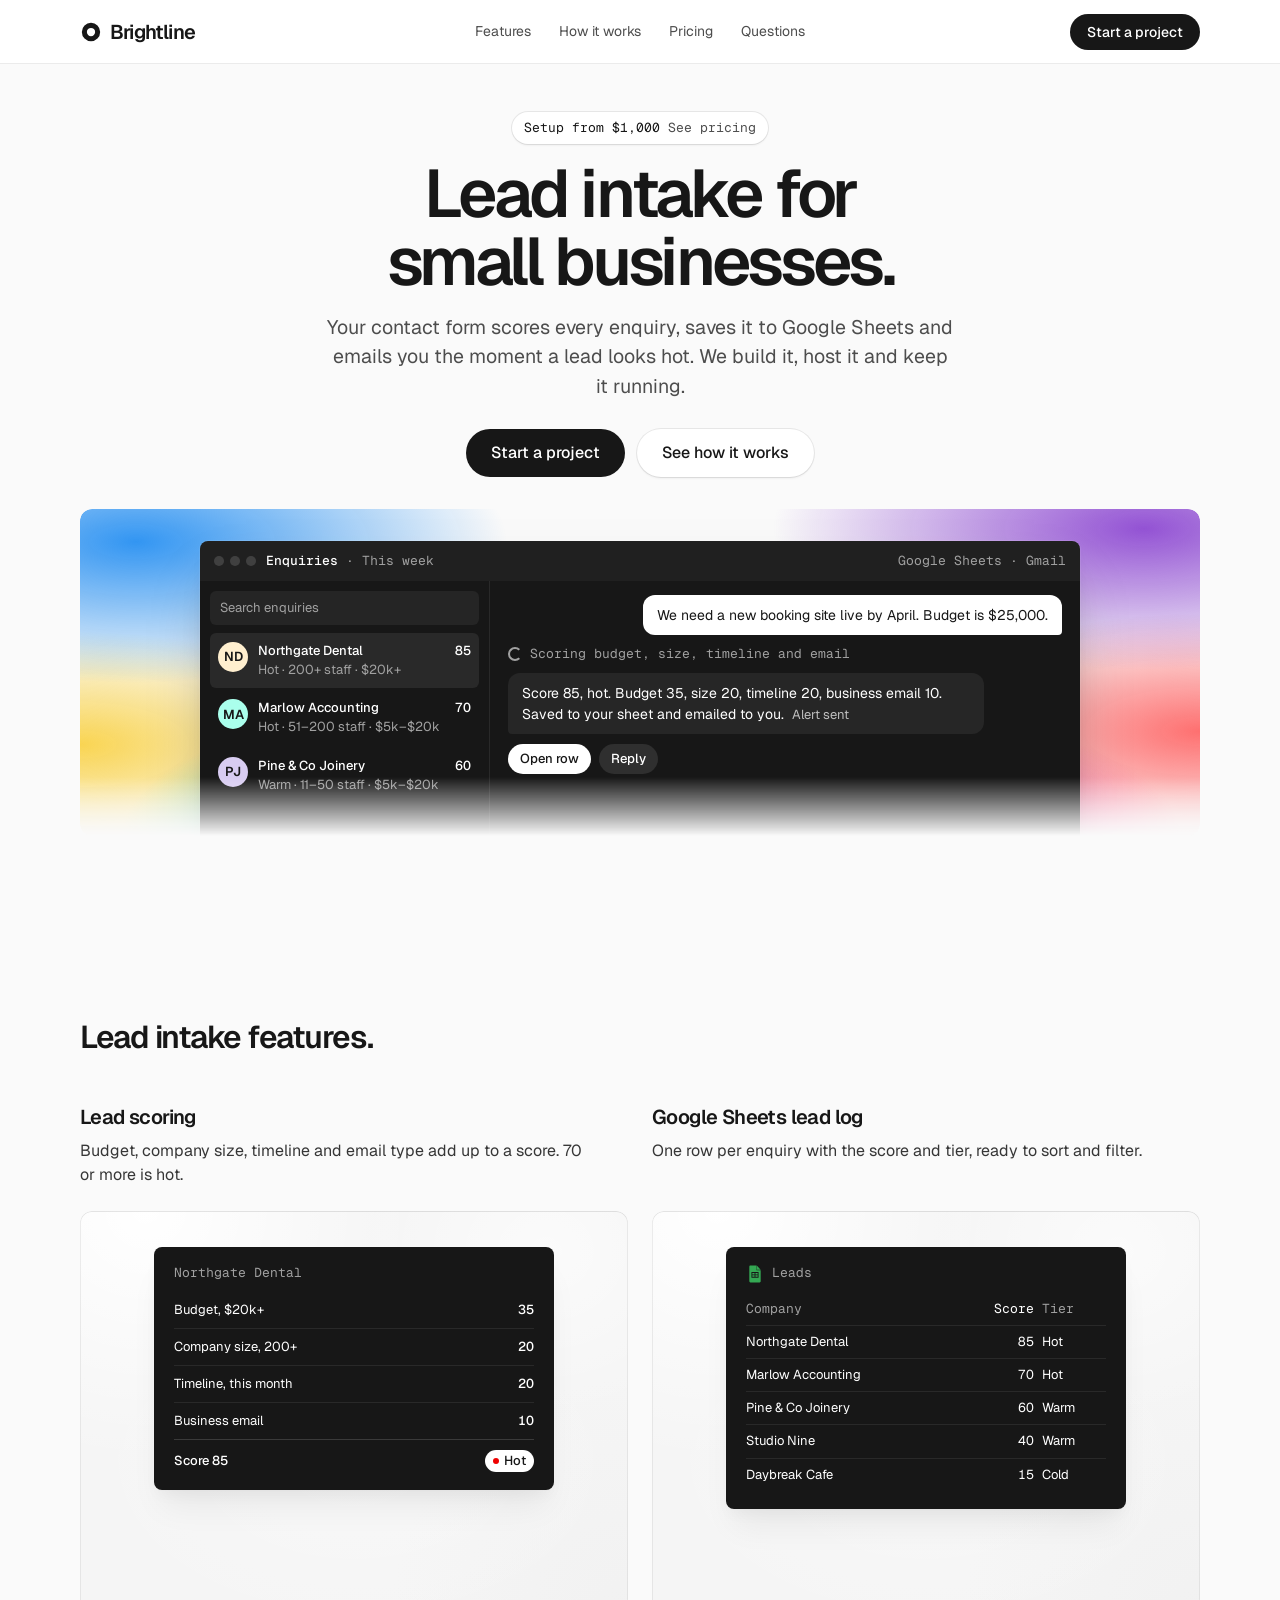
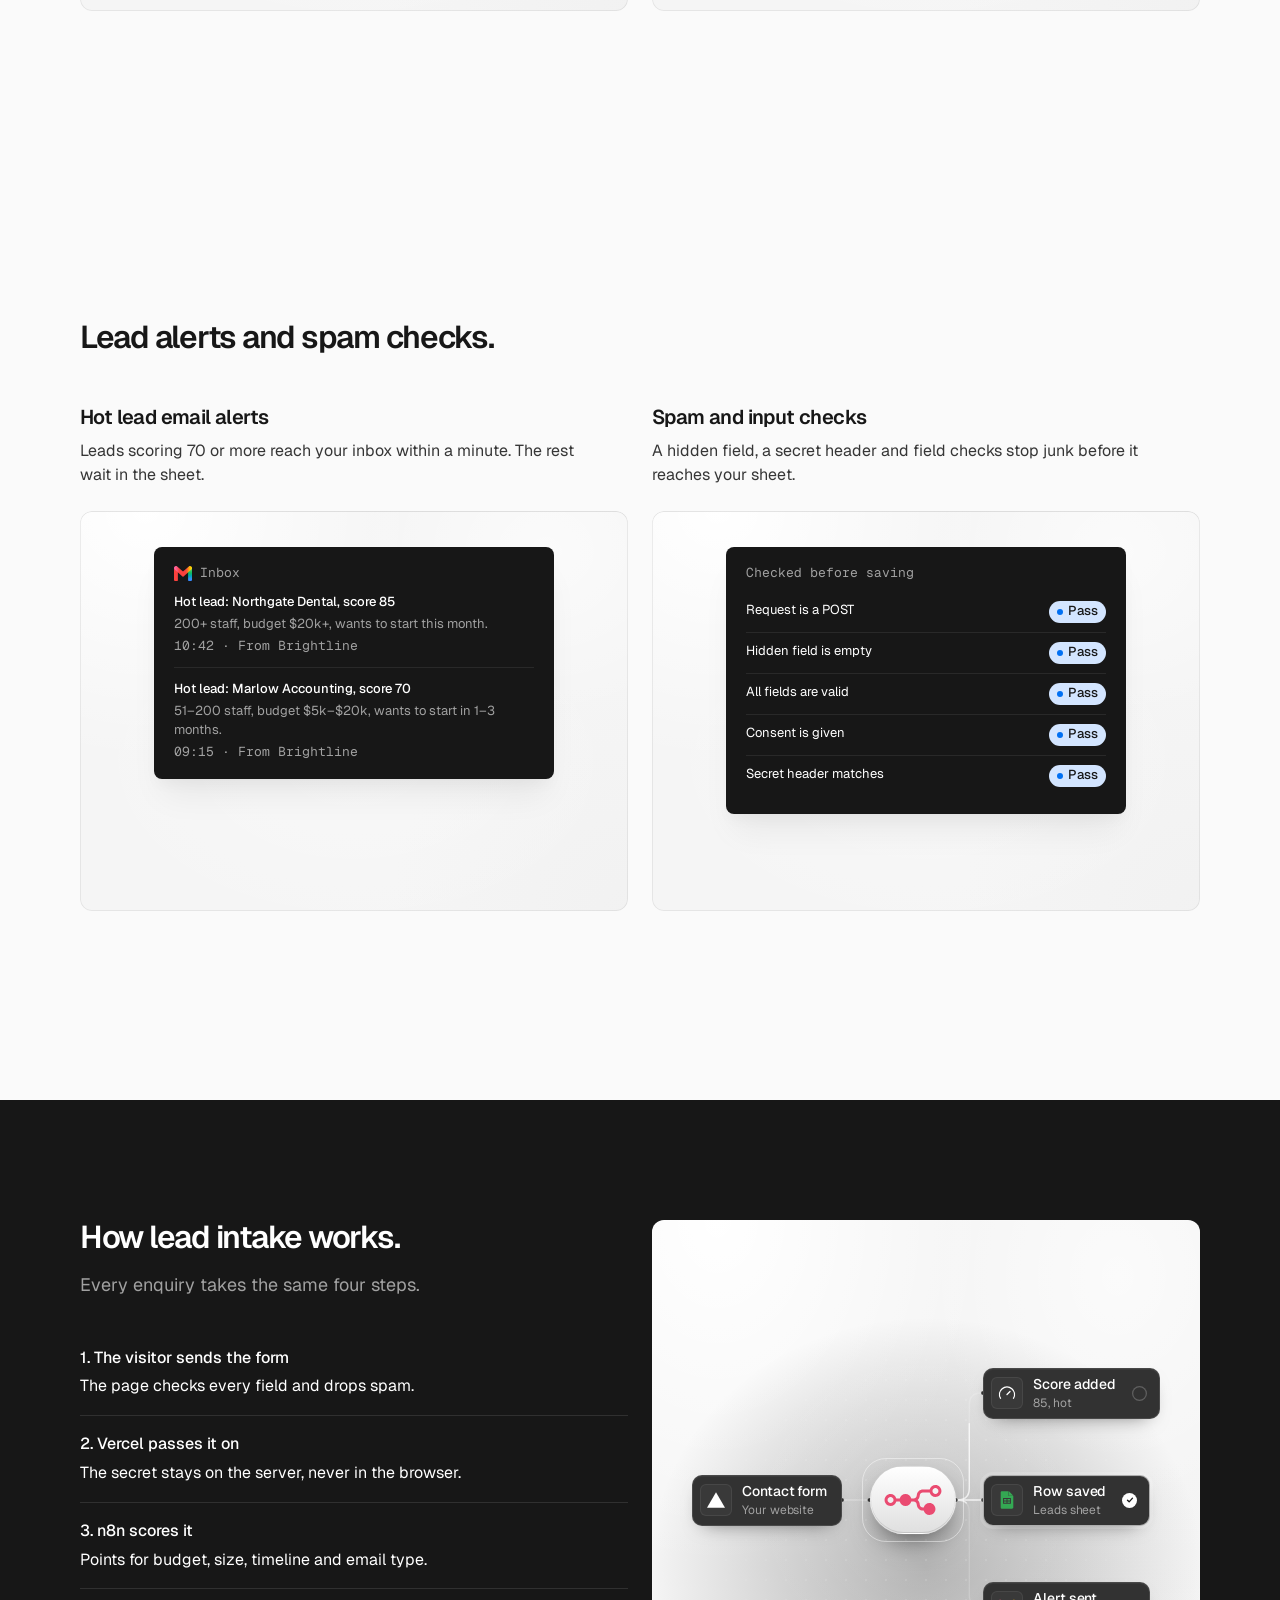
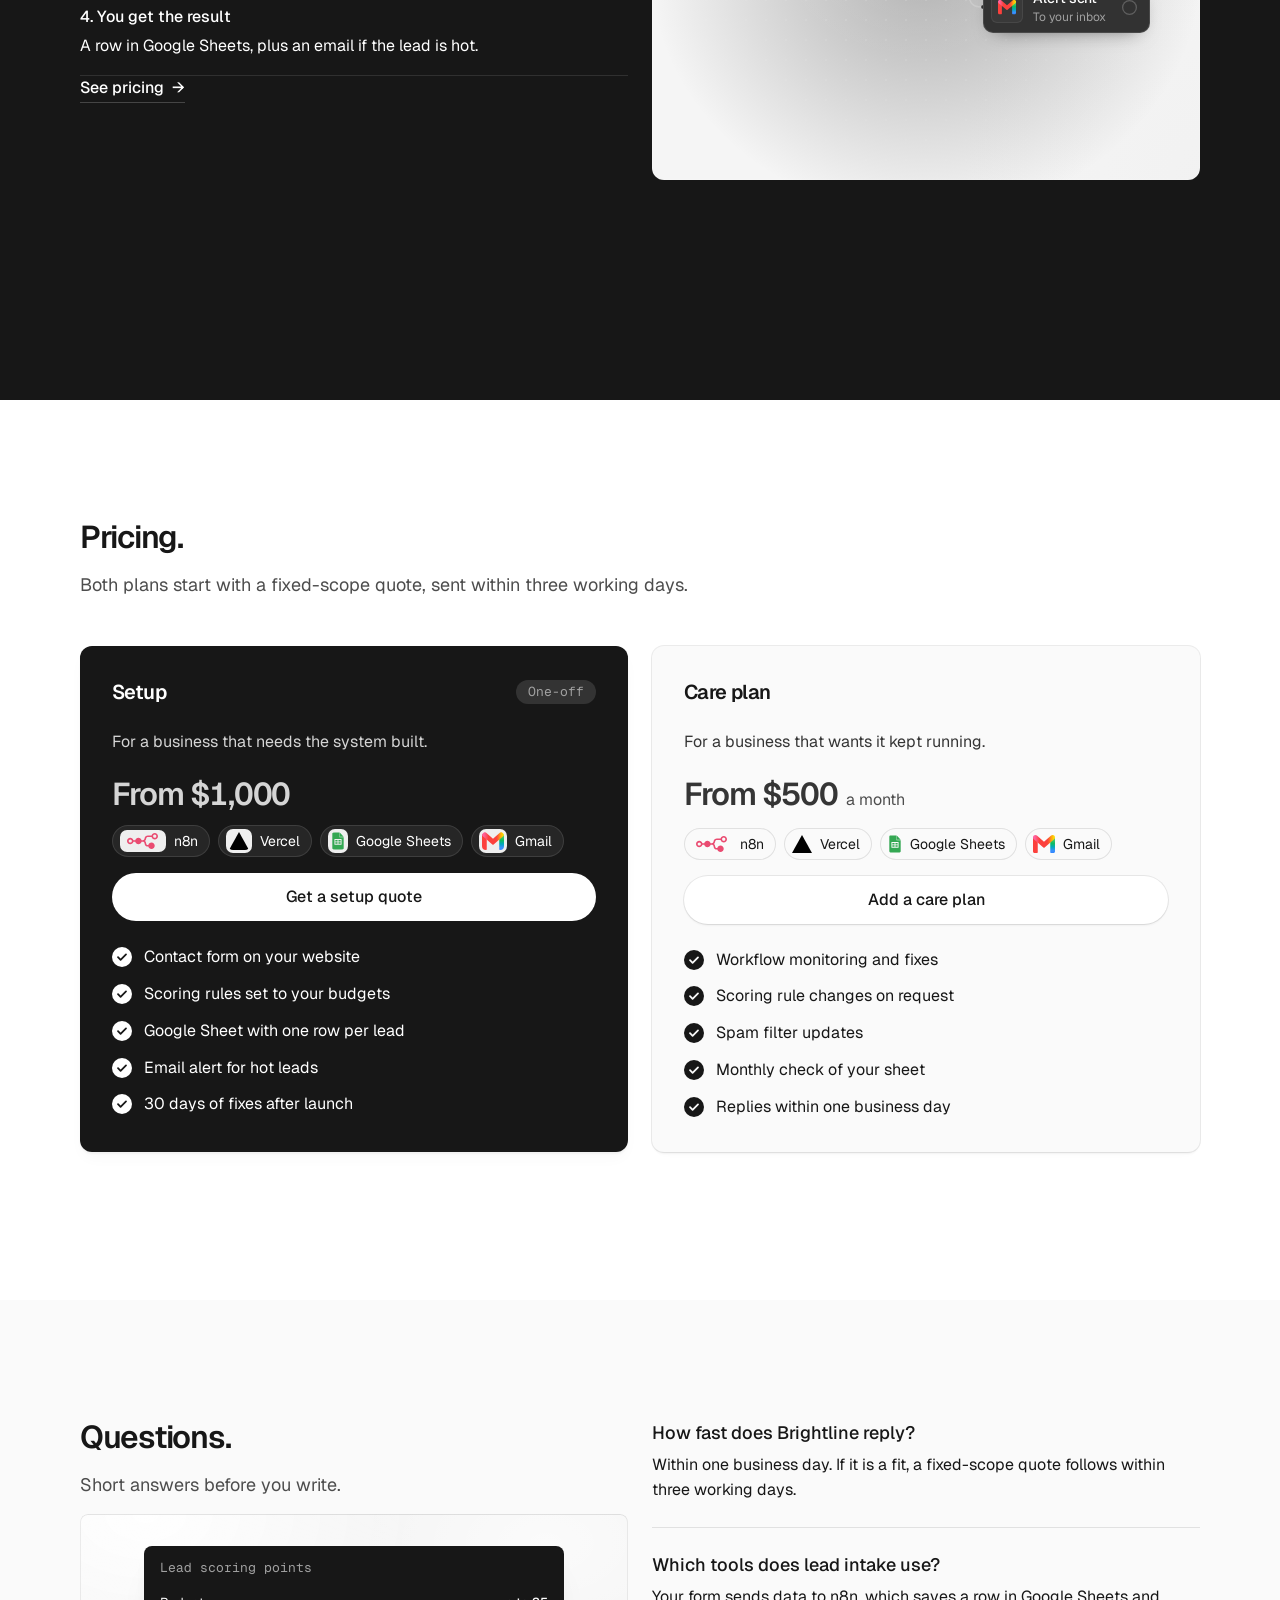
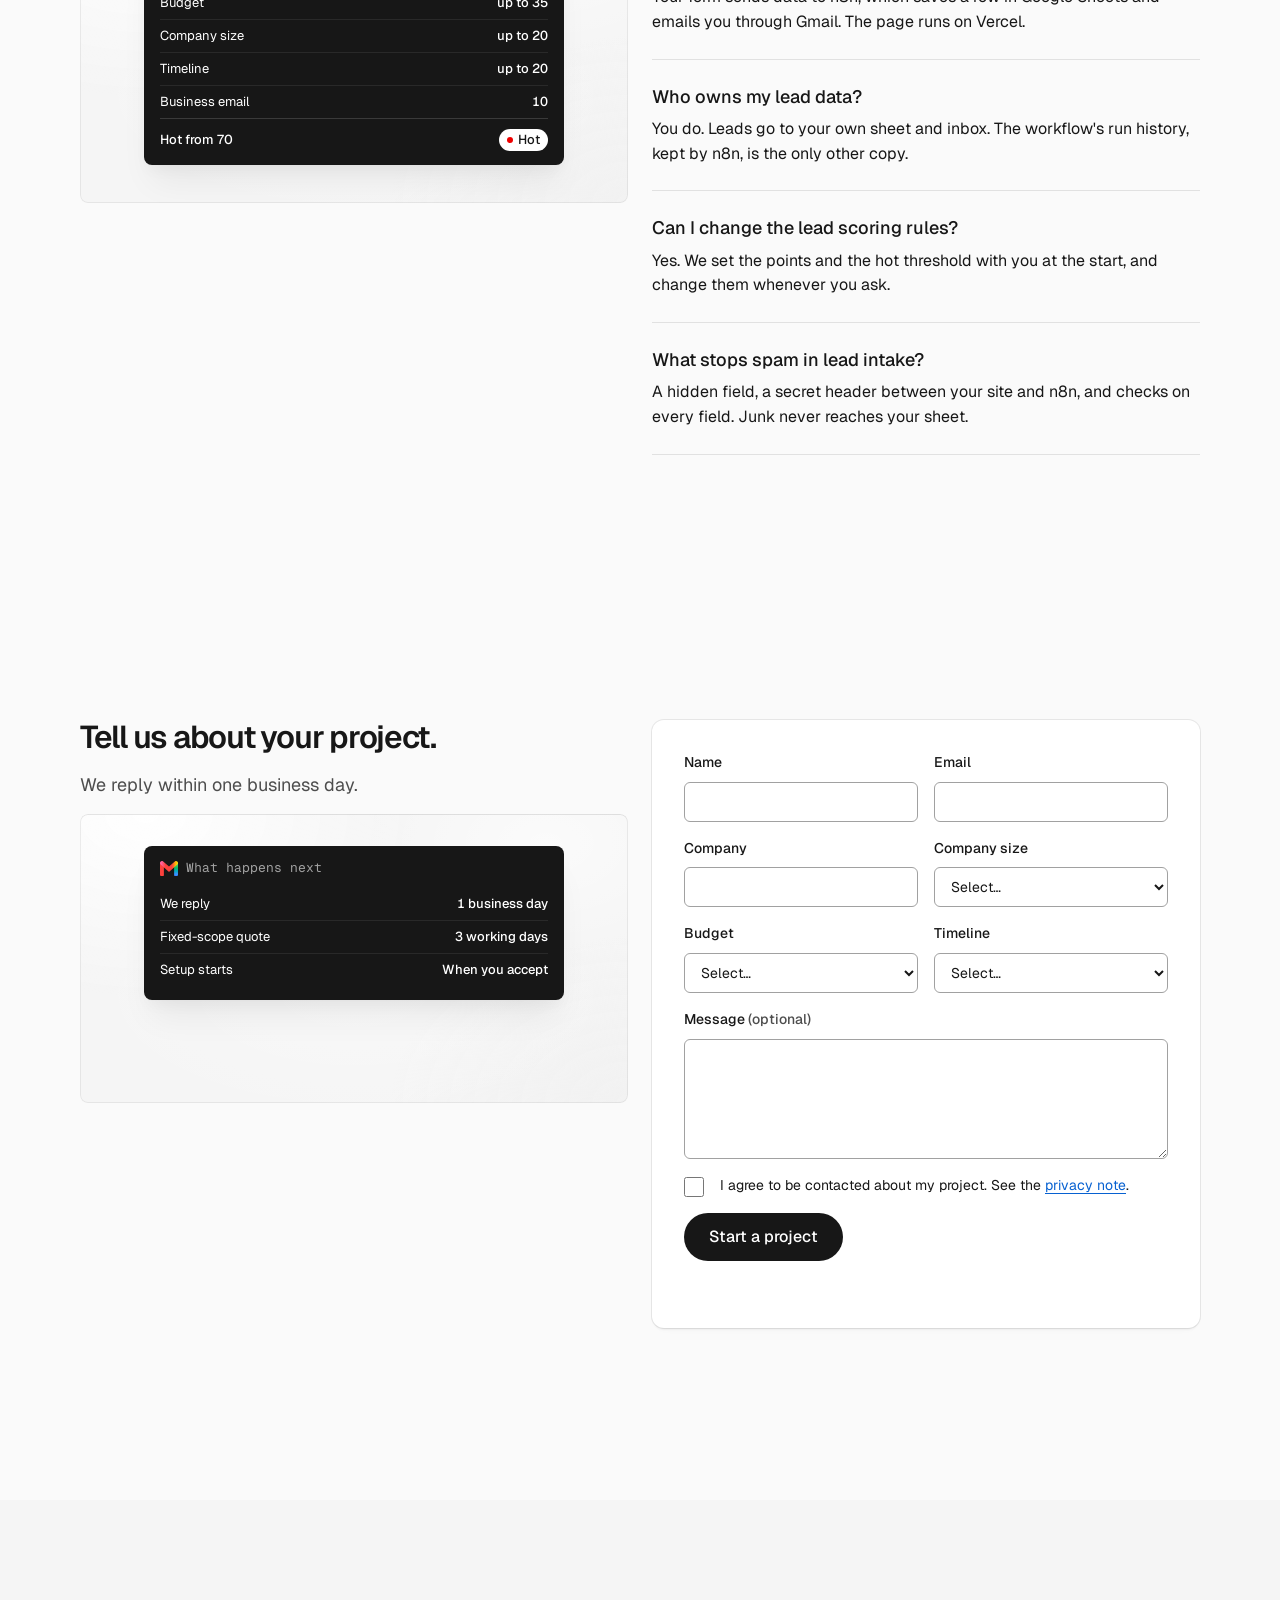
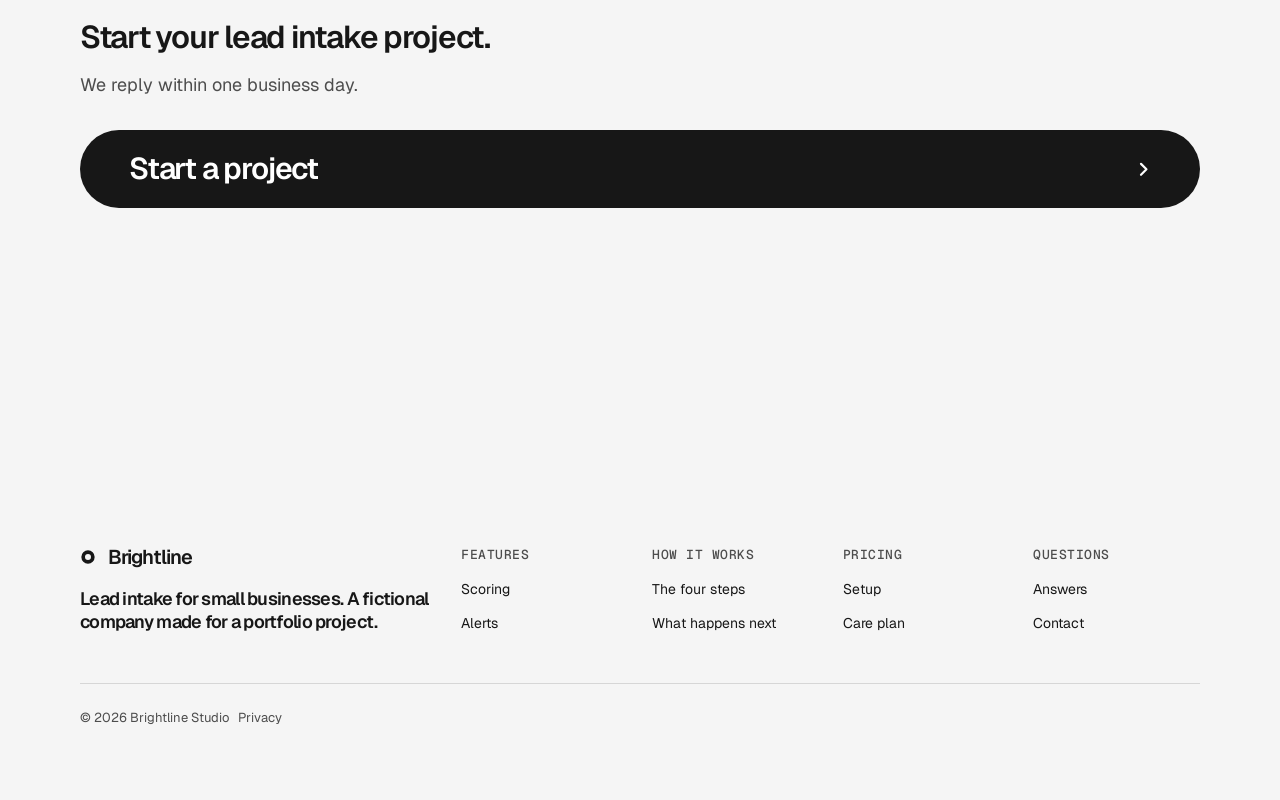
==== commit 1b48adcc: "Restyle the site to follow DESIGN.md The one-page site now takes the DESIGN.md look (Vercel-inspired" ====
--- a/lead-intake-automation/website/index.html
+++ b/lead-intake-automation/website/index.html
@@ -1,5 +1,5 @@
 <!doctype html>
-<html lang="en" data-type="software" data-radius="soft" data-ground="sand" data-buttons="solid" data-motion>
+<html lang="en" data-type="software" data-ground="sand" data-buttons="solid" data-motion>
 <head>
 <meta charset="utf-8">
 <meta name="viewport" content="width=device-width, initial-scale=1, viewport-fit=cover">
@@ -8,85 +8,78 @@
 <meta name="robots" content="noindex">
 <meta name="site-kind" content="software">
 <meta name="page-type" content="software">
-<meta name="color-scheme" content="dark">
-<meta name="theme-color" content="#18191b">
+<meta name="color-scheme" content="light">
+<meta name="theme-color" content="#fafafa">
 <link rel="icon" href="favicon.svg" type="image/svg+xml">
 <link rel="preconnect" href="https://fonts.googleapis.com">
 <link rel="preconnect" href="https://fonts.gstatic.com" crossorigin>
-<link href="https://fonts.googleapis.com/css2?family=Host+Grotesk:wght@400..700&family=JetBrains+Mono:wght@400..500&display=swap" rel="stylesheet">
+<link href="https://fonts.googleapis.com/css2?family=Geist:wght@400..600&family=Geist+Mono:wght@400..500&display=swap" rel="stylesheet">
 <link rel="stylesheet" href="assets/system.css">
 <link rel="stylesheet" href="assets/ui/cards.css">
 <link rel="stylesheet" href="assets/motion/motion.css">
 <link rel="stylesheet" href="assets/backgrounds/backgrounds.css">
 <link rel="stylesheet" href="assets/layout/layout.css">
 <link rel="stylesheet" href="assets/icons/icon.css">
-<style>
-:root {
-  --p-bg: #18191b; --p-surface: #222427; --p-ink: #eff0f1; --p-muted: #a9abaf;
-  --p-accent: #ff4a1f; --p-accent-ink: #18191b; --p-action: #ff4a1f; --p-action-ink: #18191b;
-  --p-inv-bg: #eff0f1; --p-inv-surface: #dedfe0; --p-inv-ink: #18191b; --p-inv-muted: #5b5c5e;
-  --p-inv-accent: #18191b; --p-inv-accent-ink: #eff0f1; --p-inv-action: #18191b; --p-inv-action-ink: #eff0f1;
-  --font-display: "Host Grotesk", system-ui, sans-serif;
-  --font-text: "Host Grotesk", system-ui, sans-serif;
-  --font-mono: "JetBrains Mono", ui-monospace, "SFMono-Regular", Menlo, Consolas, monospace;
-  --display-weight: 500;
-  --display-tracking: -0.035em;
-  --display-tracking-xl: -0.04em;
-}
-</style>
+<link rel="stylesheet" href="design.css">
 <link rel="stylesheet" href="assets/diagrams/diagram.css">
 <script src="assets/backgrounds/backgrounds.js"></script>
 <style>
-/* page CSS: only what sits inside a visual */
-.hero__window { background: radial-gradient(90% 70% at 18% 8%, #ecdcc4, transparent 60%), radial-gradient(80% 60% at 88% 92%, #e8b48c, transparent 62%), #d9ccb7; }
-.d-win { background: #17191c; color: #eceef0; border-radius: 12px; overflow: hidden; font: 400 14px/1.4 var(--font-text); text-align: left;
-         box-shadow: 0 0 0 1px rgb(255 255 255 / .08), 0 30px 70px -30px rgb(0 0 0 / .8); }
-.d-win__bar { display: flex; align-items: center; gap: 10px; height: 40px; padding: 0 14px; background: rgb(255 255 255 / .035); font-size: 13px; color: #9aa0a6; }
-.d-win__bar b { color: #eceef0; font-weight: 500; } .d-win__bar .sp { flex: 1; }
-.d-win__dots { display: flex; gap: 6px; } .d-win__dots i { width: 10px; height: 10px; border-radius: 50%; background: #3a3e43; }
+/* page CSS: only what sits inside a visual, plus the form. The look itself is design.css (DESIGN.md). */
+/* the mesh: the three gradient pairs as one backdrop at hero scale, behind the window */
+.hero--centred .hero__window { background: radial-gradient(46% 60% at 5% 10%, #007cf0cc, transparent 72%), radial-gradient(42% 56% at 34% 100%, #00dfd8cc, transparent 72%),
+                radial-gradient(46% 60% at 95% 6%, #7928cacc, transparent 72%), radial-gradient(42% 56% at 68% 100%, #ff0080cc, transparent 72%),
+                radial-gradient(38% 50% at 100% 68%, #ff4d4dcc, transparent 72%), radial-gradient(36% 48% at 0% 72%, #f9cb28cc, transparent 72%), #fafafa; }
+/* the mocks: DESIGN.md's code-editor mockup, #171717 with white text and a grey of #a1a1a1 */
+.d-win { background: #171717; color: #fff; border-radius: var(--r-md); overflow: hidden; font: 400 14px/1.4 var(--font-text); text-align: left;
+         box-shadow: 0 0 0 1px #ffffff14, var(--sh-5), 0 32px 64px -24px #00000059; }
+.d-win__bar { display: flex; align-items: center; gap: 10px; height: 40px; padding: 0 14px; background: #ffffff0a; font: 400 13px/1 var(--font-mono); color: #a1a1a1; }
+.d-win__bar b { color: #fff; font-weight: 500; } .d-win__bar .sp { flex: 1; }
+.d-win__dots { display: flex; gap: 6px; } .d-win__dots i { width: 10px; height: 10px; border-radius: 50%; background: #404040; }
 .d-win__body { display: grid; grid-template-columns: 290px 1fr; min-height: 420px; }
-.inbox { border-right: 1px solid rgb(255 255 255 / .07); padding: 10px; display: grid; align-content: start; gap: 2px; }
-.inbox .q { height: 34px; margin-bottom: 6px; border-radius: 9px; background: rgb(255 255 255 / .06); display: flex; align-items: center; padding: 0 10px; color: #9aa0a6; font-size: 13px; }
-.inbox .t { display: grid; grid-template-columns: 30px 1fr auto; gap: 1px 10px; padding: 9px 8px; border-radius: 9px; font-size: 13px; }
-.inbox .t.is-on { background: rgb(255 255 255 / .07); }
-.inbox .t i { grid-row: 1 / span 2; width: 30px; height: 30px; border-radius: 50%; display: grid; place-items: center; font: 600 13px/1 var(--font-text); font-style: normal; color: #0c0d0f; }
-.inbox .t b { font-weight: 500; color: #eceef0; }
+.inbox { border-right: 1px solid #ffffff14; padding: 10px; display: grid; align-content: start; gap: 2px; }
+.inbox .q { height: 34px; margin-bottom: 6px; border-radius: var(--r-sm); background: #ffffff0f; display: flex; align-items: center; padding: 0 10px; color: #a1a1a1; font-size: 13px; }
+.inbox .t { display: grid; grid-template-columns: 30px 1fr auto; gap: 1px 10px; padding: 9px 8px; border-radius: var(--r-sm); font-size: 13px; }
+.inbox .t.is-on { background: #ffffff14; }
+.inbox .t i { grid-row: 1 / span 2; width: 30px; height: 30px; border-radius: 50%; display: grid; place-items: center; font: 600 13px/1 var(--font-text); font-style: normal; color: #171717; }
+.inbox .t b { font-weight: 500; color: #fff; }
 .inbox .t em { font-style: normal; font-weight: 500; color: #fff; font-variant-numeric: tabular-nums; }
-.inbox .t span { grid-column: 2 / -1; color: #9aa0a6; white-space: nowrap; overflow: hidden; text-overflow: ellipsis; }
+.inbox .t span { grid-column: 2 / -1; color: #a1a1a1; white-space: nowrap; overflow: hidden; text-overflow: ellipsis; }
 .convo { display: grid; min-width: 0; align-content: start; }
 .d-chat { display: grid; gap: 10px; align-content: start; padding: 14px 18px; font-size: 14px; }
-.d-msg { max-width: 86%; padding: 10px 14px; border-radius: 16px; background: #22262b; color: #e9ecee; line-height: 1.45; }
-.d-msg--me { justify-self: end; background: #f2f2f0; color: #121314; border-bottom-right-radius: 6px; }
-.d-msg--bot { border-bottom-left-radius: 6px; }
+.d-msg { max-width: 86%; padding: 10px 14px; border-radius: var(--r-lg); background: #262626; color: #fff; line-height: 1.45; }
+.d-msg--me { justify-self: end; background: #fff; color: #171717; border-bottom-right-radius: 4px; }
+.d-msg--bot { border-bottom-left-radius: 4px; }
 .d-msg small { display: block; margin-top: 4px; font-size: 13px; opacity: .7; }
 .d-msg--bot small { display: inline; margin: 0 0 0 8px; white-space: nowrap; }
 .d-msg--me small { display: none; }
-.d-tool { display: flex; align-items: center; gap: 8px; font-size: 13px; color: #9aa0a6; }
+.d-tool { display: flex; align-items: center; gap: 8px; font: 400 13px/1.4 var(--font-mono); color: #a1a1a1; }
 .d-tool::before { content: ""; width: 14px; height: 14px; border-radius: 50%; border: 2px solid currentColor; border-right-color: transparent; }
-.acts { display: flex; gap: 8px; } .acts span { height: 30px; padding: 0 12px; border-radius: 99px; display: inline-flex; align-items: center; font-size: 13px; font-weight: 500; background: #f2f2f0; color: #0c0d0f; }
-.acts span + span { background: rgb(255 255 255 / .08); color: #e9ecee; }
-.d-pane { background: #17191c; color: #e9ecee; border-radius: 12px; padding: 14px 16px; font: 400 13px/1.4 var(--font-text); text-align: left;
-          box-shadow: 0 0 0 1px rgb(255 255 255 / .08), 0 20px 40px -20px rgb(0 0 0 / .7); }
-.d-pane h5 { margin: 0 0 10px; font: 500 13px/1.3 var(--font-text); color: #aeb3b8; display: flex; align-items: center; gap: 8px; }
+.acts { display: flex; gap: 8px; } .acts span { height: 30px; padding: 0 12px; border-radius: 99px; display: inline-flex; align-items: center; font-size: 13px; font-weight: 500; background: #fff; color: #171717; }
+.acts span + span { background: #ffffff1a; color: #fff; }
+.d-pane { background: #171717; color: #fff; border-radius: var(--r-md); padding: 14px 16px; font: 400 13px/1.4 var(--font-text); text-align: left;
+          box-shadow: 0 0 0 1px #ffffff14, var(--sh-5); }
+.d-pane h5 { margin: 0 0 10px; font: 400 13px/1.3 var(--font-mono); color: #a1a1a1; display: flex; align-items: center; gap: 8px; }
 .d-pane h5 img { width: 18px; height: 18px; object-fit: contain; }
-.d-times { display: grid; } .d-times span { display: flex; justify-content: space-between; gap: 12px; padding: 7px 0; border-top: 1px solid rgb(255 255 255 / .07); }
+.d-times { display: grid; } .d-times span { display: flex; justify-content: space-between; gap: 12px; padding: 7px 0; border-top: 1px solid #ffffff14; }
 .d-times span:first-child { border-top: 0; } .d-times b { font-weight: 500; color: #fff; font-variant-numeric: tabular-nums; white-space: nowrap; }
-.d-chip { display: inline-flex; align-items: center; gap: 5px; height: 22px; padding: 0 8px; border-radius: 99px; font-size: 13px; font-weight: 500; background: #e7f4ec; color: #17673f; white-space: nowrap; }
-.d-chip::before { content: ""; width: 6px; height: 6px; border-radius: 50%; background: currentColor; }
-.d-times .d-chip { color: #17673f; font-weight: 500; } .d-times .d-chip--hot { color: #18191b; }
-.d-chip--hot { background: #ff4a1f; color: #18191b; } .d-chip--warm { background: #fdf0dc; color: #8a5300; } .d-chip--cold { background: #2c2f33; color: #c4c7ca; }
-.d-total { display: flex; justify-content: space-between; align-items: center; gap: 12px; padding-top: 10px; border-top: 1px solid rgb(255 255 255 / .15); color: #fff; font-weight: 500; }
-.d-mail { display: grid; gap: 4px; } .d-mail strong { font-weight: 500; color: #fff; } .d-mail span { color: #aeb3b8; }
-.d-mail small { font-size: 13px; color: #9aa0a6; }
-.d-sheet { display: grid; grid-template-columns: minmax(0, 1fr) 44px 64px; }
-.d-sheet > span { padding: 7px 0; border-top: 1px solid rgb(255 255 255 / .07); white-space: nowrap; overflow: hidden; text-overflow: ellipsis; }
+.d-chip { display: inline-flex; align-items: center; gap: 5px; height: 22px; padding: 0 8px; border-radius: 99px; font-size: 13px; font-weight: 500; background: #d3e5ff; color: #171717; white-space: nowrap; }
+.d-chip::before { content: ""; width: 6px; height: 6px; border-radius: 50%; background: #0070f3; }
+.d-times .d-chip, .d-times .d-chip--hot { color: #171717; font-weight: 500; }
+.d-chip--hot { background: #fff; } .d-chip--hot::before { background: #ee0000; }
+.d-chip--warm { background: #ffefcf; color: #ab570a; } .d-chip--warm::before { background: #f5a623; }
+.d-chip--cold { background: #ffffff1f; color: #e5e5e5; } .d-chip--cold::before { background: #a1a1a1; }
+.d-total { display: flex; justify-content: space-between; align-items: center; gap: 12px; padding-top: 10px; border-top: 1px solid #ffffff26; color: #fff; font-weight: 500; }
+.d-mail { display: grid; gap: 4px; } .d-mail strong { font-weight: 500; color: #fff; } .d-mail span { color: #a1a1a1; }
+.d-mail small { font: 400 13px/1.4 var(--font-mono); color: #a1a1a1; }
+.d-sheet { display: grid; grid-template-columns: minmax(0, 1fr) 56px 64px; }
+.d-sheet > span { padding: 7px 0; border-top: 1px solid #ffffff14; white-space: nowrap; overflow: hidden; text-overflow: ellipsis; }
 .d-sheet > span:nth-child(3n+2) { text-align: right; font-variant-numeric: tabular-nums; color: #fff; padding-right: 8px; }
-.d-sheet > .head { border-top: 0; color: #9aa0a6; }
-#features .panel, #alerts .panel { --p-h: 360px; }
+.d-sheet > .head { border-top: 0; color: #a1a1a1; font-family: var(--font-mono); }
+#features .panel, #alerts .panel { --p-h: 400px; }
 #features .d-pane, #alerts .d-pane { padding: 18px 20px; } #features .d-times span, #alerts .d-times span { padding: 9px 0; }
-.d-mail + .d-mail { margin-top: 12px; padding-top: 12px; border-top: 1px solid rgb(255 255 255 / .07); }
+.d-mail + .d-mail { margin-top: 12px; padding-top: 12px; border-top: 1px solid #ffffff14; }
 @media (min-width: 640px) and (max-width: 1023px) { #features .panel, #alerts .panel { --p-h: 520px; } #process, #brief { --h: 2; } #faq .panel { display: none; } #process .panel { --p-h: 300px; } #process .rows { display: grid; grid-template-columns: repeat(2, minmax(0, 1fr)); column-gap: var(--gutter); } }
-#process .panel { --p-h: 520px; }
+#process .panel { --p-h: 560px; }
 @media (max-width: 899px) { .d-win__body { grid-template-columns: 1fr; } .inbox { display: none; } }
 /* the window's story sits in the frame's top 260px: on a short screen it drops the tool line, the buttons and a row */
 @media (min-width: 640px) and (max-height: 820px) { .hero__window .d-tool, .hero__window .acts, .hero__window .inbox .t:nth-of-type(n+4) { display: none; } .hero__window .d-win__body { min-height: 0; } }
@@ -94,20 +87,27 @@
 /* a plan card answers the pointer like every other card: the motion layer's 2px lift (motion.css leaves plans out) */
 html:not([data-motion="off"]) .card--plan { transition: transform var(--m-out) var(--m-ease); }
 @media (hover: hover) and (pointer: fine) { html:not([data-motion="off"]) .card--plan:hover { transform: translateY(var(--m-lift)); } }
-/* the form on the page's split */
-#brief .form-card { padding: var(--s-7); }
-.field__error { margin: 0; font-size: var(--t-small); color: var(--accent); }
-.field [aria-invalid="true"] { border-color: var(--accent); }
+/* the form on the page's split: DESIGN.md's form-input, 40px with a 6px radius (48px and 16px on a phone) */
+.field { font-size: var(--t-small); }
+/* below 1024 the form sits on the page itself, on the container lines, with no box of its own */
+@media (max-width: 1023px) { #brief .form-card { background: none; box-shadow: none; padding: 0; border-radius: 0; } }
+.field :is(input, select, textarea) { height: 40px; border-color: #a1a1a1; background: #fff; font-size: var(--t-small); border-radius: var(--r-sm); }
+.field textarea { height: auto; min-height: 120px; }
+.field :is(input, select, textarea):focus { border-color: #171717; box-shadow: 0 0 0 3px #00000014; outline: none; }
+@media (max-width: 639px) { .field :is(input, select, textarea) { height: 48px; font-size: var(--t-body); } .field textarea { height: auto; } }
+.field__error { margin: 0; font-size: var(--t-small); color: var(--error); }
+.field [aria-invalid="true"] { border-color: var(--error); }
 .consent { display: grid; grid-template-columns: 24px 1fr; gap: var(--s-3); align-items: start; font-size: var(--t-small); }
+.consent a { color: var(--link); text-decoration: underline; text-underline-offset: 3px; }
 .consent input { width: 20px; height: 20px; margin: 2px 0 0; accent-color: var(--accent); }
 .hp { position: absolute; left: -9999px; width: 1px; height: 1px; overflow: hidden; }
 #status { margin: 0; min-height: 1.4em; font-size: var(--t-small); }
-#status.success { color: var(--ink); } #status.error { color: var(--accent); }
+#status.success { color: var(--ink); } #status.error { color: var(--error); }
 </style>
 </head>
 <body>
 <!-- type: software (a lead-intake product with a live demo behind its form)
-     deal: hero centred, nav nav-centre, footer footer-statement, close close-type, rhythm surface-pairs (process + pricing), buttons solid, mark ring, palette graphite-safety-orange, type host, ground sand (lit), effect gradient-mesh in the hero frame, moments none, scene none, diagram lanes (process)
+     deal: hero centred, nav nav-centre, footer footer-statement, close close-type, rhythm canvas-soft, white and one ink band (process), buttons solid, mark ring, palette DESIGN.md (ink, white and the mesh gradient), type geist, ground light, the mesh drawn in CSS in the hero frame, moments none, scene none, diagram lanes (process)
      one page: every link is an #id on it; Privacy is privacy.html -->
 <header class="nav nav--centre">
   <div class="wrap nav__bar">
@@ -130,19 +130,19 @@
     <div class="wrap"><div class="hero-text">
       <div class="hero__c">
         <a class="pill" href="#pricing"><span>Setup from $1,000</span><span class="muted">See pricing</span></a>
-        <h1 id="hero-h" aria-label="Lead intake for small businesses"><span class="ly-mark" aria-hidden="true"></span> Lead intake for small businesses</h1>
+        <h1 id="hero-h" aria-label="Lead intake for small businesses.">Lead intake for small businesses.</h1>
         <p class="hero__lead">Your contact form scores every enquiry, saves it to Google Sheets and emails you the moment a lead looks hot. We build it, host it and keep it running.</p>
         <div class="btn-row"><a class="btn btn--primary" href="#brief">Start a project</a><a class="btn btn--secondary" href="#process">See how it works</a></div>
       </div>
-      <div class="hero__window" data-fx="gradient-mesh" data-fx-seed="11" role="img" aria-label="Brightline's enquiry list: Northgate Dental scored 85, marked hot, saved to the sheet and emailed to the owner">
+      <div class="hero__window" role="img" aria-label="Brightline's enquiry list: Northgate Dental scored 85, marked hot, saved to the sheet and emailed to the owner">
         <div class="ly-piece d-win ui" aria-hidden="true">
           <div class="d-win__bar"><span class="d-win__dots"><i></i><i></i><i></i></span><span><b>Enquiries</b> · This week</span><span class="sp"></span><span>Google Sheets · Gmail</span></div>
           <div class="d-win__body">
             <div class="inbox">
               <div class="q">Search enquiries</div>
-              <div class="t is-on"><i style="background:#f3c98b">ND</i><b>Northgate Dental</b><em>85</em><span>Hot · 200+ staff · $20k+</span></div>
-              <div class="t"><i style="background:#9fd3b5">MA</i><b>Marlow Accounting</b><em>70</em><span>Hot · 51–200 staff · $5k–$20k</span></div>
-              <div class="t"><i style="background:#a9c4f0">PJ</i><b>Pine &amp; Co Joinery</b><em>60</em><span>Warm · 11–50 staff · $5k–$20k</span></div>
+              <div class="t is-on"><i style="background:#ffefcf">ND</i><b>Northgate Dental</b><em>85</em><span>Hot · 200+ staff · $20k+</span></div>
+              <div class="t"><i style="background:#aaffec">MA</i><b>Marlow Accounting</b><em>70</em><span>Hot · 51–200 staff · $5k–$20k</span></div>
+              <div class="t"><i style="background:#d8ccf1">PJ</i><b>Pine &amp; Co Joinery</b><em>60</em><span>Warm · 11–50 staff · $5k–$20k</span></div>
             </div>
             <div class="convo">
               <div class="d-chat" data-ly-steps="900">
@@ -160,7 +160,7 @@
 
   <section class="section" id="features" aria-labelledby="features-h">
     <div class="wrap">
-      <div class="section-head"><h2 id="features-h">Lead intake features</h2></div>
+      <div class="section-head"><h2 id="features-h">Lead intake features.</h2></div>
       <div class="grid">
         <article class="card card--row card--open span-6">
           <h3>Lead scoring</h3>
@@ -196,7 +196,7 @@
 
   <section class="section" id="alerts" aria-labelledby="alerts-h">
     <div class="wrap">
-      <div class="section-head"><h2 id="alerts-h">Lead alerts and spam checks</h2></div>
+      <div class="section-head"><h2 id="alerts-h">Lead alerts and spam checks.</h2></div>
       <div class="grid">
         <article class="card card--row card--open span-6">
           <h3>Hot lead email alerts</h3>
@@ -223,12 +223,12 @@
     </div>
   </section>
 
-  <section class="section ground-surface" id="process" aria-labelledby="process-h" style="--hm: 2">
+  <section class="section ground-inverse" id="process" aria-labelledby="process-h" style="--hm: 2">
     <div class="wrap">
       <div class="grid grid--top">
         <div class="span-6">
           <div class="section-head">
-            <h2 id="process-h">How lead intake works</h2>
+            <h2 id="process-h">How lead intake works.</h2>
             <p>Every enquiry takes the same four steps.</p>
           </div>
           <ol class="rows">
@@ -251,12 +251,13 @@
   <section class="section ground-surface" id="pricing" aria-labelledby="pricing-h" style="--hm: 2">
     <div class="wrap">
       <div class="section-head">
-        <h2 id="pricing-h">Pricing</h2>
+        <h2 id="pricing-h">Pricing.</h2>
         <p>Both plans start with a fixed-scope quote, sent within three working days.</p>
       </div>
       <div class="grid">
-        <article class="card card--plan span-6 is-featured">
-          <h3>Setup <span class="badge">One-off</span></h3>
+        <article class="card card--plan span-6 is-featured ground-inverse">
+          <span class="badge">One-off</span>
+          <h3>Setup</h3>
           <p>For a business that needs the system built.</p>
           <p class="price"><span class="t-stat">From $1,000</span></p>
           <div class="ic-chip-row"><span class="ic-chip"><img class="ic ic-20 ic-wide" data-icon="n8n" src="assets/icons/n8n.svg" alt="" width="27" height="14" loading="lazy" decoding="async">n8n</span><span class="ic-chip"><img class="ic ic-20" data-icon="vercel" src="assets/icons/vercel.svg" alt="" width="23" height="20" loading="lazy" decoding="async">Vercel</span><span class="ic-chip"><img class="ic ic-20" data-icon="google-sheets" src="assets/icons/google-sheets.svg" alt="" width="15" height="20" loading="lazy" decoding="async">Google Sheets</span><span class="ic-chip"><img class="ic ic-20" data-icon="gmail" src="assets/icons/gmail.svg" alt="" width="25" height="20" loading="lazy" decoding="async">Gmail</span></div>
@@ -273,7 +274,7 @@
           <h3>Care plan</h3>
           <p>For a business that wants it kept running.</p>
           <p class="price"><span class="t-stat">From $500</span><span class="muted">a month</span></p>
-          <div class="ic-chip-row"><span class="ic-chip"><img class="ic ic-20 ic-wide" data-icon="n8n" src="assets/icons/n8n.svg" alt="" width="27" height="14" loading="lazy" decoding="async">n8n</span><span class="ic-chip"><img class="ic ic-20" data-icon="google-sheets" src="assets/icons/google-sheets.svg" alt="" width="15" height="20" loading="lazy" decoding="async">Google Sheets</span><span class="ic-chip"><img class="ic ic-20" data-icon="gmail" src="assets/icons/gmail.svg" alt="" width="25" height="20" loading="lazy" decoding="async">Gmail</span></div>
+          <div class="ic-chip-row"><span class="ic-chip"><img class="ic ic-20 ic-wide" data-icon="n8n" src="assets/icons/n8n.svg" alt="" width="27" height="14" loading="lazy" decoding="async">n8n</span><span class="ic-chip"><img class="ic ic-20" data-icon="vercel" src="assets/icons/vercel.svg" alt="" width="23" height="20" loading="lazy" decoding="async">Vercel</span><span class="ic-chip"><img class="ic ic-20" data-icon="google-sheets" src="assets/icons/google-sheets.svg" alt="" width="15" height="20" loading="lazy" decoding="async">Google Sheets</span><span class="ic-chip"><img class="ic ic-20" data-icon="gmail" src="assets/icons/gmail.svg" alt="" width="25" height="20" loading="lazy" decoding="async">Gmail</span></div>
           <a class="btn btn--secondary" href="#brief">Add a care plan</a>
           <ul class="checks">
             <li>Workflow monitoring and fixes</li>
@@ -291,7 +292,7 @@
     <div class="wrap">
       <div class="grid grid--top">
         <div class="span-6 stack-4">
-          <h2 id="faq-h">Questions</h2>
+          <h2 id="faq-h">Questions.</h2>
           <p class="t-lead">Short answers before you write.</p>
           <div class="panel" role="img" aria-label="Scoring points: budget up to 35, company size up to 20, timeline up to 20, business email 10. A total of 70 or more is hot.">
             <div class="stage"><div class="at-rise fit" style="--fit-max:420px;--ax:max(24px, 50% - 210px);--ay:32px;--ay-sm:24px"><div class="d-pane ui" aria-hidden="true">
@@ -316,7 +317,7 @@
     <div class="wrap">
       <div class="grid grid--top">
         <div class="span-6 stack-4">
-          <h2 id="brief-h">Tell us about your project</h2>
+          <h2 id="brief-h">Tell us about your project.</h2>
           <p class="t-lead">We reply within one business day.</p>
           <div class="panel" role="img" aria-label="What happens next: we reply within one business day, a fixed-scope quote follows within three working days, and setup starts once you accept it.">
             <div class="stage"><div class="at-rise fit" style="--fit-max:420px;--ax:max(24px, 50% - 210px);--ay:32px;--ay-sm:24px"><div class="d-pane ui" aria-hidden="true">
@@ -384,7 +385,7 @@
             </div>
             <div class="field--full consent">
               <input type="checkbox" id="consent" name="consent" required aria-describedby="consent-error">
-              <label for="consent">I agree to be contacted about my project. See the <a class="link" href="privacy">privacy note</a>.</label>
+              <label for="consent">I agree to be contacted about my project. See the <a href="privacy">privacy note</a>.</label>
             </div>
             <p class="field__error" id="consent-error" hidden></p>
             <div class="btn-row"><button class="btn btn--primary" type="submit" id="submit">Start a project</button></div>
@@ -400,7 +401,7 @@
   <div class="wrap">
     <div class="closing__cta close--type">
       <div class="section-head">
-        <h2 id="close-h">Start your lead intake project</h2>
+        <h2 id="close-h">Start your lead intake project.</h2>
         <p>We reply within one business day.</p>
       </div>
       <a class="btn btn--primary btn--xl btn--wide" href="#brief">Start a project<svg class="m-arrow" viewBox="0 0 12 12" aria-hidden="true"><path class="m-arrow__stem" d="M1 6h8"/><path class="m-arrow__head" d="M4.5 2.5 8 6l-3.5 3.5"/></svg></a>
--- a/lead-intake-automation/website/design.css
+++ b/lead-intake-automation/website/design.css
@@ -0,0 +1,76 @@
+/*
+  design.css: the DESIGN.md look (Vercel-inspired) on the taste-skill kit. Link it after the kit's CSS on every page.
+  Canvas-soft page, white cards, ink #171717 as the one action colour, Geist and Geist Mono, pill buttons,
+  hairline rings with stacked shadows, and the ink band as the one polarity flip. The mesh gradient lives
+  in the hero frame on index.html only.
+*/
+:root {
+  /* palette: --p-bg is the page (canvas-soft), --p-surface the card (canvas) */
+  --p-bg: #fafafa; --p-surface: #ffffff; --p-ink: #171717; --p-muted: #4d4d4d;
+  --p-accent: #171717; --p-accent-ink: #ffffff; --p-action: #171717; --p-action-ink: #ffffff;
+  --p-inv-bg: #171717; --p-inv-surface: #262626; --p-inv-ink: #ffffff; --p-inv-muted: #a1a1a1;
+  --p-inv-accent: #ffffff; --p-inv-accent-ink: #171717; --p-inv-action: #ffffff; --p-inv-action-ink: #171717;
+  /* the ground behind a drawn mock: canvas-soft-2 with a hairline-grey corner */
+  --ground-bg: #f5f5f5; --ground-surface: #ffffff; --ground-ink: #171717; --ground-muted: #4d4d4d; --ground-accent: #ebebeb;
+
+  /* type: Geist at 400, 500 and 600, tracked tight; Geist Mono for the technical layer */
+  --font-display: "Geist", Inter, system-ui, -apple-system, sans-serif;
+  --font-text: "Geist", Inter, system-ui, -apple-system, sans-serif;
+  --font-mono: "Geist Mono", ui-monospace, "SFMono-Regular", Menlo, Monaco, monospace;
+  --display-weight: 600;
+  --display-tracking: -0.04em;
+  --display-tracking-xl: -0.05em;
+  --t-h1: clamp(38px, 1.1vw + 33.7px, 48px);
+  --t-h2: clamp(28px, .4vw + 26.4px, 32px);
+  --t-h3: 24px; --t-card: 20px; --t-lead: 18px;
+  --t-stat: clamp(28px, .4vw + 26.4px, 32px);
+
+  /* shape: 6px inputs, 8px and 12px cards, 100px marketing pills; a 64px bar, 48px buttons (36px in the bar) */
+  --r-sm: 6px; --r-md: 8px; --r-lg: 12px; --r-btn: 100px;
+  --nav: 64px; --btn-h: 48px; --btn-h-sm: 32px;
+
+  /* depth: an inset hairline ring plus stacked soft shadows, never one heavy drop */
+  --ring: 0 0 0 1px #00000014;
+  --sh-2: 0 1px 1px #00000005, 0 2px 2px #0000000a;
+  --sh-3: 0 2px 2px #0000000a, 0 8px 8px -8px #0000000a;
+  --sh-4: 0 2px 2px #0000000a, 0 8px 16px -4px #0000000a;
+  --sh-5: 0 1px 1px #00000005, 0 8px 16px -4px #0000000a, 0 24px 32px -8px #0000000f;
+  --link: #0761d1; --error: #ee0000;
+}
+:focus-visible { outline-color: #0070f3; }
+
+/* surfaces */
+.card { --c-r: var(--r-lg); border: 0; box-shadow: var(--ring), var(--sh-3); }
+.panel { --p-r: var(--r-md); }
+/* one h3 size (display-sm, 20px at 600): card titles, the plan name and the questions */
+.card > h3, .card--plan h3, .faq__item h3 { font-size: var(--t-card); font-weight: 600; line-height: 28px; letter-spacing: -0.03em; }
+.card--plan.is-featured { --card: var(--p-inv-bg); box-shadow: var(--sh-4); }
+.card--plan > .badge { position: absolute; top: calc(var(--c-pad) + 2px); right: var(--c-pad); }
+.ground-inverse .ic-chip { background: var(--p-inv-surface); }
+
+/* buttons: a black pill and a white pill with a ring; on the ink band they swap */
+.btn--primary:hover { background: color-mix(in oklab, var(--action) 82%, var(--bg)); }
+.btn--secondary { background: #fff; color: var(--ink); border-color: transparent; box-shadow: var(--ring), var(--sh-2); }
+.btn--secondary:hover { background: #f5f5f5; border-color: transparent; }
+.ground-inverse .btn--secondary { background: #fff; color: #171717; box-shadow: none; }
+.ground-inverse .btn--secondary:hover { background: #e5e5e5; }
+
+/* the bar: white, grey words, a ghost pill on hover, one small black pill */
+.nav { background: #fff; border-bottom-color: #ebebeb; }
+.nav__logo { font-size: 20px; font-weight: 600; letter-spacing: -0.04em; }
+.nav__link { font-size: var(--t-small); font-weight: 400; color: var(--muted); }
+.nav__link:hover, .nav__link:focus-visible { color: var(--ink); background: #f5f5f5; border-radius: 999px; }
+.nav__link::before { content: none; }
+.nav__actions .btn { height: 36px; padding-inline: var(--s-4); font-size: var(--t-small); }
+
+/* words: grey lead lines, mono labels, blue links */
+.hero__lead, .section-head p, .t-lead { color: var(--muted); }
+.pill { border: 0; background: #fff; box-shadow: var(--ring), var(--sh-2); font-family: var(--font-mono); color: var(--muted); }
+.pill > span:first-child { color: var(--ink); }
+.badge { border: 0; background: var(--p-bg); color: var(--muted); font: 400 var(--t-label)/1 var(--font-mono); box-shadow: var(--ring); }
+.ground-inverse .badge { background: color-mix(in oklab, var(--ink) 12%, transparent); box-shadow: none; }
+.footer__col h4 { font: 500 var(--t-label)/1.3 var(--font-mono); text-transform: uppercase; letter-spacing: .04em; color: var(--muted); }
+.footer .mark { background: var(--ink); }
+.link { color: var(--link); text-decoration-color: color-mix(in oklab, var(--link) 40%, transparent); }
+.link:hover { text-decoration-color: currentColor; }
+.ground-inverse .link { color: var(--ink); text-decoration-color: var(--line-strong); }
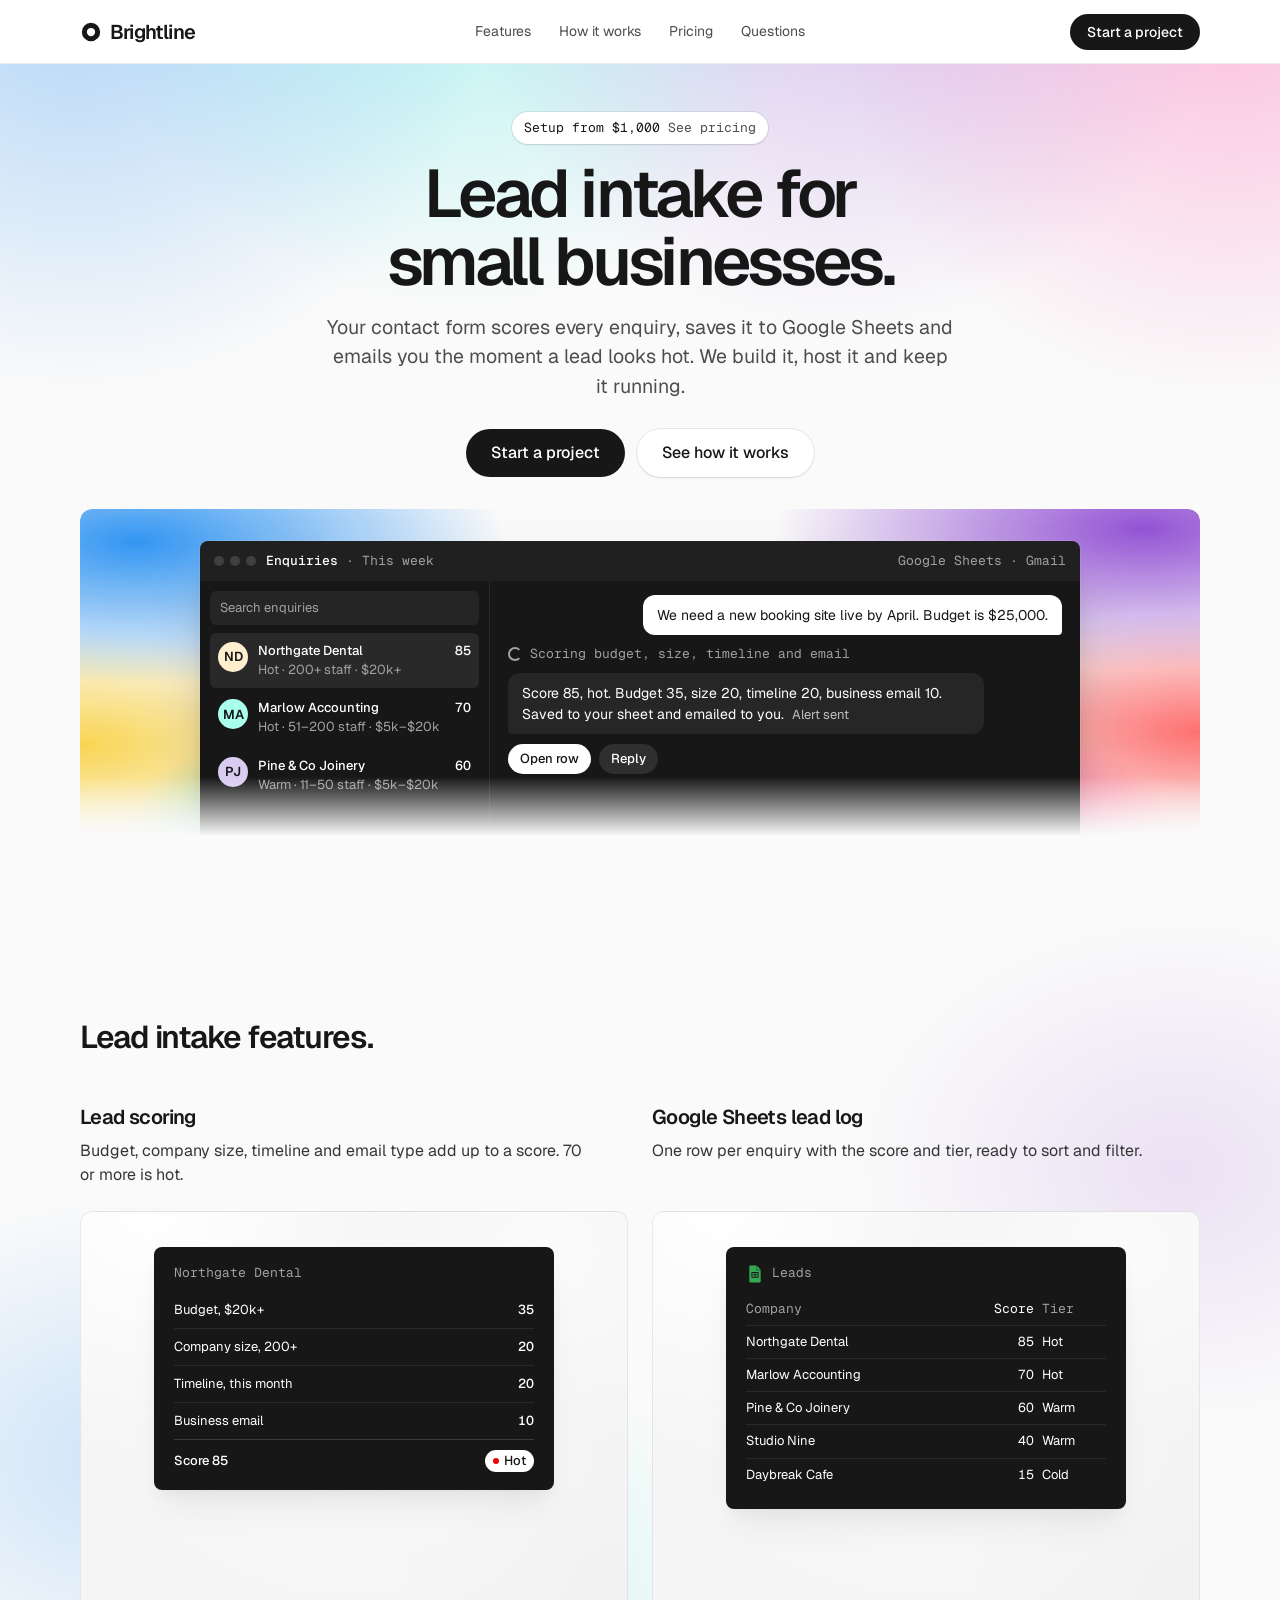
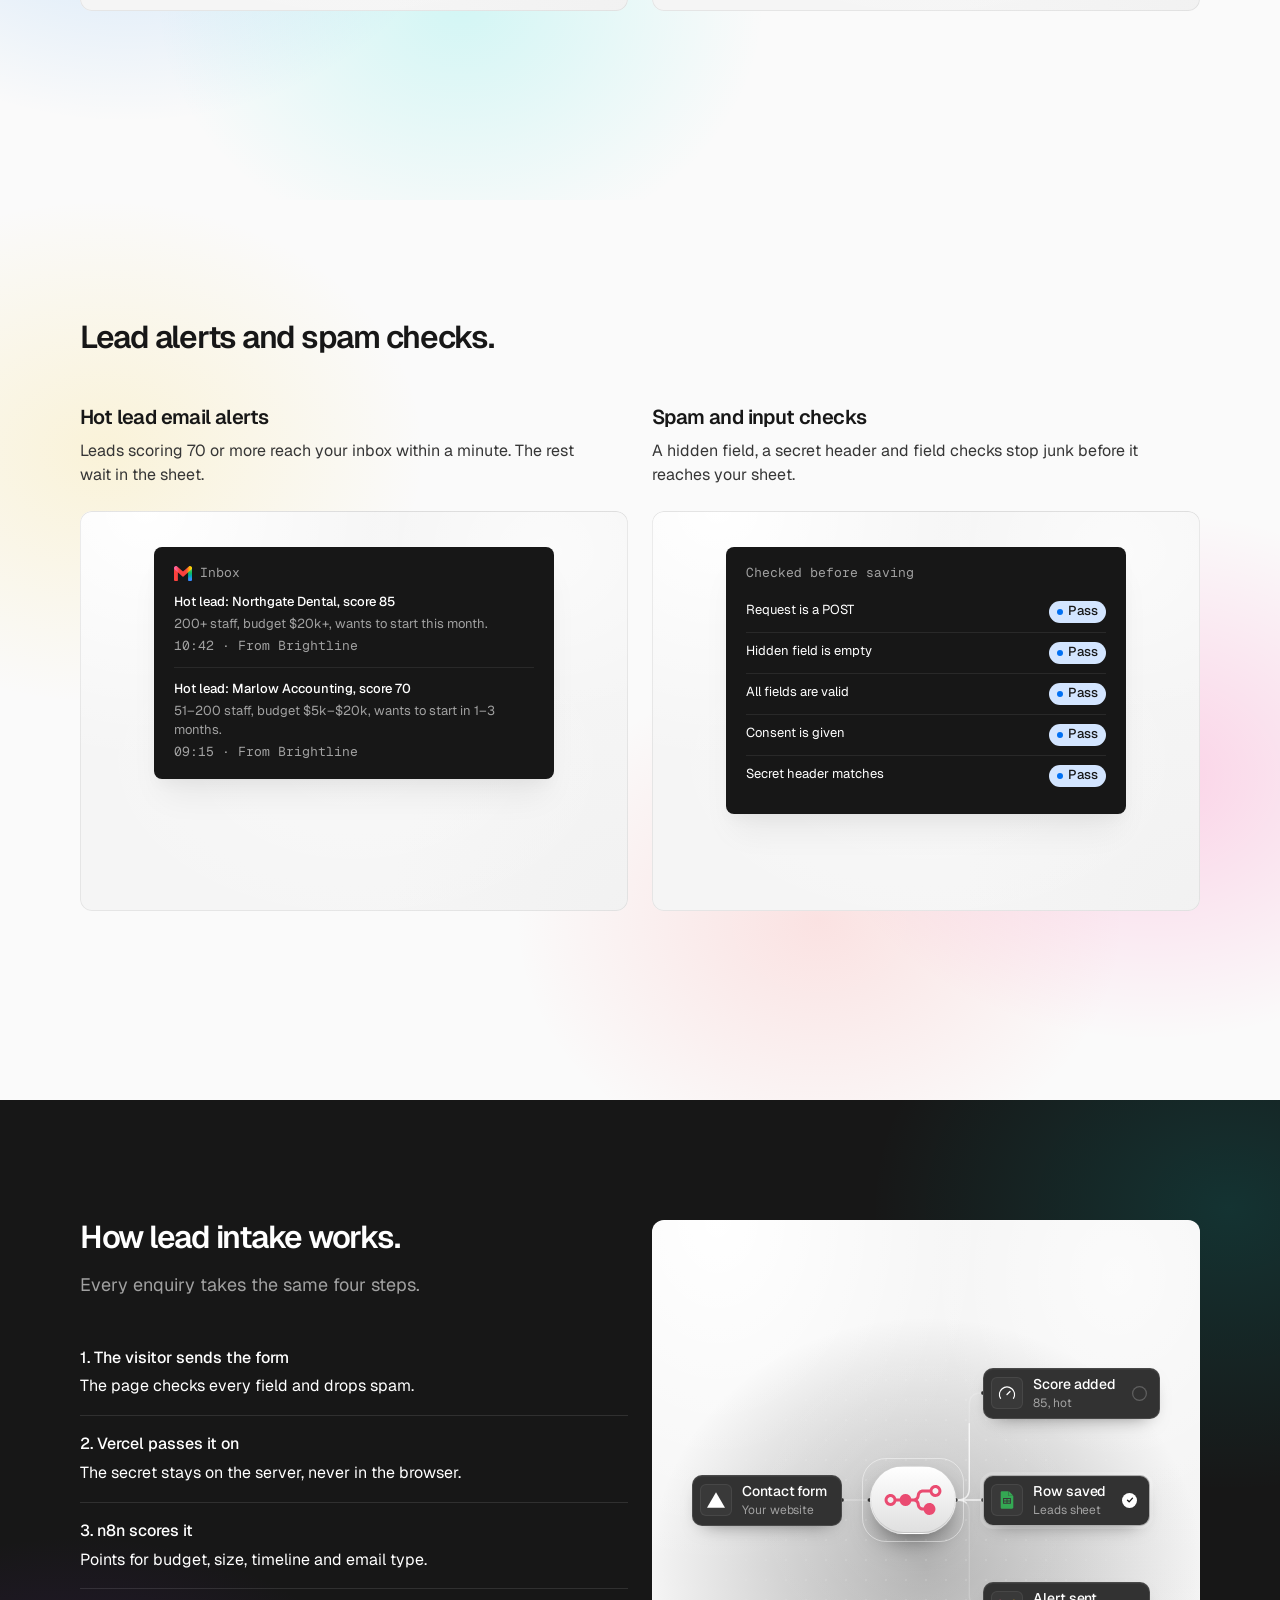
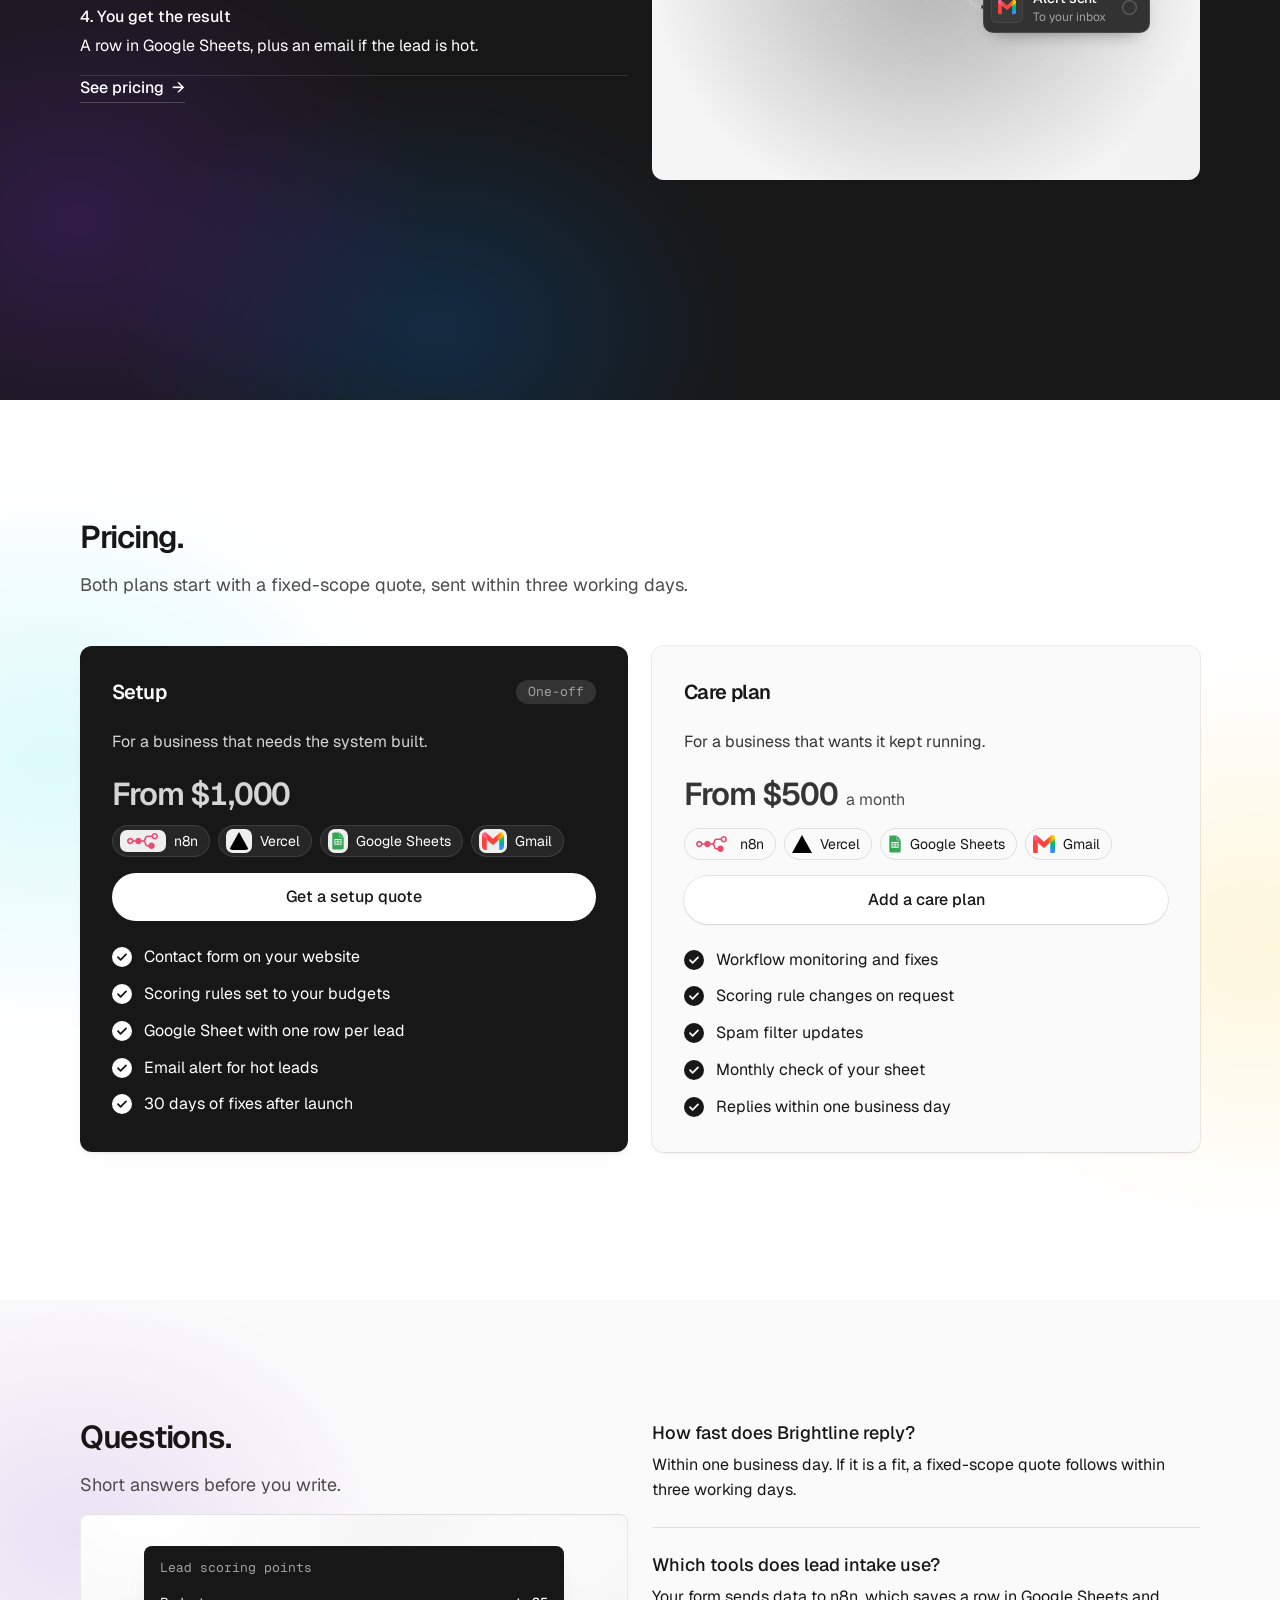
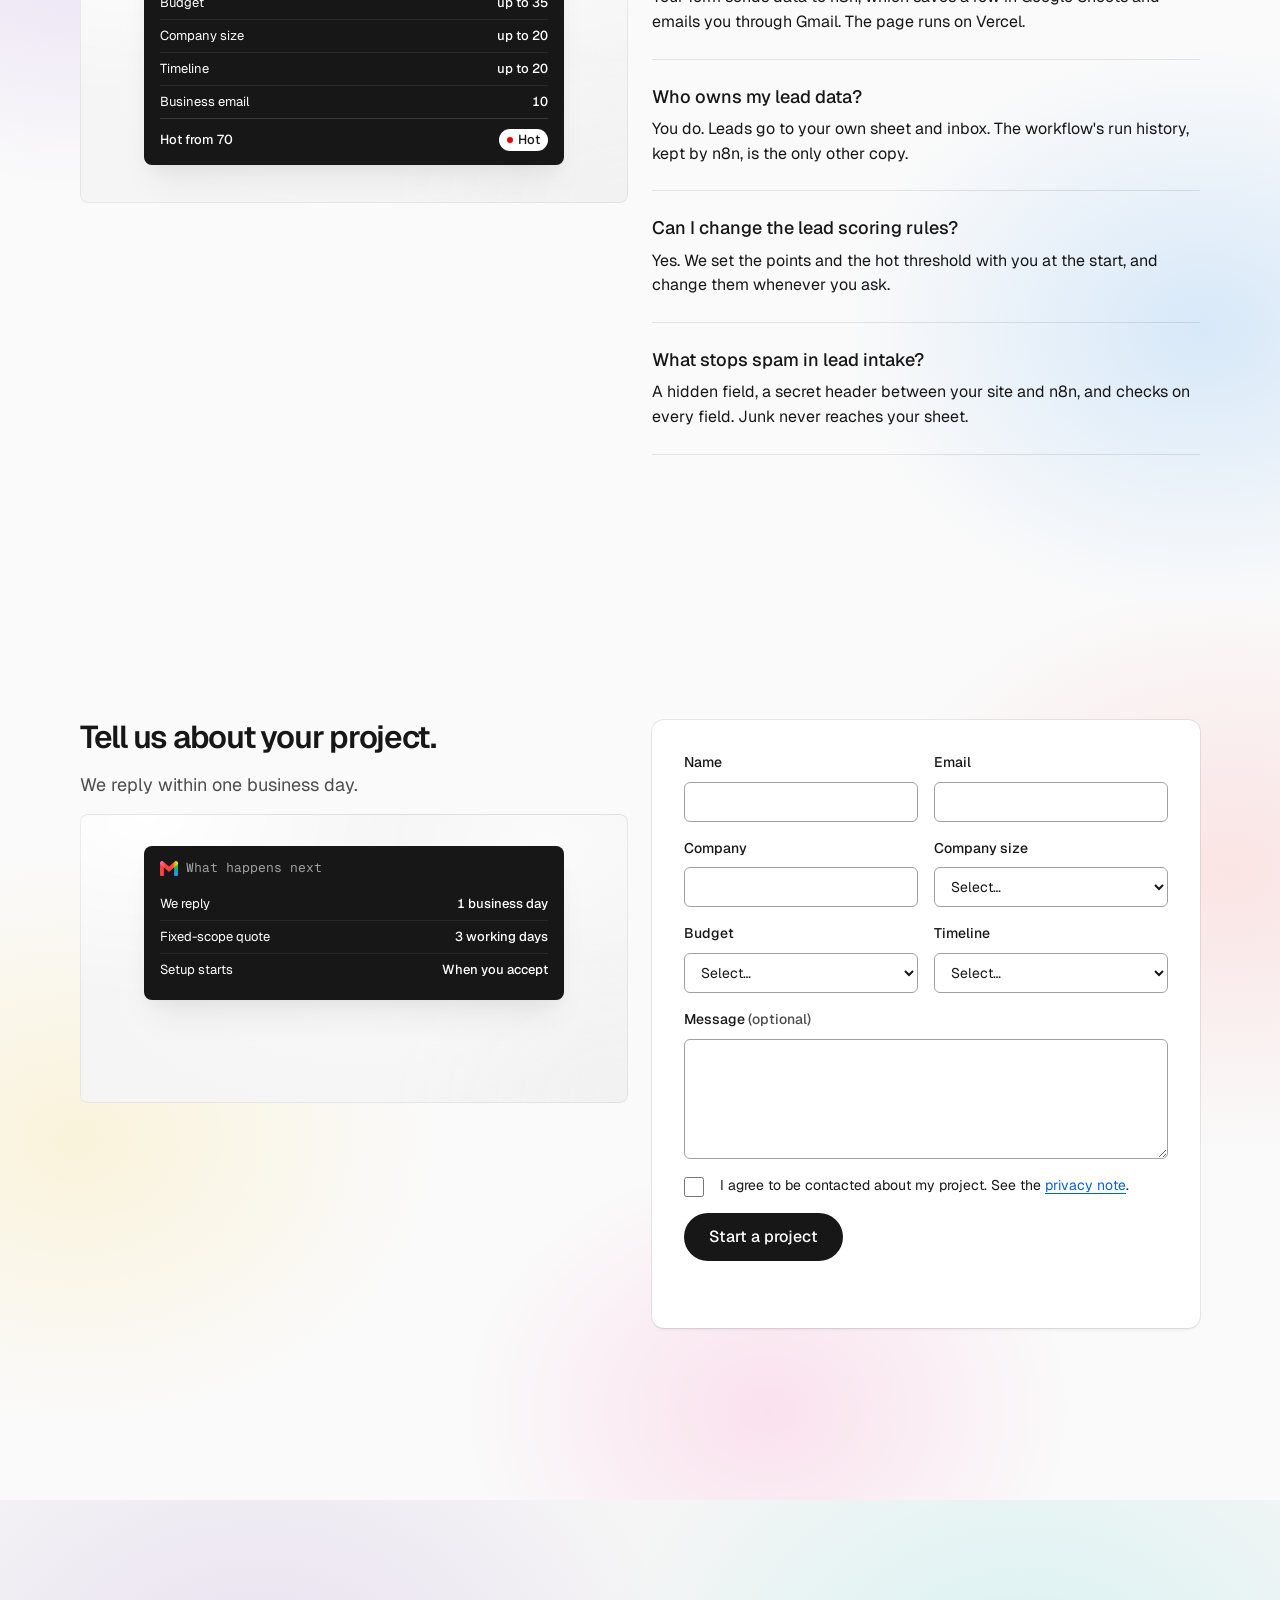
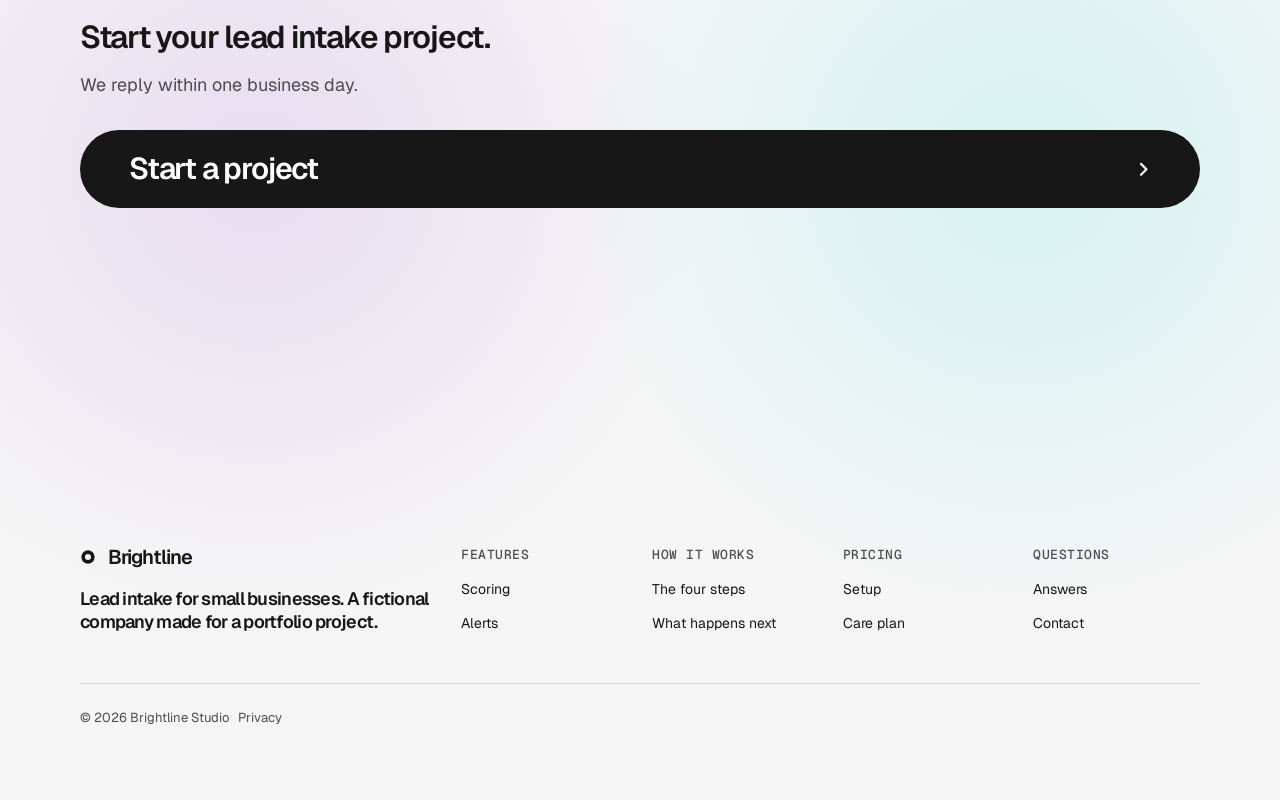
==== commit a5f1141a: "Add soft gradient backgrounds to every section The white page was bland. Each section now has a fain" ====
--- a/lead-intake-automation/website/index.html
+++ b/lead-intake-automation/website/index.html
@@ -126,7 +126,7 @@
 </header>
 
 <main id="top">
-  <section class="hero hero--centred" aria-labelledby="hero-h">
+  <section class="hero hero--centred wash wash--hero" aria-labelledby="hero-h">
     <div class="wrap"><div class="hero-text">
       <div class="hero__c">
         <a class="pill" href="#pricing"><span>Setup from $1,000</span><span class="muted">See pricing</span></a>
@@ -158,7 +158,7 @@
     </div></div>
   </section>
 
-  <section class="section" id="features" aria-labelledby="features-h">
+  <section class="section wash wash--a" id="features" aria-labelledby="features-h">
     <div class="wrap">
       <div class="section-head"><h2 id="features-h">Lead intake features.</h2></div>
       <div class="grid">
@@ -194,7 +194,7 @@
     </div>
   </section>
 
-  <section class="section" id="alerts" aria-labelledby="alerts-h">
+  <section class="section wash wash--b" id="alerts" aria-labelledby="alerts-h">
     <div class="wrap">
       <div class="section-head"><h2 id="alerts-h">Lead alerts and spam checks.</h2></div>
       <div class="grid">
@@ -223,7 +223,7 @@
     </div>
   </section>
 
-  <section class="section ground-inverse" id="process" aria-labelledby="process-h" style="--hm: 2">
+  <section class="section ground-inverse wash wash--dark" id="process" aria-labelledby="process-h" style="--hm: 2">
     <div class="wrap">
       <div class="grid grid--top">
         <div class="span-6">
@@ -248,7 +248,7 @@
     </div>
   </section>
 
-  <section class="section ground-surface" id="pricing" aria-labelledby="pricing-h" style="--hm: 2">
+  <section class="section ground-surface wash wash--c" id="pricing" aria-labelledby="pricing-h" style="--hm: 2">
     <div class="wrap">
       <div class="section-head">
         <h2 id="pricing-h">Pricing.</h2>
@@ -288,7 +288,7 @@
     </div>
   </section>
 
-  <section class="section" id="faq" aria-labelledby="faq-h" style="--hm: 2">
+  <section class="section wash wash--d" id="faq" aria-labelledby="faq-h" style="--hm: 2">
     <div class="wrap">
       <div class="grid grid--top">
         <div class="span-6 stack-4">
@@ -313,7 +313,7 @@
     </div>
   </section>
 
-  <section class="section" id="brief" aria-labelledby="brief-h" style="--hm: 2">
+  <section class="section wash wash--e" id="brief" aria-labelledby="brief-h" style="--hm: 2">
     <div class="wrap">
       <div class="grid grid--top">
         <div class="span-6 stack-4">
@@ -397,7 +397,7 @@
   </section>
 </main>
 
-<footer class="footer closing footer--statement g2m" id="contact" aria-labelledby="close-h">
+<footer class="footer closing footer--statement g2m wash wash--f" id="contact" aria-labelledby="close-h">
   <div class="wrap">
     <div class="closing__cta close--type">
       <div class="section-head">
--- a/lead-intake-automation/website/design.css
+++ b/lead-intake-automation/website/design.css
@@ -51,7 +51,9 @@
 /* buttons: a black pill and a white pill with a ring; on the ink band they swap */
 .btn--primary:hover { background: color-mix(in oklab, var(--action) 82%, var(--bg)); }
 .btn--secondary { background: #fff; color: var(--ink); border-color: transparent; box-shadow: var(--ring), var(--sh-2); }
-.btn--secondary:hover { background: #f5f5f5; border-color: transparent; }
+/* the kit turns the second action into an underlined text link on phones; keep the white pill instead */
+.btn-row > .btn--secondary { background: #fff; text-decoration: none; }
+.btn--secondary:hover, .btn-row > .btn--secondary:hover { background: #f5f5f5; border-color: transparent; }
 .ground-inverse .btn--secondary { background: #fff; color: #171717; box-shadow: none; }
 .ground-inverse .btn--secondary:hover { background: #e5e5e5; }
 
@@ -74,3 +76,43 @@
 .link { color: var(--link); text-decoration-color: color-mix(in oklab, var(--link) 40%, transparent); }
 .link:hover { text-decoration-color: currentColor; }
 .ground-inverse .link { color: var(--ink); text-decoration-color: var(--line-strong); }
+
+/* background: the gradient pairs as soft washes behind a section (DESIGN.md: the gradient is the whole decoration).
+   Static and under the content; each wash fades out well inside its section, so no two sections meet at a seam. */
+:root { --g-blue: #007cf0; --g-cyan: #00dfd8; --g-violet: #7928ca; --g-pink: #ff0080; --g-coral: #ff4d4d; --g-amber: #f9cb28; }
+.wash { position: relative; isolation: isolate; }
+.wash::before { content: ""; position: absolute; inset: 0; z-index: -1; pointer-events: none; }
+/* the top of the page: the four hero stops side by side along the top edge */
+.wash--hero::before { background:
+  radial-gradient(ellipse 46% 62% at 6% 0%, color-mix(in srgb, var(--g-blue) 28%, transparent), transparent 70%),
+  radial-gradient(ellipse 40% 55% at 36% -4%, color-mix(in srgb, var(--g-cyan) 26%, transparent), transparent 70%),
+  radial-gradient(ellipse 42% 58% at 66% -4%, color-mix(in srgb, var(--g-violet) 24%, transparent), transparent 70%),
+  radial-gradient(ellipse 44% 60% at 96% 2%, color-mix(in srgb, var(--g-pink) 22%, transparent), transparent 70%); }
+/* develop pair: blue and cyan low left, a little violet high right */
+.wash--a::before { background:
+  radial-gradient(ellipse 38% 42% at 10% 62%, color-mix(in srgb, var(--g-blue) 18%, transparent), transparent 70%),
+  radial-gradient(ellipse 34% 40% at 36% 78%, color-mix(in srgb, var(--g-cyan) 16%, transparent), transparent 70%),
+  radial-gradient(ellipse 36% 40% at 92% 30%, color-mix(in srgb, var(--g-violet) 12%, transparent), transparent 70%); }
+/* ship pair: pink and coral low right, amber high left */
+.wash--b::before { background:
+  radial-gradient(ellipse 38% 42% at 90% 64%, color-mix(in srgb, var(--g-pink) 16%, transparent), transparent 70%),
+  radial-gradient(ellipse 34% 40% at 64% 80%, color-mix(in srgb, var(--g-coral) 14%, transparent), transparent 70%),
+  radial-gradient(ellipse 36% 40% at 8% 28%, color-mix(in srgb, var(--g-amber) 16%, transparent), transparent 70%); }
+/* the ink band: the same stops as a low glow on the dark */
+.wash--dark::before { background:
+  radial-gradient(ellipse 40% 45% at 6% 80%, color-mix(in srgb, var(--g-violet) 26%, transparent), transparent 70%),
+  radial-gradient(ellipse 36% 40% at 34% 92%, color-mix(in srgb, var(--g-blue) 20%, transparent), transparent 70%),
+  radial-gradient(ellipse 40% 45% at 96% 12%, color-mix(in srgb, var(--g-cyan) 14%, transparent), transparent 70%); }
+.wash--c::before { background:
+  radial-gradient(ellipse 40% 45% at 4% 40%, color-mix(in srgb, var(--g-cyan) 14%, transparent), transparent 70%),
+  radial-gradient(ellipse 40% 45% at 98% 60%, color-mix(in srgb, var(--g-amber) 16%, transparent), transparent 70%); }
+.wash--d::before { background:
+  radial-gradient(ellipse 40% 45% at 94% 70%, color-mix(in srgb, var(--g-blue) 14%, transparent), transparent 70%),
+  radial-gradient(ellipse 36% 40% at 6% 26%, color-mix(in srgb, var(--g-violet) 12%, transparent), transparent 70%); }
+.wash--e::before { background:
+  radial-gradient(ellipse 40% 45% at 6% 60%, color-mix(in srgb, var(--g-amber) 15%, transparent), transparent 70%),
+  radial-gradient(ellipse 40% 45% at 96% 30%, color-mix(in srgb, var(--g-coral) 13%, transparent), transparent 70%),
+  radial-gradient(ellipse 34% 40% at 60% 90%, color-mix(in srgb, var(--g-pink) 10%, transparent), transparent 70%); }
+.wash--f::before { background:
+  radial-gradient(ellipse 50% 70% at 20% 30%, color-mix(in srgb, var(--g-violet) 12%, transparent), transparent 70%),
+  radial-gradient(ellipse 50% 70% at 80% 30%, color-mix(in srgb, var(--g-cyan) 14%, transparent), transparent 70%); }
